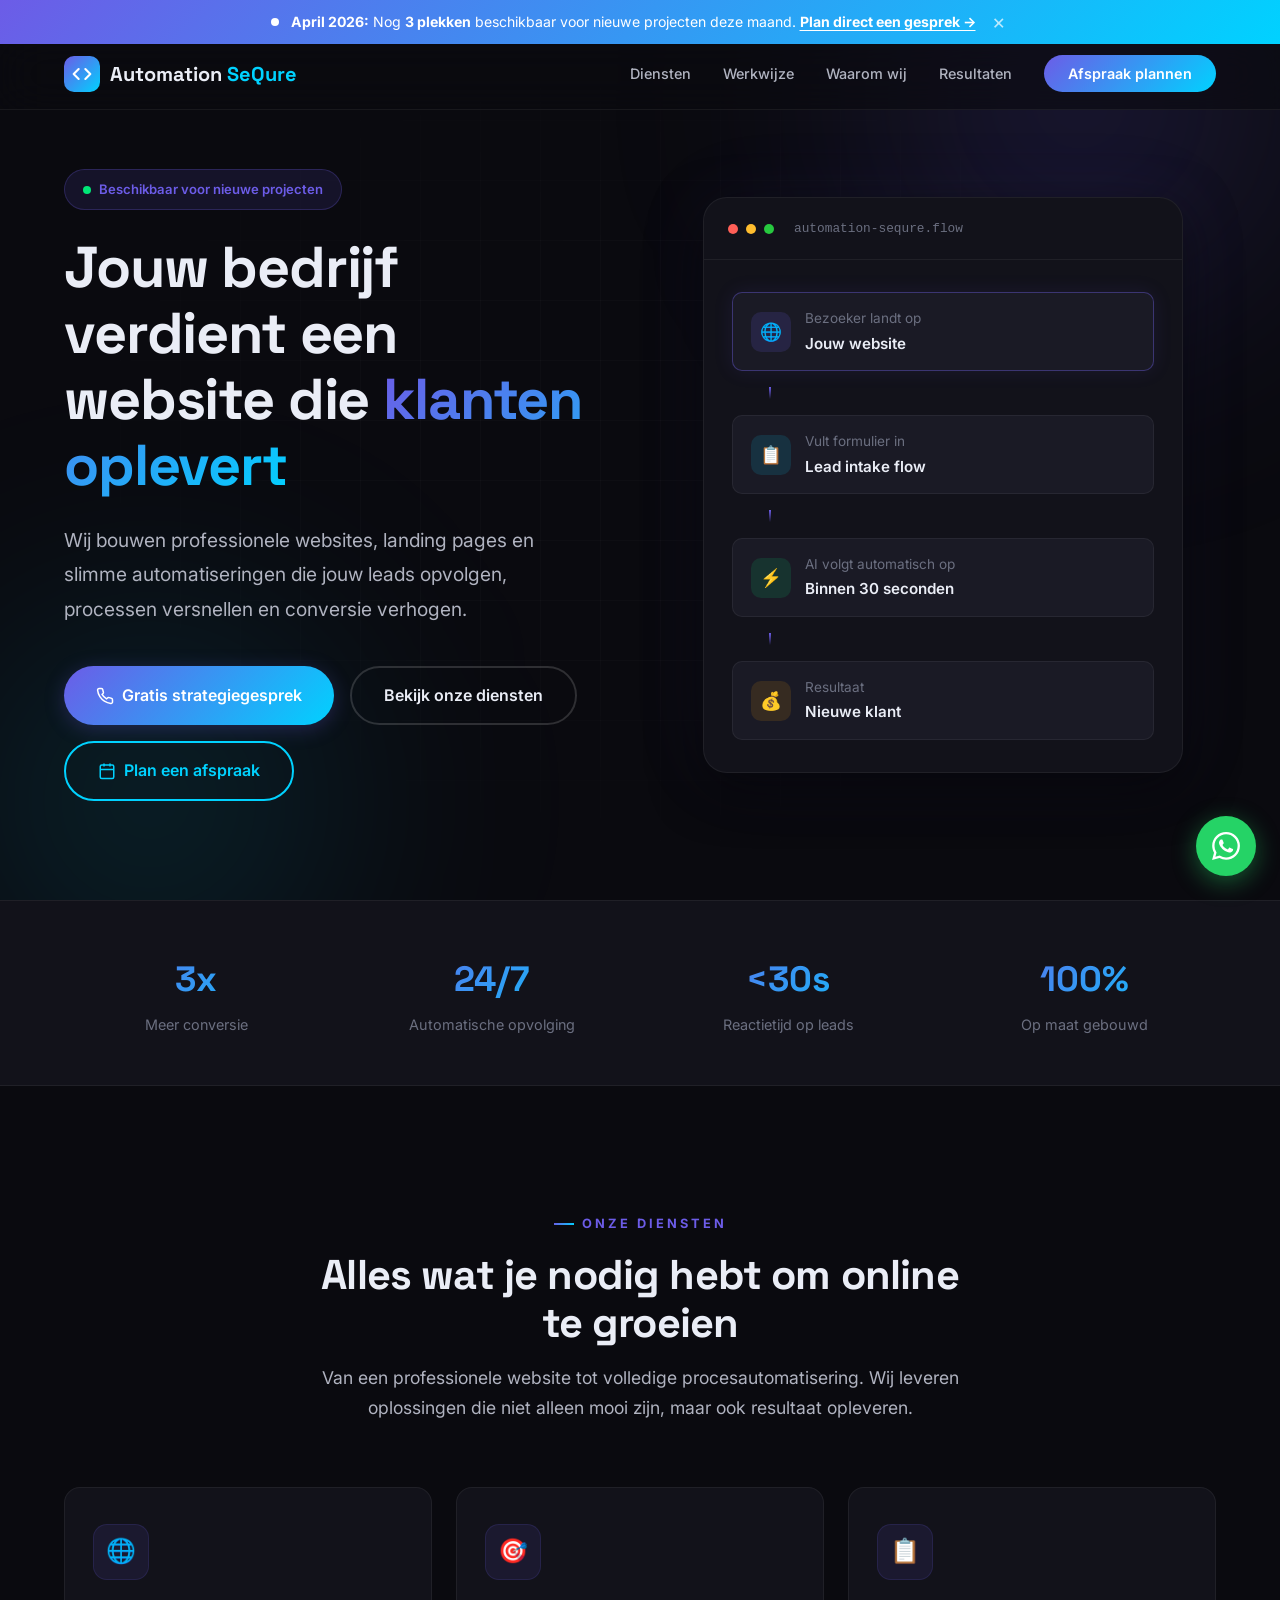
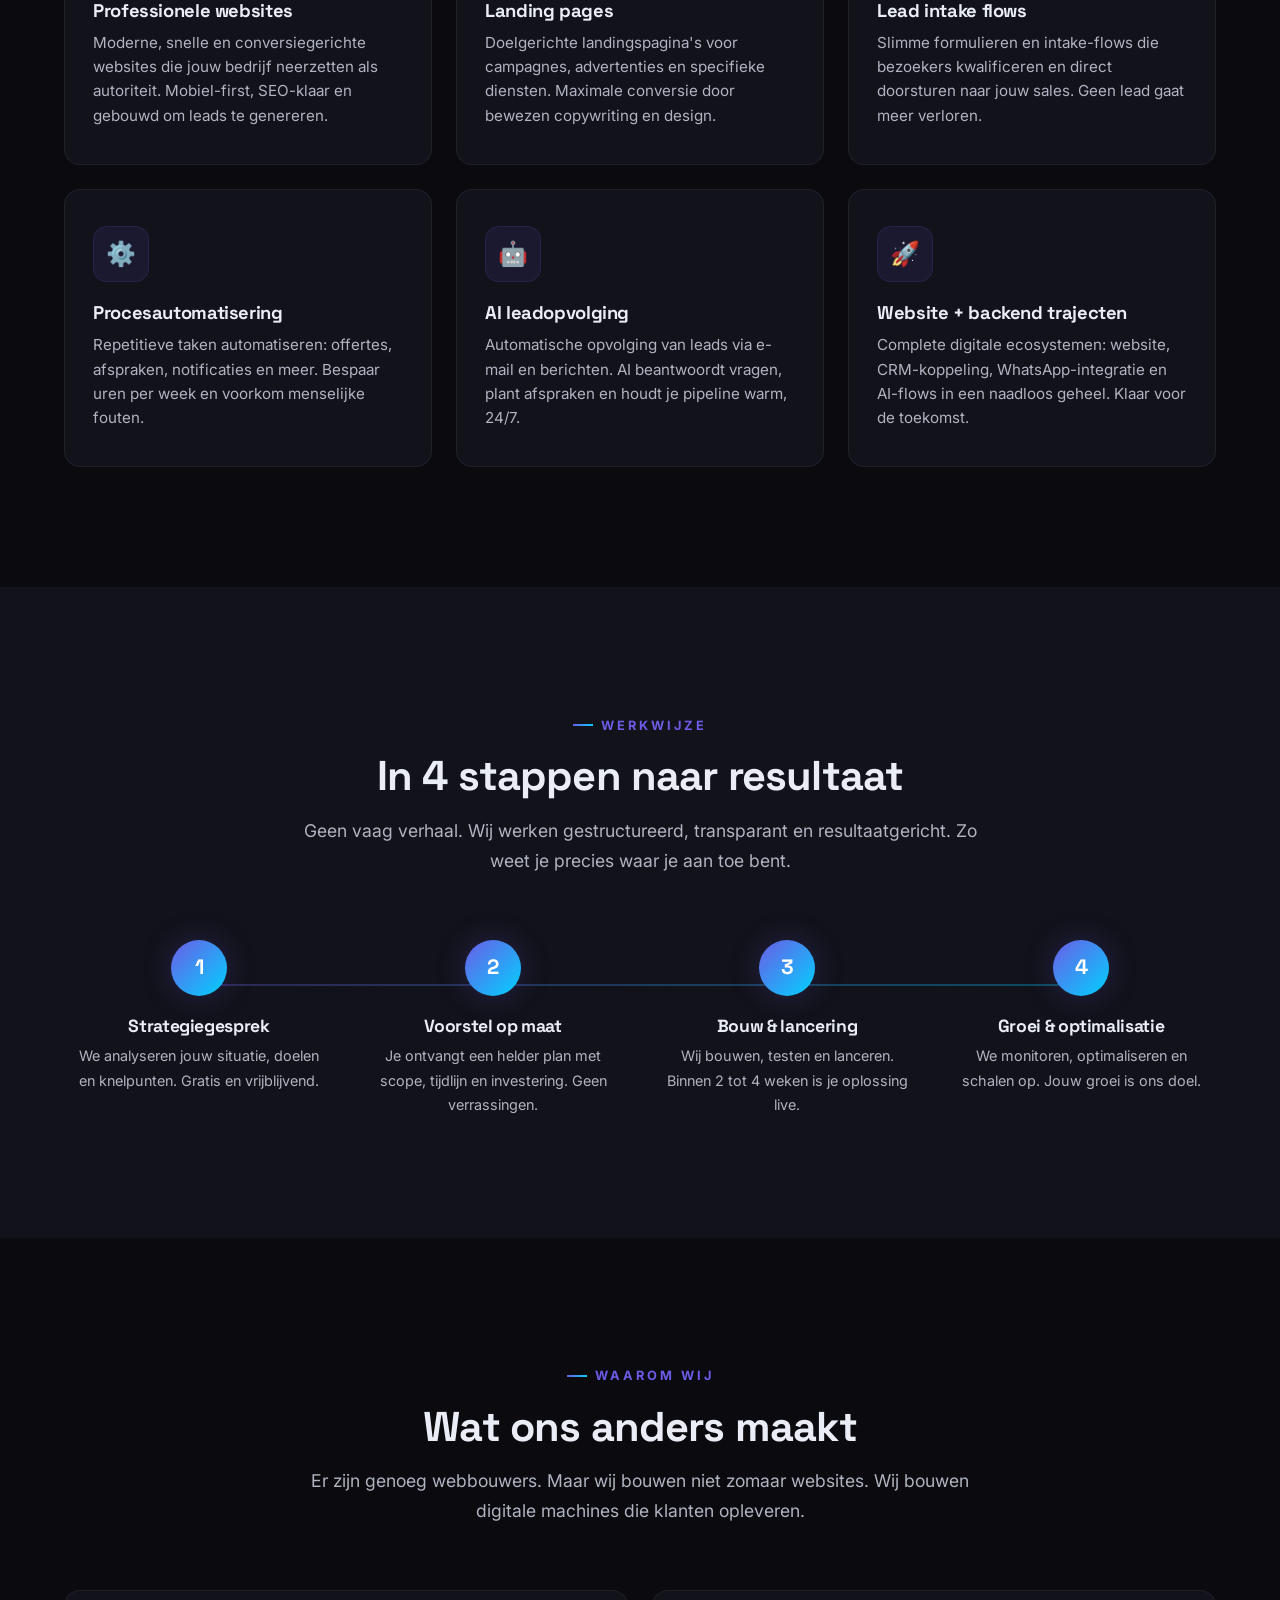
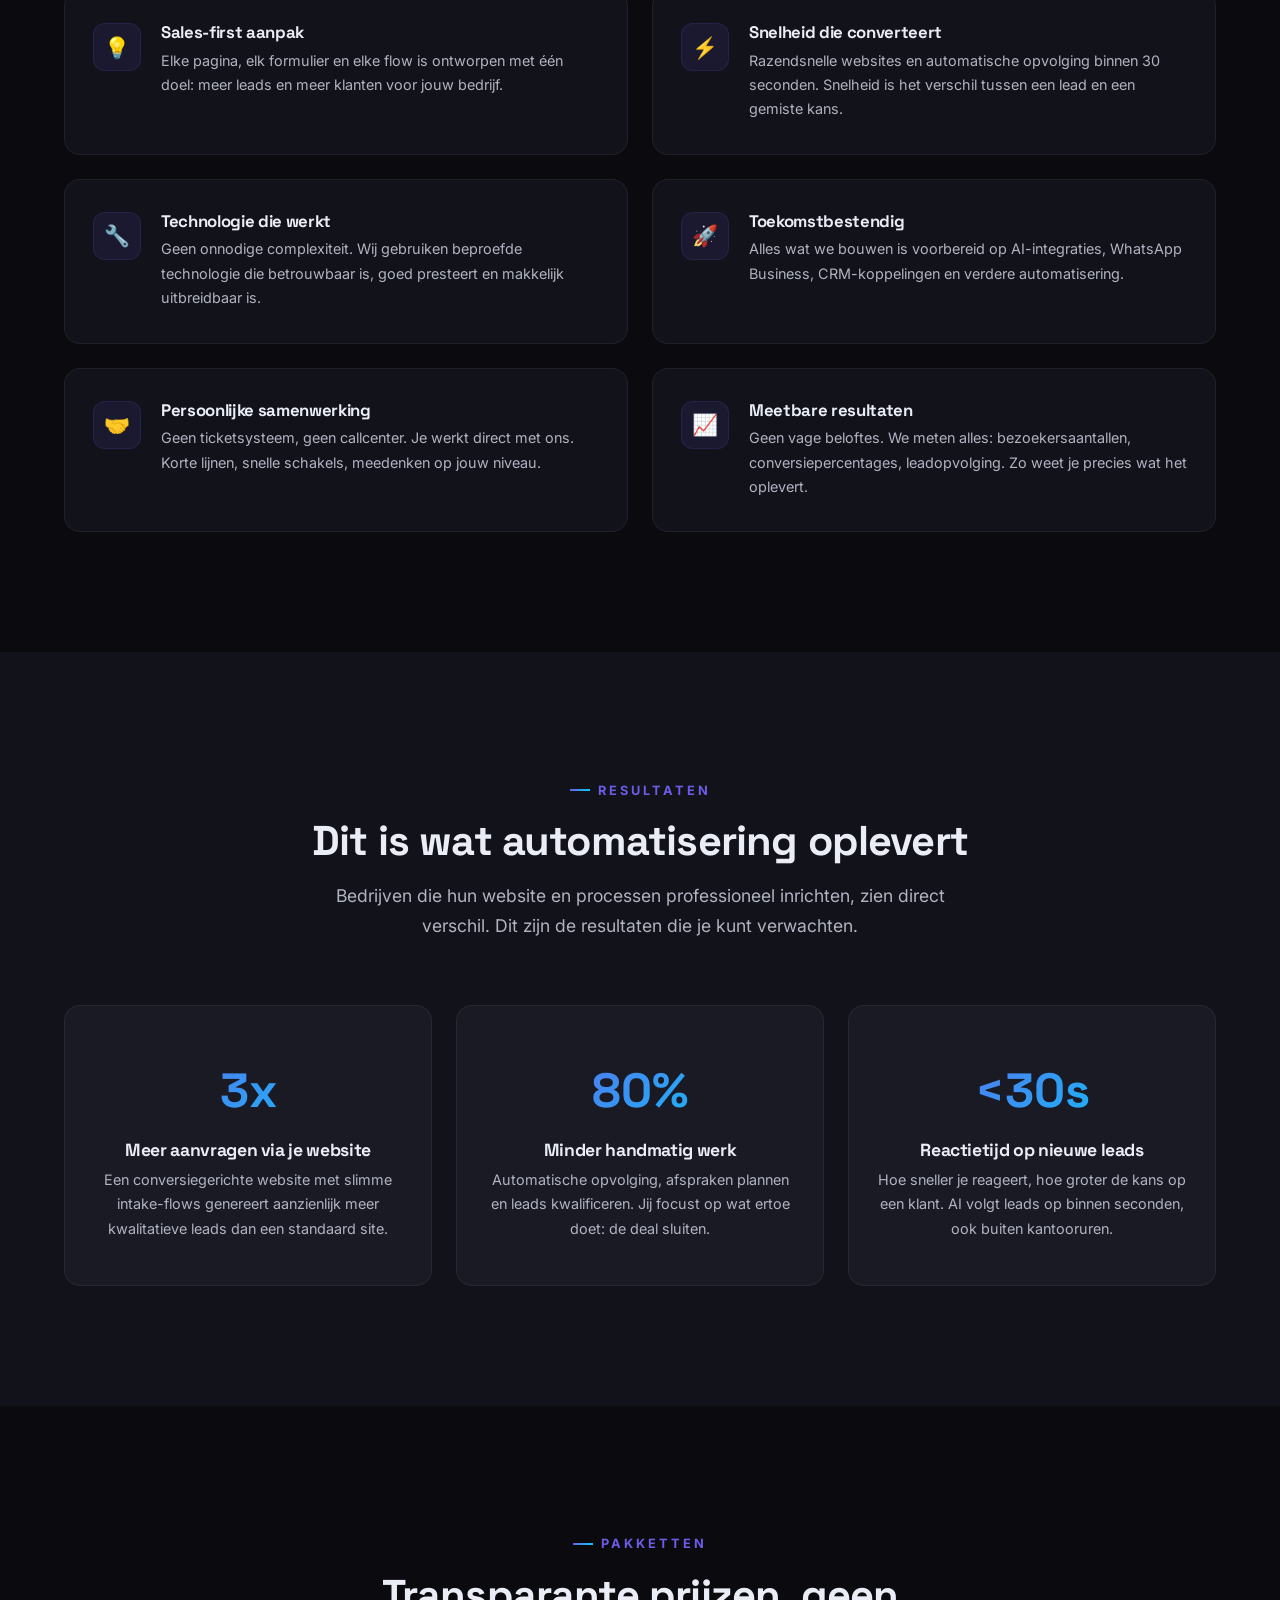
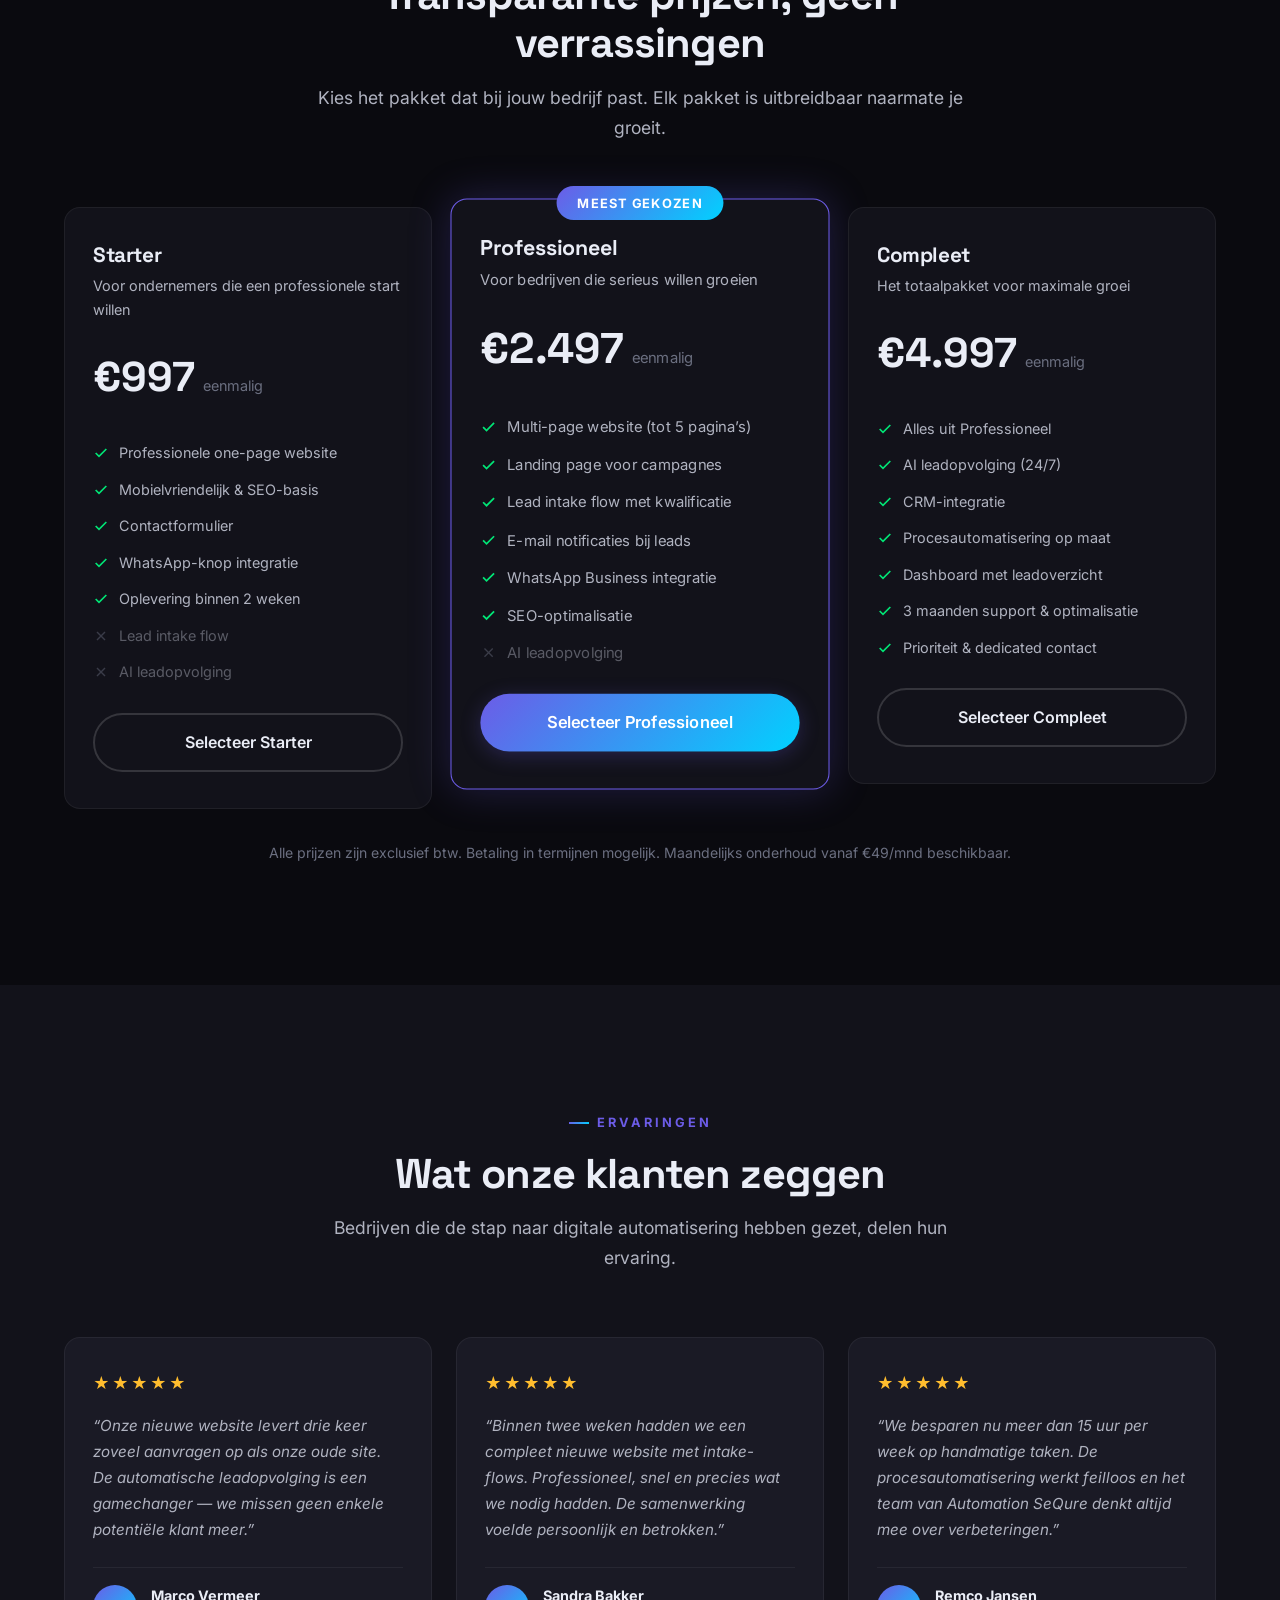
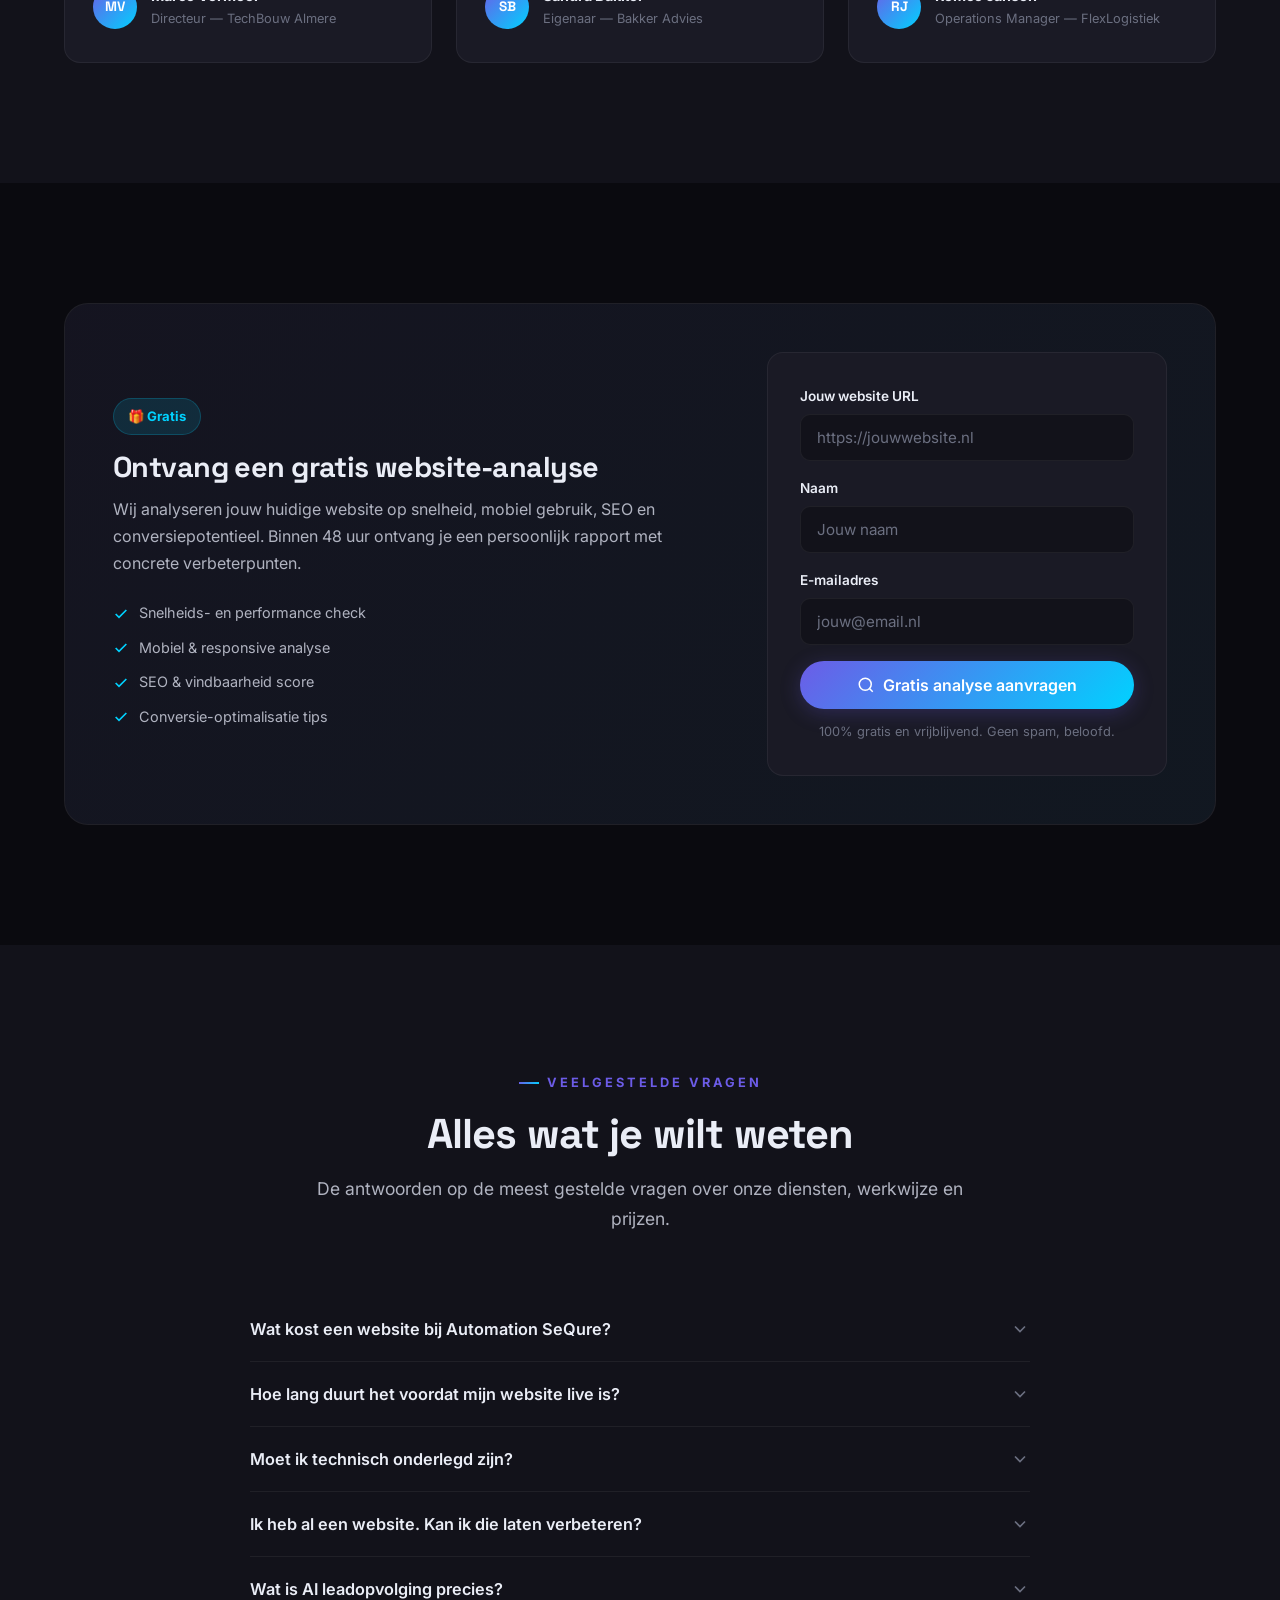
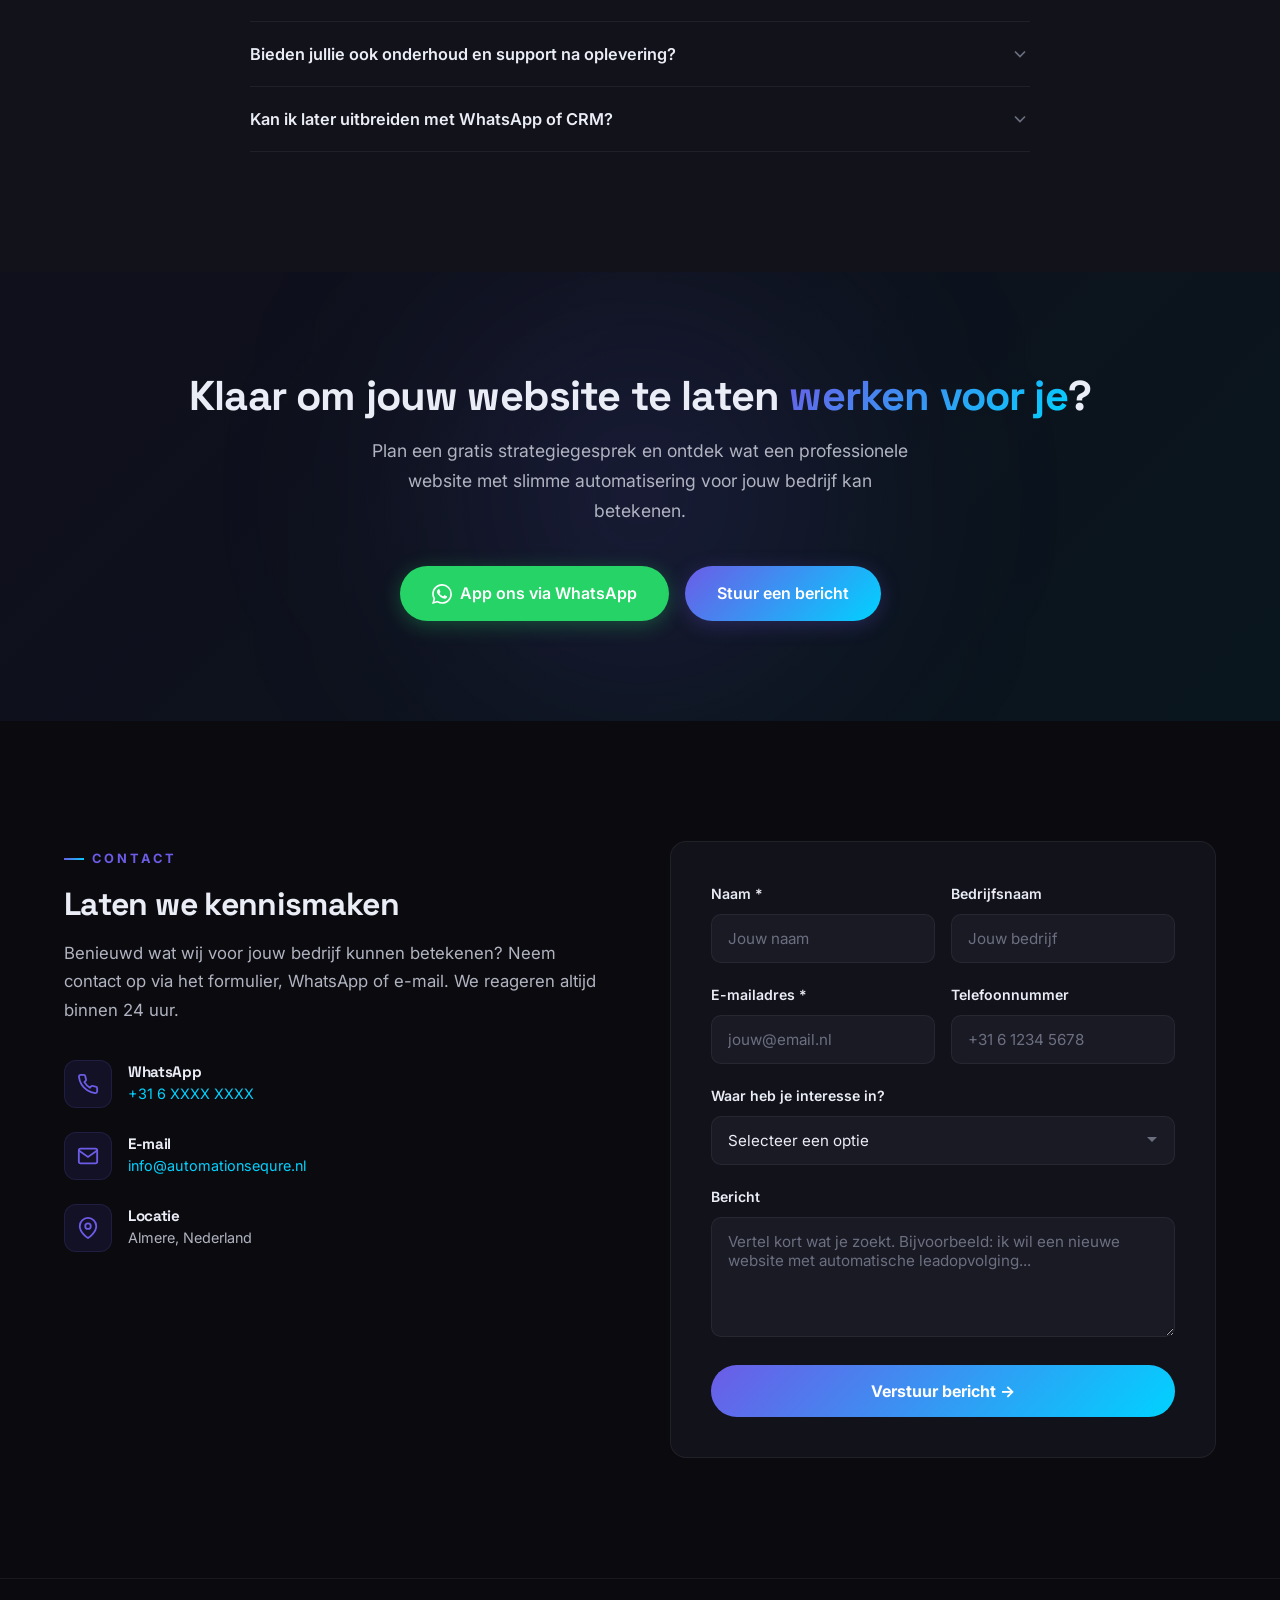
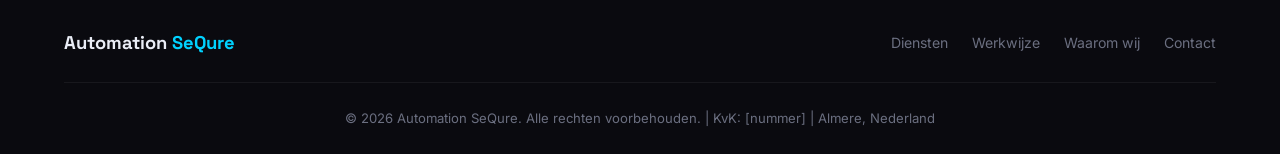
==== index.html @ 81381026 "Initial commit: Automation SeQure website" ====
<!DOCTYPE html>
<html lang="nl">
<head>
  <meta charset="UTF-8">
  <meta name="viewport" content="width=device-width, initial-scale=1.0">
  <title>Automation SeQure | Websites, Automatisering & AI voor MKB</title>
  <meta name="description" content="Automation SeQure bouwt professionele websites, landing pages en slimme automatiseringen die jouw bedrijf helpen meer leads te genereren en sneller te reageren.">
  <meta name="keywords" content="website laten maken, automatisering, AI leadopvolging, landing page, MKB, Almere, procesautomatisering">
  <meta name="author" content="Automation SeQure">
  <meta name="robots" content="index, follow">

  <!-- Open Graph -->
  <meta property="og:title" content="Automation SeQure | Websites & Automatisering voor MKB">
  <meta property="og:description" content="Professionele websites en slimme automatiseringen die jouw bedrijf laten groeien. Meer leads, snellere opvolging, hogere conversie.">
  <meta property="og:type" content="website">
  <meta property="og:url" content="https://automationsequre.nl">
  <meta property="og:locale" content="nl_NL">

  <!-- Favicon placeholder -->
  <link rel="icon" type="image/svg+xml" href="data:image/svg+xml,%3Csvg xmlns='http://www.w3.org/2000/svg' viewBox='0 0 32 32'%3E%3Crect width='32' height='32' rx='8' fill='%236C5CE7'/%3E%3Ctext x='16' y='22' text-anchor='middle' fill='white' font-size='18' font-weight='bold' font-family='sans-serif'%3EA%3C/text%3E%3C/svg%3E">

  <!-- Fonts -->
  <link rel="preconnect" href="https://fonts.googleapis.com">
  <link rel="preconnect" href="https://fonts.gstatic.com" crossorigin>
  <link href="https://fonts.googleapis.com/css2?family=Inter:wght@300;400;500;600;700;800&family=Space+Grotesk:wght@500;600;700;800&display=swap" rel="stylesheet">

  <!-- Styles -->
  <link rel="stylesheet" href="styles.css">
</head>
<body>

  <!-- ==================== URGENTIE BANNER ==================== -->
  <div class="urgency-bar" id="urgencyBar">
    <div class="container">
      <div class="urgency-inner">
        <span class="urgency-pulse"></span>
        <p><strong>April 2026:</strong> Nog <strong>3 plekken</strong> beschikbaar voor nieuwe projecten deze maand.
          <a href="afspraak.html">Plan direct een gesprek &rarr;</a>
        </p>
        <button class="urgency-close" id="urgencyClose" aria-label="Sluiten">&times;</button>
      </div>
    </div>
  </div>

  <!-- ==================== HEADER ==================== -->
  <header class="header" id="header">
    <div class="header-inner">
      <a href="#" class="logo" aria-label="Automation SeQure home">
        <div class="logo-icon">
          <svg viewBox="0 0 24 24" fill="none" stroke="white" stroke-width="2.5" stroke-linecap="round" stroke-linejoin="round">
            <polyline points="16 18 22 12 16 6"></polyline>
            <polyline points="8 6 2 12 8 18"></polyline>
          </svg>
        </div>
        <div class="logo-text">Automation <span>SeQure</span></div>
      </a>

      <nav>
        <ul class="nav-links" id="navLinks">
          <li><a href="#diensten">Diensten</a></li>
          <li><a href="#werkwijze">Werkwijze</a></li>
          <li><a href="#waarom">Waarom wij</a></li>
          <li><a href="#resultaten">Resultaten</a></li>
          <li><a href="afspraak.html" class="nav-cta">Afspraak plannen</a></li>
        </ul>
      </nav>

      <button class="hamburger" id="hamburger" aria-label="Menu openen">
        <span></span><span></span><span></span>
      </button>
    </div>
  </header>


  <!-- ==================== HERO ==================== -->
  <section class="hero" id="hero">
    <div class="hero-glow hero-glow-1"></div>
    <div class="hero-glow hero-glow-2"></div>
    <div class="hero-grid-bg"></div>

    <div class="container">
      <div class="hero-content">
        <div>
          <div class="hero-badge">
            <span class="pulse-dot"></span>
            Beschikbaar voor nieuwe projecten
          </div>
          <h1>Jouw bedrijf verdient een website die <span class="gradient-text">klanten oplevert</span></h1>
          <p class="hero-sub">Wij bouwen professionele websites, landing pages en slimme automatiseringen die jouw leads opvolgen, processen versnellen en conversie verhogen.</p>
          <div class="hero-buttons">
            <a href="#contact" class="btn btn-primary">
              <svg width="18" height="18" viewBox="0 0 24 24" fill="none" stroke="currentColor" stroke-width="2"><path d="M22 16.92v3a2 2 0 0 1-2.18 2 19.79 19.79 0 0 1-8.63-3.07 19.5 19.5 0 0 1-6-6 19.79 19.79 0 0 1-3.07-8.67A2 2 0 0 1 4.11 2h3a2 2 0 0 1 2 1.72c.127.96.361 1.903.7 2.81a2 2 0 0 1-.45 2.11L8.09 9.91a16 16 0 0 0 6 6l1.27-1.27a2 2 0 0 1 2.11-.45c.907.339 1.85.573 2.81.7A2 2 0 0 1 22 16.92z"></path></svg>
              Gratis strategiegesprek
            </a>
            <a href="#diensten" class="btn btn-outline">Bekijk onze diensten</a>
            <a href="afspraak.html" class="btn btn-outline" style="border-color:var(--accent2);color:var(--accent2);">
              <svg width="18" height="18" viewBox="0 0 24 24" fill="none" stroke="currentColor" stroke-width="2"><rect x="3" y="4" width="18" height="18" rx="2" ry="2"/><line x1="16" y1="2" x2="16" y2="6"/><line x1="8" y1="2" x2="8" y2="6"/><line x1="3" y1="10" x2="21" y2="10"/></svg>
              Plan een afspraak
            </a>
          </div>
        </div>

        <div class="hero-visual">
          <div class="hero-visual-card">
            <div class="visual-header">
              <div class="visual-dot visual-dot-r"></div>
              <div class="visual-dot visual-dot-y"></div>
              <div class="visual-dot visual-dot-g"></div>
              <span>automation-sequre.flow</span>
            </div>
            <div class="visual-body">
              <div class="visual-flow">
                <div class="flow-item active" id="flow1">
                  <div class="flow-icon" style="background:rgba(108,92,231,0.15);">&#127760;</div>
                  <div>
                    <div class="flow-label">Bezoeker landt op</div>
                    <div class="flow-value">Jouw website</div>
                  </div>
                </div>
                <div class="flow-connector"></div>
                <div class="flow-item" id="flow2">
                  <div class="flow-icon" style="background:rgba(0,210,255,0.12);">&#128203;</div>
                  <div>
                    <div class="flow-label">Vult formulier in</div>
                    <div class="flow-value">Lead intake flow</div>
                  </div>
                </div>
                <div class="flow-connector"></div>
                <div class="flow-item" id="flow3">
                  <div class="flow-icon" style="background:rgba(0,230,118,0.12);">&#9889;</div>
                  <div>
                    <div class="flow-label">AI volgt automatisch op</div>
                    <div class="flow-value">Binnen 30 seconden</div>
                  </div>
                </div>
                <div class="flow-connector"></div>
                <div class="flow-item" id="flow4">
                  <div class="flow-icon" style="background:rgba(255,165,0,0.12);">&#128176;</div>
                  <div>
                    <div class="flow-label">Resultaat</div>
                    <div class="flow-value">Nieuwe klant</div>
                  </div>
                </div>
              </div>
            </div>
          </div>
        </div>
      </div>
    </div>
  </section>


  <!-- ==================== STATS ==================== -->
  <section class="stats-bar">
    <div class="container">
      <div class="stats-grid">
        <div class="reveal">
          <div class="stat-number">3x</div>
          <div class="stat-label">Meer conversie</div>
        </div>
        <div class="reveal reveal-delay-1">
          <div class="stat-number">24/7</div>
          <div class="stat-label">Automatische opvolging</div>
        </div>
        <div class="reveal reveal-delay-2">
          <div class="stat-number">&lt;30s</div>
          <div class="stat-label">Reactietijd op leads</div>
        </div>
        <div class="reveal reveal-delay-3">
          <div class="stat-number">100%</div>
          <div class="stat-label">Op maat gebouwd</div>
        </div>
      </div>
    </div>
  </section>


  <!-- ==================== DIENSTEN ==================== -->
  <section class="section" id="diensten">
    <div class="container">
      <div class="section-header reveal">
        <div class="section-label">Onze diensten</div>
        <h2>Alles wat je nodig hebt om online te groeien</h2>
        <p>Van een professionele website tot volledige procesautomatisering. Wij leveren oplossingen die niet alleen mooi zijn, maar ook resultaat opleveren.</p>
      </div>

      <div class="services-grid">
        <div class="service-card reveal reveal-delay-1">
          <div class="service-icon">&#127760;</div>
          <h3>Professionele websites</h3>
          <p>Moderne, snelle en conversiegerichte websites die jouw bedrijf neerzetten als autoriteit. Mobiel-first, SEO-klaar en gebouwd om leads te genereren.</p>
        </div>
        <div class="service-card reveal reveal-delay-2">
          <div class="service-icon">&#127919;</div>
          <h3>Landing pages</h3>
          <p>Doelgerichte landingspagina's voor campagnes, advertenties en specifieke diensten. Maximale conversie door bewezen copywriting en design.</p>
        </div>
        <div class="service-card reveal reveal-delay-3">
          <div class="service-icon">&#128203;</div>
          <h3>Lead intake flows</h3>
          <p>Slimme formulieren en intake-flows die bezoekers kwalificeren en direct doorsturen naar jouw sales. Geen lead gaat meer verloren.</p>
        </div>
        <div class="service-card reveal reveal-delay-1">
          <div class="service-icon">&#9881;&#65039;</div>
          <h3>Procesautomatisering</h3>
          <p>Repetitieve taken automatiseren: offertes, afspraken, notificaties en meer. Bespaar uren per week en voorkom menselijke fouten.</p>
        </div>
        <div class="service-card reveal reveal-delay-2">
          <div class="service-icon">&#129302;</div>
          <h3>AI leadopvolging</h3>
          <p>Automatische opvolging van leads via e-mail en berichten. AI beantwoordt vragen, plant afspraken en houdt je pipeline warm, 24/7.</p>
        </div>
        <div class="service-card reveal reveal-delay-3">
          <div class="service-icon">&#128640;</div>
          <h3>Website + backend trajecten</h3>
          <p>Complete digitale ecosystemen: website, CRM-koppeling, WhatsApp-integratie en AI-flows in een naadloos geheel. Klaar voor de toekomst.</p>
        </div>
      </div>
    </div>
  </section>


  <!-- ==================== HOE HET WERKT ==================== -->
  <section class="section how-section" id="werkwijze">
    <div class="container">
      <div class="section-header reveal">
        <div class="section-label">Werkwijze</div>
        <h2>In 4 stappen naar resultaat</h2>
        <p>Geen vaag verhaal. Wij werken gestructureerd, transparant en resultaatgericht. Zo weet je precies waar je aan toe bent.</p>
      </div>

      <div class="steps-grid">
        <div class="step-card reveal reveal-delay-1">
          <div class="step-number">1</div>
          <h3>Strategiegesprek</h3>
          <p>We analyseren jouw situatie, doelen en knelpunten. Gratis en vrijblijvend.</p>
        </div>
        <div class="step-card reveal reveal-delay-2">
          <div class="step-number">2</div>
          <h3>Voorstel op maat</h3>
          <p>Je ontvangt een helder plan met scope, tijdlijn en investering. Geen verrassingen.</p>
        </div>
        <div class="step-card reveal reveal-delay-3">
          <div class="step-number">3</div>
          <h3>Bouw &amp; lancering</h3>
          <p>Wij bouwen, testen en lanceren. Binnen 2 tot 4 weken is je oplossing live.</p>
        </div>
        <div class="step-card reveal reveal-delay-4">
          <div class="step-number">4</div>
          <h3>Groei &amp; optimalisatie</h3>
          <p>We monitoren, optimaliseren en schalen op. Jouw groei is ons doel.</p>
        </div>
      </div>
    </div>
  </section>


  <!-- ==================== WAAROM WIJ ==================== -->
  <section class="section" id="waarom">
    <div class="container">
      <div class="section-header reveal">
        <div class="section-label">Waarom wij</div>
        <h2>Wat ons anders maakt</h2>
        <p>Er zijn genoeg webbouwers. Maar wij bouwen niet zomaar websites. Wij bouwen digitale machines die klanten opleveren.</p>
      </div>

      <div class="why-grid">
        <div class="why-card reveal reveal-delay-1">
          <div class="why-icon">&#128161;</div>
          <div>
            <h3>Sales-first aanpak</h3>
            <p>Elke pagina, elk formulier en elke flow is ontworpen met &eacute;&eacute;n doel: meer leads en meer klanten voor jouw bedrijf.</p>
          </div>
        </div>
        <div class="why-card reveal reveal-delay-2">
          <div class="why-icon">&#9889;</div>
          <div>
            <h3>Snelheid die converteert</h3>
            <p>Razendsnelle websites en automatische opvolging binnen 30 seconden. Snelheid is het verschil tussen een lead en een gemiste kans.</p>
          </div>
        </div>
        <div class="why-card reveal reveal-delay-3">
          <div class="why-icon">&#128295;</div>
          <div>
            <h3>Technologie die werkt</h3>
            <p>Geen onnodige complexiteit. Wij gebruiken beproefde technologie die betrouwbaar is, goed presteert en makkelijk uitbreidbaar is.</p>
          </div>
        </div>
        <div class="why-card reveal reveal-delay-4">
          <div class="why-icon">&#128640;</div>
          <div>
            <h3>Toekomstbestendig</h3>
            <p>Alles wat we bouwen is voorbereid op AI-integraties, WhatsApp Business, CRM-koppelingen en verdere automatisering.</p>
          </div>
        </div>
        <div class="why-card reveal reveal-delay-5">
          <div class="why-icon">&#129309;</div>
          <div>
            <h3>Persoonlijke samenwerking</h3>
            <p>Geen ticketsysteem, geen callcenter. Je werkt direct met ons. Korte lijnen, snelle schakels, meedenken op jouw niveau.</p>
          </div>
        </div>
        <div class="why-card reveal reveal-delay-6">
          <div class="why-icon">&#128200;</div>
          <div>
            <h3>Meetbare resultaten</h3>
            <p>Geen vage beloftes. We meten alles: bezoekersaantallen, conversiepercentages, leadopvolging. Zo weet je precies wat het oplevert.</p>
          </div>
        </div>
      </div>
    </div>
  </section>


  <!-- ==================== RESULTATEN ==================== -->
  <section class="section results-section" id="resultaten">
    <div class="container">
      <div class="section-header reveal">
        <div class="section-label">Resultaten</div>
        <h2>Dit is wat automatisering oplevert</h2>
        <p>Bedrijven die hun website en processen professioneel inrichten, zien direct verschil. Dit zijn de resultaten die je kunt verwachten.</p>
      </div>

      <div class="results-grid">
        <div class="result-card reveal reveal-delay-1">
          <div class="result-big">3x</div>
          <h4>Meer aanvragen via je website</h4>
          <p>Een conversiegerichte website met slimme intake-flows genereert aanzienlijk meer kwalitatieve leads dan een standaard site.</p>
        </div>
        <div class="result-card reveal reveal-delay-2">
          <div class="result-big">80%</div>
          <h4>Minder handmatig werk</h4>
          <p>Automatische opvolging, afspraken plannen en leads kwalificeren. Jij focust op wat ertoe doet: de deal sluiten.</p>
        </div>
        <div class="result-card reveal reveal-delay-3">
          <div class="result-big">&lt;30s</div>
          <h4>Reactietijd op nieuwe leads</h4>
          <p>Hoe sneller je reageert, hoe groter de kans op een klant. AI volgt leads op binnen seconden, ook buiten kantooruren.</p>
        </div>
      </div>
    </div>
  </section>


  <!-- ==================== PRIJSPAKKETTEN ==================== -->
  <section class="section" id="pakketten">
    <div class="container">
      <div class="section-header reveal">
        <div class="section-label">Pakketten</div>
        <h2>Transparante prijzen, geen verrassingen</h2>
        <p>Kies het pakket dat bij jouw bedrijf past. Elk pakket is uitbreidbaar naarmate je groeit.</p>
      </div>

      <div class="pricing-grid">
        <!-- Starter -->
        <div class="pricing-card reveal reveal-delay-1">
          <div class="pricing-header">
            <h3>Starter</h3>
            <p class="pricing-desc">Voor ondernemers die een professionele start willen</p>
          </div>
          <div class="pricing-price">
            <span class="price-amount">&euro;997</span>
            <span class="price-period">eenmalig</span>
          </div>
          <ul class="pricing-features">
            <li class="included"><svg width="16" height="16" viewBox="0 0 24 24" fill="none" stroke="#00E676" stroke-width="2.5"><polyline points="20 6 9 17 4 12"/></svg> Professionele one-page website</li>
            <li class="included"><svg width="16" height="16" viewBox="0 0 24 24" fill="none" stroke="#00E676" stroke-width="2.5"><polyline points="20 6 9 17 4 12"/></svg> Mobielvriendelijk &amp; SEO-basis</li>
            <li class="included"><svg width="16" height="16" viewBox="0 0 24 24" fill="none" stroke="#00E676" stroke-width="2.5"><polyline points="20 6 9 17 4 12"/></svg> Contactformulier</li>
            <li class="included"><svg width="16" height="16" viewBox="0 0 24 24" fill="none" stroke="#00E676" stroke-width="2.5"><polyline points="20 6 9 17 4 12"/></svg> WhatsApp-knop integratie</li>
            <li class="included"><svg width="16" height="16" viewBox="0 0 24 24" fill="none" stroke="#00E676" stroke-width="2.5"><polyline points="20 6 9 17 4 12"/></svg> Oplevering binnen 2 weken</li>
            <li class="excluded"><svg width="16" height="16" viewBox="0 0 24 24" fill="none" stroke="#6B6F80" stroke-width="2"><line x1="18" y1="6" x2="6" y2="18"/><line x1="6" y1="6" x2="18" y2="18"/></svg> Lead intake flow</li>
            <li class="excluded"><svg width="16" height="16" viewBox="0 0 24 24" fill="none" stroke="#6B6F80" stroke-width="2"><line x1="18" y1="6" x2="6" y2="18"/><line x1="6" y1="6" x2="18" y2="18"/></svg> AI leadopvolging</li>
          </ul>
          <a href="afspraak.html" class="btn btn-outline pricing-cta">Selecteer Starter</a>
        </div>

        <!-- Professioneel (Popular) -->
        <div class="pricing-card popular reveal reveal-delay-2">
          <div class="popular-badge">Meest gekozen</div>
          <div class="pricing-header">
            <h3>Professioneel</h3>
            <p class="pricing-desc">Voor bedrijven die serieus willen groeien</p>
          </div>
          <div class="pricing-price">
            <span class="price-amount">&euro;2.497</span>
            <span class="price-period">eenmalig</span>
          </div>
          <ul class="pricing-features">
            <li class="included"><svg width="16" height="16" viewBox="0 0 24 24" fill="none" stroke="#00E676" stroke-width="2.5"><polyline points="20 6 9 17 4 12"/></svg> Multi-page website (tot 5 pagina&rsquo;s)</li>
            <li class="included"><svg width="16" height="16" viewBox="0 0 24 24" fill="none" stroke="#00E676" stroke-width="2.5"><polyline points="20 6 9 17 4 12"/></svg> Landing page voor campagnes</li>
            <li class="included"><svg width="16" height="16" viewBox="0 0 24 24" fill="none" stroke="#00E676" stroke-width="2.5"><polyline points="20 6 9 17 4 12"/></svg> Lead intake flow met kwalificatie</li>
            <li class="included"><svg width="16" height="16" viewBox="0 0 24 24" fill="none" stroke="#00E676" stroke-width="2.5"><polyline points="20 6 9 17 4 12"/></svg> E-mail notificaties bij leads</li>
            <li class="included"><svg width="16" height="16" viewBox="0 0 24 24" fill="none" stroke="#00E676" stroke-width="2.5"><polyline points="20 6 9 17 4 12"/></svg> WhatsApp Business integratie</li>
            <li class="included"><svg width="16" height="16" viewBox="0 0 24 24" fill="none" stroke="#00E676" stroke-width="2.5"><polyline points="20 6 9 17 4 12"/></svg> SEO-optimalisatie</li>
            <li class="excluded"><svg width="16" height="16" viewBox="0 0 24 24" fill="none" stroke="#6B6F80" stroke-width="2"><line x1="18" y1="6" x2="6" y2="18"/><line x1="6" y1="6" x2="18" y2="18"/></svg> AI leadopvolging</li>
          </ul>
          <a href="afspraak.html" class="btn btn-primary pricing-cta">Selecteer Professioneel</a>
        </div>

        <!-- Compleet -->
        <div class="pricing-card reveal reveal-delay-3">
          <div class="pricing-header">
            <h3>Compleet</h3>
            <p class="pricing-desc">Het totaalpakket voor maximale groei</p>
          </div>
          <div class="pricing-price">
            <span class="price-amount">&euro;4.997</span>
            <span class="price-period">eenmalig</span>
          </div>
          <ul class="pricing-features">
            <li class="included"><svg width="16" height="16" viewBox="0 0 24 24" fill="none" stroke="#00E676" stroke-width="2.5"><polyline points="20 6 9 17 4 12"/></svg> Alles uit Professioneel</li>
            <li class="included"><svg width="16" height="16" viewBox="0 0 24 24" fill="none" stroke="#00E676" stroke-width="2.5"><polyline points="20 6 9 17 4 12"/></svg> AI leadopvolging (24/7)</li>
            <li class="included"><svg width="16" height="16" viewBox="0 0 24 24" fill="none" stroke="#00E676" stroke-width="2.5"><polyline points="20 6 9 17 4 12"/></svg> CRM-integratie</li>
            <li class="included"><svg width="16" height="16" viewBox="0 0 24 24" fill="none" stroke="#00E676" stroke-width="2.5"><polyline points="20 6 9 17 4 12"/></svg> Procesautomatisering op maat</li>
            <li class="included"><svg width="16" height="16" viewBox="0 0 24 24" fill="none" stroke="#00E676" stroke-width="2.5"><polyline points="20 6 9 17 4 12"/></svg> Dashboard met leadoverzicht</li>
            <li class="included"><svg width="16" height="16" viewBox="0 0 24 24" fill="none" stroke="#00E676" stroke-width="2.5"><polyline points="20 6 9 17 4 12"/></svg> 3 maanden support &amp; optimalisatie</li>
            <li class="included"><svg width="16" height="16" viewBox="0 0 24 24" fill="none" stroke="#00E676" stroke-width="2.5"><polyline points="20 6 9 17 4 12"/></svg> Prioriteit &amp; dedicated contact</li>
          </ul>
          <a href="afspraak.html" class="btn btn-outline pricing-cta">Selecteer Compleet</a>
        </div>
      </div>

      <p class="pricing-note reveal">Alle prijzen zijn exclusief btw. Betaling in termijnen mogelijk. Maandelijks onderhoud vanaf &euro;49/mnd beschikbaar.</p>
    </div>
  </section>


  <!-- ==================== TESTIMONIALS ==================== -->
  <section class="section testimonials-section" id="reviews">
    <div class="container">
      <div class="section-header reveal">
        <div class="section-label">Ervaringen</div>
        <h2>Wat onze klanten zeggen</h2>
        <p>Bedrijven die de stap naar digitale automatisering hebben gezet, delen hun ervaring.</p>
      </div>

      <div class="testimonials-grid">
        <div class="testimonial-card reveal reveal-delay-1">
          <div class="testimonial-stars">&#9733;&#9733;&#9733;&#9733;&#9733;</div>
          <p class="testimonial-text">&ldquo;Onze nieuwe website levert drie keer zoveel aanvragen op als onze oude site. De automatische leadopvolging is een gamechanger &mdash; we missen geen enkele potenti&euml;le klant meer.&rdquo;</p>
          <div class="testimonial-author">
            <div class="author-avatar">MV</div>
            <div>
              <div class="author-name">Marco Vermeer</div>
              <div class="author-role">Directeur &mdash; TechBouw Almere</div>
            </div>
          </div>
        </div>

        <div class="testimonial-card reveal reveal-delay-2">
          <div class="testimonial-stars">&#9733;&#9733;&#9733;&#9733;&#9733;</div>
          <p class="testimonial-text">&ldquo;Binnen twee weken hadden we een compleet nieuwe website met intake-flows. Professioneel, snel en precies wat we nodig hadden. De samenwerking voelde persoonlijk en betrokken.&rdquo;</p>
          <div class="testimonial-author">
            <div class="author-avatar">SB</div>
            <div>
              <div class="author-name">Sandra Bakker</div>
              <div class="author-role">Eigenaar &mdash; Bakker Advies</div>
            </div>
          </div>
        </div>

        <div class="testimonial-card reveal reveal-delay-3">
          <div class="testimonial-stars">&#9733;&#9733;&#9733;&#9733;&#9733;</div>
          <p class="testimonial-text">&ldquo;We besparen nu meer dan 15 uur per week op handmatige taken. De procesautomatisering werkt feilloos en het team van Automation SeQure denkt altijd mee over verbeteringen.&rdquo;</p>
          <div class="testimonial-author">
            <div class="author-avatar">RJ</div>
            <div>
              <div class="author-name">Remco Jansen</div>
              <div class="author-role">Operations Manager &mdash; FlexLogistiek</div>
            </div>
          </div>
        </div>
      </div>
    </div>
  </section>


  <!-- ==================== GRATIS WEBSITE SCAN ==================== -->
  <section class="section scan-section" id="websitescan">
    <div class="container">
      <div class="scan-card reveal">
        <div class="scan-content">
          <div class="scan-badge">&#127873; Gratis</div>
          <h2>Ontvang een gratis website-analyse</h2>
          <p>Wij analyseren jouw huidige website op snelheid, mobiel gebruik, SEO en conversiepotentieel. Binnen 48 uur ontvang je een persoonlijk rapport met concrete verbeterpunten.</p>
          <ul class="scan-benefits">
            <li>
              <svg width="16" height="16" viewBox="0 0 24 24" fill="none" stroke="#00D2FF" stroke-width="2.5"><polyline points="20 6 9 17 4 12"/></svg>
              Snelheids- en performance check
            </li>
            <li>
              <svg width="16" height="16" viewBox="0 0 24 24" fill="none" stroke="#00D2FF" stroke-width="2.5"><polyline points="20 6 9 17 4 12"/></svg>
              Mobiel &amp; responsive analyse
            </li>
            <li>
              <svg width="16" height="16" viewBox="0 0 24 24" fill="none" stroke="#00D2FF" stroke-width="2.5"><polyline points="20 6 9 17 4 12"/></svg>
              SEO &amp; vindbaarheid score
            </li>
            <li>
              <svg width="16" height="16" viewBox="0 0 24 24" fill="none" stroke="#00D2FF" stroke-width="2.5"><polyline points="20 6 9 17 4 12"/></svg>
              Conversie-optimalisatie tips
            </li>
          </ul>
        </div>
        <form class="scan-form" id="scanForm">
          <div class="form-group">
            <label for="scanUrl">Jouw website URL</label>
            <input type="url" id="scanUrl" name="url" placeholder="https://jouwwebsite.nl" required>
          </div>
          <div class="form-group">
            <label for="scanName">Naam</label>
            <input type="text" id="scanName" name="name" placeholder="Jouw naam" required>
          </div>
          <div class="form-group">
            <label for="scanEmail">E-mailadres</label>
            <input type="email" id="scanEmail" name="email" placeholder="jouw@email.nl" required>
          </div>
          <button type="submit" class="btn btn-primary" style="width:100%;justify-content:center;">
            <svg width="18" height="18" viewBox="0 0 24 24" fill="none" stroke="currentColor" stroke-width="2"><circle cx="11" cy="11" r="8"/><line x1="21" y1="21" x2="16.65" y2="16.65"/></svg>
            Gratis analyse aanvragen
          </button>
          <p class="scan-note">100% gratis en vrijblijvend. Geen spam, beloofd.</p>
          <p id="scanFeedback" style="text-align:center;margin-top:12px;font-size:0.9rem;color:var(--success);display:none;"></p>
        </form>
      </div>
    </div>
  </section>


  <!-- ==================== FAQ ==================== -->
  <section class="section faq-section" id="faq">
    <div class="container">
      <div class="section-header reveal">
        <div class="section-label">Veelgestelde vragen</div>
        <h2>Alles wat je wilt weten</h2>
        <p>De antwoorden op de meest gestelde vragen over onze diensten, werkwijze en prijzen.</p>
      </div>

      <div class="faq-list">
        <div class="faq-item reveal">
          <button class="faq-question" aria-expanded="false">
            <span>Wat kost een website bij Automation SeQure?</span>
            <svg class="faq-chevron" width="20" height="20" viewBox="0 0 24 24" fill="none" stroke="currentColor" stroke-width="2"><polyline points="6 9 12 15 18 9"/></svg>
          </button>
          <div class="faq-answer">
            <p>Onze websites starten vanaf &euro;997 voor een professionele one-page website. Voor een multi-page website met lead intake flows en WhatsApp-integratie zit je op &euro;2.497. Een compleet traject inclusief AI-leadopvolging en CRM-koppeling begint bij &euro;4.997. Alle prijzen zijn exclusief btw en betaling in termijnen is mogelijk.</p>
          </div>
        </div>

        <div class="faq-item reveal">
          <button class="faq-question" aria-expanded="false">
            <span>Hoe lang duurt het voordat mijn website live is?</span>
            <svg class="faq-chevron" width="20" height="20" viewBox="0 0 24 24" fill="none" stroke="currentColor" stroke-width="2"><polyline points="6 9 12 15 18 9"/></svg>
          </button>
          <div class="faq-answer">
            <p>Een Starter-website is binnen 2 weken live. Het Professioneel-pakket duurt gemiddeld 3 weken en een Compleet-traject is binnen 4 tot 6 weken operationeel. Exacte planning bespreken we altijd in het eerste gesprek.</p>
          </div>
        </div>

        <div class="faq-item reveal">
          <button class="faq-question" aria-expanded="false">
            <span>Moet ik technisch onderlegd zijn?</span>
            <svg class="faq-chevron" width="20" height="20" viewBox="0 0 24 24" fill="none" stroke="currentColor" stroke-width="2"><polyline points="6 9 12 15 18 9"/></svg>
          </button>
          <div class="faq-answer">
            <p>Absoluut niet. Wij regelen alles: van ontwerp tot hosting, van integratie tot lancering. Je hoeft alleen te vertellen wat je nodig hebt. Wij vertalen jouw wensen naar een werkende oplossing.</p>
          </div>
        </div>

        <div class="faq-item reveal">
          <button class="faq-question" aria-expanded="false">
            <span>Ik heb al een website. Kan ik die laten verbeteren?</span>
            <svg class="faq-chevron" width="20" height="20" viewBox="0 0 24 24" fill="none" stroke="currentColor" stroke-width="2"><polyline points="6 9 12 15 18 9"/></svg>
          </button>
          <div class="faq-answer">
            <p>Ja, dat kan. We analyseren je huidige website en kijken waar de grootste verbeteringen mogelijk zijn: snelheid, design, conversie of automatisering. Vraag een gratis website-scan aan en we laten je zien wat er beter kan.</p>
          </div>
        </div>

        <div class="faq-item reveal">
          <button class="faq-question" aria-expanded="false">
            <span>Wat is AI leadopvolging precies?</span>
            <svg class="faq-chevron" width="20" height="20" viewBox="0 0 24 24" fill="none" stroke="currentColor" stroke-width="2"><polyline points="6 9 12 15 18 9"/></svg>
          </button>
          <div class="faq-answer">
            <p>AI leadopvolging betekent dat zodra iemand een formulier invult op je website, er automatisch een persoonlijk bericht wordt verstuurd &mdash; via e-mail of WhatsApp. De AI beantwoordt vragen, stuurt relevante informatie en kan zelfs afspraken inplannen. Dit gebeurt 24/7, ook als jij slaapt.</p>
          </div>
        </div>

        <div class="faq-item reveal">
          <button class="faq-question" aria-expanded="false">
            <span>Bieden jullie ook onderhoud en support na oplevering?</span>
            <svg class="faq-chevron" width="20" height="20" viewBox="0 0 24 24" fill="none" stroke="currentColor" stroke-width="2"><polyline points="6 9 12 15 18 9"/></svg>
          </button>
          <div class="faq-answer">
            <p>Ja. Het Compleet-pakket bevat 3 maanden support en optimalisatie. Daarnaast bieden we maandelijkse onderhoudsplannen aan vanaf &euro;49 per maand, inclusief hosting, updates, monitoring en kleine aanpassingen.</p>
          </div>
        </div>

        <div class="faq-item reveal">
          <button class="faq-question" aria-expanded="false">
            <span>Kan ik later uitbreiden met WhatsApp of CRM?</span>
            <svg class="faq-chevron" width="20" height="20" viewBox="0 0 24 24" fill="none" stroke="currentColor" stroke-width="2"><polyline points="6 9 12 15 18 9"/></svg>
          </button>
          <div class="faq-answer">
            <p>Absoluut. Alles wat we bouwen is modulair en toekomstbestendig. Je kunt op elk moment WhatsApp Business, een CRM-systeem, AI-chatbot of extra automatiseringen laten toevoegen aan je bestaande setup.</p>
          </div>
        </div>
      </div>
    </div>
  </section>


  <!-- ==================== CTA BANNER ==================== -->
  <section class="cta-banner">
    <div class="cta-glow"></div>
    <div class="container reveal">
      <h2>Klaar om jouw website te laten <span class="gradient-text">werken voor je</span>?</h2>
      <p>Plan een gratis strategiegesprek en ontdek wat een professionele website met slimme automatisering voor jouw bedrijf kan betekenen.</p>
      <div class="cta-buttons">
        <a href="https://wa.me/31JOUNUMMER" target="_blank" rel="noopener noreferrer" class="btn btn-whatsapp">
          <svg width="20" height="20" viewBox="0 0 24 24" fill="currentColor"><path d="M17.472 14.382c-.297-.149-1.758-.867-2.03-.967-.273-.099-.471-.148-.67.15-.197.297-.767.966-.94 1.164-.173.199-.347.223-.644.075-.297-.15-1.255-.463-2.39-1.475-.883-.788-1.48-1.761-1.653-2.059-.173-.297-.018-.458.13-.606.134-.133.298-.347.446-.52.149-.174.198-.298.298-.497.099-.198.05-.371-.025-.52-.075-.149-.669-1.612-.916-2.207-.242-.579-.487-.5-.669-.51-.173-.008-.371-.01-.57-.01-.198 0-.52.074-.792.372-.272.297-1.04 1.016-1.04 2.479 0 1.462 1.065 2.875 1.213 3.074.149.198 2.096 3.2 5.077 4.487.709.306 1.262.489 1.694.625.712.227 1.36.195 1.871.118.571-.085 1.758-.719 2.006-1.413.248-.694.248-1.289.173-1.413-.074-.124-.272-.198-.57-.347m-5.421 7.403h-.004a9.87 9.87 0 01-5.031-1.378l-.361-.214-3.741.982.998-3.648-.235-.374a9.86 9.86 0 01-1.51-5.26c.001-5.45 4.436-9.884 9.888-9.884 2.64 0 5.122 1.03 6.988 2.898a9.825 9.825 0 012.893 6.994c-.003 5.45-4.437 9.884-9.885 9.884m8.413-18.297A11.815 11.815 0 0012.05 0C5.495 0 .16 5.335.157 11.892c0 2.096.547 4.142 1.588 5.945L.057 24l6.305-1.654a11.882 11.882 0 005.683 1.448h.005c6.554 0 11.89-5.335 11.893-11.893a11.821 11.821 0 00-3.48-8.413z"/></svg>
          App ons via WhatsApp
        </a>
        <a href="#contact" class="btn btn-primary">Stuur een bericht</a>
      </div>
    </div>
  </section>


  <!-- ==================== CONTACT ==================== -->
  <section class="section" id="contact">
    <div class="container">
      <div class="contact-grid">
        <div class="contact-info reveal">
          <div class="section-label">Contact</div>
          <h2>Laten we kennismaken</h2>
          <p>Benieuwd wat wij voor jouw bedrijf kunnen betekenen? Neem contact op via het formulier, WhatsApp of e-mail. We reageren altijd binnen 24 uur.</p>

          <div class="contact-detail">
            <div class="cd-icon">
              <svg width="22" height="22" viewBox="0 0 24 24" fill="none" stroke="#6C5CE7" stroke-width="2"><path d="M22 16.92v3a2 2 0 0 1-2.18 2 19.79 19.79 0 0 1-8.63-3.07 19.5 19.5 0 0 1-6-6 19.79 19.79 0 0 1-3.07-8.67A2 2 0 0 1 4.11 2h3a2 2 0 0 1 2 1.72c.127.96.361 1.903.7 2.81a2 2 0 0 1-.45 2.11L8.09 9.91a16 16 0 0 0 6 6l1.27-1.27a2 2 0 0 1 2.11-.45c.907.339 1.85.573 2.81.7A2 2 0 0 1 22 16.92z"/></svg>
            </div>
            <div>
              <h4>WhatsApp</h4>
              <p><a href="https://wa.me/31JOUNUMMER" target="_blank" rel="noopener noreferrer">+31 6 XXXX XXXX</a></p>
            </div>
          </div>

          <div class="contact-detail">
            <div class="cd-icon">
              <svg width="22" height="22" viewBox="0 0 24 24" fill="none" stroke="#6C5CE7" stroke-width="2"><path d="M4 4h16c1.1 0 2 .9 2 2v12c0 1.1-.9 2-2 2H4c-1.1 0-2-.9-2-2V6c0-1.1.9-2 2-2z"/><polyline points="22,6 12,13 2,6"/></svg>
            </div>
            <div>
              <h4>E-mail</h4>
              <p><a href="mailto:info@automationsequre.nl">info@automationsequre.nl</a></p>
            </div>
          </div>

          <div class="contact-detail">
            <div class="cd-icon">
              <svg width="22" height="22" viewBox="0 0 24 24" fill="none" stroke="#6C5CE7" stroke-width="2"><path d="M21 10c0 7-9 13-9 13s-9-6-9-13a9 9 0 0 1 18 0z"/><circle cx="12" cy="10" r="3"/></svg>
            </div>
            <div>
              <h4>Locatie</h4>
              <p>Almere, Nederland</p>
            </div>
          </div>
        </div>

        <form class="contact-form reveal reveal-delay-2" id="contactForm">
          <div class="form-row">
            <div class="form-group">
              <label for="name">Naam *</label>
              <input type="text" id="name" name="name" placeholder="Jouw naam" required>
            </div>
            <div class="form-group">
              <label for="company">Bedrijfsnaam</label>
              <input type="text" id="company" name="company" placeholder="Jouw bedrijf">
            </div>
          </div>
          <div class="form-row">
            <div class="form-group">
              <label for="email">E-mailadres *</label>
              <input type="email" id="email" name="email" placeholder="jouw@email.nl" required>
            </div>
            <div class="form-group">
              <label for="phone">Telefoonnummer</label>
              <input type="tel" id="phone" name="phone" placeholder="+31 6 1234 5678">
            </div>
          </div>
          <div class="form-group">
            <label for="service">Waar heb je interesse in?</label>
            <select id="service" name="service">
              <option value="">Selecteer een optie</option>
              <option value="website">Professionele website</option>
              <option value="landing-page">Landing page</option>
              <option value="lead-intake">Lead intake flow</option>
              <option value="automatisering">Procesautomatisering</option>
              <option value="ai-leadopvolging">AI leadopvolging</option>
              <option value="compleet-traject">Website + backend traject</option>
              <option value="anders">Iets anders / Weet ik nog niet</option>
            </select>
          </div>
          <div class="form-group">
            <label for="message">Bericht</label>
            <textarea id="message" name="message" placeholder="Vertel kort wat je zoekt. Bijvoorbeeld: ik wil een nieuwe website met automatische leadopvolging..."></textarea>
          </div>
          <button type="submit" class="form-submit">Verstuur bericht &rarr;</button>
          <p id="formFeedback" style="text-align:center;margin-top:16px;font-size:0.9rem;color:var(--success);display:none;"></p>
        </form>
      </div>
    </div>
  </section>


  <!-- ==================== FOOTER ==================== -->
  <footer class="footer">
    <div class="container">
      <div class="footer-inner">
        <div class="footer-logo">Automation <span>SeQure</span></div>
        <ul class="footer-links">
          <li><a href="#diensten">Diensten</a></li>
          <li><a href="#werkwijze">Werkwijze</a></li>
          <li><a href="#waarom">Waarom wij</a></li>
          <li><a href="#contact">Contact</a></li>
        </ul>
      </div>
      <div class="footer-bottom">
        &copy; 2026 Automation SeQure. Alle rechten voorbehouden. | KvK: [nummer] | Almere, Nederland
      </div>
    </div>
  </footer>


  <!-- ==================== WHATSAPP FLOAT ==================== -->
  <a href="https://wa.me/31JOUNUMMER" target="_blank" rel="noopener noreferrer" class="wa-float" aria-label="Chat via WhatsApp">
    <svg viewBox="0 0 24 24" fill="white"><path d="M17.472 14.382c-.297-.149-1.758-.867-2.03-.967-.273-.099-.471-.148-.67.15-.197.297-.767.966-.94 1.164-.173.199-.347.223-.644.075-.297-.15-1.255-.463-2.39-1.475-.883-.788-1.48-1.761-1.653-2.059-.173-.297-.018-.458.13-.606.134-.133.298-.347.446-.52.149-.174.198-.298.298-.497.099-.198.05-.371-.025-.52-.075-.149-.669-1.612-.916-2.207-.242-.579-.487-.5-.669-.51-.173-.008-.371-.01-.57-.01-.198 0-.52.074-.792.372-.272.297-1.04 1.016-1.04 2.479 0 1.462 1.065 2.875 1.213 3.074.149.198 2.096 3.2 5.077 4.487.709.306 1.262.489 1.694.625.712.227 1.36.195 1.871.118.571-.085 1.758-.719 2.006-1.413.248-.694.248-1.289.173-1.413-.074-.124-.272-.198-.57-.347m-5.421 7.403h-.004a9.87 9.87 0 01-5.031-1.378l-.361-.214-3.741.982.998-3.648-.235-.374a9.86 9.86 0 01-1.51-5.26c.001-5.45 4.436-9.884 9.888-9.884 2.64 0 5.122 1.03 6.988 2.898a9.825 9.825 0 012.893 6.994c-.003 5.45-4.437 9.884-9.885 9.884m8.413-18.297A11.815 11.815 0 0012.05 0C5.495 0 .16 5.335.157 11.892c0 2.096.547 4.142 1.588 5.945L.057 24l6.305-1.654a11.882 11.882 0 005.683 1.448h.005c6.554 0 11.89-5.335 11.893-11.893a11.821 11.821 0 00-3.48-8.413z"/></svg>
  </a>


  <!-- Scripts -->
  <script src="script.js"></script>
</body>
</html>
---- styles.css ----
/* ============================================================
   Automation SeQure — Premium Dark Theme
   ============================================================ */

/* --- Reset & Base --- */
*, *::before, *::after { margin: 0; padding: 0; box-sizing: border-box; }

:root {
  --bg:         #0A0A0F;
  --bg-card:    #12121A;
  --bg-elevated:#1A1A25;
  --bg-glass:   rgba(18,18,26,0.75);
  --border:     rgba(255,255,255,0.06);
  --border-hover:rgba(255,255,255,0.12);

  --white:      #FFFFFF;
  --text:       #B0B3C0;
  --text-light: #6B6F80;
  --heading:    #EAEDF6;

  --accent:     #6C5CE7;
  --accent-glow:rgba(108,92,231,0.25);
  --accent2:    #00D2FF;
  --accent2-glow:rgba(0,210,255,0.2);
  --gradient:   linear-gradient(135deg, #6C5CE7 0%, #00D2FF 100%);
  --gradient-r: linear-gradient(135deg, #00D2FF 0%, #6C5CE7 100%);
  --gradient-text: linear-gradient(135deg, #6C5CE7 0%, #00D2FF 100%);

  --success:    #00E676;
  --whatsapp:   #25D366;

  --shadow-sm:  0 2px 8px rgba(0,0,0,0.3);
  --shadow-md:  0 8px 30px rgba(0,0,0,0.4);
  --shadow-lg:  0 16px 50px rgba(0,0,0,0.5);
  --shadow-glow:0 0 40px var(--accent-glow);

  --radius:     16px;
  --radius-sm:  10px;
  --radius-xs:  6px;

  --font:       'Inter', -apple-system, BlinkMacSystemFont, 'Segoe UI', sans-serif;
  --font-heading:'Space Grotesk', var(--font);

  --max-width:  1200px;
  --header-h:   72px;
}

html { scroll-behavior: smooth; font-size: 16px; -webkit-text-size-adjust: 100%; }

body {
  font-family: var(--font);
  background: var(--bg);
  color: var(--text);
  line-height: 1.7;
  overflow-x: hidden;
  -webkit-font-smoothing: antialiased;
  -moz-osx-font-smoothing: grayscale;
}

h1,h2,h3,h4,h5,h6 {
  font-family: var(--font-heading);
  color: var(--heading);
  line-height: 1.15;
  letter-spacing: -0.02em;
}

a { color: inherit; text-decoration: none; }
img { display: block; max-width: 100%; }
button, input, textarea, select { font-family: var(--font); }

.container { max-width: var(--max-width); margin: 0 auto; padding: 0 24px; }

/* --- Gradient Text Utility --- */
.gradient-text {
  background: var(--gradient-text);
  -webkit-background-clip: text;
  -webkit-text-fill-color: transparent;
  background-clip: text;
}

/* ============================================================
   HEADER / NAV
   ============================================================ */
.header {
  position: fixed; top: 0; left: 0; right: 0; z-index: 1000;
  height: var(--header-h);
  background: rgba(10,10,15,0.6);
  backdrop-filter: blur(24px); -webkit-backdrop-filter: blur(24px);
  border-bottom: 1px solid var(--border);
  transition: background 0.3s, box-shadow 0.3s;
}
.header.scrolled {
  background: rgba(10,10,15,0.92);
  box-shadow: 0 4px 30px rgba(0,0,0,0.5);
}
.header-inner {
  display: flex; align-items: center; justify-content: space-between;
  max-width: var(--max-width); margin: 0 auto; padding: 0 24px;
  height: 100%;
}

/* Logo */
.logo { display: flex; align-items: center; gap: 10px; }
.logo-icon {
  width: 36px; height: 36px; border-radius: 10px;
  background: var(--gradient);
  display: flex; align-items: center; justify-content: center;
}
.logo-icon svg { width: 20px; height: 20px; }
.logo-text {
  font-family: var(--font-heading); font-weight: 700; font-size: 1.25rem;
  color: var(--heading);
}
.logo-text span { color: var(--accent2); }

/* Nav Links */
.nav-links { display: flex; align-items: center; gap: 32px; list-style: none; }
.nav-links a {
  font-size: 0.9rem; font-weight: 500; color: var(--text);
  transition: color 0.2s;
}
.nav-links a:hover { color: var(--white); }
.nav-cta {
  padding: 10px 24px !important; border-radius: 50px !important;
  background: var(--gradient) !important; color: var(--white) !important;
  font-weight: 600 !important; font-size: 0.9rem !important;
  transition: transform 0.2s, box-shadow 0.2s !important;
}
.nav-cta:hover { transform: translateY(-2px); box-shadow: var(--shadow-glow); }

/* Hamburger */
.hamburger {
  display: none; flex-direction: column; gap: 5px;
  cursor: pointer; background: none; border: none; padding: 4px; z-index: 1001;
}
.hamburger span {
  width: 24px; height: 2px; background: var(--heading);
  transition: all 0.3s; border-radius: 2px;
}
.hamburger.active span:nth-child(1) { transform: rotate(45deg) translateY(7px); }
.hamburger.active span:nth-child(2) { opacity: 0; }
.hamburger.active span:nth-child(3) { transform: rotate(-45deg) translateY(-7px); }

/* ============================================================
   BUTTONS
   ============================================================ */
.btn {
  display: inline-flex; align-items: center; gap: 8px;
  padding: 14px 32px; border-radius: 50px;
  font-weight: 600; font-size: 1rem;
  transition: all 0.3s; cursor: pointer; border: none;
  text-decoration: none; white-space: nowrap;
}
.btn-primary {
  background: var(--gradient); color: var(--white);
  box-shadow: 0 4px 20px var(--accent-glow);
}
.btn-primary:hover {
  transform: translateY(-2px);
  box-shadow: 0 8px 30px var(--accent-glow);
}
.btn-outline {
  background: transparent; color: var(--heading);
  border: 2px solid rgba(255,255,255,0.15);
}
.btn-outline:hover {
  border-color: var(--accent);
  color: var(--white);
  background: rgba(108,92,231,0.08);
}
.btn-whatsapp {
  background: var(--whatsapp); color: var(--white);
  box-shadow: 0 4px 20px rgba(37,211,102,0.3);
}
.btn-whatsapp:hover {
  transform: translateY(-2px);
  box-shadow: 0 8px 30px rgba(37,211,102,0.4);
}

/* ============================================================
   SECTION COMMON
   ============================================================ */
.section { padding: 120px 0; position: relative; }
.section-header { text-align: center; max-width: 680px; margin: 0 auto 64px; }
.section-label {
  display: inline-flex; align-items: center; gap: 8px;
  font-size: 0.8rem; font-weight: 700; text-transform: uppercase;
  letter-spacing: 3px; color: var(--accent); margin-bottom: 16px;
}
.section-label::before {
  content: ''; width: 20px; height: 2px; background: var(--gradient);
}
.section-header h2 { font-size: 2.6rem; margin-bottom: 16px; }
.section-header p { font-size: 1.1rem; color: var(--text); line-height: 1.7; }

/* ============================================================
   HERO
   ============================================================ */
.hero {
  min-height: 100vh; display: flex; align-items: center;
  padding: calc(var(--header-h) + 40px) 0 80px;
  position: relative; overflow: hidden;
}

/* Ambient glow effects */
.hero-glow {
  position: absolute; border-radius: 50%; filter: blur(120px);
  pointer-events: none; z-index: 0;
}
.hero-glow-1 {
  width: 600px; height: 600px; top: -200px; right: -100px;
  background: radial-gradient(circle, var(--accent-glow) 0%, transparent 70%);
}
.hero-glow-2 {
  width: 500px; height: 500px; bottom: -150px; left: -100px;
  background: radial-gradient(circle, var(--accent2-glow) 0%, transparent 70%);
}

/* Grid pattern overlay */
.hero-grid-bg {
  position: absolute; inset: 0;
  background-image:
    linear-gradient(rgba(255,255,255,0.02) 1px, transparent 1px),
    linear-gradient(90deg, rgba(255,255,255,0.02) 1px, transparent 1px);
  background-size: 60px 60px;
  mask-image: radial-gradient(ellipse at center, black 30%, transparent 70%);
  -webkit-mask-image: radial-gradient(ellipse at center, black 30%, transparent 70%);
  z-index: 0;
}

.hero .container { position: relative; z-index: 1; }
.hero-content {
  display: grid; grid-template-columns: 1fr 1fr;
  gap: 60px; align-items: center;
}
.hero-badge {
  display: inline-flex; align-items: center; gap: 8px;
  background: rgba(108,92,231,0.12); border: 1px solid rgba(108,92,231,0.25);
  padding: 8px 18px; border-radius: 50px;
  font-size: 0.82rem; font-weight: 600; color: var(--accent);
  margin-bottom: 24px;
}
.hero-badge .pulse-dot {
  width: 8px; height: 8px; border-radius: 50%;
  background: var(--success); animation: pulse 2s infinite;
}
@keyframes pulse { 0%,100% { opacity:1; transform:scale(1); } 50% { opacity:.5; transform:scale(0.8); } }

.hero h1 { font-size: 3.6rem; font-weight: 800; margin-bottom: 24px; }
.hero-sub {
  font-size: 1.2rem; color: var(--text); margin-bottom: 40px;
  max-width: 520px; line-height: 1.8;
}
.hero-buttons { display: flex; gap: 16px; flex-wrap: wrap; }

/* Hero visual — abstract tech element */
.hero-visual { position: relative; display: flex; justify-content: center; }
.hero-visual-card {
  width: 100%; max-width: 480px;
  background: var(--bg-card); border: 1px solid var(--border);
  border-radius: 24px; overflow: hidden;
  box-shadow: var(--shadow-lg), 0 0 80px rgba(108,92,231,0.08);
}
.visual-header {
  padding: 20px 24px; border-bottom: 1px solid var(--border);
  display: flex; align-items: center; gap: 8px;
}
.visual-dot { width: 10px; height: 10px; border-radius: 50%; }
.visual-dot-r { background: #FF5F57; }
.visual-dot-y { background: #FFBD2E; }
.visual-dot-g { background: #27C93F; }
.visual-header span {
  margin-left: 12px; font-size: 0.8rem; color: var(--text-light);
  font-family: 'SF Mono', 'Fira Code', monospace;
}
.visual-body { padding: 32px 28px; }
.visual-flow { display: flex; flex-direction: column; gap: 16px; }
.flow-item {
  display: flex; align-items: center; gap: 14px;
  padding: 14px 18px; border-radius: var(--radius-sm);
  background: var(--bg-elevated); border: 1px solid var(--border);
  transition: border-color 0.4s, box-shadow 0.4s;
}
.flow-item.active {
  border-color: rgba(108,92,231,0.4);
  box-shadow: 0 0 20px rgba(108,92,231,0.1);
}
.flow-icon {
  width: 40px; height: 40px; min-width: 40px; border-radius: 10px;
  display: flex; align-items: center; justify-content: center;
  font-size: 1.1rem;
}
.flow-label { font-size: 0.85rem; color: var(--text-light); }
.flow-value { font-size: 0.95rem; font-weight: 600; color: var(--heading); }
.flow-connector {
  width: 2px; height: 12px; margin-left: 37px;
  background: linear-gradient(180deg, var(--accent) 0%, transparent 100%);
}

/* ============================================================
   STATS BAR (trust indicators)
   ============================================================ */
.stats-bar {
  padding: 48px 0;
  border-top: 1px solid var(--border);
  border-bottom: 1px solid var(--border);
  background: var(--bg-card);
}
.stats-grid {
  display: grid; grid-template-columns: repeat(4, 1fr);
  gap: 32px; text-align: center;
}
.stat-number {
  font-family: var(--font-heading); font-size: 2.2rem; font-weight: 800;
  background: var(--gradient-text);
  -webkit-background-clip: text; -webkit-text-fill-color: transparent;
}
.stat-label { font-size: 0.9rem; color: var(--text-light); margin-top: 4px; }

/* ============================================================
   SERVICES
   ============================================================ */
.services-grid {
  display: grid; grid-template-columns: repeat(3, 1fr); gap: 24px;
}
.service-card {
  background: var(--bg-card); border: 1px solid var(--border);
  border-radius: var(--radius); padding: 36px 28px;
  transition: all 0.4s; position: relative; overflow: hidden;
}
.service-card::before {
  content: ''; position: absolute; inset: 0;
  background: var(--gradient); opacity: 0; transition: opacity 0.4s;
  z-index: 0;
}
.service-card:hover {
  transform: translateY(-6px); border-color: transparent;
  box-shadow: var(--shadow-lg), var(--shadow-glow);
}
.service-card:hover::before { opacity: 0.04; }
.service-card > * { position: relative; z-index: 1; }
.service-icon {
  width: 56px; height: 56px; border-radius: 14px;
  background: rgba(108,92,231,0.1); border: 1px solid rgba(108,92,231,0.15);
  display: flex; align-items: center; justify-content: center;
  font-size: 1.5rem; margin-bottom: 20px;
  transition: background 0.3s;
}
.service-card:hover .service-icon {
  background: rgba(108,92,231,0.18);
}
.service-card h3 { font-size: 1.15rem; margin-bottom: 10px; color: var(--heading); }
.service-card p { font-size: 0.95rem; color: var(--text); line-height: 1.6; }

/* ============================================================
   HOW IT WORKS
   ============================================================ */
.how-section { background: var(--bg-card); }
.steps-grid {
  display: grid; grid-template-columns: repeat(4, 1fr); gap: 24px;
  position: relative;
}
.steps-grid::before {
  content: ''; position: absolute;
  top: 44px; left: 12.5%; right: 12.5%; height: 2px;
  background: var(--gradient); opacity: 0.3;
}
.step-card { text-align: center; position: relative; z-index: 1; }
.step-number {
  width: 56px; height: 56px; border-radius: 50%;
  background: var(--gradient); color: var(--white);
  display: flex; align-items: center; justify-content: center;
  font-family: var(--font-heading); font-weight: 800; font-size: 1.3rem;
  margin: 0 auto 20px;
  box-shadow: 0 0 30px var(--accent-glow);
}
.step-card h3 { font-size: 1.1rem; margin-bottom: 8px; }
.step-card p { font-size: 0.9rem; color: var(--text); padding: 0 8px; }

/* ============================================================
   WHY US
   ============================================================ */
.why-grid {
  display: grid; grid-template-columns: 1fr 1fr; gap: 24px;
}
.why-card {
  display: flex; gap: 20px; align-items: flex-start;
  background: var(--bg-card); border: 1px solid var(--border);
  border-radius: var(--radius); padding: 32px 28px;
  transition: all 0.3s;
}
.why-card:hover {
  border-color: var(--border-hover);
  box-shadow: var(--shadow-md);
  transform: translateY(-2px);
}
.why-icon {
  width: 48px; height: 48px; min-width: 48px; border-radius: 12px;
  background: rgba(108,92,231,0.1); border: 1px solid rgba(108,92,231,0.15);
  display: flex; align-items: center; justify-content: center;
  font-size: 1.3rem;
}
.why-card h3 { font-size: 1.05rem; margin-bottom: 6px; color: var(--heading); }
.why-card p { font-size: 0.9rem; color: var(--text); }

/* ============================================================
   RESULTS / BENEFITS
   ============================================================ */
.results-section { background: var(--bg-card); }
.results-grid {
  display: grid; grid-template-columns: repeat(3, 1fr); gap: 24px;
}
.result-card {
  text-align: center; padding: 44px 28px;
  border-radius: var(--radius);
  background: var(--bg-elevated); border: 1px solid var(--border);
  transition: all 0.3s;
}
.result-card:hover {
  border-color: rgba(108,92,231,0.3);
  box-shadow: 0 0 40px rgba(108,92,231,0.08);
  transform: translateY(-4px);
}
.result-big {
  font-family: var(--font-heading); font-size: 3rem; font-weight: 800;
  background: var(--gradient-text);
  -webkit-background-clip: text; -webkit-text-fill-color: transparent;
  margin-bottom: 8px;
}
.result-card h4 { font-size: 1.1rem; margin-bottom: 8px; color: var(--heading); }
.result-card p { font-size: 0.9rem; color: var(--text); }

/* ============================================================
   CTA BANNER
   ============================================================ */
.cta-banner {
  padding: 100px 0; text-align: center;
  position: relative; overflow: hidden;
}
.cta-banner::before {
  content: ''; position: absolute; inset: 0;
  background: var(--gradient); opacity: 0.06;
}
.cta-glow {
  position: absolute; width: 500px; height: 500px;
  top: 50%; left: 50%; transform: translate(-50%, -50%);
  border-radius: 50%; filter: blur(120px);
  background: radial-gradient(circle, var(--accent-glow) 0%, transparent 70%);
  pointer-events: none;
}
.cta-banner .container { position: relative; z-index: 1; }
.cta-banner h2 { font-size: 2.6rem; margin-bottom: 16px; }
.cta-banner p {
  font-size: 1.1rem; color: var(--text); margin-bottom: 40px;
  max-width: 560px; margin-left: auto; margin-right: auto;
}
.cta-buttons { display: flex; gap: 16px; justify-content: center; flex-wrap: wrap; }

/* ============================================================
   CONTACT
   ============================================================ */
.contact-grid {
  display: grid; grid-template-columns: 1fr 1fr; gap: 60px; align-items: start;
}
.contact-info h2 { font-size: 2rem; margin-bottom: 16px; }
.contact-info > p { color: var(--text); margin-bottom: 36px; font-size: 1.05rem; }
.contact-detail {
  display: flex; gap: 16px; align-items: center; margin-bottom: 24px;
}
.cd-icon {
  width: 48px; height: 48px; min-width: 48px; border-radius: 12px;
  display: flex; align-items: center; justify-content: center;
  font-size: 1.2rem;
  background: rgba(108,92,231,0.1); border: 1px solid rgba(108,92,231,0.15);
}
.contact-detail h4 { font-size: 0.95rem; color: var(--heading); margin-bottom: 2px; }
.contact-detail p { font-size: 0.9rem; color: var(--text); }
.contact-detail a { color: var(--accent2); transition: color 0.2s; }
.contact-detail a:hover { color: var(--white); }

/* Form */
.contact-form {
  background: var(--bg-card); border: 1px solid var(--border);
  border-radius: var(--radius); padding: 40px;
}
.form-group { margin-bottom: 20px; }
.form-group label {
  display: block; font-weight: 600; font-size: 0.88rem;
  color: var(--heading); margin-bottom: 8px;
}
.form-group input,
.form-group textarea,
.form-group select {
  width: 100%; padding: 14px 16px;
  background: var(--bg-elevated); color: var(--heading);
  border: 1px solid var(--border); border-radius: var(--radius-sm);
  font-size: 0.95rem; transition: border-color 0.2s, box-shadow 0.2s;
}
.form-group input::placeholder,
.form-group textarea::placeholder { color: var(--text-light); }
.form-group input:focus,
.form-group textarea:focus,
.form-group select:focus {
  outline: none; border-color: var(--accent);
  box-shadow: 0 0 0 3px var(--accent-glow);
}
.form-group textarea { min-height: 120px; resize: vertical; }
.form-group select { cursor: pointer; appearance: none;
  background-image: url("data:image/svg+xml,%3Csvg xmlns='http://www.w3.org/2000/svg' width='12' height='12' viewBox='0 0 12 12'%3E%3Cpath fill='%236B6F80' d='M6 8L1 3h10z'/%3E%3C/svg%3E");
  background-repeat: no-repeat; background-position: right 16px center;
}
.form-group select option { background: var(--bg-card); color: var(--heading); }
.form-row { display: grid; grid-template-columns: 1fr 1fr; gap: 16px; }
.form-submit {
  width: 100%; padding: 16px; border: none; border-radius: 50px;
  background: var(--gradient); color: var(--white);
  font-size: 1rem; font-weight: 700; cursor: pointer;
  transition: all 0.3s;
}
.form-submit:hover {
  transform: translateY(-2px);
  box-shadow: 0 8px 30px var(--accent-glow);
}

/* ============================================================
   FOOTER
   ============================================================ */
.footer {
  padding: 48px 0 24px;
  border-top: 1px solid var(--border);
  background: var(--bg);
}
.footer-inner {
  display: flex; justify-content: space-between; align-items: center;
  flex-wrap: wrap; gap: 16px;
}
.footer-logo {
  font-family: var(--font-heading); font-weight: 700; font-size: 1.15rem;
  color: var(--heading);
}
.footer-logo span { color: var(--accent2); }
.footer-links { display: flex; gap: 24px; list-style: none; }
.footer-links a { font-size: 0.88rem; color: var(--text-light); transition: color 0.2s; }
.footer-links a:hover { color: var(--white); }
.footer-bottom {
  text-align: center; padding-top: 24px; margin-top: 24px;
  border-top: 1px solid var(--border);
  font-size: 0.82rem; color: var(--text-light);
}

/* ============================================================
   WHATSAPP FLOAT
   ============================================================ */
.wa-float {
  position: fixed; bottom: 24px; right: 24px; z-index: 999;
  width: 60px; height: 60px; border-radius: 50%;
  background: var(--whatsapp); color: var(--white);
  display: flex; align-items: center; justify-content: center;
  box-shadow: 0 6px 24px rgba(37,211,102,0.4);
  transition: all 0.3s;
}
.wa-float:hover { transform: scale(1.1); box-shadow: 0 8px 32px rgba(37,211,102,0.5); }
.wa-float svg { width: 28px; height: 28px; }

/* ============================================================
   SCROLL ANIMATIONS
   ============================================================ */
.reveal {
  opacity: 0; transform: translateY(28px);
  transition: opacity 0.7s ease, transform 0.7s ease;
}
.reveal.visible { opacity: 1; transform: translateY(0); }
.reveal-delay-1 { transition-delay: 0.1s; }
.reveal-delay-2 { transition-delay: 0.2s; }
.reveal-delay-3 { transition-delay: 0.3s; }
.reveal-delay-4 { transition-delay: 0.35s; }
.reveal-delay-5 { transition-delay: 0.4s; }
.reveal-delay-6 { transition-delay: 0.45s; }

/* ============================================================
   RESPONSIVE
   ============================================================ */
@media (max-width: 1024px) {
  .hero h1 { font-size: 2.8rem; }
  .services-grid { grid-template-columns: repeat(2, 1fr); }
  .steps-grid { grid-template-columns: repeat(2, 1fr); gap: 40px; }
  .steps-grid::before { display: none; }
  .results-grid { grid-template-columns: repeat(3, 1fr); }
}

@media (max-width: 768px) {
  .section { padding: 80px 0; }
  .section-header h2 { font-size: 2rem; }
  .section-header { margin-bottom: 48px; }

  /* Nav mobile */
  .nav-links {
    display: none; flex-direction: column; gap: 0;
    position: fixed; top: 0; left: 0; right: 0; bottom: 0;
    background: rgba(10,10,15,0.97);
    backdrop-filter: blur(20px); -webkit-backdrop-filter: blur(20px);
    padding: 100px 32px 32px;
    z-index: 999;
  }
  .nav-links.active { display: flex; }
  .nav-links li { border-bottom: 1px solid var(--border); }
  .nav-links a { display: block; padding: 18px 0; font-size: 1.15rem; color: var(--heading) !important; }
  .nav-cta {
    margin-top: 20px !important; text-align: center !important;
    display: block !important; border-bottom: none !important;
  }
  .hamburger { display: flex; }

  /* Hero mobile */
  .hero { min-height: auto; padding: calc(var(--header-h) + 40px) 0 60px; }
  .hero-content { grid-template-columns: 1fr; text-align: center; gap: 48px; }
  .hero h1 { font-size: 2.2rem; }
  .hero-sub { margin: 0 auto 36px; font-size: 1.05rem; }
  .hero-buttons { justify-content: center; }
  .hero-visual { order: -1; }

  /* Grids mobile */
  .stats-grid { grid-template-columns: repeat(2, 1fr); }
  .services-grid { grid-template-columns: 1fr; }
  .steps-grid { grid-template-columns: 1fr 1fr; }
  .why-grid { grid-template-columns: 1fr; }
  .results-grid { grid-template-columns: 1fr; }
  .contact-grid { grid-template-columns: 1fr; }
  .form-row { grid-template-columns: 1fr; }

  .cta-banner h2 { font-size: 2rem; }
  .pricing-grid { grid-template-columns: 1fr; }
  .testimonials-grid { grid-template-columns: 1fr; }
  .scan-card { grid-template-columns: 1fr; }
}

@media (max-width: 480px) {
  .hero h1 { font-size: 1.85rem; }
  .hero-buttons { flex-direction: column; align-items: center; }
  .stats-grid { grid-template-columns: 1fr 1fr; gap: 20px; }
  .steps-grid { grid-template-columns: 1fr; }
  .stat-number { font-size: 1.8rem; }
  .section-header h2 { font-size: 1.7rem; }
  .contact-form { padding: 28px 20px; }
  .scan-form { padding: 28px 20px; }
}

/* ============================================================
   URGENCY BANNER
   ============================================================ */
.urgency-bar {
  position: fixed; top: 0; left: 0; right: 0; z-index: 1100;
  background: var(--gradient); padding: 10px 0;
}
.urgency-inner {
  display: flex; align-items: center; justify-content: center; gap: 12px;
}
.urgency-pulse {
  width: 8px; height: 8px; min-width: 8px; border-radius: 50%;
  background: var(--white); animation: pulse 2s infinite;
}
.urgency-bar p {
  font-size: 0.88rem; color: var(--white); text-align: center; margin: 0;
}
.urgency-bar a {
  color: var(--white); text-decoration: underline; font-weight: 700;
  text-underline-offset: 3px;
}
.urgency-bar a:hover { text-decoration-thickness: 2px; }
.urgency-close {
  background: none; border: none; color: rgba(255,255,255,0.7);
  font-size: 1.3rem; cursor: pointer; padding: 0 4px;
  transition: color 0.2s; line-height: 1;
}
.urgency-close:hover { color: var(--white); }

/* Push header & hero down when banner is visible */
body.has-urgency .header { top: 38px; }
body.has-urgency .hero { padding-top: calc(var(--header-h) + 78px); }

/* ============================================================
   PRICING
   ============================================================ */
.pricing-grid {
  display: grid; grid-template-columns: repeat(3, 1fr);
  gap: 24px; align-items: start;
}
.pricing-card {
  background: var(--bg-card); border: 1px solid var(--border);
  border-radius: var(--radius); padding: 36px 28px;
  display: flex; flex-direction: column;
  transition: all 0.3s; position: relative;
}
.pricing-card:hover {
  transform: translateY(-4px); box-shadow: var(--shadow-lg);
}
.pricing-card.popular {
  border-color: var(--accent);
  box-shadow: 0 0 40px var(--accent-glow);
  transform: scale(1.03);
}
.pricing-card.popular:hover { transform: scale(1.03) translateY(-4px); }
.popular-badge {
  position: absolute; top: -13px; left: 50%; transform: translateX(-50%);
  background: var(--gradient); color: var(--white);
  padding: 6px 20px; border-radius: 50px;
  font-size: 0.78rem; font-weight: 700; text-transform: uppercase;
  letter-spacing: 1px; white-space: nowrap;
}
.pricing-header { margin-bottom: 20px; }
.pricing-header h3 { font-size: 1.3rem; margin-bottom: 6px; }
.pricing-desc { font-size: 0.9rem; color: var(--text); }
.pricing-price { margin-bottom: 28px; }
.price-amount {
  font-family: var(--font-heading); font-size: 2.6rem; font-weight: 800;
  color: var(--heading);
}
.price-period { font-size: 0.9rem; color: var(--text-light); margin-left: 4px; }
.pricing-features {
  list-style: none; flex: 1; margin-bottom: 28px;
  display: flex; flex-direction: column; gap: 12px;
}
.pricing-features li {
  display: flex; align-items: center; gap: 10px;
  font-size: 0.9rem; color: var(--text);
}
.pricing-features li svg { min-width: 16px; }
.pricing-features li.excluded { opacity: 0.45; }
.pricing-cta { width: 100%; justify-content: center; text-align: center; }
.pricing-note {
  text-align: center; font-size: 0.88rem; color: var(--text-light);
  margin-top: 32px;
}

/* ============================================================
   TESTIMONIALS
   ============================================================ */
.testimonials-section { background: var(--bg-card); }
.testimonials-grid {
  display: grid; grid-template-columns: repeat(3, 1fr); gap: 24px;
}
.testimonial-card {
  background: var(--bg-elevated); border: 1px solid var(--border);
  border-radius: var(--radius); padding: 32px 28px;
  display: flex; flex-direction: column;
  transition: all 0.3s;
}
.testimonial-card:hover {
  border-color: var(--border-hover);
  box-shadow: var(--shadow-md);
  transform: translateY(-2px);
}
.testimonial-stars {
  font-size: 1rem; color: #FFBD2E; letter-spacing: 2px;
  margin-bottom: 16px;
}
.testimonial-text {
  font-size: 0.95rem; color: var(--text); line-height: 1.7;
  flex: 1; margin-bottom: 24px; font-style: italic;
}
.testimonial-author {
  display: flex; align-items: center; gap: 14px;
  padding-top: 16px; border-top: 1px solid var(--border);
}
.author-avatar {
  width: 44px; height: 44px; min-width: 44px; border-radius: 50%;
  background: var(--gradient); color: var(--white);
  display: flex; align-items: center; justify-content: center;
  font-weight: 700; font-size: 0.85rem;
  font-family: var(--font-heading);
}
.author-name { font-size: 0.9rem; font-weight: 700; color: var(--heading); }
.author-role { font-size: 0.8rem; color: var(--text-light); }

/* ============================================================
   WEBSITE SCAN
   ============================================================ */
.scan-card {
  display: grid; grid-template-columns: 1fr 400px;
  gap: 48px; align-items: center;
  background: var(--bg-card); border: 1px solid var(--border);
  border-radius: 24px; padding: 48px;
  position: relative; overflow: hidden;
}
.scan-card::before {
  content: ''; position: absolute; inset: 0;
  background: var(--gradient); opacity: 0.03;
}
.scan-content { position: relative; z-index: 1; }
.scan-badge {
  display: inline-block; background: rgba(0,210,255,0.12);
  border: 1px solid rgba(0,210,255,0.2);
  color: var(--accent2); font-size: 0.82rem; font-weight: 700;
  padding: 6px 14px; border-radius: 50px; margin-bottom: 16px;
}
.scan-content h2 { font-size: 1.8rem; margin-bottom: 12px; }
.scan-content > p { font-size: 1rem; color: var(--text); margin-bottom: 24px; line-height: 1.7; }
.scan-benefits {
  list-style: none; display: flex; flex-direction: column; gap: 10px;
}
.scan-benefits li {
  display: flex; align-items: center; gap: 10px;
  font-size: 0.9rem; color: var(--text);
}
.scan-form {
  position: relative; z-index: 1;
  background: var(--bg-elevated); border: 1px solid var(--border);
  border-radius: var(--radius); padding: 32px;
}
.scan-form .form-group { margin-bottom: 16px; }
.scan-form .form-group label {
  display: block; font-weight: 600; font-size: 0.85rem;
  color: var(--heading); margin-bottom: 6px;
}
.scan-form .form-group input {
  width: 100%; padding: 13px 16px;
  background: var(--bg-card); color: var(--heading);
  border: 1px solid var(--border); border-radius: var(--radius-sm);
  font-size: 0.95rem; transition: border-color 0.2s, box-shadow 0.2s;
}
.scan-form .form-group input::placeholder { color: var(--text-light); }
.scan-form .form-group input:focus {
  outline: none; border-color: var(--accent);
  box-shadow: 0 0 0 3px var(--accent-glow);
}
.scan-note {
  text-align: center; font-size: 0.8rem; color: var(--text-light);
  margin-top: 12px;
}

/* ============================================================
   FAQ
   ============================================================ */
.faq-section { background: var(--bg-card); }
.faq-list { max-width: 780px; margin: 0 auto; }
.faq-item {
  border-bottom: 1px solid var(--border);
}
.faq-question {
  width: 100%; display: flex; align-items: center;
  justify-content: space-between; gap: 16px;
  padding: 22px 0; background: none; border: none;
  font-family: var(--font); font-size: 1.02rem; font-weight: 600;
  color: var(--heading); cursor: pointer; text-align: left;
  transition: color 0.2s;
}
.faq-question:hover { color: var(--accent); }
.faq-chevron {
  min-width: 20px; transition: transform 0.3s;
  color: var(--text-light);
}
.faq-item.open .faq-chevron { transform: rotate(180deg); color: var(--accent); }
.faq-answer {
  max-height: 0; overflow: hidden;
  transition: max-height 0.4s ease, padding 0.3s ease;
}
.faq-item.open .faq-answer { max-height: 300px; padding-bottom: 22px; }
.faq-answer p {
  font-size: 0.95rem; color: var(--text); line-height: 1.7;
}
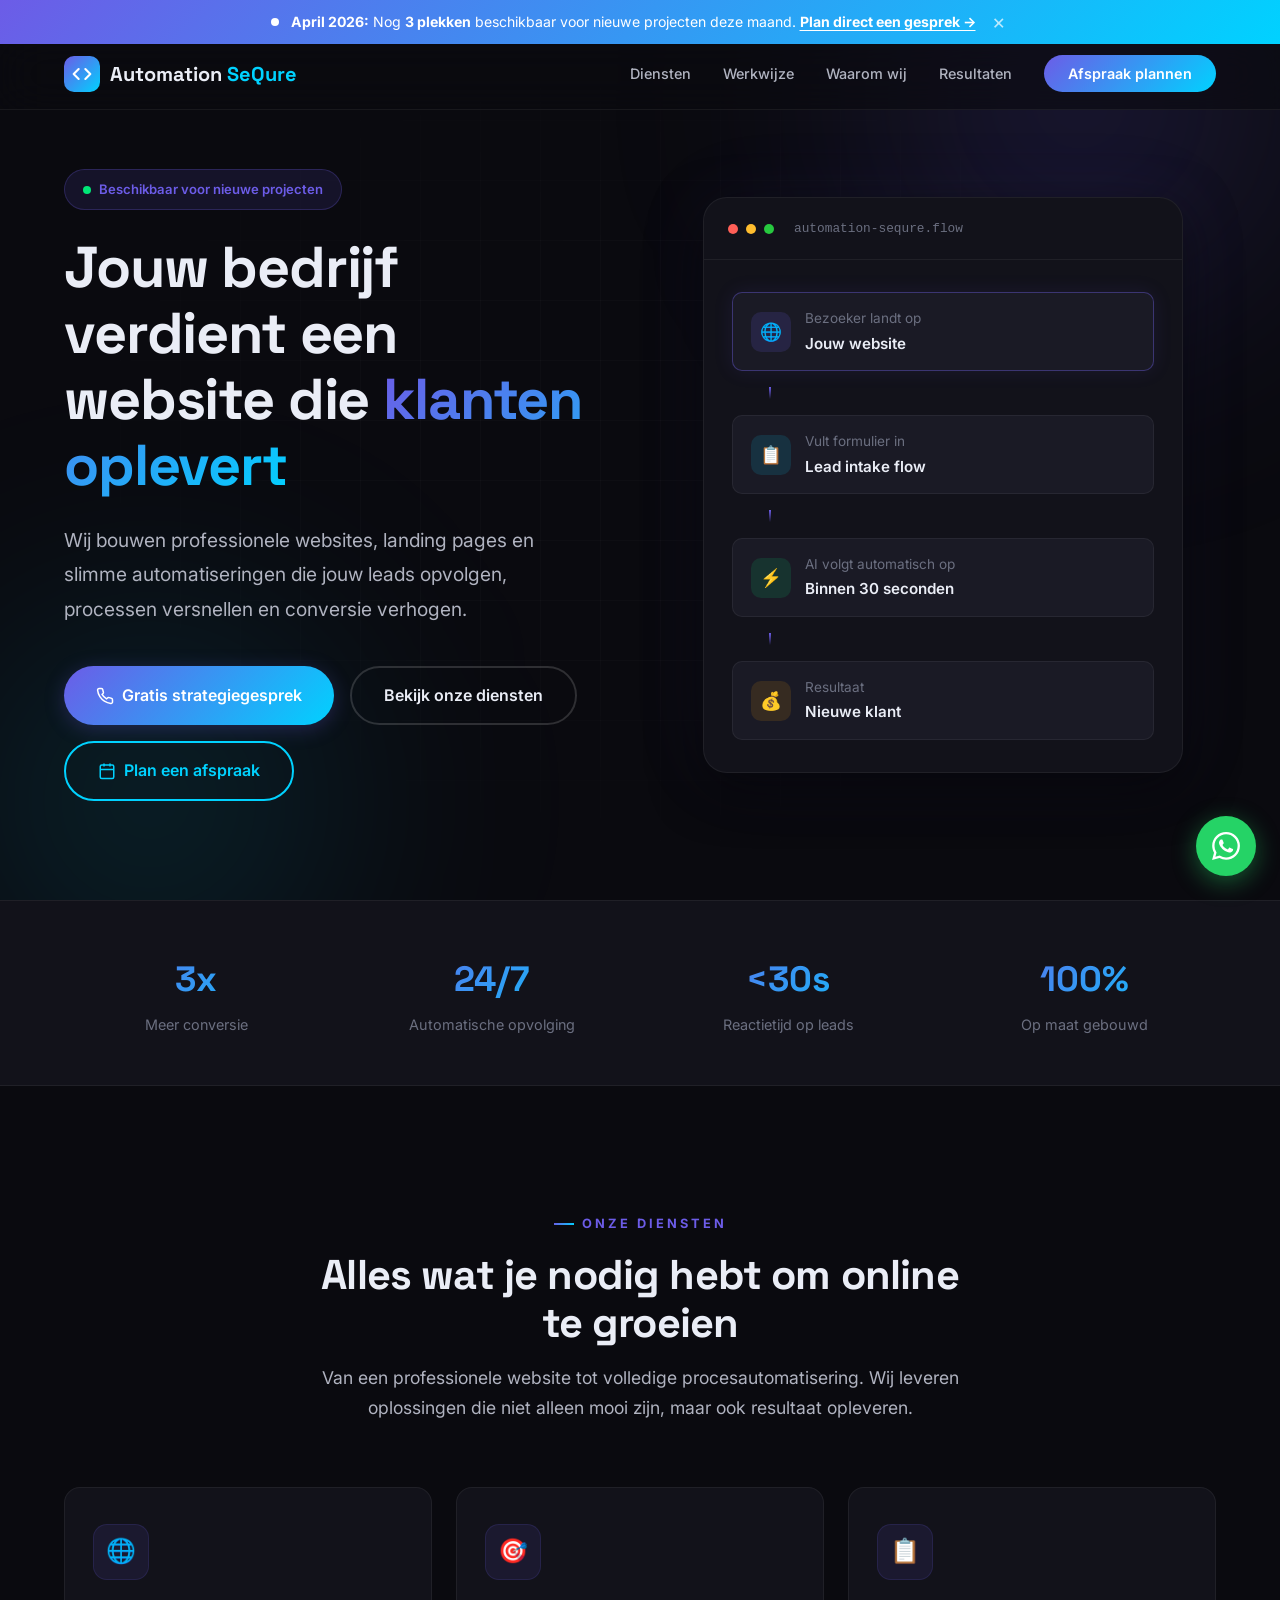
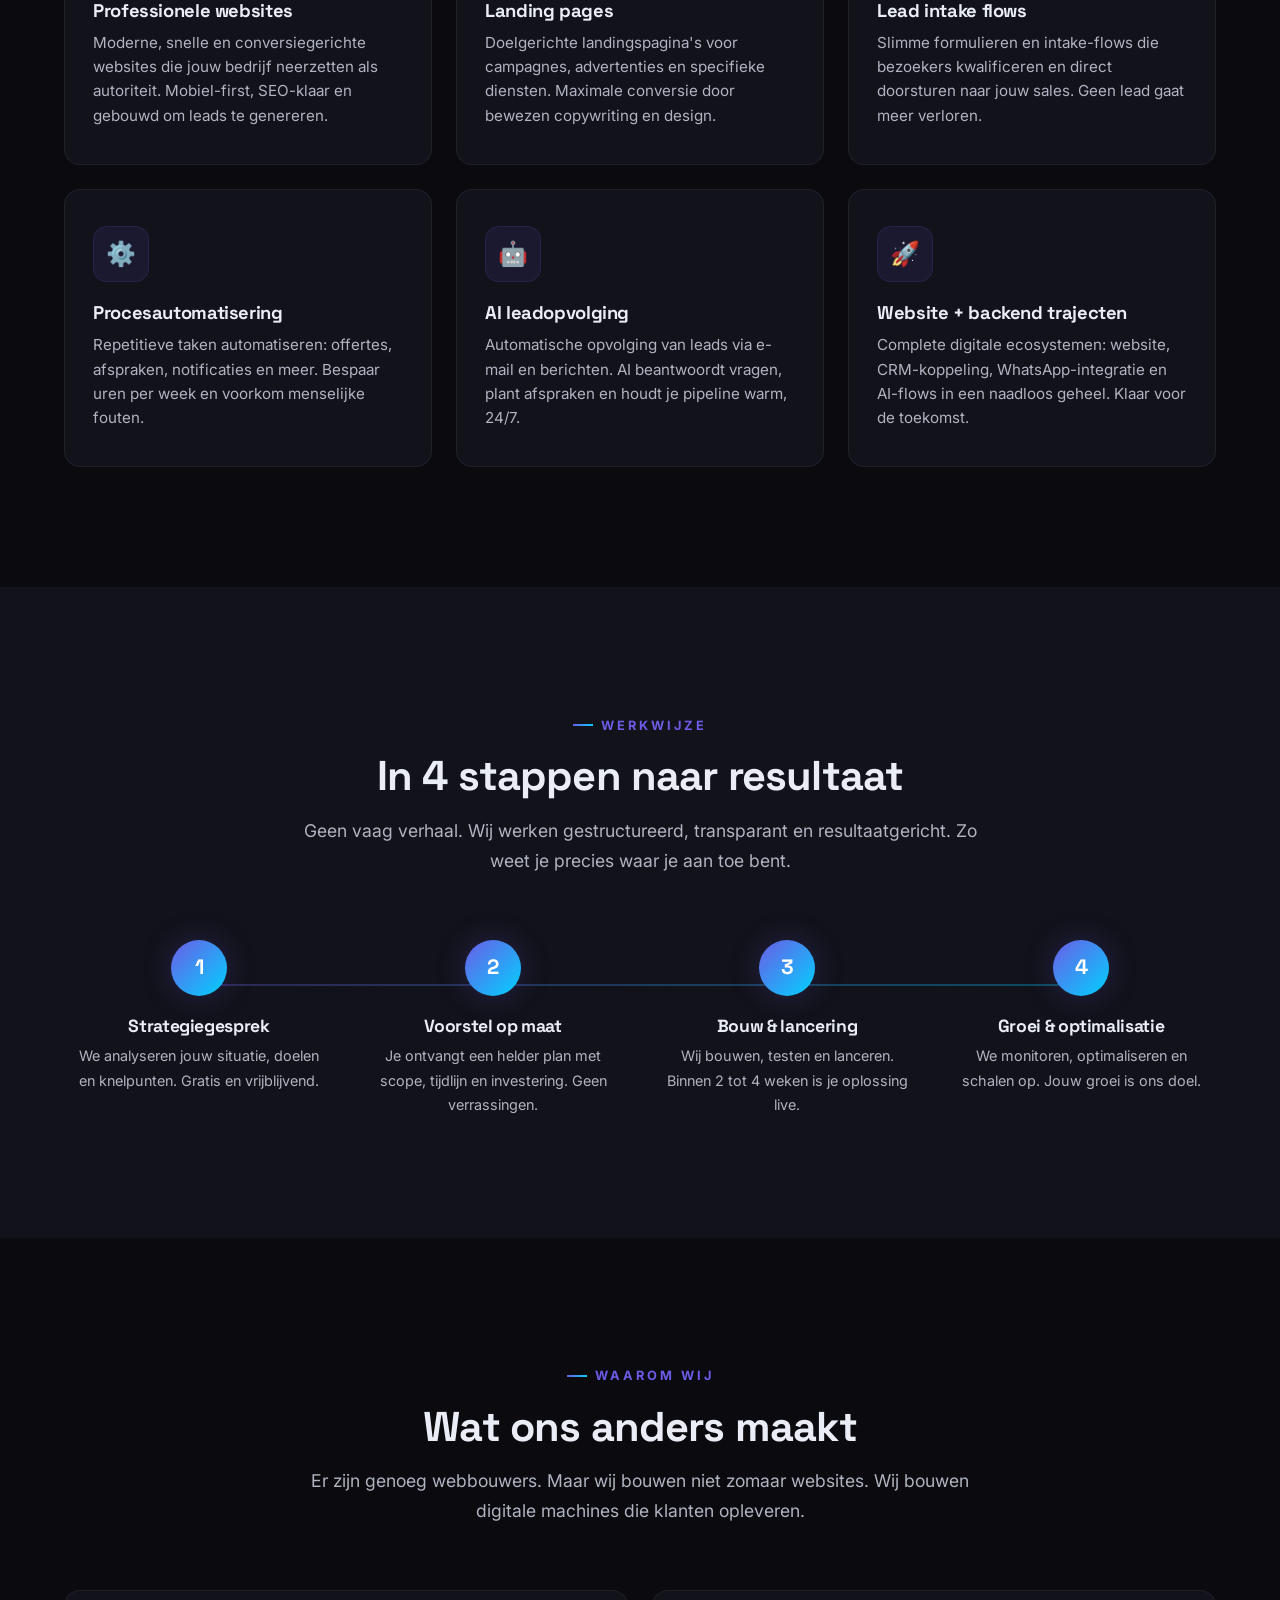
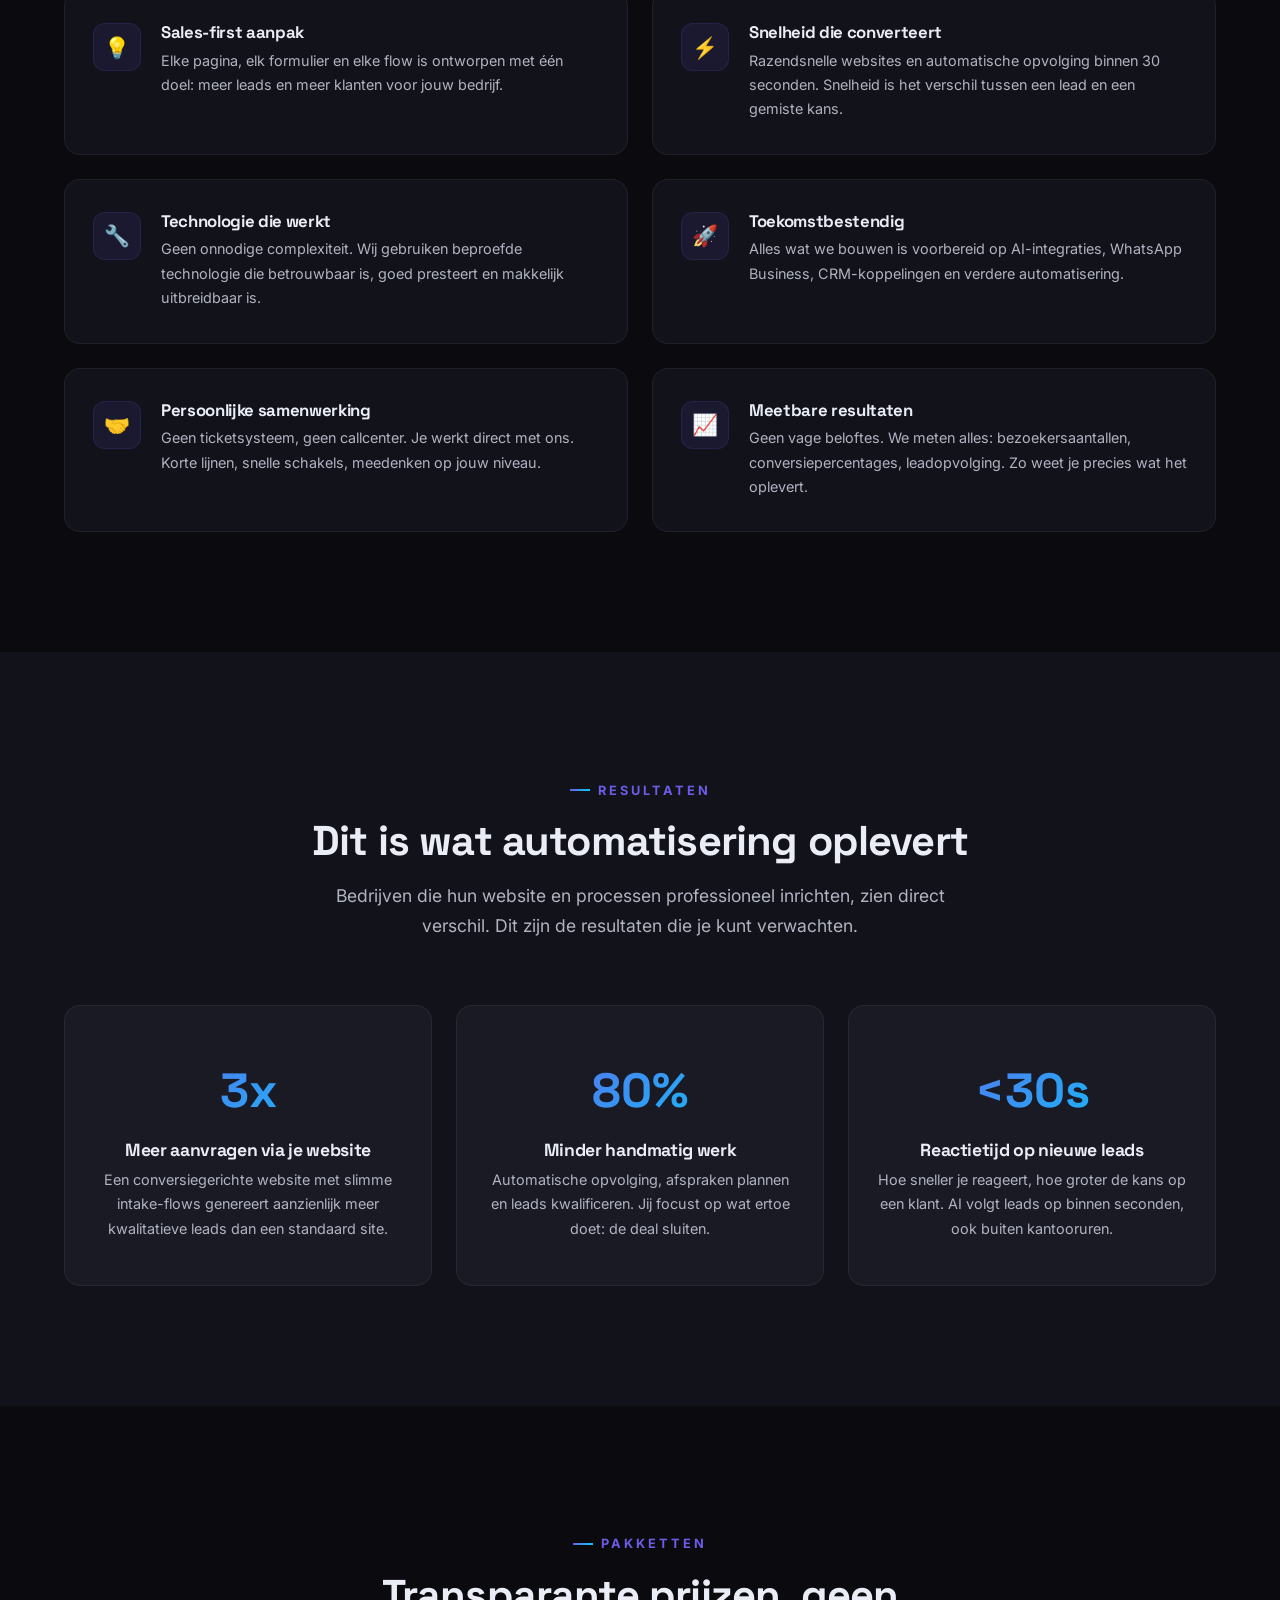
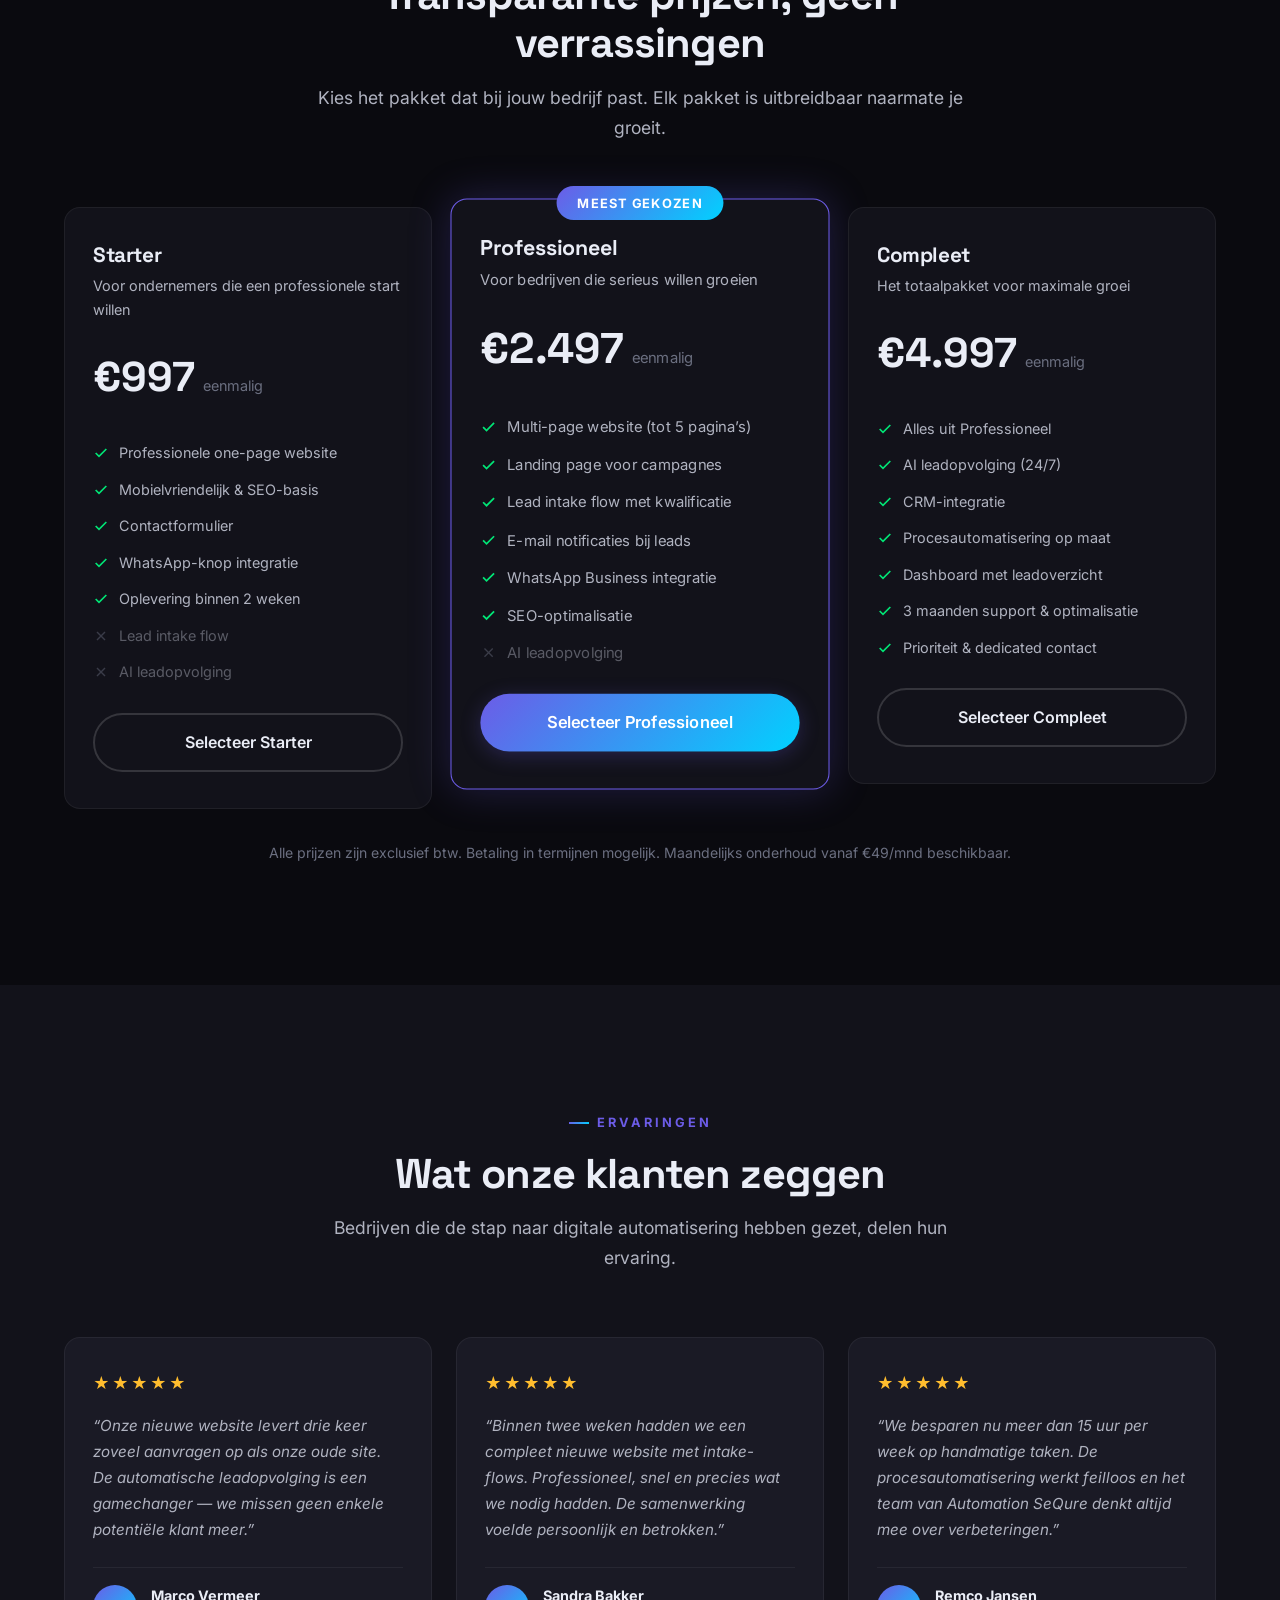
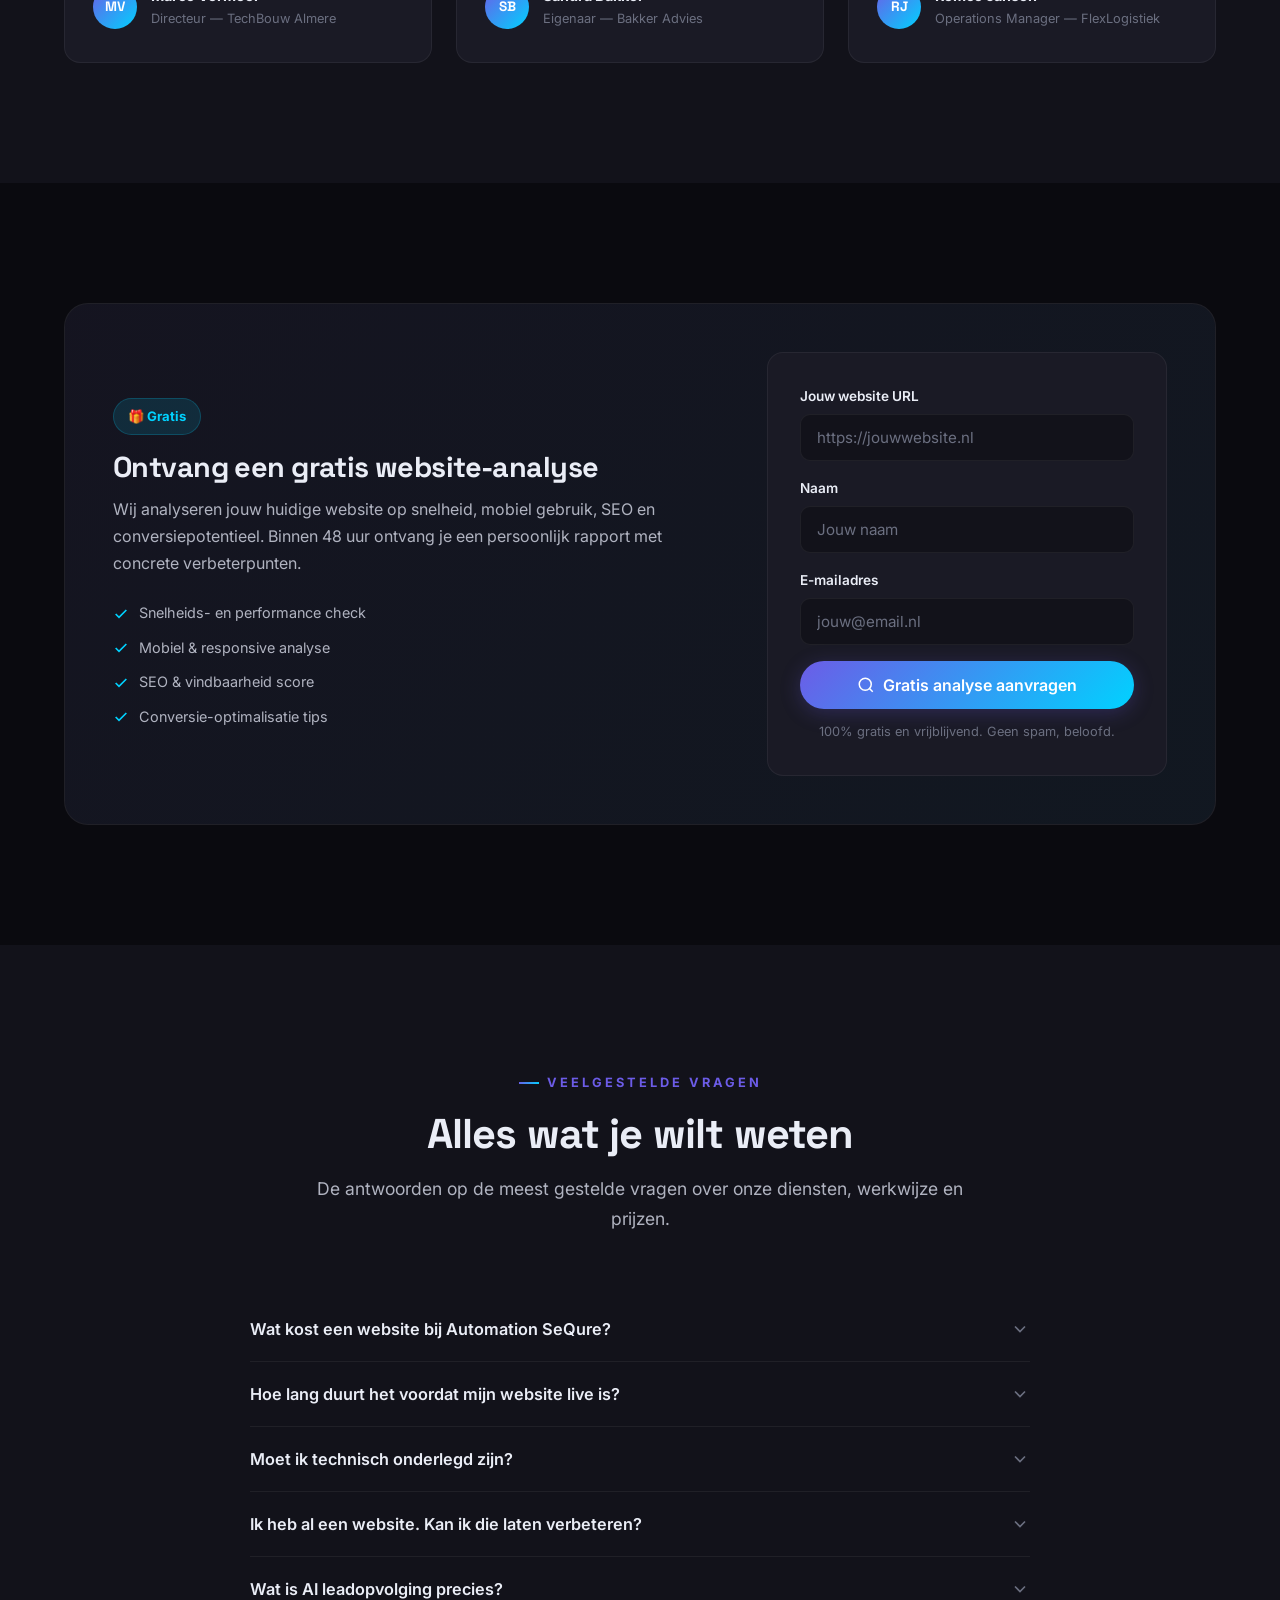
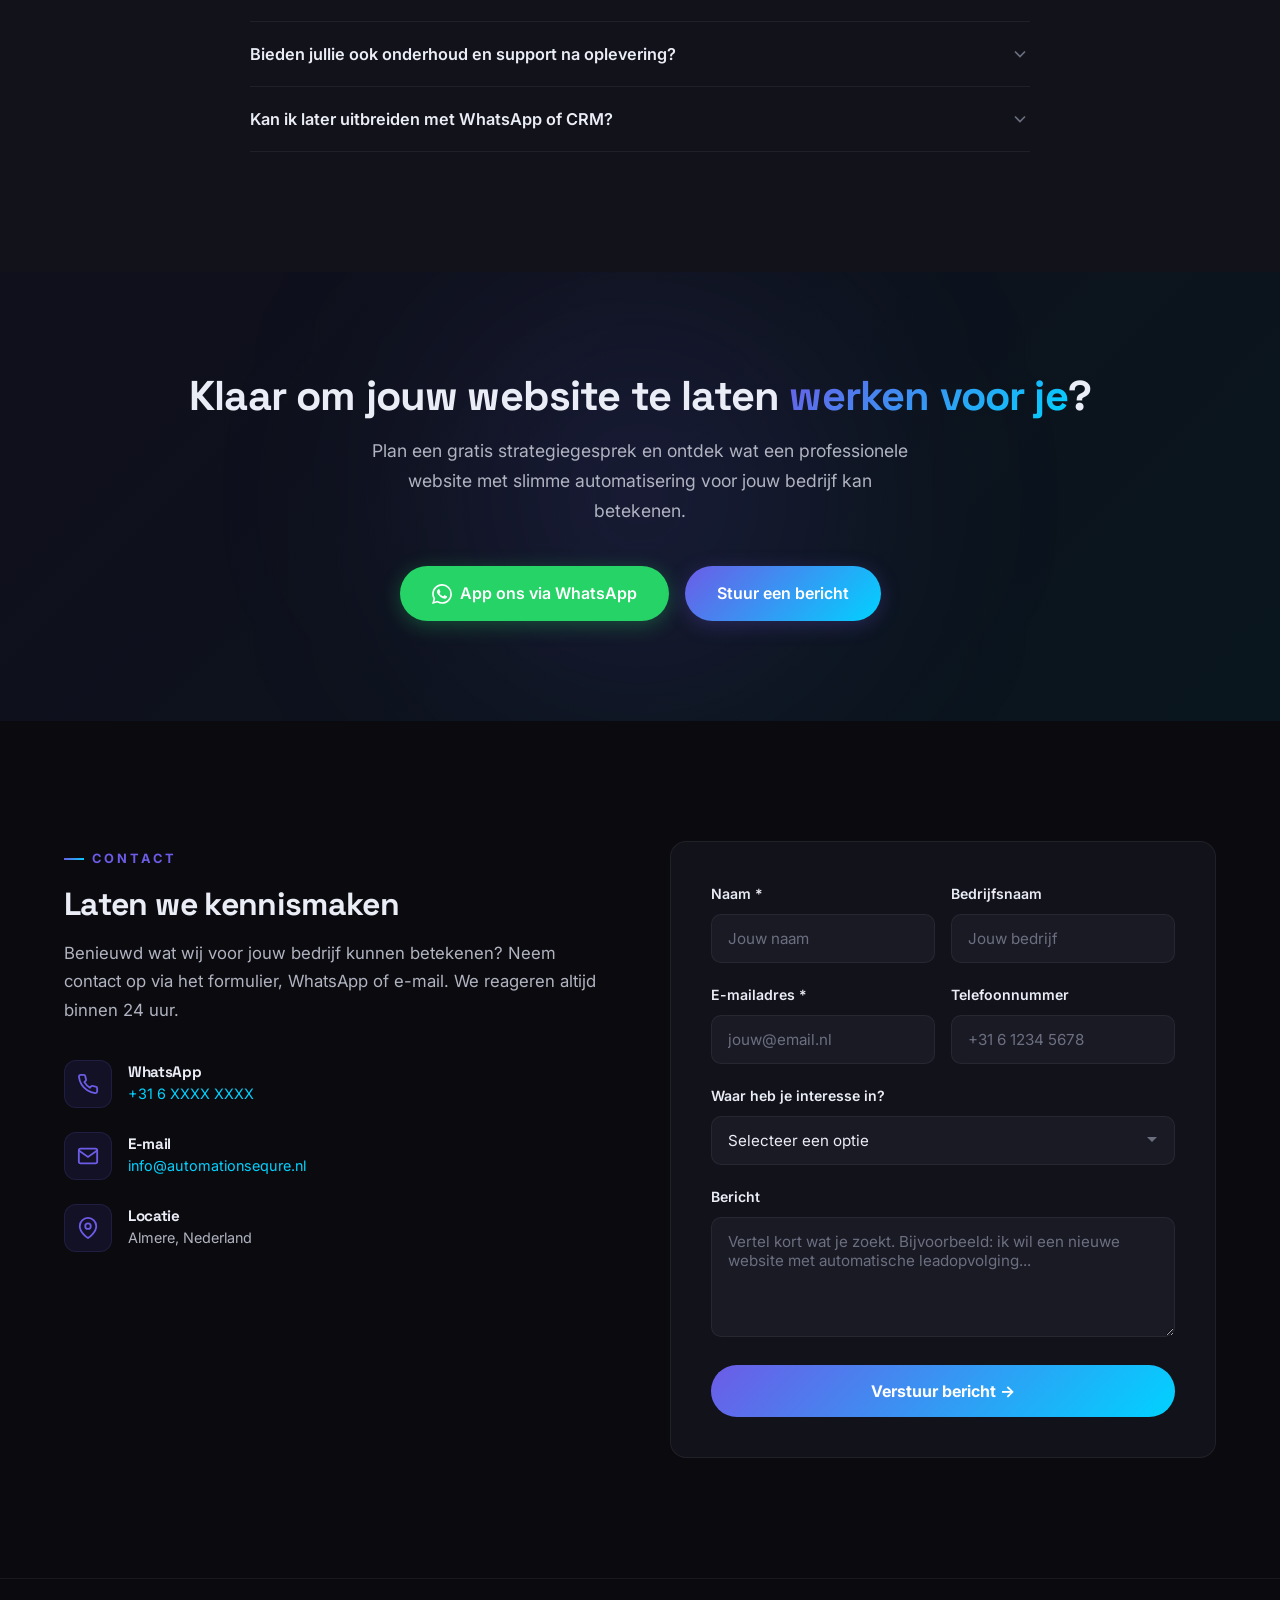
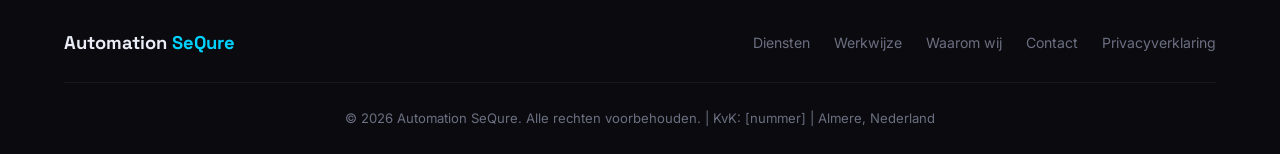
==== commit 57d3e742: "AVG-compliance, privacyverklaring, responsive fixes" ====
--- a/index.html
+++ b/index.html
@@ -724,6 +724,7 @@
           <li><a href="#werkwijze">Werkwijze</a></li>
           <li><a href="#waarom">Waarom wij</a></li>
           <li><a href="#contact">Contact</a></li>
+          <li><a href="privacy.html">Privacyverklaring</a></li>
         </ul>
       </div>
       <div class="footer-bottom">
--- a/styles.css
+++ b/styles.css
@@ -45,7 +45,11 @@
   --header-h:   72px;
 }
 
-html { scroll-behavior: smooth; font-size: 16px; -webkit-text-size-adjust: 100%; }
+html {
+  scroll-behavior: smooth; font-size: 16px;
+  -webkit-text-size-adjust: 100%;
+  overflow-x: hidden;
+}
 
 body {
   font-family: var(--font);
@@ -53,6 +57,8 @@
   color: var(--text);
   line-height: 1.7;
   overflow-x: hidden;
+  width: 100%;
+  max-width: 100vw;
   -webkit-font-smoothing: antialiased;
   -moz-osx-font-smoothing: grayscale;
 }
@@ -66,9 +72,10 @@
 
 a { color: inherit; text-decoration: none; }
 img { display: block; max-width: 100%; }
+* { word-break: break-word; overflow-wrap: break-word; }
 button, input, textarea, select { font-family: var(--font); }
 
-.container { max-width: var(--max-width); margin: 0 auto; padding: 0 24px; }
+.container { max-width: var(--max-width); margin: 0 auto; padding: 0 24px; width: 100%; box-sizing: border-box; }
 
 /* --- Gradient Text Utility --- */
 .gradient-text {
@@ -180,7 +187,7 @@
 /* ============================================================
    SECTION COMMON
    ============================================================ */
-.section { padding: 120px 0; position: relative; }
+.section { padding: 120px 0; position: relative; overflow: hidden; }
 .section-header { text-align: center; max-width: 680px; margin: 0 auto 64px; }
 .section-label {
   display: inline-flex; align-items: center; gap: 8px;
@@ -636,13 +643,23 @@
 
 @media (max-width: 480px) {
   .hero h1 { font-size: 1.85rem; }
-  .hero-buttons { flex-direction: column; align-items: center; }
+  .hero-buttons { flex-direction: column; align-items: center; width: 100%; }
+  .hero-buttons .btn { width: 100%; text-align: center; justify-content: center; }
   .stats-grid { grid-template-columns: 1fr 1fr; gap: 20px; }
   .steps-grid { grid-template-columns: 1fr; }
   .stat-number { font-size: 1.8rem; }
   .section-header h2 { font-size: 1.7rem; }
   .contact-form { padding: 28px 20px; }
   .scan-form { padding: 28px 20px; }
+  .urgency-inner { gap: 8px; padding: 0 12px; }
+  .urgency-bar p { font-size: 0.78rem; }
+  .cta-banner h2 { font-size: 1.6rem; }
+  .cta-buttons { flex-direction: column; align-items: center; width: 100%; padding: 0 16px; }
+  .cta-buttons .btn { width: 100%; text-align: center; justify-content: center; }
+  .pricing-card { padding: 28px 20px; }
+  .price-amount { font-size: 2.2rem; }
+  .footer-inner { flex-direction: column; gap: 20px; text-align: center; }
+  .footer-links { flex-wrap: wrap; justify-content: center; }
 }
 
 /* ============================================================
@@ -776,7 +793,7 @@
    WEBSITE SCAN
    ============================================================ */
 .scan-card {
-  display: grid; grid-template-columns: 1fr 400px;
+  display: grid; grid-template-columns: 1fr minmax(0, 400px);
   gap: 48px; align-items: center;
   background: var(--bg-card); border: 1px solid var(--border);
   border-radius: 24px; padding: 48px;
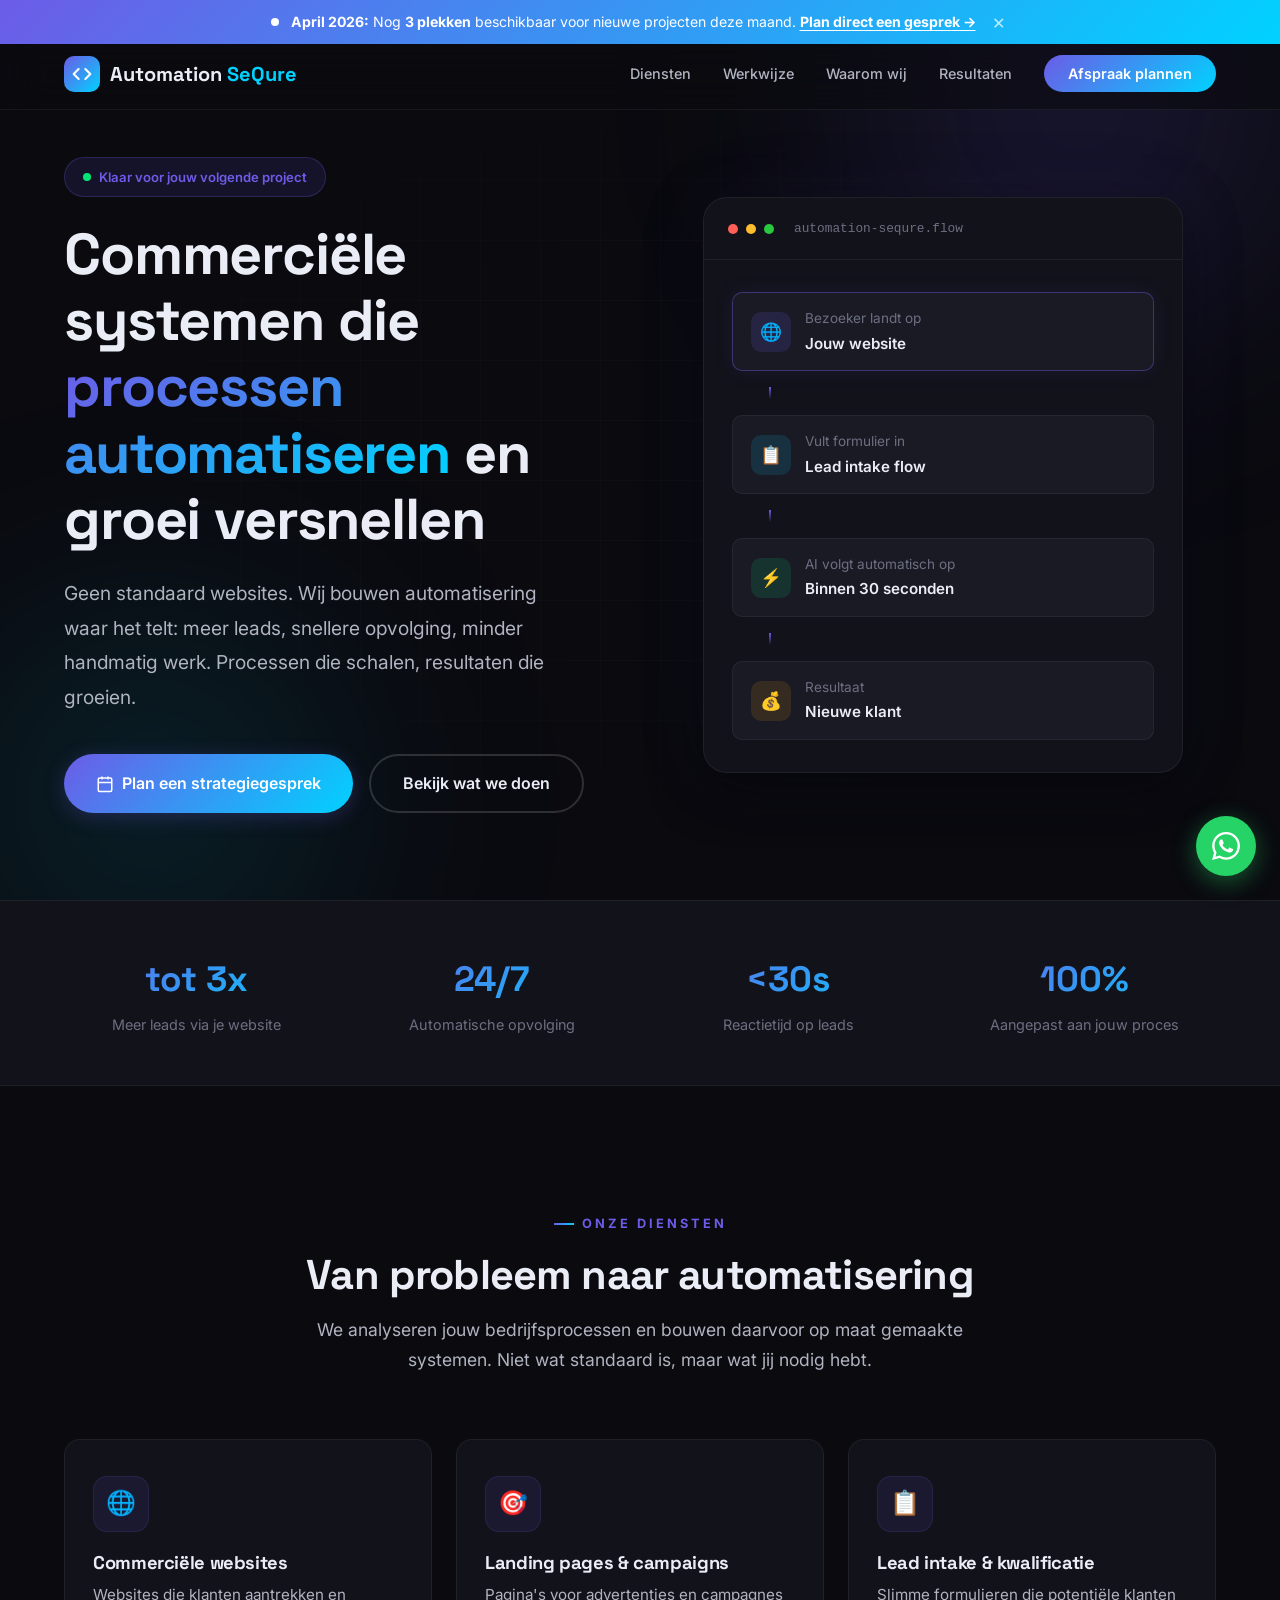
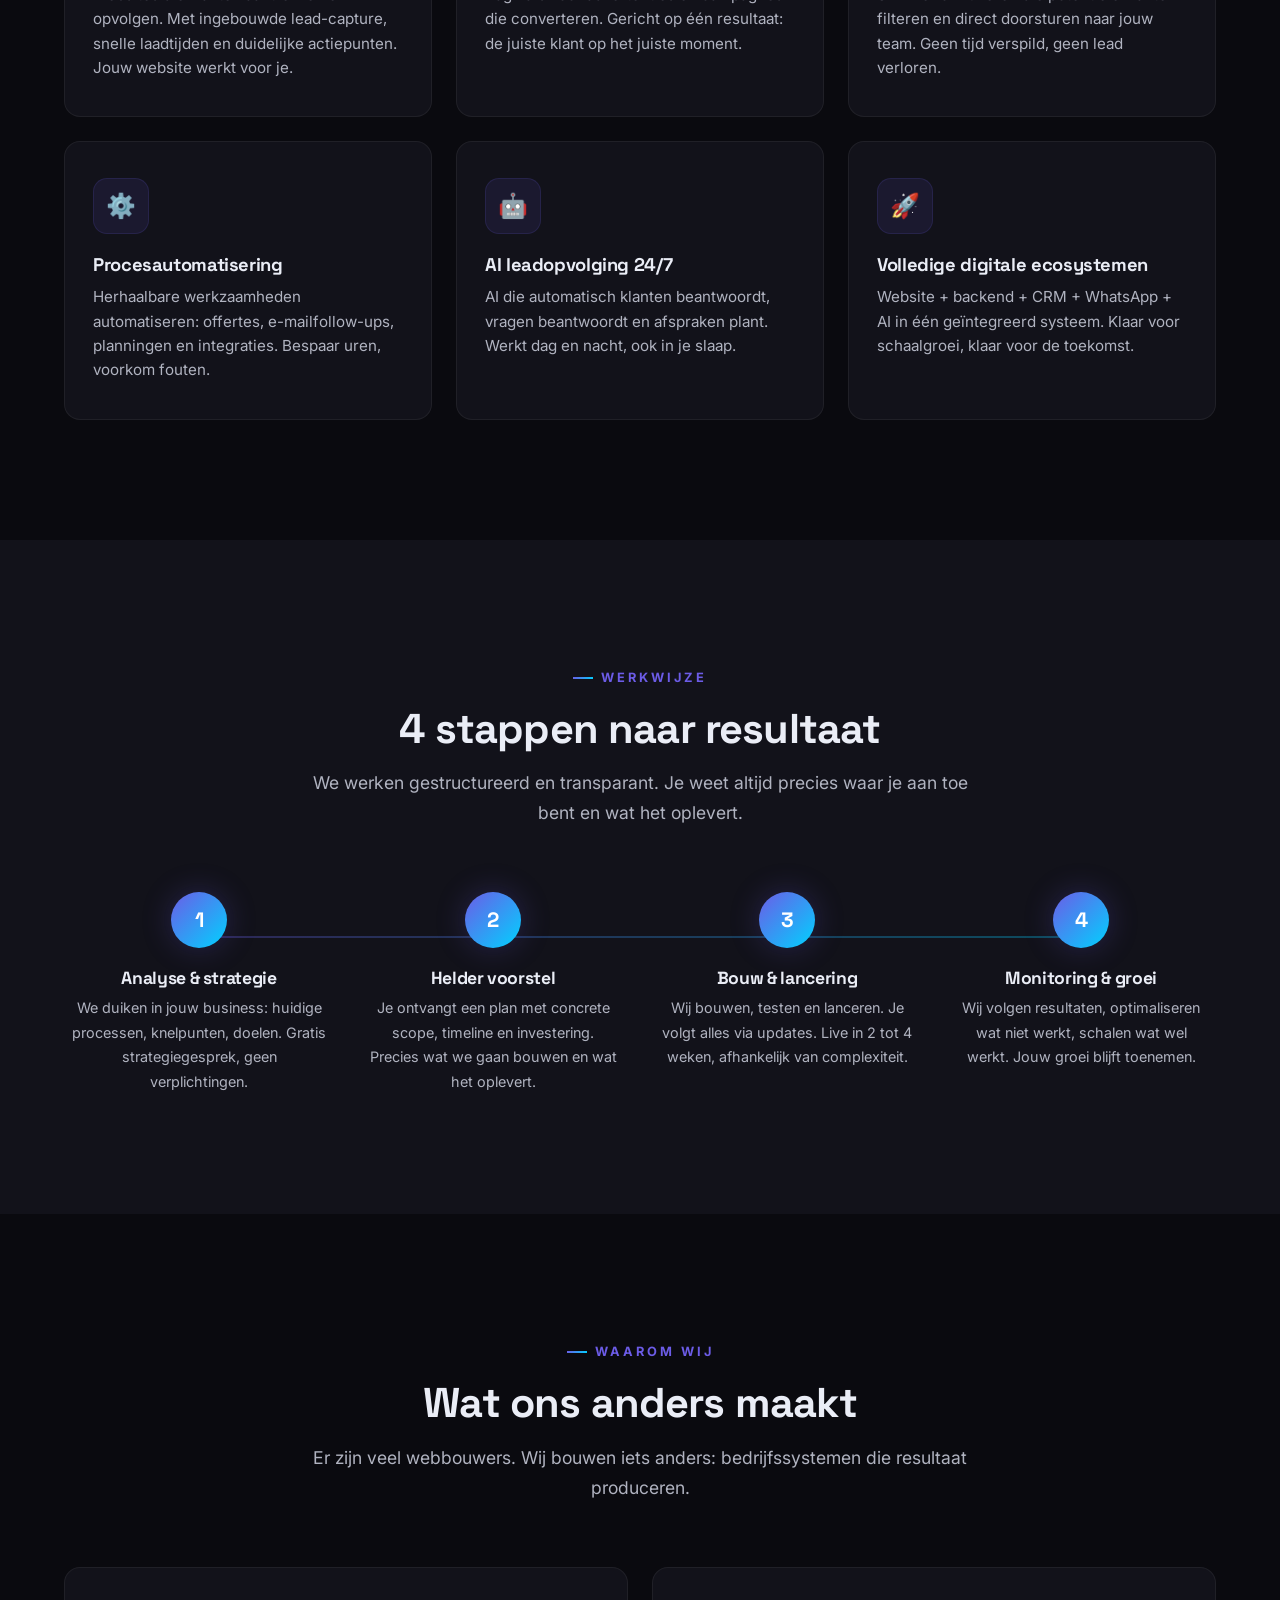
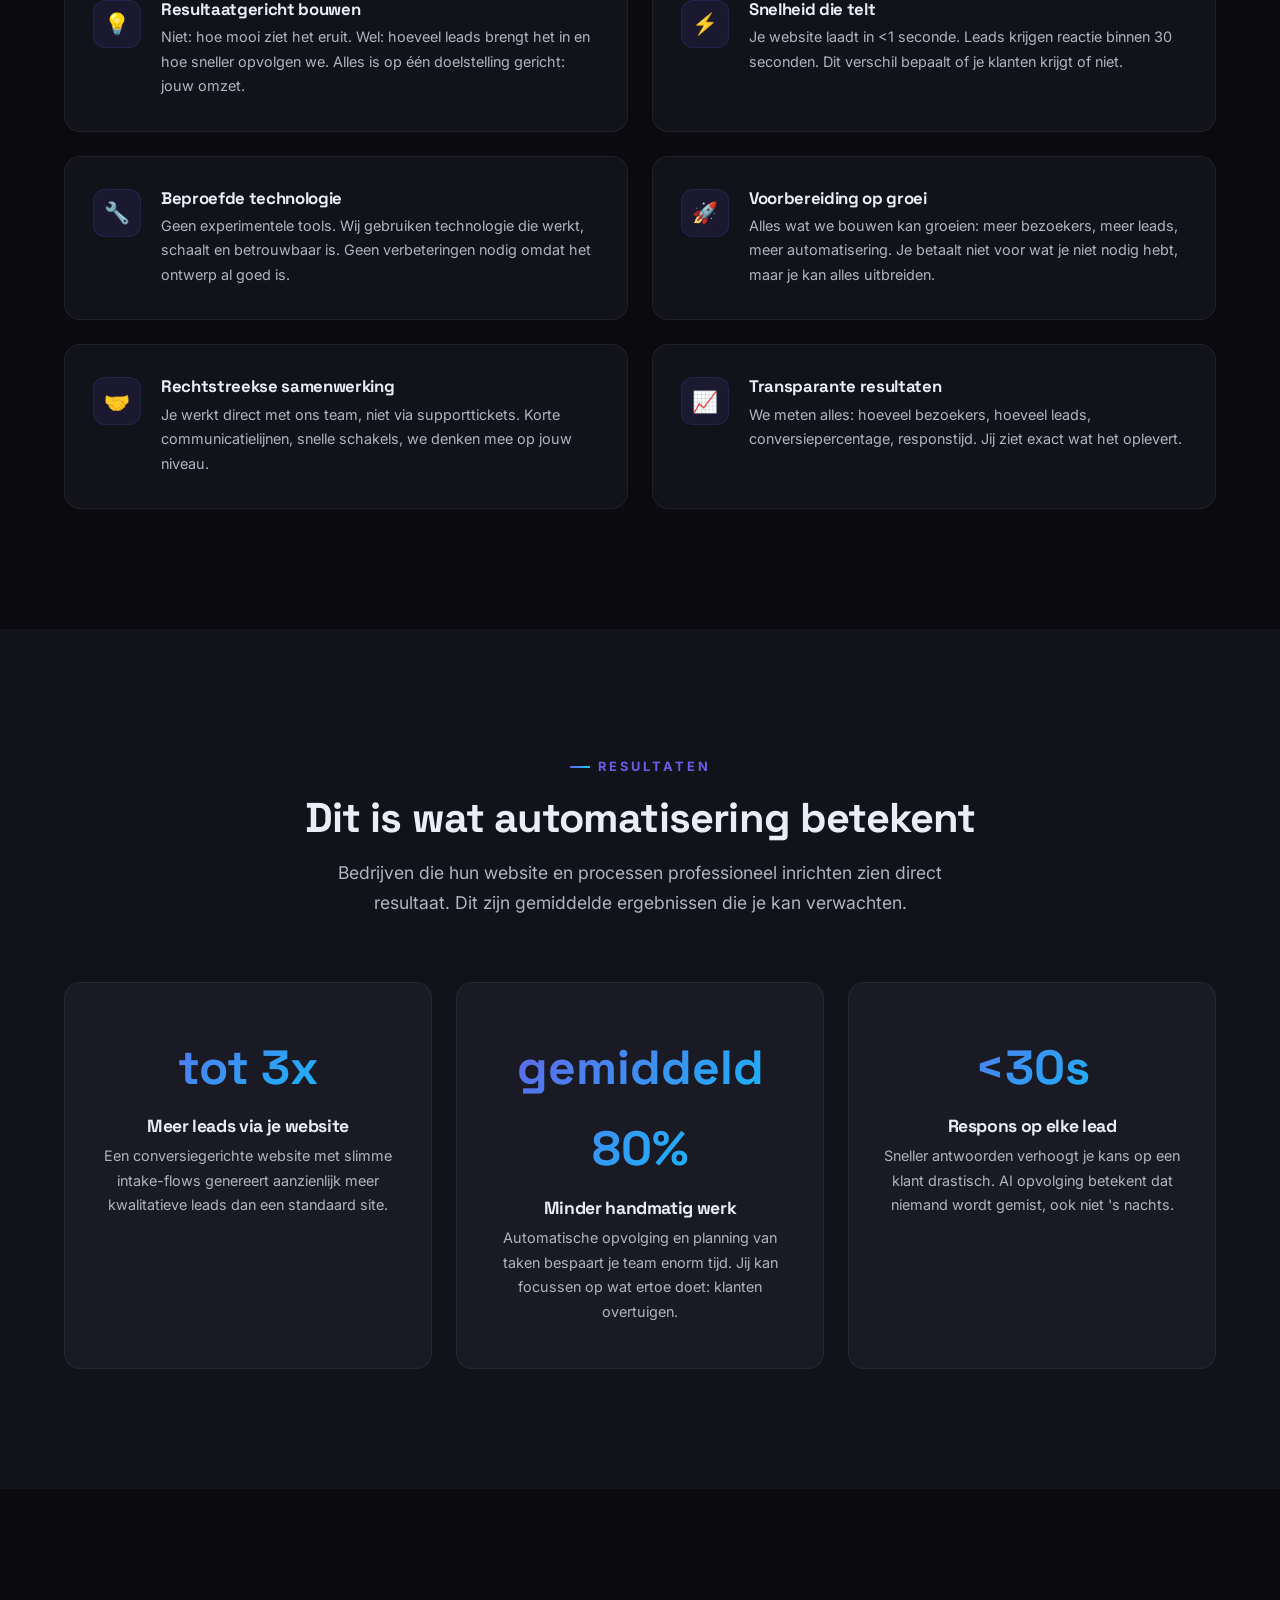
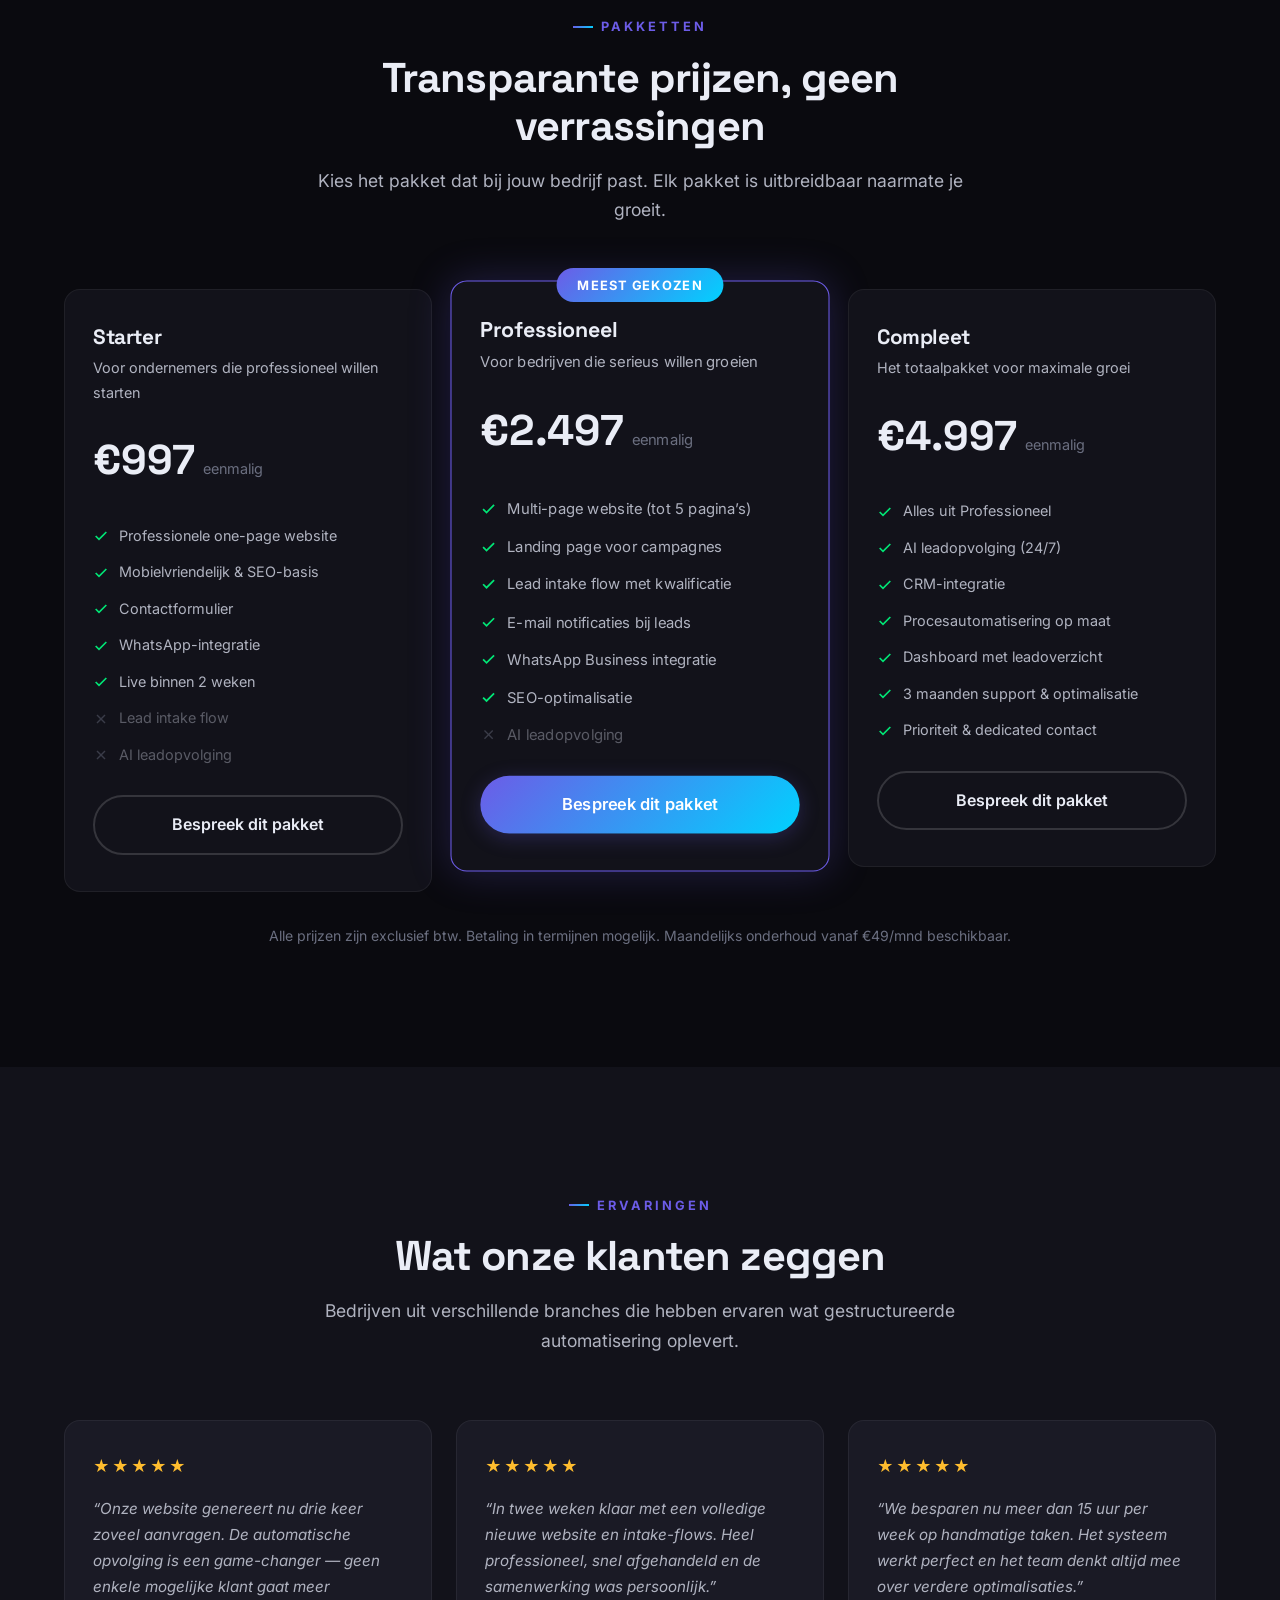
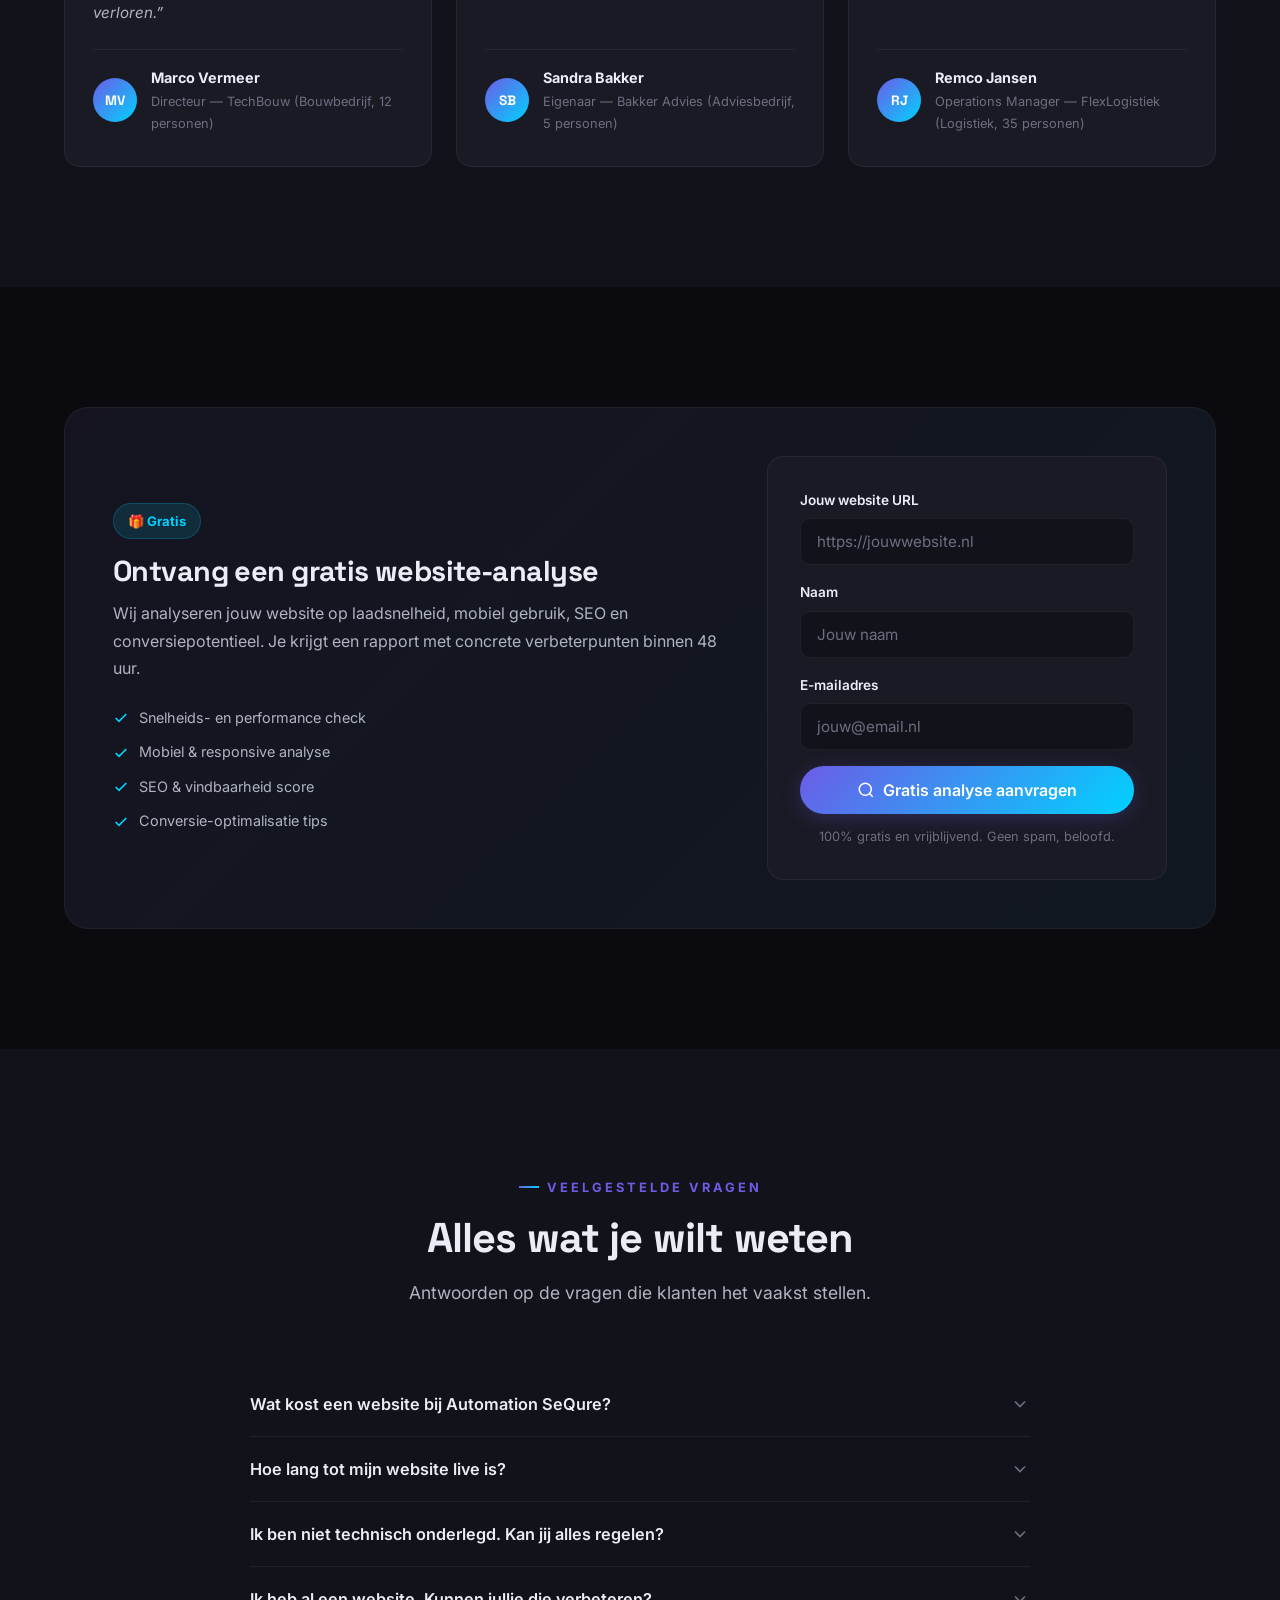
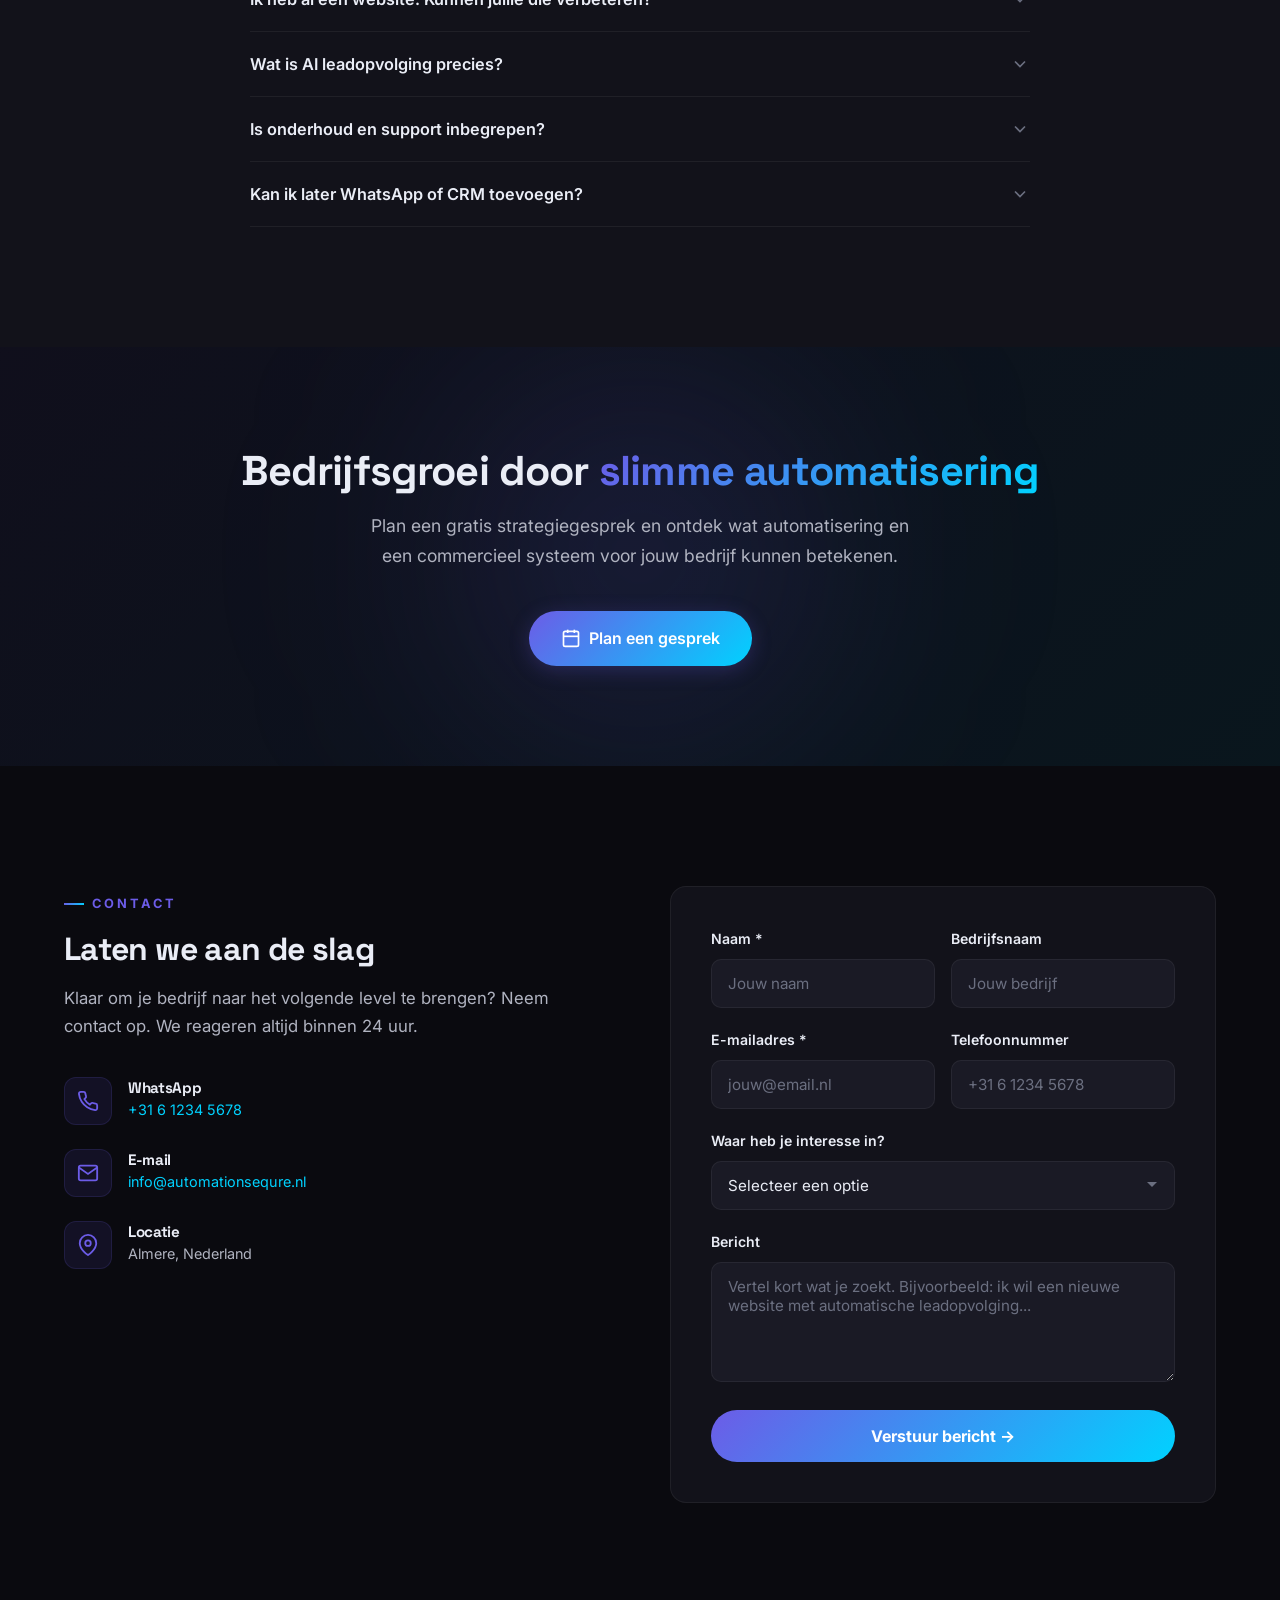
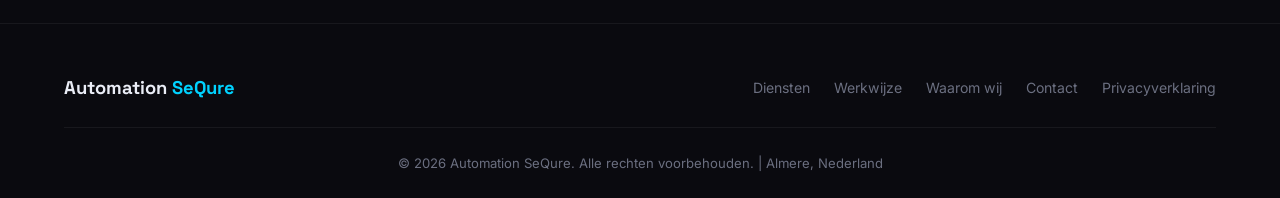
==== commit 828da914: "Complete website overhaul: positionering, copy, responsive" ====
--- a/index.html
+++ b/index.html
@@ -4,14 +4,14 @@
   <meta charset="UTF-8">
   <meta name="viewport" content="width=device-width, initial-scale=1.0">
   <title>Automation SeQure | Websites, Automatisering & AI voor MKB</title>
-  <meta name="description" content="Automation SeQure bouwt professionele websites, landing pages en slimme automatiseringen die jouw bedrijf helpen meer leads te genereren en sneller te reageren.">
-  <meta name="keywords" content="website laten maken, automatisering, AI leadopvolging, landing page, MKB, Almere, procesautomatisering">
+  <meta name="description" content="Automation SeQure bouwt commerciële systemen die processen automatiseren en bedrijfsgroei versnellen. Professionele websites met slimme automatiseringen voor meer leads en sneller resultaat.">
+  <meta name="keywords" content="automatisering bedrijfsprocessen, commerciële websites, AI leadopvolging, procesautomatisering MKB, Almere, digitale transformatie">
   <meta name="author" content="Automation SeQure">
   <meta name="robots" content="index, follow">
 
   <!-- Open Graph -->
-  <meta property="og:title" content="Automation SeQure | Websites & Automatisering voor MKB">
-  <meta property="og:description" content="Professionele websites en slimme automatiseringen die jouw bedrijf laten groeien. Meer leads, snellere opvolging, hogere conversie.">
+  <meta property="og:title" content="Automation SeQure | Commerciële Systemen & Automatisering">
+  <meta property="og:description" content="Wij bouwen commerciële systemen die processen automatiseren en bedrijfsgroei versnellen. Meer leads, sneller resultaat, minder handwerk.">
   <meta property="og:type" content="website">
   <meta property="og:url" content="https://automationsequre.nl">
   <meta property="og:locale" content="nl_NL">
@@ -83,20 +83,16 @@
         <div>
           <div class="hero-badge">
             <span class="pulse-dot"></span>
-            Beschikbaar voor nieuwe projecten
-          </div>
-          <h1>Jouw bedrijf verdient een website die <span class="gradient-text">klanten oplevert</span></h1>
-          <p class="hero-sub">Wij bouwen professionele websites, landing pages en slimme automatiseringen die jouw leads opvolgen, processen versnellen en conversie verhogen.</p>
+            Klaar voor jouw volgende project
+          </div>
+          <h1>Commerciële systemen die <span class="gradient-text">processen automatiseren</span> en groei versnellen</h1>
+          <p class="hero-sub">Geen standaard websites. Wij bouwen automatisering waar het telt: meer leads, snellere opvolging, minder handmatig werk. Processen die schalen, resultaten die groeien.</p>
           <div class="hero-buttons">
-            <a href="#contact" class="btn btn-primary">
-              <svg width="18" height="18" viewBox="0 0 24 24" fill="none" stroke="currentColor" stroke-width="2"><path d="M22 16.92v3a2 2 0 0 1-2.18 2 19.79 19.79 0 0 1-8.63-3.07 19.5 19.5 0 0 1-6-6 19.79 19.79 0 0 1-3.07-8.67A2 2 0 0 1 4.11 2h3a2 2 0 0 1 2 1.72c.127.96.361 1.903.7 2.81a2 2 0 0 1-.45 2.11L8.09 9.91a16 16 0 0 0 6 6l1.27-1.27a2 2 0 0 1 2.11-.45c.907.339 1.85.573 2.81.7A2 2 0 0 1 22 16.92z"></path></svg>
-              Gratis strategiegesprek
+            <a href="afspraak.html" class="btn btn-primary">
+              <svg width="18" height="18" viewBox="0 0 24 24" fill="none" stroke="currentColor" stroke-width="2"><rect x="3" y="4" width="18" height="18" rx="2" ry="2"/><line x1="16" y1="2" x2="16" y2="6"/><line x1="8" y1="2" x2="8" y2="6"/><line x1="3" y1="10" x2="21" y2="10"/></svg>
+              Plan een strategiegesprek
             </a>
-            <a href="#diensten" class="btn btn-outline">Bekijk onze diensten</a>
-            <a href="afspraak.html" class="btn btn-outline" style="border-color:var(--accent2);color:var(--accent2);">
-              <svg width="18" height="18" viewBox="0 0 24 24" fill="none" stroke="currentColor" stroke-width="2"><rect x="3" y="4" width="18" height="18" rx="2" ry="2"/><line x1="16" y1="2" x2="16" y2="6"/><line x1="8" y1="2" x2="8" y2="6"/><line x1="3" y1="10" x2="21" y2="10"/></svg>
-              Plan een afspraak
-            </a>
+            <a href="#diensten" class="btn btn-outline">Bekijk wat we doen</a>
           </div>
         </div>
 
@@ -155,8 +151,8 @@
     <div class="container">
       <div class="stats-grid">
         <div class="reveal">
-          <div class="stat-number">3x</div>
-          <div class="stat-label">Meer conversie</div>
+          <div class="stat-number">tot 3x</div>
+          <div class="stat-label">Meer leads via je website</div>
         </div>
         <div class="reveal reveal-delay-1">
           <div class="stat-number">24/7</div>
@@ -168,7 +164,7 @@
         </div>
         <div class="reveal reveal-delay-3">
           <div class="stat-number">100%</div>
-          <div class="stat-label">Op maat gebouwd</div>
+          <div class="stat-label">Aangepast aan jouw proces</div>
         </div>
       </div>
     </div>
@@ -180,40 +176,40 @@
     <div class="container">
       <div class="section-header reveal">
         <div class="section-label">Onze diensten</div>
-        <h2>Alles wat je nodig hebt om online te groeien</h2>
-        <p>Van een professionele website tot volledige procesautomatisering. Wij leveren oplossingen die niet alleen mooi zijn, maar ook resultaat opleveren.</p>
+        <h2>Van probleem naar automatisering</h2>
+        <p>We analyseren jouw bedrijfsprocessen en bouwen daarvoor op maat gemaakte systemen. Niet wat standaard is, maar wat jij nodig hebt.</p>
       </div>
 
       <div class="services-grid">
         <div class="service-card reveal reveal-delay-1">
           <div class="service-icon">&#127760;</div>
-          <h3>Professionele websites</h3>
-          <p>Moderne, snelle en conversiegerichte websites die jouw bedrijf neerzetten als autoriteit. Mobiel-first, SEO-klaar en gebouwd om leads te genereren.</p>
+          <h3>Commerciële websites</h3>
+          <p>Websites die klanten aantrekken en opvolgen. Met ingebouwde lead-capture, snelle laadtijden en duidelijke actiepunten. Jouw website werkt voor je.</p>
         </div>
         <div class="service-card reveal reveal-delay-2">
           <div class="service-icon">&#127919;</div>
-          <h3>Landing pages</h3>
-          <p>Doelgerichte landingspagina's voor campagnes, advertenties en specifieke diensten. Maximale conversie door bewezen copywriting en design.</p>
+          <h3>Landing pages & campaigns</h3>
+          <p>Pagina's voor advertenties en campagnes die converteren. Gericht op één resultaat: de juiste klant op het juiste moment.</p>
         </div>
         <div class="service-card reveal reveal-delay-3">
           <div class="service-icon">&#128203;</div>
-          <h3>Lead intake flows</h3>
-          <p>Slimme formulieren en intake-flows die bezoekers kwalificeren en direct doorsturen naar jouw sales. Geen lead gaat meer verloren.</p>
+          <h3>Lead intake & kwalificatie</h3>
+          <p>Slimme formulieren die potentiële klanten filteren en direct doorsturen naar jouw team. Geen tijd verspild, geen lead verloren.</p>
         </div>
         <div class="service-card reveal reveal-delay-1">
           <div class="service-icon">&#9881;&#65039;</div>
           <h3>Procesautomatisering</h3>
-          <p>Repetitieve taken automatiseren: offertes, afspraken, notificaties en meer. Bespaar uren per week en voorkom menselijke fouten.</p>
+          <p>Herhaalbare werkzaamheden automatiseren: offertes, e-mailfollow-ups, planningen en integraties. Bespaar uren, voorkom fouten.</p>
         </div>
         <div class="service-card reveal reveal-delay-2">
           <div class="service-icon">&#129302;</div>
-          <h3>AI leadopvolging</h3>
-          <p>Automatische opvolging van leads via e-mail en berichten. AI beantwoordt vragen, plant afspraken en houdt je pipeline warm, 24/7.</p>
+          <h3>AI leadopvolging 24/7</h3>
+          <p>AI die automatisch klanten beantwoordt, vragen beantwoordt en afspraken plant. Werkt dag en nacht, ook in je slaap.</p>
         </div>
         <div class="service-card reveal reveal-delay-3">
           <div class="service-icon">&#128640;</div>
-          <h3>Website + backend trajecten</h3>
-          <p>Complete digitale ecosystemen: website, CRM-koppeling, WhatsApp-integratie en AI-flows in een naadloos geheel. Klaar voor de toekomst.</p>
+          <h3>Volledige digitale ecosystemen</h3>
+          <p>Website + backend + CRM + WhatsApp + AI in één geïntegreerd systeem. Klaar voor schaalgroei, klaar voor de toekomst.</p>
         </div>
       </div>
     </div>
@@ -225,30 +221,30 @@
     <div class="container">
       <div class="section-header reveal">
         <div class="section-label">Werkwijze</div>
-        <h2>In 4 stappen naar resultaat</h2>
-        <p>Geen vaag verhaal. Wij werken gestructureerd, transparant en resultaatgericht. Zo weet je precies waar je aan toe bent.</p>
+        <h2>4 stappen naar resultaat</h2>
+        <p>We werken gestructureerd en transparant. Je weet altijd precies waar je aan toe bent en wat het oplevert.</p>
       </div>
 
       <div class="steps-grid">
         <div class="step-card reveal reveal-delay-1">
           <div class="step-number">1</div>
-          <h3>Strategiegesprek</h3>
-          <p>We analyseren jouw situatie, doelen en knelpunten. Gratis en vrijblijvend.</p>
+          <h3>Analyse & strategie</h3>
+          <p>We duiken in jouw business: huidige processen, knelpunten, doelen. Gratis strategiegesprek, geen verplichtingen.</p>
         </div>
         <div class="step-card reveal reveal-delay-2">
           <div class="step-number">2</div>
-          <h3>Voorstel op maat</h3>
-          <p>Je ontvangt een helder plan met scope, tijdlijn en investering. Geen verrassingen.</p>
+          <h3>Helder voorstel</h3>
+          <p>Je ontvangt een plan met concrete scope, timeline en investering. Precies wat we gaan bouwen en wat het oplevert.</p>
         </div>
         <div class="step-card reveal reveal-delay-3">
           <div class="step-number">3</div>
           <h3>Bouw &amp; lancering</h3>
-          <p>Wij bouwen, testen en lanceren. Binnen 2 tot 4 weken is je oplossing live.</p>
+          <p>Wij bouwen, testen en lanceren. Je volgt alles via updates. Live in 2 tot 4 weken, afhankelijk van complexiteit.</p>
         </div>
         <div class="step-card reveal reveal-delay-4">
           <div class="step-number">4</div>
-          <h3>Groei &amp; optimalisatie</h3>
-          <p>We monitoren, optimaliseren en schalen op. Jouw groei is ons doel.</p>
+          <h3>Monitoring & groei</h3>
+          <p>Wij volgen resultaten, optimaliseren wat niet werkt, schalen wat wel werkt. Jouw groei blijft toenemen.</p>
         </div>
       </div>
     </div>
@@ -261,50 +257,50 @@
       <div class="section-header reveal">
         <div class="section-label">Waarom wij</div>
         <h2>Wat ons anders maakt</h2>
-        <p>Er zijn genoeg webbouwers. Maar wij bouwen niet zomaar websites. Wij bouwen digitale machines die klanten opleveren.</p>
+        <p>Er zijn veel webbouwers. Wij bouwen iets anders: bedrijfssystemen die resultaat produceren.</p>
       </div>
 
       <div class="why-grid">
         <div class="why-card reveal reveal-delay-1">
           <div class="why-icon">&#128161;</div>
           <div>
-            <h3>Sales-first aanpak</h3>
-            <p>Elke pagina, elk formulier en elke flow is ontworpen met &eacute;&eacute;n doel: meer leads en meer klanten voor jouw bedrijf.</p>
+            <h3>Resultaatgericht bouwen</h3>
+            <p>Niet: hoe mooi ziet het eruit. Wel: hoeveel leads brengt het in en hoe sneller opvolgen we. Alles is op één doelstelling gericht: jouw omzet.</p>
           </div>
         </div>
         <div class="why-card reveal reveal-delay-2">
           <div class="why-icon">&#9889;</div>
           <div>
-            <h3>Snelheid die converteert</h3>
-            <p>Razendsnelle websites en automatische opvolging binnen 30 seconden. Snelheid is het verschil tussen een lead en een gemiste kans.</p>
+            <h3>Snelheid die telt</h3>
+            <p>Je website laadt in &lt;1 seconde. Leads krijgen reactie binnen 30 seconden. Dit verschil bepaalt of je klanten krijgt of niet.</p>
           </div>
         </div>
         <div class="why-card reveal reveal-delay-3">
           <div class="why-icon">&#128295;</div>
           <div>
-            <h3>Technologie die werkt</h3>
-            <p>Geen onnodige complexiteit. Wij gebruiken beproefde technologie die betrouwbaar is, goed presteert en makkelijk uitbreidbaar is.</p>
+            <h3>Beproefde technologie</h3>
+            <p>Geen experimentele tools. Wij gebruiken technologie die werkt, schaalt en betrouwbaar is. Geen verbeteringen nodig omdat het ontwerp al goed is.</p>
           </div>
         </div>
         <div class="why-card reveal reveal-delay-4">
           <div class="why-icon">&#128640;</div>
           <div>
-            <h3>Toekomstbestendig</h3>
-            <p>Alles wat we bouwen is voorbereid op AI-integraties, WhatsApp Business, CRM-koppelingen en verdere automatisering.</p>
+            <h3>Voorbereiding op groei</h3>
+            <p>Alles wat we bouwen kan groeien: meer bezoekers, meer leads, meer automatisering. Je betaalt niet voor wat je niet nodig hebt, maar je kan alles uitbreiden.</p>
           </div>
         </div>
         <div class="why-card reveal reveal-delay-5">
           <div class="why-icon">&#129309;</div>
           <div>
-            <h3>Persoonlijke samenwerking</h3>
-            <p>Geen ticketsysteem, geen callcenter. Je werkt direct met ons. Korte lijnen, snelle schakels, meedenken op jouw niveau.</p>
+            <h3>Rechtstreekse samenwerking</h3>
+            <p>Je werkt direct met ons team, niet via supporttickets. Korte communicatielijnen, snelle schakels, we denken mee op jouw niveau.</p>
           </div>
         </div>
         <div class="why-card reveal reveal-delay-6">
           <div class="why-icon">&#128200;</div>
           <div>
-            <h3>Meetbare resultaten</h3>
-            <p>Geen vage beloftes. We meten alles: bezoekersaantallen, conversiepercentages, leadopvolging. Zo weet je precies wat het oplevert.</p>
+            <h3>Transparante resultaten</h3>
+            <p>We meten alles: hoeveel bezoekers, hoeveel leads, conversiepercentage, responstijd. Jij ziet exact wat het oplevert.</p>
           </div>
         </div>
       </div>
@@ -317,25 +313,25 @@
     <div class="container">
       <div class="section-header reveal">
         <div class="section-label">Resultaten</div>
-        <h2>Dit is wat automatisering oplevert</h2>
-        <p>Bedrijven die hun website en processen professioneel inrichten, zien direct verschil. Dit zijn de resultaten die je kunt verwachten.</p>
+        <h2>Dit is wat automatisering betekent</h2>
+        <p>Bedrijven die hun website en processen professioneel inrichten zien direct resultaat. Dit zijn gemiddelde ergebnissen die je kan verwachten.</p>
       </div>
 
       <div class="results-grid">
         <div class="result-card reveal reveal-delay-1">
-          <div class="result-big">3x</div>
-          <h4>Meer aanvragen via je website</h4>
+          <div class="result-big">tot 3x</div>
+          <h4>Meer leads via je website</h4>
           <p>Een conversiegerichte website met slimme intake-flows genereert aanzienlijk meer kwalitatieve leads dan een standaard site.</p>
         </div>
         <div class="result-card reveal reveal-delay-2">
-          <div class="result-big">80%</div>
+          <div class="result-big">gemiddeld 80%</div>
           <h4>Minder handmatig werk</h4>
-          <p>Automatische opvolging, afspraken plannen en leads kwalificeren. Jij focust op wat ertoe doet: de deal sluiten.</p>
+          <p>Automatische opvolging en planning van taken bespaart je team enorm tijd. Jij kan focussen op wat ertoe doet: klanten overtuigen.</p>
         </div>
         <div class="result-card reveal reveal-delay-3">
           <div class="result-big">&lt;30s</div>
-          <h4>Reactietijd op nieuwe leads</h4>
-          <p>Hoe sneller je reageert, hoe groter de kans op een klant. AI volgt leads op binnen seconden, ook buiten kantooruren.</p>
+          <h4>Respons op elke lead</h4>
+          <p>Sneller antwoorden verhoogt je kans op een klant drastisch. AI opvolging betekent dat niemand wordt gemist, ook niet 's nachts.</p>
         </div>
       </div>
     </div>
@@ -356,7 +352,7 @@
         <div class="pricing-card reveal reveal-delay-1">
           <div class="pricing-header">
             <h3>Starter</h3>
-            <p class="pricing-desc">Voor ondernemers die een professionele start willen</p>
+            <p class="pricing-desc">Voor ondernemers die professioneel willen starten</p>
           </div>
           <div class="pricing-price">
             <span class="price-amount">&euro;997</span>
@@ -366,12 +362,12 @@
             <li class="included"><svg width="16" height="16" viewBox="0 0 24 24" fill="none" stroke="#00E676" stroke-width="2.5"><polyline points="20 6 9 17 4 12"/></svg> Professionele one-page website</li>
             <li class="included"><svg width="16" height="16" viewBox="0 0 24 24" fill="none" stroke="#00E676" stroke-width="2.5"><polyline points="20 6 9 17 4 12"/></svg> Mobielvriendelijk &amp; SEO-basis</li>
             <li class="included"><svg width="16" height="16" viewBox="0 0 24 24" fill="none" stroke="#00E676" stroke-width="2.5"><polyline points="20 6 9 17 4 12"/></svg> Contactformulier</li>
-            <li class="included"><svg width="16" height="16" viewBox="0 0 24 24" fill="none" stroke="#00E676" stroke-width="2.5"><polyline points="20 6 9 17 4 12"/></svg> WhatsApp-knop integratie</li>
-            <li class="included"><svg width="16" height="16" viewBox="0 0 24 24" fill="none" stroke="#00E676" stroke-width="2.5"><polyline points="20 6 9 17 4 12"/></svg> Oplevering binnen 2 weken</li>
+            <li class="included"><svg width="16" height="16" viewBox="0 0 24 24" fill="none" stroke="#00E676" stroke-width="2.5"><polyline points="20 6 9 17 4 12"/></svg> WhatsApp-integratie</li>
+            <li class="included"><svg width="16" height="16" viewBox="0 0 24 24" fill="none" stroke="#00E676" stroke-width="2.5"><polyline points="20 6 9 17 4 12"/></svg> Live binnen 2 weken</li>
             <li class="excluded"><svg width="16" height="16" viewBox="0 0 24 24" fill="none" stroke="#6B6F80" stroke-width="2"><line x1="18" y1="6" x2="6" y2="18"/><line x1="6" y1="6" x2="18" y2="18"/></svg> Lead intake flow</li>
             <li class="excluded"><svg width="16" height="16" viewBox="0 0 24 24" fill="none" stroke="#6B6F80" stroke-width="2"><line x1="18" y1="6" x2="6" y2="18"/><line x1="6" y1="6" x2="18" y2="18"/></svg> AI leadopvolging</li>
           </ul>
-          <a href="afspraak.html" class="btn btn-outline pricing-cta">Selecteer Starter</a>
+          <a href="afspraak.html" class="btn btn-outline pricing-cta">Bespreek dit pakket</a>
         </div>
 
         <!-- Professioneel (Popular) -->
@@ -394,7 +390,7 @@
             <li class="included"><svg width="16" height="16" viewBox="0 0 24 24" fill="none" stroke="#00E676" stroke-width="2.5"><polyline points="20 6 9 17 4 12"/></svg> SEO-optimalisatie</li>
             <li class="excluded"><svg width="16" height="16" viewBox="0 0 24 24" fill="none" stroke="#6B6F80" stroke-width="2"><line x1="18" y1="6" x2="6" y2="18"/><line x1="6" y1="6" x2="18" y2="18"/></svg> AI leadopvolging</li>
           </ul>
-          <a href="afspraak.html" class="btn btn-primary pricing-cta">Selecteer Professioneel</a>
+          <a href="afspraak.html" class="btn btn-primary pricing-cta">Bespreek dit pakket</a>
         </div>
 
         <!-- Compleet -->
@@ -416,7 +412,7 @@
             <li class="included"><svg width="16" height="16" viewBox="0 0 24 24" fill="none" stroke="#00E676" stroke-width="2.5"><polyline points="20 6 9 17 4 12"/></svg> 3 maanden support &amp; optimalisatie</li>
             <li class="included"><svg width="16" height="16" viewBox="0 0 24 24" fill="none" stroke="#00E676" stroke-width="2.5"><polyline points="20 6 9 17 4 12"/></svg> Prioriteit &amp; dedicated contact</li>
           </ul>
-          <a href="afspraak.html" class="btn btn-outline pricing-cta">Selecteer Compleet</a>
+          <a href="afspraak.html" class="btn btn-outline pricing-cta">Bespreek dit pakket</a>
         </div>
       </div>
 
@@ -431,42 +427,42 @@
       <div class="section-header reveal">
         <div class="section-label">Ervaringen</div>
         <h2>Wat onze klanten zeggen</h2>
-        <p>Bedrijven die de stap naar digitale automatisering hebben gezet, delen hun ervaring.</p>
+        <p>Bedrijven uit verschillende branches die hebben ervaren wat gestructureerde automatisering oplevert.</p>
       </div>
 
       <div class="testimonials-grid">
         <div class="testimonial-card reveal reveal-delay-1">
           <div class="testimonial-stars">&#9733;&#9733;&#9733;&#9733;&#9733;</div>
-          <p class="testimonial-text">&ldquo;Onze nieuwe website levert drie keer zoveel aanvragen op als onze oude site. De automatische leadopvolging is een gamechanger &mdash; we missen geen enkele potenti&euml;le klant meer.&rdquo;</p>
+          <p class="testimonial-text">&ldquo;Onze website genereert nu drie keer zoveel aanvragen. De automatische opvolging is een game-changer &mdash; geen enkele mogelijke klant gaat meer verloren.&rdquo;</p>
           <div class="testimonial-author">
             <div class="author-avatar">MV</div>
             <div>
               <div class="author-name">Marco Vermeer</div>
-              <div class="author-role">Directeur &mdash; TechBouw Almere</div>
+              <div class="author-role">Directeur &mdash; TechBouw (Bouwbedrijf, 12 personen)</div>
             </div>
           </div>
         </div>
 
         <div class="testimonial-card reveal reveal-delay-2">
           <div class="testimonial-stars">&#9733;&#9733;&#9733;&#9733;&#9733;</div>
-          <p class="testimonial-text">&ldquo;Binnen twee weken hadden we een compleet nieuwe website met intake-flows. Professioneel, snel en precies wat we nodig hadden. De samenwerking voelde persoonlijk en betrokken.&rdquo;</p>
+          <p class="testimonial-text">&ldquo;In twee weken klaar met een volledige nieuwe website en intake-flows. Heel professioneel, snel afgehandeld en de samenwerking was persoonlijk.&rdquo;</p>
           <div class="testimonial-author">
             <div class="author-avatar">SB</div>
             <div>
               <div class="author-name">Sandra Bakker</div>
-              <div class="author-role">Eigenaar &mdash; Bakker Advies</div>
+              <div class="author-role">Eigenaar &mdash; Bakker Advies (Adviesbedrijf, 5 personen)</div>
             </div>
           </div>
         </div>
 
         <div class="testimonial-card reveal reveal-delay-3">
           <div class="testimonial-stars">&#9733;&#9733;&#9733;&#9733;&#9733;</div>
-          <p class="testimonial-text">&ldquo;We besparen nu meer dan 15 uur per week op handmatige taken. De procesautomatisering werkt feilloos en het team van Automation SeQure denkt altijd mee over verbeteringen.&rdquo;</p>
+          <p class="testimonial-text">&ldquo;We besparen nu meer dan 15 uur per week op handmatige taken. Het systeem werkt perfect en het team denkt altijd mee over verdere optimalisaties.&rdquo;</p>
           <div class="testimonial-author">
             <div class="author-avatar">RJ</div>
             <div>
               <div class="author-name">Remco Jansen</div>
-              <div class="author-role">Operations Manager &mdash; FlexLogistiek</div>
+              <div class="author-role">Operations Manager &mdash; FlexLogistiek (Logistiek, 35 personen)</div>
             </div>
           </div>
         </div>
@@ -482,7 +478,7 @@
         <div class="scan-content">
           <div class="scan-badge">&#127873; Gratis</div>
           <h2>Ontvang een gratis website-analyse</h2>
-          <p>Wij analyseren jouw huidige website op snelheid, mobiel gebruik, SEO en conversiepotentieel. Binnen 48 uur ontvang je een persoonlijk rapport met concrete verbeterpunten.</p>
+          <p>Wij analyseren jouw website op laadsnelheid, mobiel gebruik, SEO en conversiepotentieel. Je krijgt een rapport met concrete verbeterpunten binnen 48 uur.</p>
           <ul class="scan-benefits">
             <li>
               <svg width="16" height="16" viewBox="0 0 24 24" fill="none" stroke="#00D2FF" stroke-width="2.5"><polyline points="20 6 9 17 4 12"/></svg>
@@ -533,7 +529,7 @@
       <div class="section-header reveal">
         <div class="section-label">Veelgestelde vragen</div>
         <h2>Alles wat je wilt weten</h2>
-        <p>De antwoorden op de meest gestelde vragen over onze diensten, werkwijze en prijzen.</p>
+        <p>Antwoorden op de vragen die klanten het vaakst stellen.</p>
       </div>
 
       <div class="faq-list">
@@ -543,37 +539,37 @@
             <svg class="faq-chevron" width="20" height="20" viewBox="0 0 24 24" fill="none" stroke="currentColor" stroke-width="2"><polyline points="6 9 12 15 18 9"/></svg>
           </button>
           <div class="faq-answer">
-            <p>Onze websites starten vanaf &euro;997 voor een professionele one-page website. Voor een multi-page website met lead intake flows en WhatsApp-integratie zit je op &euro;2.497. Een compleet traject inclusief AI-leadopvolging en CRM-koppeling begint bij &euro;4.997. Alle prijzen zijn exclusief btw en betaling in termijnen is mogelijk.</p>
+            <p>Websites starten bij &euro;997 voor een professionele one-pager. Een multi-page website met lead intake en WhatsApp-integratie is &euro;2.497. Een compleet traject met AI-opvolging en CRM-koppeling begint bij &euro;4.997. Alle prijzen excl. btw, betaling in termijnen is mogelijk.</p>
           </div>
         </div>
 
         <div class="faq-item reveal">
           <button class="faq-question" aria-expanded="false">
-            <span>Hoe lang duurt het voordat mijn website live is?</span>
+            <span>Hoe lang tot mijn website live is?</span>
             <svg class="faq-chevron" width="20" height="20" viewBox="0 0 24 24" fill="none" stroke="currentColor" stroke-width="2"><polyline points="6 9 12 15 18 9"/></svg>
           </button>
           <div class="faq-answer">
-            <p>Een Starter-website is binnen 2 weken live. Het Professioneel-pakket duurt gemiddeld 3 weken en een Compleet-traject is binnen 4 tot 6 weken operationeel. Exacte planning bespreken we altijd in het eerste gesprek.</p>
+            <p>Starter-websites: 2 weken. Professioneel-pakket: 3 weken. Compleet-trajecten: 4-6 weken. De exacte timing bespreken we in het eerste gesprek.</p>
           </div>
         </div>
 
         <div class="faq-item reveal">
           <button class="faq-question" aria-expanded="false">
-            <span>Moet ik technisch onderlegd zijn?</span>
+            <span>Ik ben niet technisch onderlegd. Kan jij alles regelen?</span>
             <svg class="faq-chevron" width="20" height="20" viewBox="0 0 24 24" fill="none" stroke="currentColor" stroke-width="2"><polyline points="6 9 12 15 18 9"/></svg>
           </button>
           <div class="faq-answer">
-            <p>Absoluut niet. Wij regelen alles: van ontwerp tot hosting, van integratie tot lancering. Je hoeft alleen te vertellen wat je nodig hebt. Wij vertalen jouw wensen naar een werkende oplossing.</p>
+            <p>Ja, helemaal. Wij regelen alles: ontwerp, hosting, integraties, lancering. Jij hoeft alleen maar te zeggen wat je nodig hebt. Wij zetten het om in een werkend systeem.</p>
           </div>
         </div>
 
         <div class="faq-item reveal">
           <button class="faq-question" aria-expanded="false">
-            <span>Ik heb al een website. Kan ik die laten verbeteren?</span>
+            <span>Ik heb al een website. Kunnen jullie die verbeteren?</span>
             <svg class="faq-chevron" width="20" height="20" viewBox="0 0 24 24" fill="none" stroke="currentColor" stroke-width="2"><polyline points="6 9 12 15 18 9"/></svg>
           </button>
           <div class="faq-answer">
-            <p>Ja, dat kan. We analyseren je huidige website en kijken waar de grootste verbeteringen mogelijk zijn: snelheid, design, conversie of automatisering. Vraag een gratis website-scan aan en we laten je zien wat er beter kan.</p>
+            <p>Ja. We analyseren je huidige site en bepalen wat het meest impact heeft: snelheid, design, conversie of automatisering. Vraag een gratis website-scan aan.</p>
           </div>
         </div>
 
@@ -583,27 +579,27 @@
             <svg class="faq-chevron" width="20" height="20" viewBox="0 0 24 24" fill="none" stroke="currentColor" stroke-width="2"><polyline points="6 9 12 15 18 9"/></svg>
           </button>
           <div class="faq-answer">
-            <p>AI leadopvolging betekent dat zodra iemand een formulier invult op je website, er automatisch een persoonlijk bericht wordt verstuurd &mdash; via e-mail of WhatsApp. De AI beantwoordt vragen, stuurt relevante informatie en kan zelfs afspraken inplannen. Dit gebeurt 24/7, ook als jij slaapt.</p>
+            <p>Zodra iemand een formulier invult, stuurt de AI automatisch een persoonlijk bericht via e-mail of WhatsApp. De AI beantwoordt vragen, stuurt informatie en plant afspraken in. Dit gebeurt 24/7.</p>
           </div>
         </div>
 
         <div class="faq-item reveal">
           <button class="faq-question" aria-expanded="false">
-            <span>Bieden jullie ook onderhoud en support na oplevering?</span>
+            <span>Is onderhoud en support inbegrepen?</span>
             <svg class="faq-chevron" width="20" height="20" viewBox="0 0 24 24" fill="none" stroke="currentColor" stroke-width="2"><polyline points="6 9 12 15 18 9"/></svg>
           </button>
           <div class="faq-answer">
-            <p>Ja. Het Compleet-pakket bevat 3 maanden support en optimalisatie. Daarnaast bieden we maandelijkse onderhoudsplannen aan vanaf &euro;49 per maand, inclusief hosting, updates, monitoring en kleine aanpassingen.</p>
+            <p>Het Compleet-pakket bevat 3 maanden support. Daarna bieden we onderhoudsplannen aan vanaf &euro;49/mnd (hosting, updates, monitoring, kleine aanpassingen).</p>
           </div>
         </div>
 
         <div class="faq-item reveal">
           <button class="faq-question" aria-expanded="false">
-            <span>Kan ik later uitbreiden met WhatsApp of CRM?</span>
+            <span>Kan ik later WhatsApp of CRM toevoegen?</span>
             <svg class="faq-chevron" width="20" height="20" viewBox="0 0 24 24" fill="none" stroke="currentColor" stroke-width="2"><polyline points="6 9 12 15 18 9"/></svg>
           </button>
           <div class="faq-answer">
-            <p>Absoluut. Alles wat we bouwen is modulair en toekomstbestendig. Je kunt op elk moment WhatsApp Business, een CRM-systeem, AI-chatbot of extra automatiseringen laten toevoegen aan je bestaande setup.</p>
+            <p>Absoluut. Alles is modulair en toekomstbestendig. Je kan op elk moment WhatsApp Business, CRM, AI-chatbot of extra automatiseringen toevoegen.</p>
           </div>
         </div>
       </div>
@@ -615,14 +611,13 @@
   <section class="cta-banner">
     <div class="cta-glow"></div>
     <div class="container reveal">
-      <h2>Klaar om jouw website te laten <span class="gradient-text">werken voor je</span>?</h2>
-      <p>Plan een gratis strategiegesprek en ontdek wat een professionele website met slimme automatisering voor jouw bedrijf kan betekenen.</p>
+      <h2>Bedrijfsgroei door <span class="gradient-text">slimme automatisering</span></h2>
+      <p>Plan een gratis strategiegesprek en ontdek wat automatisering en een commercieel systeem voor jouw bedrijf kunnen betekenen.</p>
       <div class="cta-buttons">
-        <a href="https://wa.me/31JOUNUMMER" target="_blank" rel="noopener noreferrer" class="btn btn-whatsapp">
-          <svg width="20" height="20" viewBox="0 0 24 24" fill="currentColor"><path d="M17.472 14.382c-.297-.149-1.758-.867-2.03-.967-.273-.099-.471-.148-.67.15-.197.297-.767.966-.94 1.164-.173.199-.347.223-.644.075-.297-.15-1.255-.463-2.39-1.475-.883-.788-1.48-1.761-1.653-2.059-.173-.297-.018-.458.13-.606.134-.133.298-.347.446-.52.149-.174.198-.298.298-.497.099-.198.05-.371-.025-.52-.075-.149-.669-1.612-.916-2.207-.242-.579-.487-.5-.669-.51-.173-.008-.371-.01-.57-.01-.198 0-.52.074-.792.372-.272.297-1.04 1.016-1.04 2.479 0 1.462 1.065 2.875 1.213 3.074.149.198 2.096 3.2 5.077 4.487.709.306 1.262.489 1.694.625.712.227 1.36.195 1.871.118.571-.085 1.758-.719 2.006-1.413.248-.694.248-1.289.173-1.413-.074-.124-.272-.198-.57-.347m-5.421 7.403h-.004a9.87 9.87 0 01-5.031-1.378l-.361-.214-3.741.982.998-3.648-.235-.374a9.86 9.86 0 01-1.51-5.26c.001-5.45 4.436-9.884 9.888-9.884 2.64 0 5.122 1.03 6.988 2.898a9.825 9.825 0 012.893 6.994c-.003 5.45-4.437 9.884-9.885 9.884m8.413-18.297A11.815 11.815 0 0012.05 0C5.495 0 .16 5.335.157 11.892c0 2.096.547 4.142 1.588 5.945L.057 24l6.305-1.654a11.882 11.882 0 005.683 1.448h.005c6.554 0 11.89-5.335 11.893-11.893a11.821 11.821 0 00-3.48-8.413z"/></svg>
-          App ons via WhatsApp
+        <a href="afspraak.html" class="btn btn-primary">
+          <svg width="20" height="20" viewBox="0 0 24 24" fill="none" stroke="currentColor" stroke-width="2"><rect x="3" y="4" width="18" height="18" rx="2" ry="2"/><line x1="16" y1="2" x2="16" y2="6"/><line x1="8" y1="2" x2="8" y2="6"/><line x1="3" y1="10" x2="21" y2="10"/></svg>
+          Plan een gesprek
         </a>
-        <a href="#contact" class="btn btn-primary">Stuur een bericht</a>
       </div>
     </div>
   </section>
@@ -634,8 +629,8 @@
       <div class="contact-grid">
         <div class="contact-info reveal">
           <div class="section-label">Contact</div>
-          <h2>Laten we kennismaken</h2>
-          <p>Benieuwd wat wij voor jouw bedrijf kunnen betekenen? Neem contact op via het formulier, WhatsApp of e-mail. We reageren altijd binnen 24 uur.</p>
+          <h2>Laten we aan de slag</h2>
+          <p>Klaar om je bedrijf naar het volgende level te brengen? Neem contact op. We reageren altijd binnen 24 uur.</p>
 
           <div class="contact-detail">
             <div class="cd-icon">
@@ -643,7 +638,7 @@
             </div>
             <div>
               <h4>WhatsApp</h4>
-              <p><a href="https://wa.me/31JOUNUMMER" target="_blank" rel="noopener noreferrer">+31 6 XXXX XXXX</a></p>
+              <p><a href="https://wa.me/31612345678" target="_blank" rel="noopener noreferrer">+31 6 1234 5678</a></p>
             </div>
           </div>
 
@@ -728,14 +723,14 @@
         </ul>
       </div>
       <div class="footer-bottom">
-        &copy; 2026 Automation SeQure. Alle rechten voorbehouden. | KvK: [nummer] | Almere, Nederland
+        &copy; 2026 Automation SeQure. Alle rechten voorbehouden. | Almere, Nederland
       </div>
     </div>
   </footer>
 
 
   <!-- ==================== WHATSAPP FLOAT ==================== -->
-  <a href="https://wa.me/31JOUNUMMER" target="_blank" rel="noopener noreferrer" class="wa-float" aria-label="Chat via WhatsApp">
+  <a href="https://wa.me/31612345678" target="_blank" rel="noopener noreferrer" class="wa-float" aria-label="Chat via WhatsApp">
     <svg viewBox="0 0 24 24" fill="white"><path d="M17.472 14.382c-.297-.149-1.758-.867-2.03-.967-.273-.099-.471-.148-.67.15-.197.297-.767.966-.94 1.164-.173.199-.347.223-.644.075-.297-.15-1.255-.463-2.39-1.475-.883-.788-1.48-1.761-1.653-2.059-.173-.297-.018-.458.13-.606.134-.133.298-.347.446-.52.149-.174.198-.298.298-.497.099-.198.05-.371-.025-.52-.075-.149-.669-1.612-.916-2.207-.242-.579-.487-.5-.669-.51-.173-.008-.371-.01-.57-.01-.198 0-.52.074-.792.372-.272.297-1.04 1.016-1.04 2.479 0 1.462 1.065 2.875 1.213 3.074.149.198 2.096 3.2 5.077 4.487.709.306 1.262.489 1.694.625.712.227 1.36.195 1.871.118.571-.085 1.758-.719 2.006-1.413.248-.694.248-1.289.173-1.413-.074-.124-.272-.198-.57-.347m-5.421 7.403h-.004a9.87 9.87 0 01-5.031-1.378l-.361-.214-3.741.982.998-3.648-.235-.374a9.86 9.86 0 01-1.51-5.26c.001-5.45 4.436-9.884 9.888-9.884 2.64 0 5.122 1.03 6.988 2.898a9.825 9.825 0 012.893 6.994c-.003 5.45-4.437 9.884-9.885 9.884m8.413-18.297A11.815 11.815 0 0012.05 0C5.495 0 .16 5.335.157 11.892c0 2.096.547 4.142 1.588 5.945L.057 24l6.305-1.654a11.882 11.882 0 005.683 1.448h.005c6.554 0 11.89-5.335 11.893-11.893a11.821 11.821 0 00-3.48-8.413z"/></svg>
   </a>
 
--- a/styles.css
+++ b/styles.css
@@ -72,7 +72,6 @@
 
 a { color: inherit; text-decoration: none; }
 img { display: block; max-width: 100%; }
-* { word-break: break-word; overflow-wrap: break-word; }
 button, input, textarea, select { font-family: var(--font); }
 
 .container { max-width: var(--max-width); margin: 0 auto; padding: 0 24px; width: 100%; box-sizing: border-box; }
@@ -187,7 +186,7 @@
 /* ============================================================
    SECTION COMMON
    ============================================================ */
-.section { padding: 120px 0; position: relative; overflow: hidden; }
+.section { padding: 120px 0; position: relative; }
 .section-header { text-align: center; max-width: 680px; margin: 0 auto 64px; }
 .section-label {
   display: inline-flex; align-items: center; gap: 8px;
@@ -587,12 +586,234 @@
 /* ============================================================
    RESPONSIVE
    ============================================================ */
+/* (Responsive media queries moved to end of file) */
+
+/* ============================================================
+   URGENCY BANNER
+   ============================================================ */
+.urgency-bar {
+  position: fixed; top: 0; left: 0; right: 0; z-index: 1100;
+  background: var(--gradient); padding: 10px 0;
+}
+.urgency-inner {
+  display: flex; align-items: center; justify-content: center; gap: 12px;
+}
+.urgency-pulse {
+  width: 8px; height: 8px; min-width: 8px; border-radius: 50%;
+  background: var(--white); animation: pulse 2s infinite;
+}
+.urgency-bar p {
+  font-size: 0.88rem; color: var(--white); text-align: center; margin: 0;
+}
+.urgency-bar a {
+  color: var(--white); text-decoration: underline; font-weight: 700;
+  text-underline-offset: 3px;
+}
+.urgency-bar a:hover { text-decoration-thickness: 2px; }
+.urgency-close {
+  background: none; border: none; color: rgba(255,255,255,0.7);
+  font-size: 1.3rem; cursor: pointer; padding: 0 4px;
+  transition: color 0.2s; line-height: 1;
+}
+.urgency-close:hover { color: var(--white); }
+
+/* Push header & hero down when banner is visible */
+body.has-urgency .header { top: 38px; }
+body.has-urgency .hero { padding-top: calc(var(--header-h) + 78px); }
+
+/* ============================================================
+   PRICING
+   ============================================================ */
+.pricing-grid {
+  display: grid; grid-template-columns: repeat(3, 1fr);
+  gap: 24px; align-items: start;
+}
+.pricing-card {
+  background: var(--bg-card); border: 1px solid var(--border);
+  border-radius: var(--radius); padding: 36px 28px;
+  display: flex; flex-direction: column;
+  transition: all 0.3s; position: relative;
+}
+.pricing-card:hover {
+  transform: translateY(-4px); box-shadow: var(--shadow-lg);
+}
+.pricing-card.popular {
+  border-color: var(--accent);
+  box-shadow: 0 0 40px var(--accent-glow);
+  transform: scale(1.03);
+}
+.pricing-card.popular:hover { transform: scale(1.03) translateY(-4px); }
+.popular-badge {
+  position: absolute; top: -13px; left: 50%; transform: translateX(-50%);
+  background: var(--gradient); color: var(--white);
+  padding: 6px 20px; border-radius: 50px;
+  font-size: 0.78rem; font-weight: 700; text-transform: uppercase;
+  letter-spacing: 1px; white-space: nowrap;
+}
+.pricing-header { margin-bottom: 20px; }
+.pricing-header h3 { font-size: 1.3rem; margin-bottom: 6px; }
+.pricing-desc { font-size: 0.9rem; color: var(--text); }
+.pricing-price { margin-bottom: 28px; }
+.price-amount {
+  font-family: var(--font-heading); font-size: 2.6rem; font-weight: 800;
+  color: var(--heading);
+}
+.price-period { font-size: 0.9rem; color: var(--text-light); margin-left: 4px; }
+.pricing-features {
+  list-style: none; flex: 1; margin-bottom: 28px;
+  display: flex; flex-direction: column; gap: 12px;
+}
+.pricing-features li {
+  display: flex; align-items: center; gap: 10px;
+  font-size: 0.9rem; color: var(--text);
+}
+.pricing-features li svg { min-width: 16px; }
+.pricing-features li.excluded { opacity: 0.45; }
+.pricing-cta { width: 100%; justify-content: center; text-align: center; }
+.pricing-note {
+  text-align: center; font-size: 0.88rem; color: var(--text-light);
+  margin-top: 32px;
+}
+
+/* ============================================================
+   TESTIMONIALS
+   ============================================================ */
+.testimonials-section { background: var(--bg-card); }
+.testimonials-grid {
+  display: grid; grid-template-columns: repeat(3, 1fr); gap: 24px;
+}
+.testimonial-card {
+  background: var(--bg-elevated); border: 1px solid var(--border);
+  border-radius: var(--radius); padding: 32px 28px;
+  display: flex; flex-direction: column;
+  transition: all 0.3s;
+}
+.testimonial-card:hover {
+  border-color: var(--border-hover);
+  box-shadow: var(--shadow-md);
+  transform: translateY(-2px);
+}
+.testimonial-stars {
+  font-size: 1rem; color: #FFBD2E; letter-spacing: 2px;
+  margin-bottom: 16px;
+}
+.testimonial-text {
+  font-size: 0.95rem; color: var(--text); line-height: 1.7;
+  flex: 1; margin-bottom: 24px; font-style: italic;
+}
+.testimonial-author {
+  display: flex; align-items: center; gap: 14px;
+  padding-top: 16px; border-top: 1px solid var(--border);
+}
+.author-avatar {
+  width: 44px; height: 44px; min-width: 44px; border-radius: 50%;
+  background: var(--gradient); color: var(--white);
+  display: flex; align-items: center; justify-content: center;
+  font-weight: 700; font-size: 0.85rem;
+  font-family: var(--font-heading);
+}
+.author-name { font-size: 0.9rem; font-weight: 700; color: var(--heading); }
+.author-role { font-size: 0.8rem; color: var(--text-light); }
+
+/* ============================================================
+   WEBSITE SCAN
+   ============================================================ */
+.scan-card {
+  display: grid; grid-template-columns: 1fr minmax(0, 400px);
+  gap: 48px; align-items: center;
+  background: var(--bg-card); border: 1px solid var(--border);
+  border-radius: 24px; padding: 48px;
+  position: relative; overflow: hidden;
+}
+.scan-card::before {
+  content: ''; position: absolute; inset: 0;
+  background: var(--gradient); opacity: 0.03;
+}
+.scan-content { position: relative; z-index: 1; }
+.scan-badge {
+  display: inline-block; background: rgba(0,210,255,0.12);
+  border: 1px solid rgba(0,210,255,0.2);
+  color: var(--accent2); font-size: 0.82rem; font-weight: 700;
+  padding: 6px 14px; border-radius: 50px; margin-bottom: 16px;
+}
+.scan-content h2 { font-size: 1.8rem; margin-bottom: 12px; }
+.scan-content > p { font-size: 1rem; color: var(--text); margin-bottom: 24px; line-height: 1.7; }
+.scan-benefits {
+  list-style: none; display: flex; flex-direction: column; gap: 10px;
+}
+.scan-benefits li {
+  display: flex; align-items: center; gap: 10px;
+  font-size: 0.9rem; color: var(--text);
+}
+.scan-form {
+  position: relative; z-index: 1;
+  background: var(--bg-elevated); border: 1px solid var(--border);
+  border-radius: var(--radius); padding: 32px;
+}
+.scan-form .form-group { margin-bottom: 16px; }
+.scan-form .form-group label {
+  display: block; font-weight: 600; font-size: 0.85rem;
+  color: var(--heading); margin-bottom: 6px;
+}
+.scan-form .form-group input {
+  width: 100%; padding: 13px 16px;
+  background: var(--bg-card); color: var(--heading);
+  border: 1px solid var(--border); border-radius: var(--radius-sm);
+  font-size: 0.95rem; transition: border-color 0.2s, box-shadow 0.2s;
+}
+.scan-form .form-group input::placeholder { color: var(--text-light); }
+.scan-form .form-group input:focus {
+  outline: none; border-color: var(--accent);
+  box-shadow: 0 0 0 3px var(--accent-glow);
+}
+.scan-note {
+  text-align: center; font-size: 0.8rem; color: var(--text-light);
+  margin-top: 12px;
+}
+
+/* ============================================================
+   FAQ
+   ============================================================ */
+.faq-section { background: var(--bg-card); }
+.faq-list { max-width: 780px; margin: 0 auto; }
+.faq-item {
+  border-bottom: 1px solid var(--border);
+}
+.faq-question {
+  width: 100%; display: flex; align-items: center;
+  justify-content: space-between; gap: 16px;
+  padding: 22px 0; background: none; border: none;
+  font-family: var(--font); font-size: 1.02rem; font-weight: 600;
+  color: var(--heading); cursor: pointer; text-align: left;
+  transition: color 0.2s;
+}
+.faq-question:hover { color: var(--accent); }
+.faq-chevron {
+  min-width: 20px; transition: transform 0.3s;
+  color: var(--text-light);
+}
+.faq-item.open .faq-chevron { transform: rotate(180deg); color: var(--accent); }
+.faq-answer {
+  max-height: 0; overflow: hidden;
+  transition: max-height 0.4s ease, padding 0.3s ease;
+}
+.faq-item.open .faq-answer { max-height: 300px; padding-bottom: 22px; }
+.faq-answer p {
+  font-size: 0.95rem; color: var(--text); line-height: 1.7;
+}
+
+/* ============================================================
+   RESPONSIVE — MUST BE AT END OF FILE
+   (Placed after all component styles so overrides work correctly)
+   ============================================================ */
 @media (max-width: 1024px) {
   .hero h1 { font-size: 2.8rem; }
   .services-grid { grid-template-columns: repeat(2, 1fr); }
   .steps-grid { grid-template-columns: repeat(2, 1fr); gap: 40px; }
   .steps-grid::before { display: none; }
   .results-grid { grid-template-columns: repeat(3, 1fr); }
+  .testimonials-grid { grid-template-columns: repeat(2, 1fr); }
+  .scan-card { grid-template-columns: 1fr; gap: 32px; }
 }
 
 @media (max-width: 768px) {
@@ -618,6 +839,12 @@
   }
   .hamburger { display: flex; }
 
+  /* Urgency bar mobile */
+  body.has-urgency .header { top: 0; }
+  body.has-urgency .hero { padding-top: calc(var(--header-h) + 40px); }
+  .urgency-bar { position: relative; z-index: 1100; }
+  .urgency-bar p { font-size: 0.82rem; line-height: 1.4; }
+
   /* Hero mobile */
   .hero { min-height: auto; padding: calc(var(--header-h) + 40px) 0 60px; }
   .hero-content { grid-template-columns: 1fr; text-align: center; gap: 48px; }
@@ -626,7 +853,7 @@
   .hero-buttons { justify-content: center; }
   .hero-visual { order: -1; }
 
-  /* Grids mobile */
+  /* Grids mobile — ALL grids to single column */
   .stats-grid { grid-template-columns: repeat(2, 1fr); }
   .services-grid { grid-template-columns: 1fr; }
   .steps-grid { grid-template-columns: 1fr 1fr; }
@@ -636,242 +863,65 @@
   .form-row { grid-template-columns: 1fr; }
 
   .cta-banner h2 { font-size: 2rem; }
+
+  /* Critical: force single column for sections added after initial responsive block */
   .pricing-grid { grid-template-columns: 1fr; }
-  .testimonials-grid { grid-template-columns: 1fr; }
-  .scan-card { grid-template-columns: 1fr; }
+  .testimonials-grid { grid-template-columns: 1fr; gap: 20px; }
+  .scan-card { grid-template-columns: 1fr; gap: 24px; padding: 32px 24px; }
+  .scan-card h2 { font-size: 1.6rem; }
 }
 
 @media (max-width: 480px) {
   .hero h1 { font-size: 1.85rem; }
   .hero-buttons { flex-direction: column; align-items: center; width: 100%; }
-  .hero-buttons .btn { width: 100%; text-align: center; justify-content: center; }
-  .stats-grid { grid-template-columns: 1fr 1fr; gap: 20px; }
+  .hero-buttons .btn { width: 100%; text-align: center; justify-content: center; white-space: normal; }
+  .btn { white-space: normal; }
+  .stats-grid { grid-template-columns: 1fr 1fr; gap: 16px; }
+  .stat-number { font-size: 1.8rem; }
+  .stat-label { font-size: 0.82rem; }
   .steps-grid { grid-template-columns: 1fr; }
-  .stat-number { font-size: 1.8rem; }
+  .section { padding: 64px 0; }
   .section-header h2 { font-size: 1.7rem; }
+  .section-header { margin-bottom: 36px; }
+  .container { padding: 0 16px; }
+  .service-card { padding: 28px 20px; }
+  .why-card { padding: 24px 20px; gap: 16px; }
+  .result-card { padding: 32px 20px; }
+  .result-big { font-size: 2.6rem; }
   .contact-form { padding: 28px 20px; }
   .scan-form { padding: 28px 20px; }
+  .scan-card { padding: 24px 20px; }
+  .scan-card h2 { font-size: 1.4rem; }
   .urgency-inner { gap: 8px; padding: 0 12px; }
   .urgency-bar p { font-size: 0.78rem; }
+  .cta-banner { padding: 64px 0; }
   .cta-banner h2 { font-size: 1.6rem; }
+  .cta-banner p { font-size: 0.95rem; }
   .cta-buttons { flex-direction: column; align-items: center; width: 100%; padding: 0 16px; }
-  .cta-buttons .btn { width: 100%; text-align: center; justify-content: center; }
+  .cta-buttons .btn { width: 100%; text-align: center; justify-content: center; white-space: normal; }
+  .pricing-grid { gap: 20px; }
   .pricing-card { padding: 28px 20px; }
+  .pricing-card.popular { transform: none; }
+  .pricing-card.popular:hover { transform: translateY(-4px); }
   .price-amount { font-size: 2.2rem; }
+  .popular-badge { font-size: 0.72rem; padding: 5px 16px; }
+  .testimonials-grid { grid-template-columns: 1fr; }
+  .testimonial-card { padding: 24px 20px; }
+  .faq-question { font-size: 0.95rem; padding: 18px 0; }
   .footer-inner { flex-direction: column; gap: 20px; text-align: center; }
-  .footer-links { flex-wrap: wrap; justify-content: center; }
-}
-
-/* ============================================================
-   URGENCY BANNER
-   ============================================================ */
-.urgency-bar {
-  position: fixed; top: 0; left: 0; right: 0; z-index: 1100;
-  background: var(--gradient); padding: 10px 0;
-}
-.urgency-inner {
-  display: flex; align-items: center; justify-content: center; gap: 12px;
-}
-.urgency-pulse {
-  width: 8px; height: 8px; min-width: 8px; border-radius: 50%;
-  background: var(--white); animation: pulse 2s infinite;
-}
-.urgency-bar p {
-  font-size: 0.88rem; color: var(--white); text-align: center; margin: 0;
-}
-.urgency-bar a {
-  color: var(--white); text-decoration: underline; font-weight: 700;
-  text-underline-offset: 3px;
-}
-.urgency-bar a:hover { text-decoration-thickness: 2px; }
-.urgency-close {
-  background: none; border: none; color: rgba(255,255,255,0.7);
-  font-size: 1.3rem; cursor: pointer; padding: 0 4px;
-  transition: color 0.2s; line-height: 1;
-}
-.urgency-close:hover { color: var(--white); }
-
-/* Push header & hero down when banner is visible */
-body.has-urgency .header { top: 38px; }
-body.has-urgency .hero { padding-top: calc(var(--header-h) + 78px); }
-
-/* ============================================================
-   PRICING
-   ============================================================ */
-.pricing-grid {
-  display: grid; grid-template-columns: repeat(3, 1fr);
-  gap: 24px; align-items: start;
-}
-.pricing-card {
-  background: var(--bg-card); border: 1px solid var(--border);
-  border-radius: var(--radius); padding: 36px 28px;
-  display: flex; flex-direction: column;
-  transition: all 0.3s; position: relative;
-}
-.pricing-card:hover {
-  transform: translateY(-4px); box-shadow: var(--shadow-lg);
-}
-.pricing-card.popular {
-  border-color: var(--accent);
-  box-shadow: 0 0 40px var(--accent-glow);
-  transform: scale(1.03);
-}
-.pricing-card.popular:hover { transform: scale(1.03) translateY(-4px); }
-.popular-badge {
-  position: absolute; top: -13px; left: 50%; transform: translateX(-50%);
-  background: var(--gradient); color: var(--white);
-  padding: 6px 20px; border-radius: 50px;
-  font-size: 0.78rem; font-weight: 700; text-transform: uppercase;
-  letter-spacing: 1px; white-space: nowrap;
-}
-.pricing-header { margin-bottom: 20px; }
-.pricing-header h3 { font-size: 1.3rem; margin-bottom: 6px; }
-.pricing-desc { font-size: 0.9rem; color: var(--text); }
-.pricing-price { margin-bottom: 28px; }
-.price-amount {
-  font-family: var(--font-heading); font-size: 2.6rem; font-weight: 800;
-  color: var(--heading);
-}
-.price-period { font-size: 0.9rem; color: var(--text-light); margin-left: 4px; }
-.pricing-features {
-  list-style: none; flex: 1; margin-bottom: 28px;
-  display: flex; flex-direction: column; gap: 12px;
-}
-.pricing-features li {
-  display: flex; align-items: center; gap: 10px;
-  font-size: 0.9rem; color: var(--text);
-}
-.pricing-features li svg { min-width: 16px; }
-.pricing-features li.excluded { opacity: 0.45; }
-.pricing-cta { width: 100%; justify-content: center; text-align: center; }
-.pricing-note {
-  text-align: center; font-size: 0.88rem; color: var(--text-light);
-  margin-top: 32px;
-}
-
-/* ============================================================
-   TESTIMONIALS
-   ============================================================ */
-.testimonials-section { background: var(--bg-card); }
-.testimonials-grid {
-  display: grid; grid-template-columns: repeat(3, 1fr); gap: 24px;
-}
-.testimonial-card {
-  background: var(--bg-elevated); border: 1px solid var(--border);
-  border-radius: var(--radius); padding: 32px 28px;
-  display: flex; flex-direction: column;
-  transition: all 0.3s;
-}
-.testimonial-card:hover {
-  border-color: var(--border-hover);
-  box-shadow: var(--shadow-md);
-  transform: translateY(-2px);
-}
-.testimonial-stars {
-  font-size: 1rem; color: #FFBD2E; letter-spacing: 2px;
-  margin-bottom: 16px;
-}
-.testimonial-text {
-  font-size: 0.95rem; color: var(--text); line-height: 1.7;
-  flex: 1; margin-bottom: 24px; font-style: italic;
-}
-.testimonial-author {
-  display: flex; align-items: center; gap: 14px;
-  padding-top: 16px; border-top: 1px solid var(--border);
-}
-.author-avatar {
-  width: 44px; height: 44px; min-width: 44px; border-radius: 50%;
-  background: var(--gradient); color: var(--white);
-  display: flex; align-items: center; justify-content: center;
-  font-weight: 700; font-size: 0.85rem;
-  font-family: var(--font-heading);
-}
-.author-name { font-size: 0.9rem; font-weight: 700; color: var(--heading); }
-.author-role { font-size: 0.8rem; color: var(--text-light); }
-
-/* ============================================================
-   WEBSITE SCAN
-   ============================================================ */
-.scan-card {
-  display: grid; grid-template-columns: 1fr minmax(0, 400px);
-  gap: 48px; align-items: center;
-  background: var(--bg-card); border: 1px solid var(--border);
-  border-radius: 24px; padding: 48px;
-  position: relative; overflow: hidden;
-}
-.scan-card::before {
-  content: ''; position: absolute; inset: 0;
-  background: var(--gradient); opacity: 0.03;
-}
-.scan-content { position: relative; z-index: 1; }
-.scan-badge {
-  display: inline-block; background: rgba(0,210,255,0.12);
-  border: 1px solid rgba(0,210,255,0.2);
-  color: var(--accent2); font-size: 0.82rem; font-weight: 700;
-  padding: 6px 14px; border-radius: 50px; margin-bottom: 16px;
-}
-.scan-content h2 { font-size: 1.8rem; margin-bottom: 12px; }
-.scan-content > p { font-size: 1rem; color: var(--text); margin-bottom: 24px; line-height: 1.7; }
-.scan-benefits {
-  list-style: none; display: flex; flex-direction: column; gap: 10px;
-}
-.scan-benefits li {
-  display: flex; align-items: center; gap: 10px;
-  font-size: 0.9rem; color: var(--text);
-}
-.scan-form {
-  position: relative; z-index: 1;
-  background: var(--bg-elevated); border: 1px solid var(--border);
-  border-radius: var(--radius); padding: 32px;
-}
-.scan-form .form-group { margin-bottom: 16px; }
-.scan-form .form-group label {
-  display: block; font-weight: 600; font-size: 0.85rem;
-  color: var(--heading); margin-bottom: 6px;
-}
-.scan-form .form-group input {
-  width: 100%; padding: 13px 16px;
-  background: var(--bg-card); color: var(--heading);
-  border: 1px solid var(--border); border-radius: var(--radius-sm);
-  font-size: 0.95rem; transition: border-color 0.2s, box-shadow 0.2s;
-}
-.scan-form .form-group input::placeholder { color: var(--text-light); }
-.scan-form .form-group input:focus {
-  outline: none; border-color: var(--accent);
-  box-shadow: 0 0 0 3px var(--accent-glow);
-}
-.scan-note {
-  text-align: center; font-size: 0.8rem; color: var(--text-light);
-  margin-top: 12px;
-}
-
-/* ============================================================
-   FAQ
-   ============================================================ */
-.faq-section { background: var(--bg-card); }
-.faq-list { max-width: 780px; margin: 0 auto; }
-.faq-item {
-  border-bottom: 1px solid var(--border);
-}
-.faq-question {
-  width: 100%; display: flex; align-items: center;
-  justify-content: space-between; gap: 16px;
-  padding: 22px 0; background: none; border: none;
-  font-family: var(--font); font-size: 1.02rem; font-weight: 600;
-  color: var(--heading); cursor: pointer; text-align: left;
-  transition: color 0.2s;
-}
-.faq-question:hover { color: var(--accent); }
-.faq-chevron {
-  min-width: 20px; transition: transform 0.3s;
-  color: var(--text-light);
-}
-.faq-item.open .faq-chevron { transform: rotate(180deg); color: var(--accent); }
-.faq-answer {
-  max-height: 0; overflow: hidden;
-  transition: max-height 0.4s ease, padding 0.3s ease;
-}
-.faq-item.open .faq-answer { max-height: 300px; padding-bottom: 22px; }
-.faq-answer p {
-  font-size: 0.95rem; color: var(--text); line-height: 1.7;
-}
+  .footer-links { flex-wrap: wrap; justify-content: center; gap: 16px; }
+  .wa-float { width: 52px; height: 52px; bottom: 16px; right: 16px; }
+  .wa-float svg { width: 24px; height: 24px; }
+}
+
+@media (max-width: 360px) {
+  .hero h1 { font-size: 1.6rem; }
+  .hero-sub { font-size: 0.95rem; }
+  .section-header h2 { font-size: 1.5rem; }
+  .stat-number { font-size: 1.5rem; }
+  .stats-grid { gap: 12px; }
+  .pricing-header h3 { font-size: 1.15rem; }
+  .price-amount { font-size: 1.9rem; }
+  .cta-banner h2 { font-size: 1.4rem; }
+  .contact-info h2 { font-size: 1.5rem; }
+}
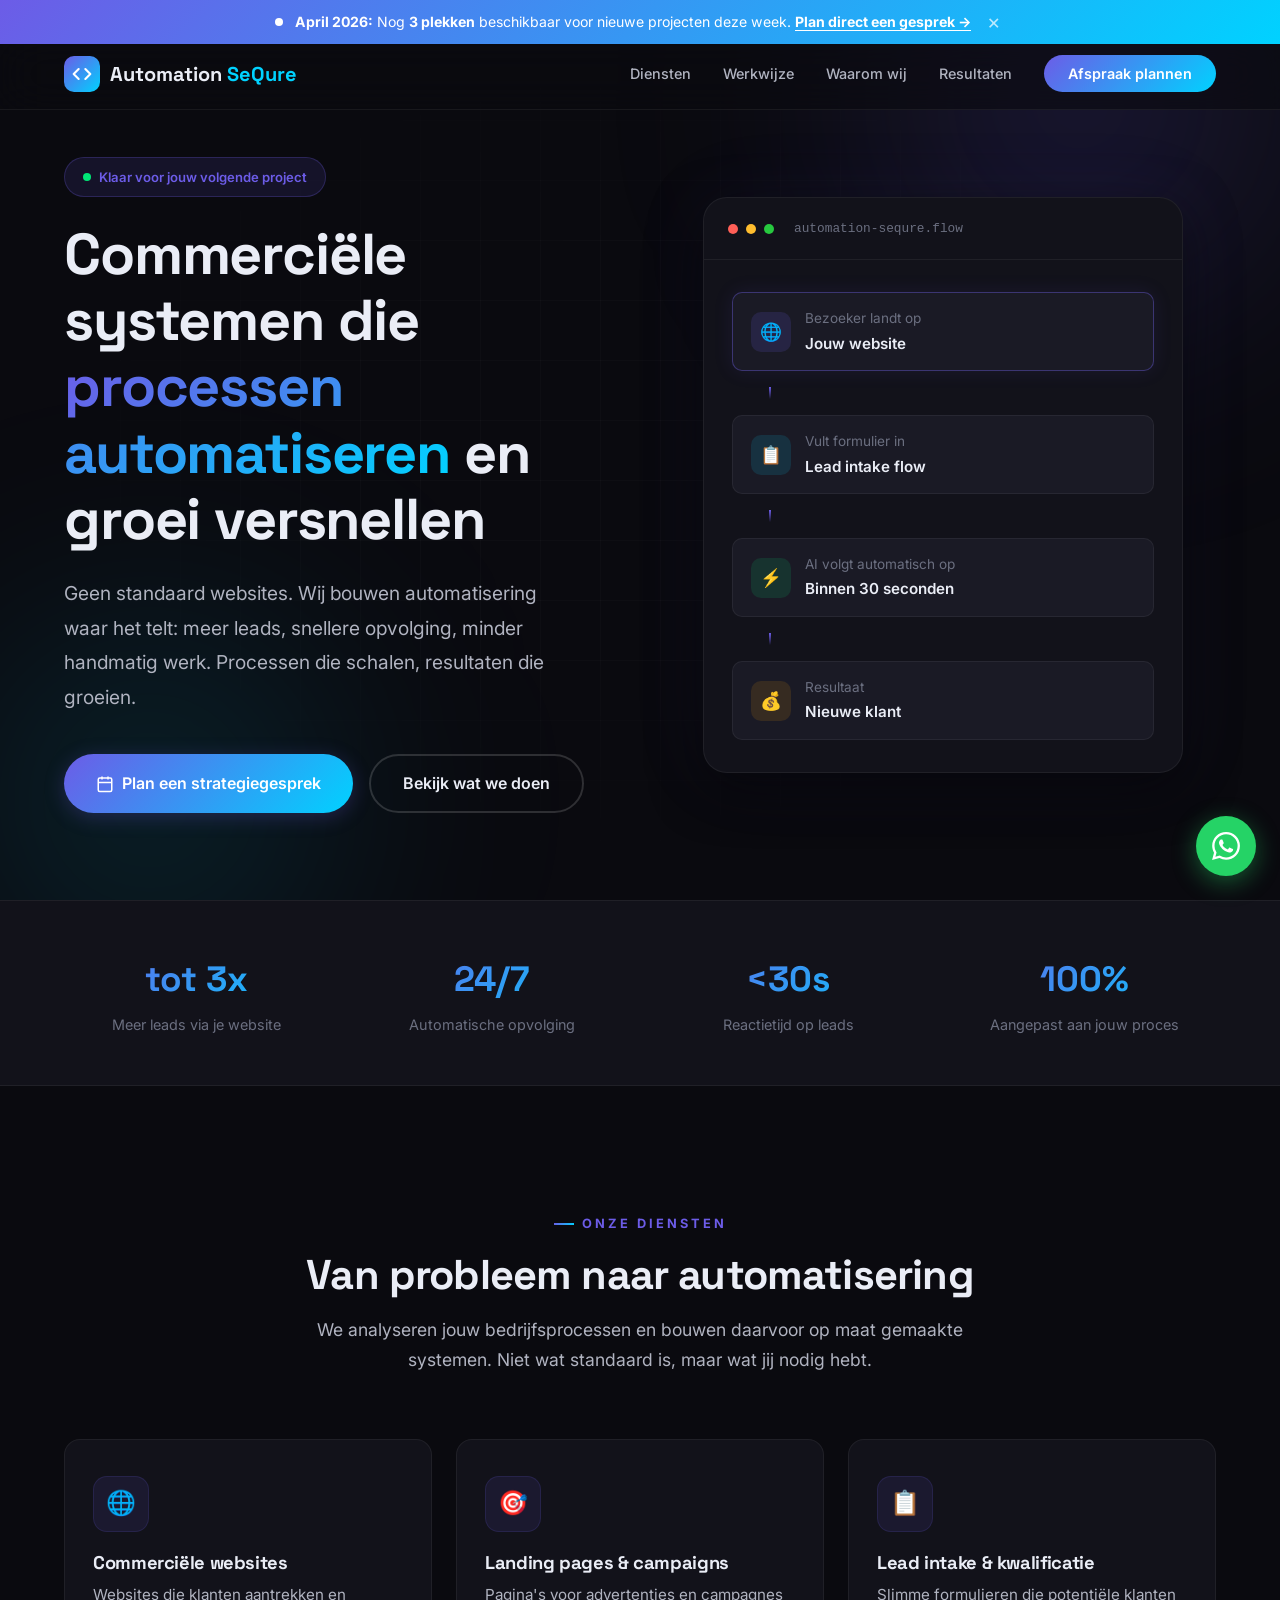
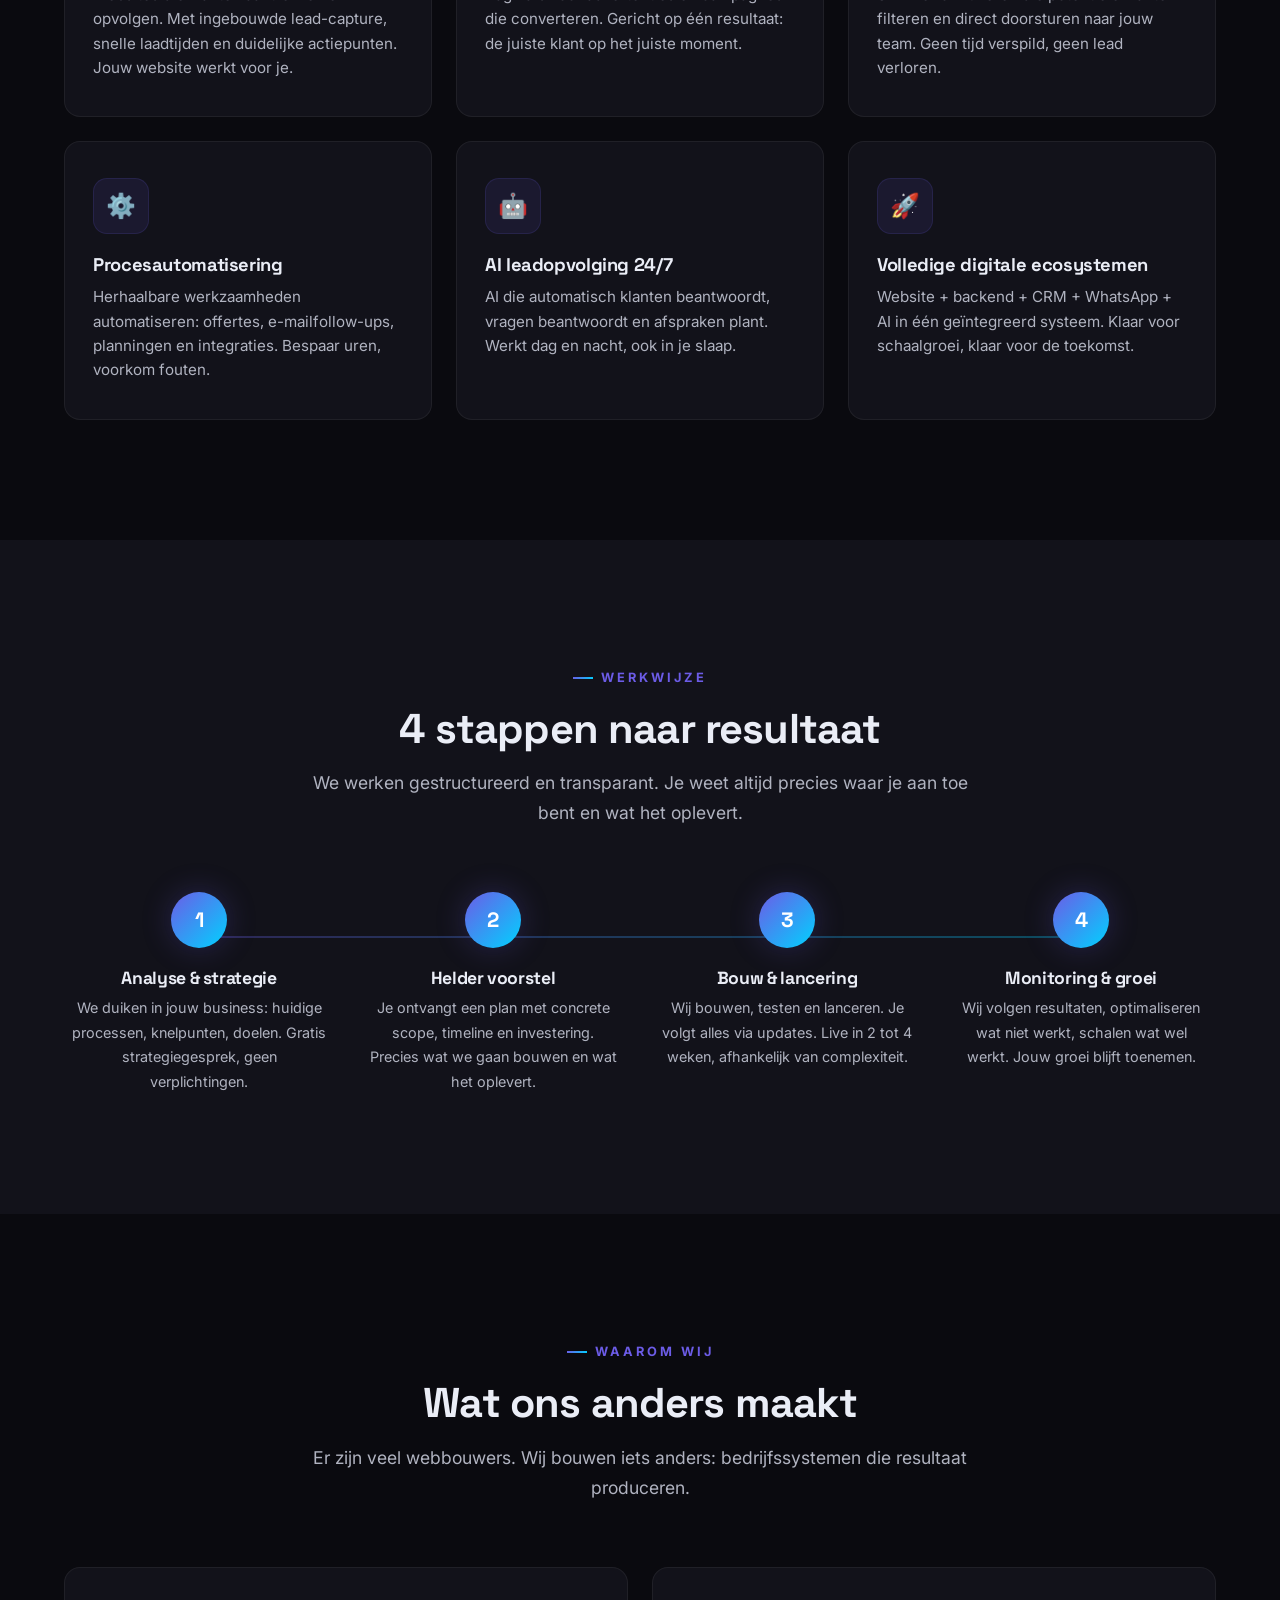
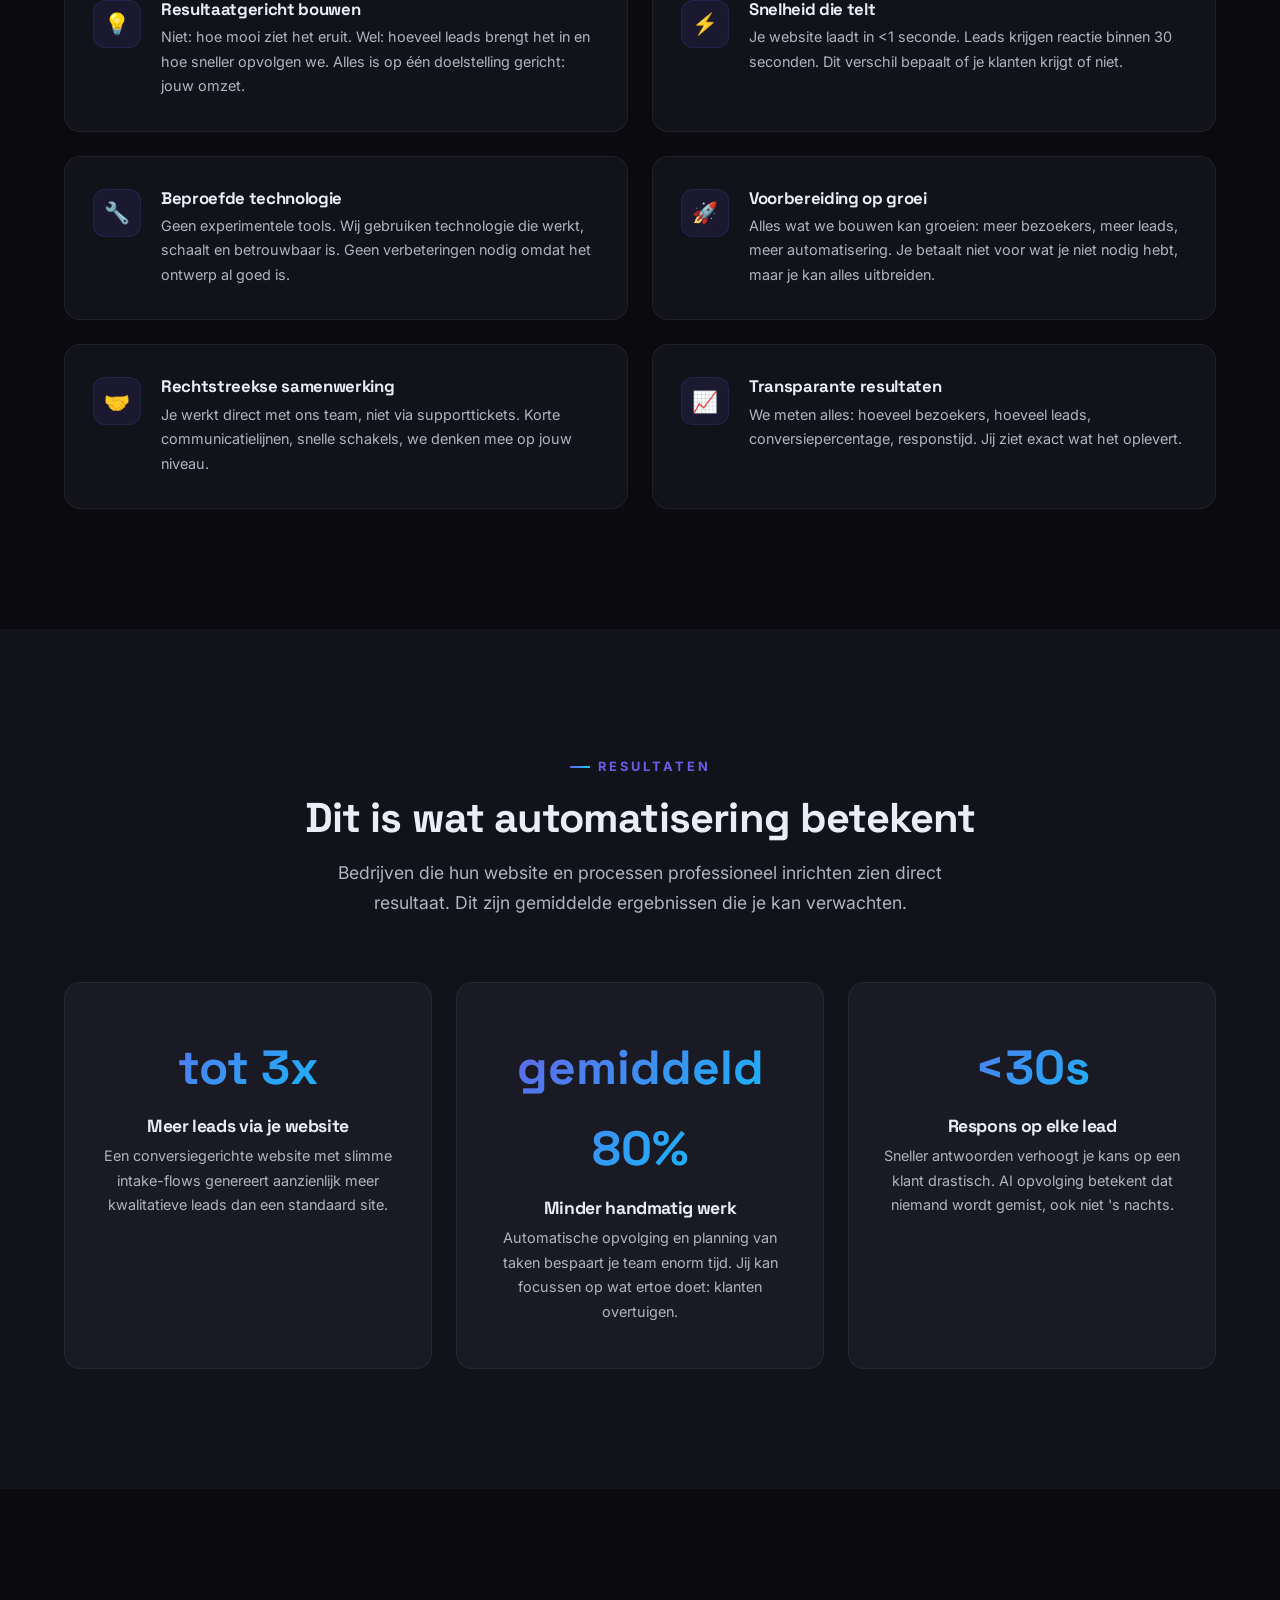
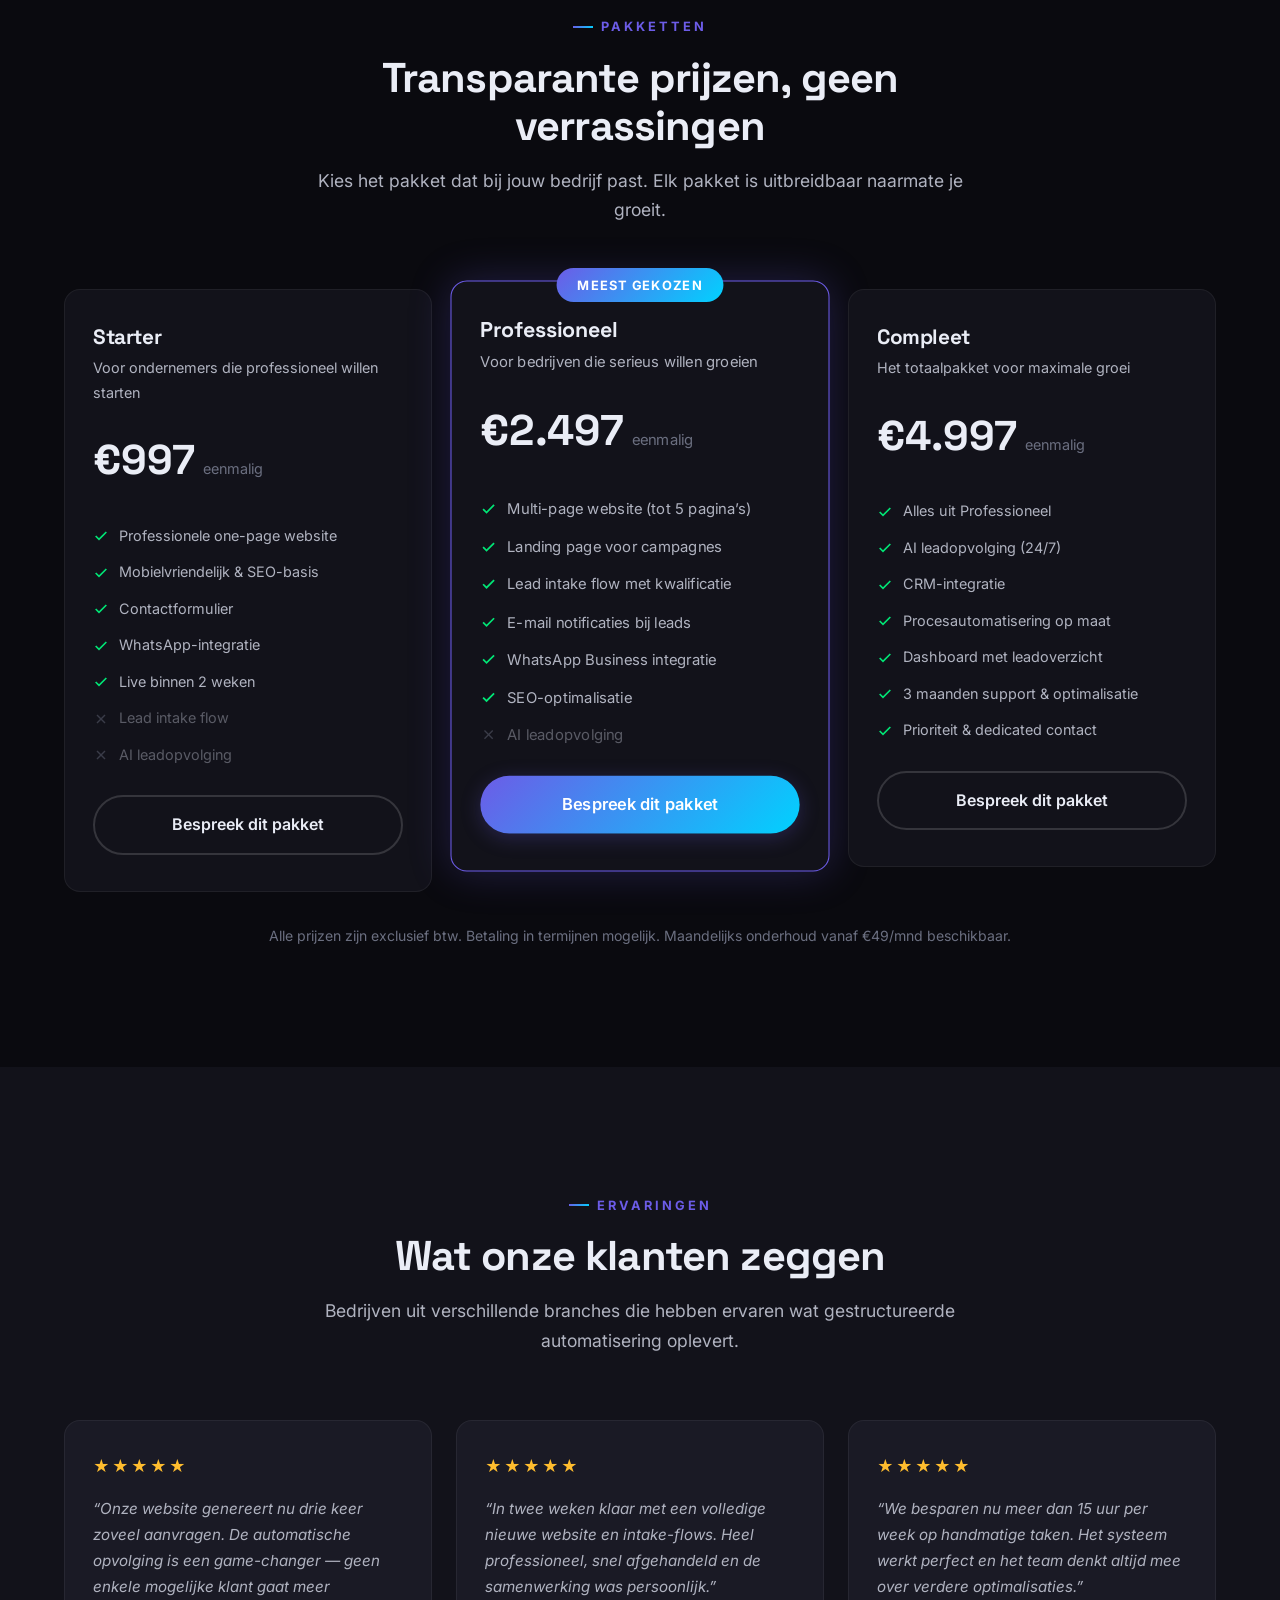
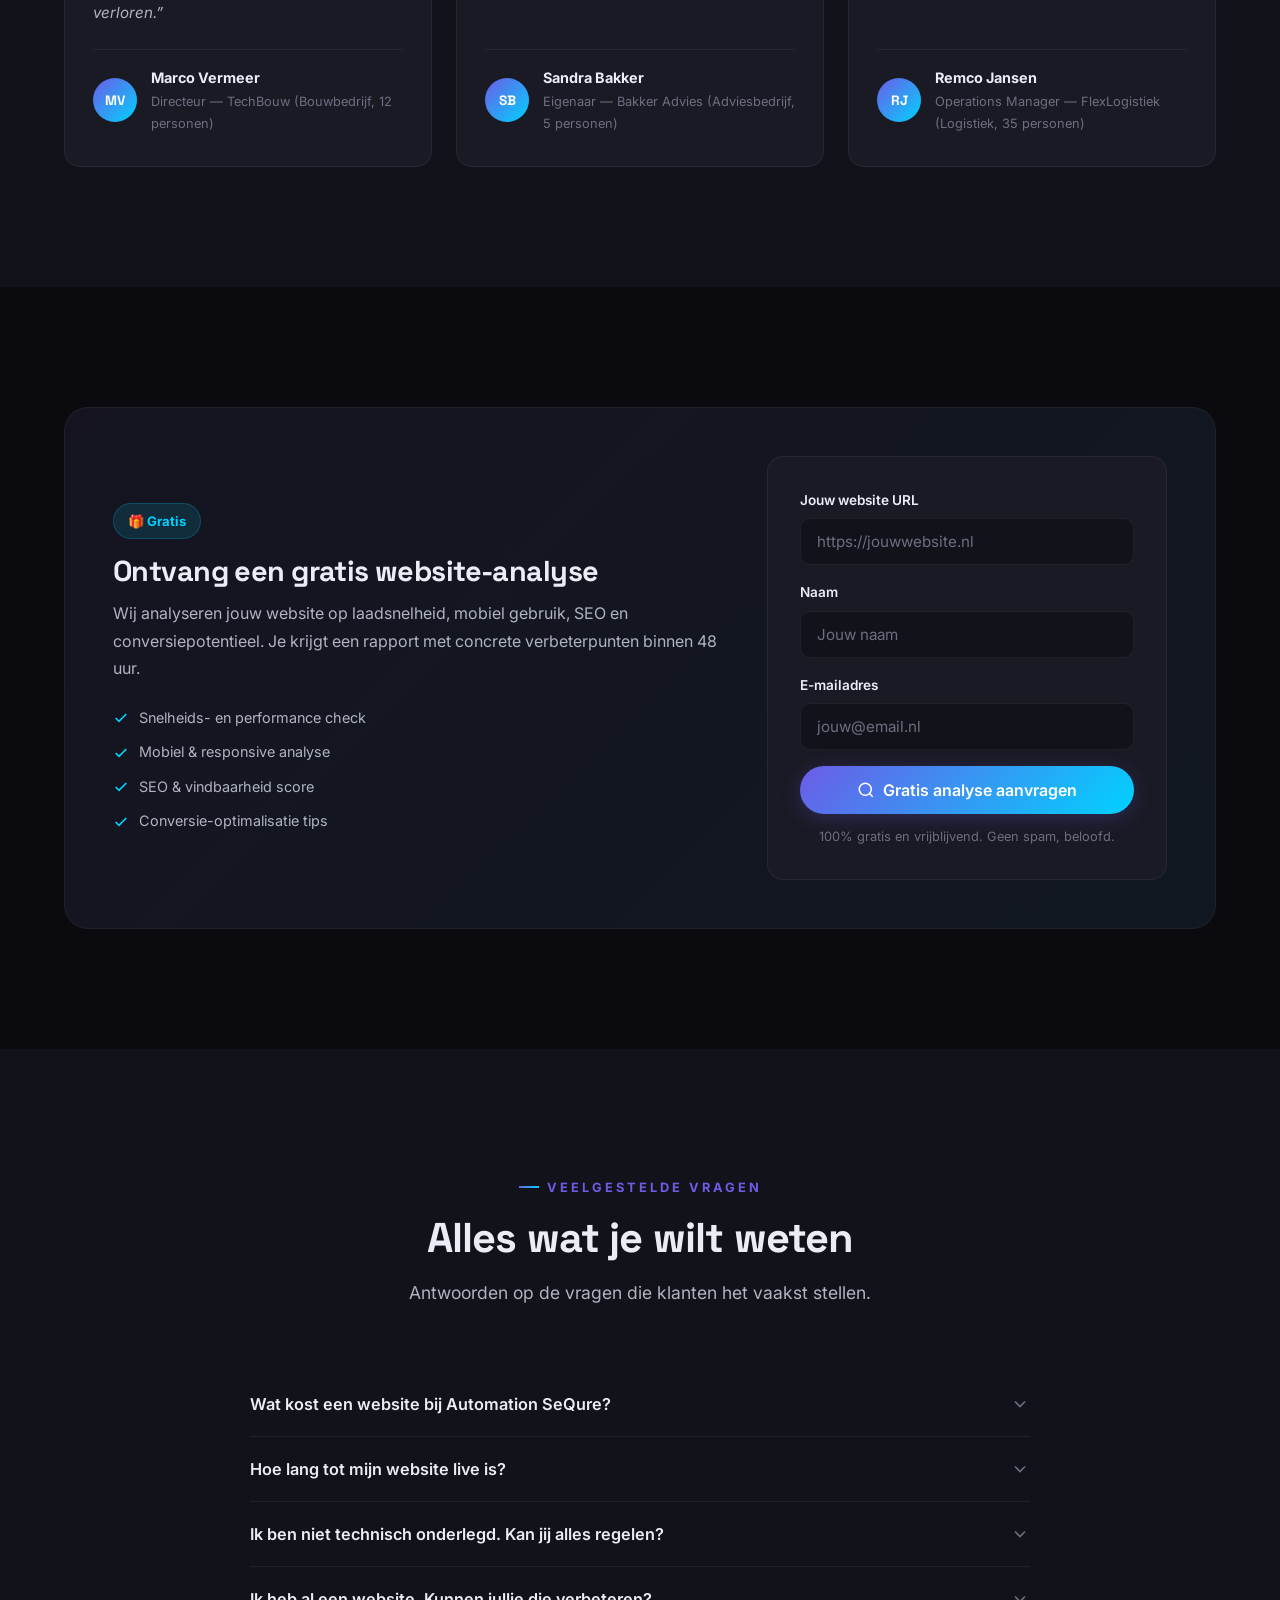
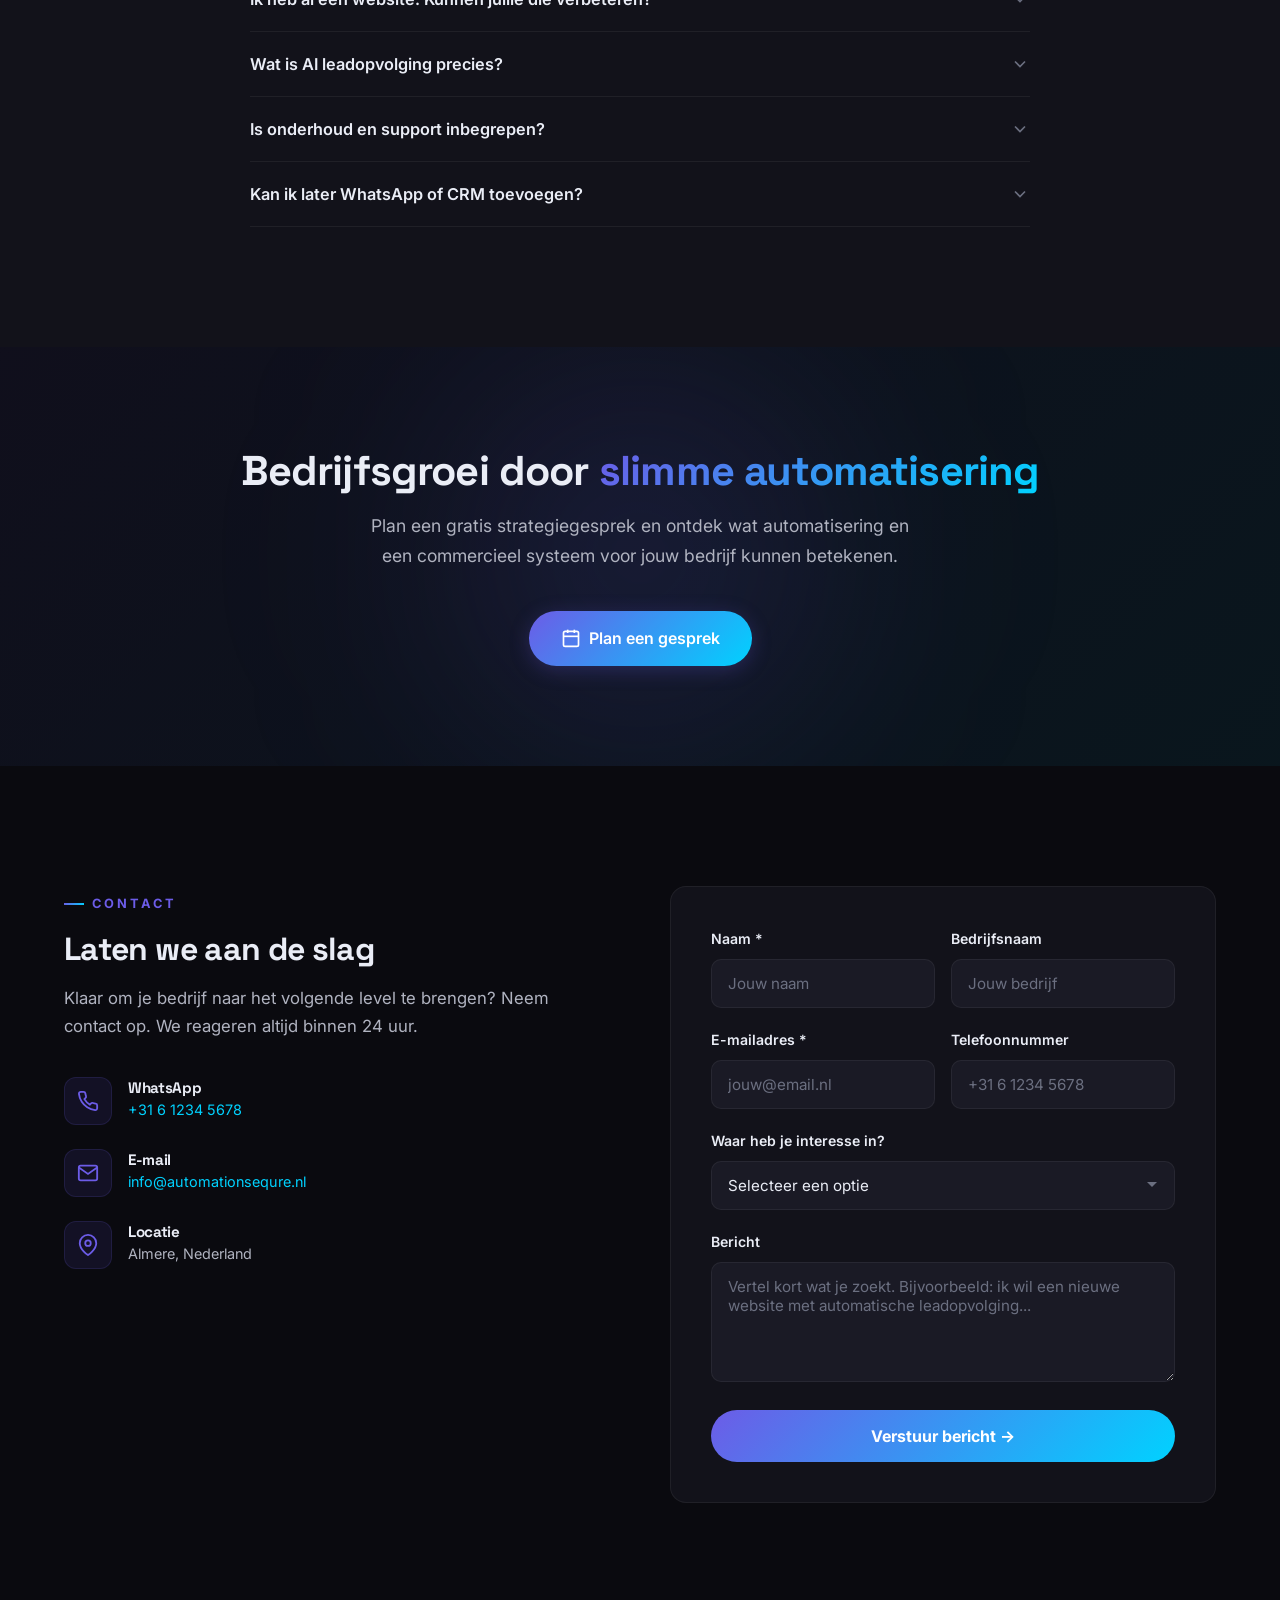
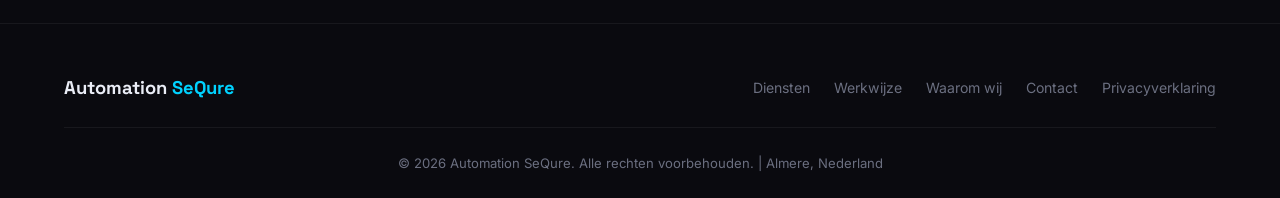
==== commit 348ea4ba: "Pakketkeuze, service-dropdown en dynamische urgentiebanner - Pakketkeuze via URL-parameter doorgeven" ====
--- a/index.html
+++ b/index.html
@@ -34,7 +34,7 @@
     <div class="container">
       <div class="urgency-inner">
         <span class="urgency-pulse"></span>
-        <p><strong>April 2026:</strong> Nog <strong>3 plekken</strong> beschikbaar voor nieuwe projecten deze maand.
+        <p><strong id="urgencyMonth">April 2026:</strong> Nog <strong id="urgencySlots">3 plekken</strong> beschikbaar voor nieuwe projecten deze week.
           <a href="afspraak.html">Plan direct een gesprek &rarr;</a>
         </p>
         <button class="urgency-close" id="urgencyClose" aria-label="Sluiten">&times;</button>
@@ -367,7 +367,7 @@
             <li class="excluded"><svg width="16" height="16" viewBox="0 0 24 24" fill="none" stroke="#6B6F80" stroke-width="2"><line x1="18" y1="6" x2="6" y2="18"/><line x1="6" y1="6" x2="18" y2="18"/></svg> Lead intake flow</li>
             <li class="excluded"><svg width="16" height="16" viewBox="0 0 24 24" fill="none" stroke="#6B6F80" stroke-width="2"><line x1="18" y1="6" x2="6" y2="18"/><line x1="6" y1="6" x2="18" y2="18"/></svg> AI leadopvolging</li>
           </ul>
-          <a href="afspraak.html" class="btn btn-outline pricing-cta">Bespreek dit pakket</a>
+          <a href="afspraak.html?pakket=starter" class="btn btn-outline pricing-cta">Bespreek dit pakket</a>
         </div>
 
         <!-- Professioneel (Popular) -->
@@ -390,7 +390,7 @@
             <li class="included"><svg width="16" height="16" viewBox="0 0 24 24" fill="none" stroke="#00E676" stroke-width="2.5"><polyline points="20 6 9 17 4 12"/></svg> SEO-optimalisatie</li>
             <li class="excluded"><svg width="16" height="16" viewBox="0 0 24 24" fill="none" stroke="#6B6F80" stroke-width="2"><line x1="18" y1="6" x2="6" y2="18"/><line x1="6" y1="6" x2="18" y2="18"/></svg> AI leadopvolging</li>
           </ul>
-          <a href="afspraak.html" class="btn btn-primary pricing-cta">Bespreek dit pakket</a>
+          <a href="afspraak.html?pakket=professioneel" class="btn btn-primary pricing-cta">Bespreek dit pakket</a>
         </div>
 
         <!-- Compleet -->
@@ -412,7 +412,7 @@
             <li class="included"><svg width="16" height="16" viewBox="0 0 24 24" fill="none" stroke="#00E676" stroke-width="2.5"><polyline points="20 6 9 17 4 12"/></svg> 3 maanden support &amp; optimalisatie</li>
             <li class="included"><svg width="16" height="16" viewBox="0 0 24 24" fill="none" stroke="#00E676" stroke-width="2.5"><polyline points="20 6 9 17 4 12"/></svg> Prioriteit &amp; dedicated contact</li>
           </ul>
-          <a href="afspraak.html" class="btn btn-outline pricing-cta">Bespreek dit pakket</a>
+          <a href="afspraak.html?pakket=compleet" class="btn btn-outline pricing-cta">Bespreek dit pakket</a>
         </div>
       </div>
 
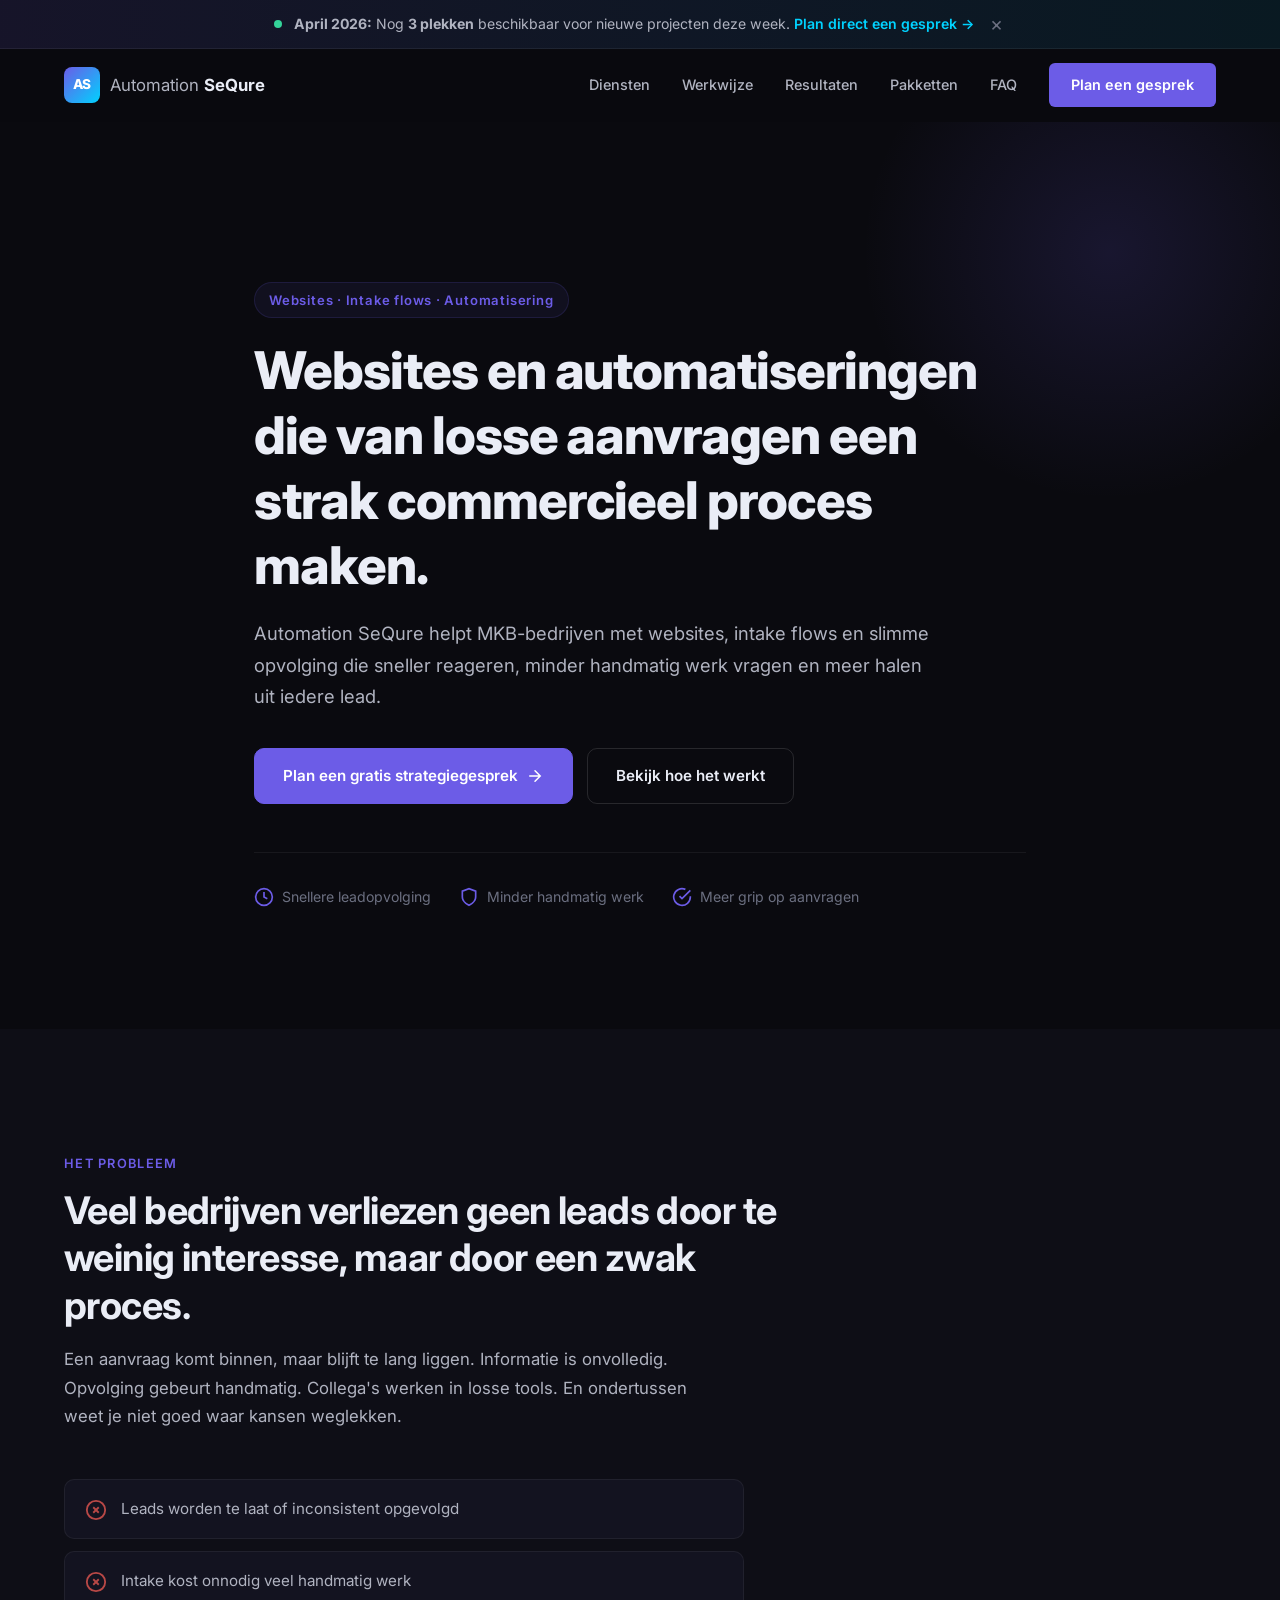
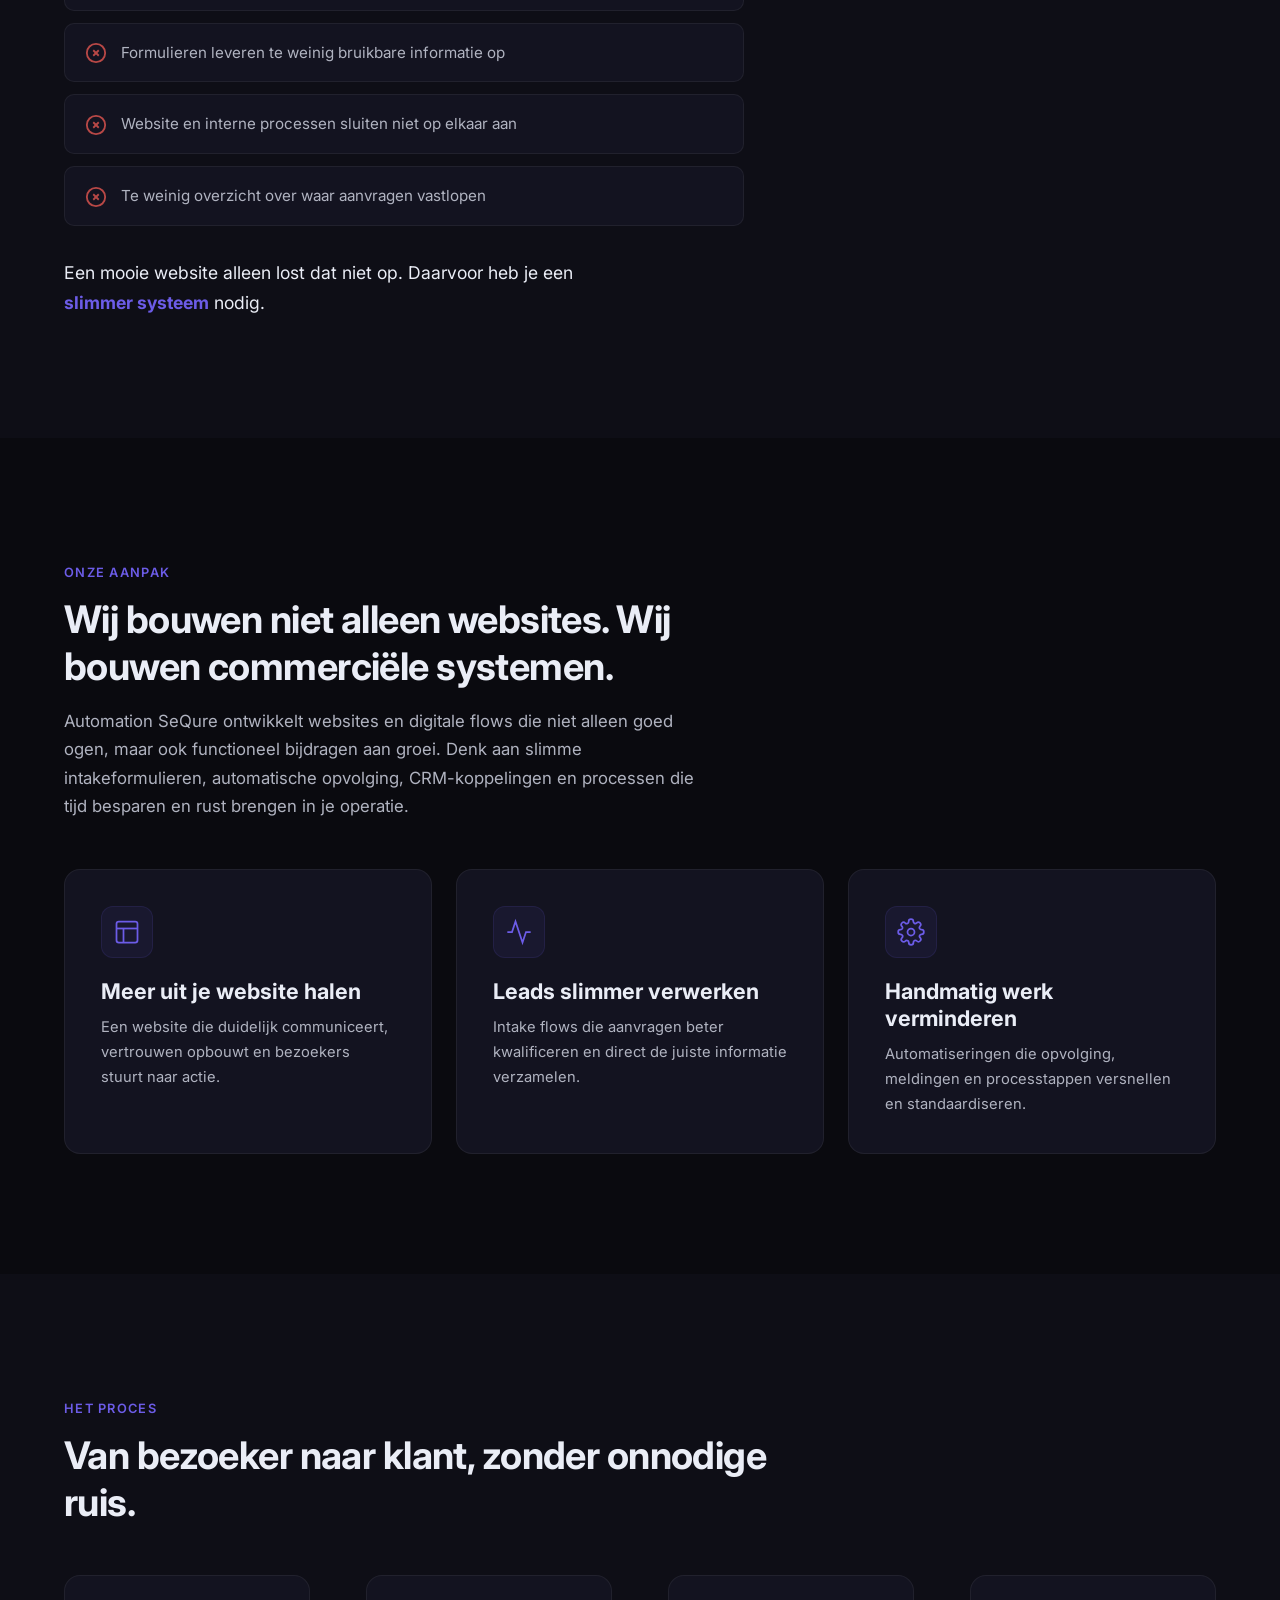
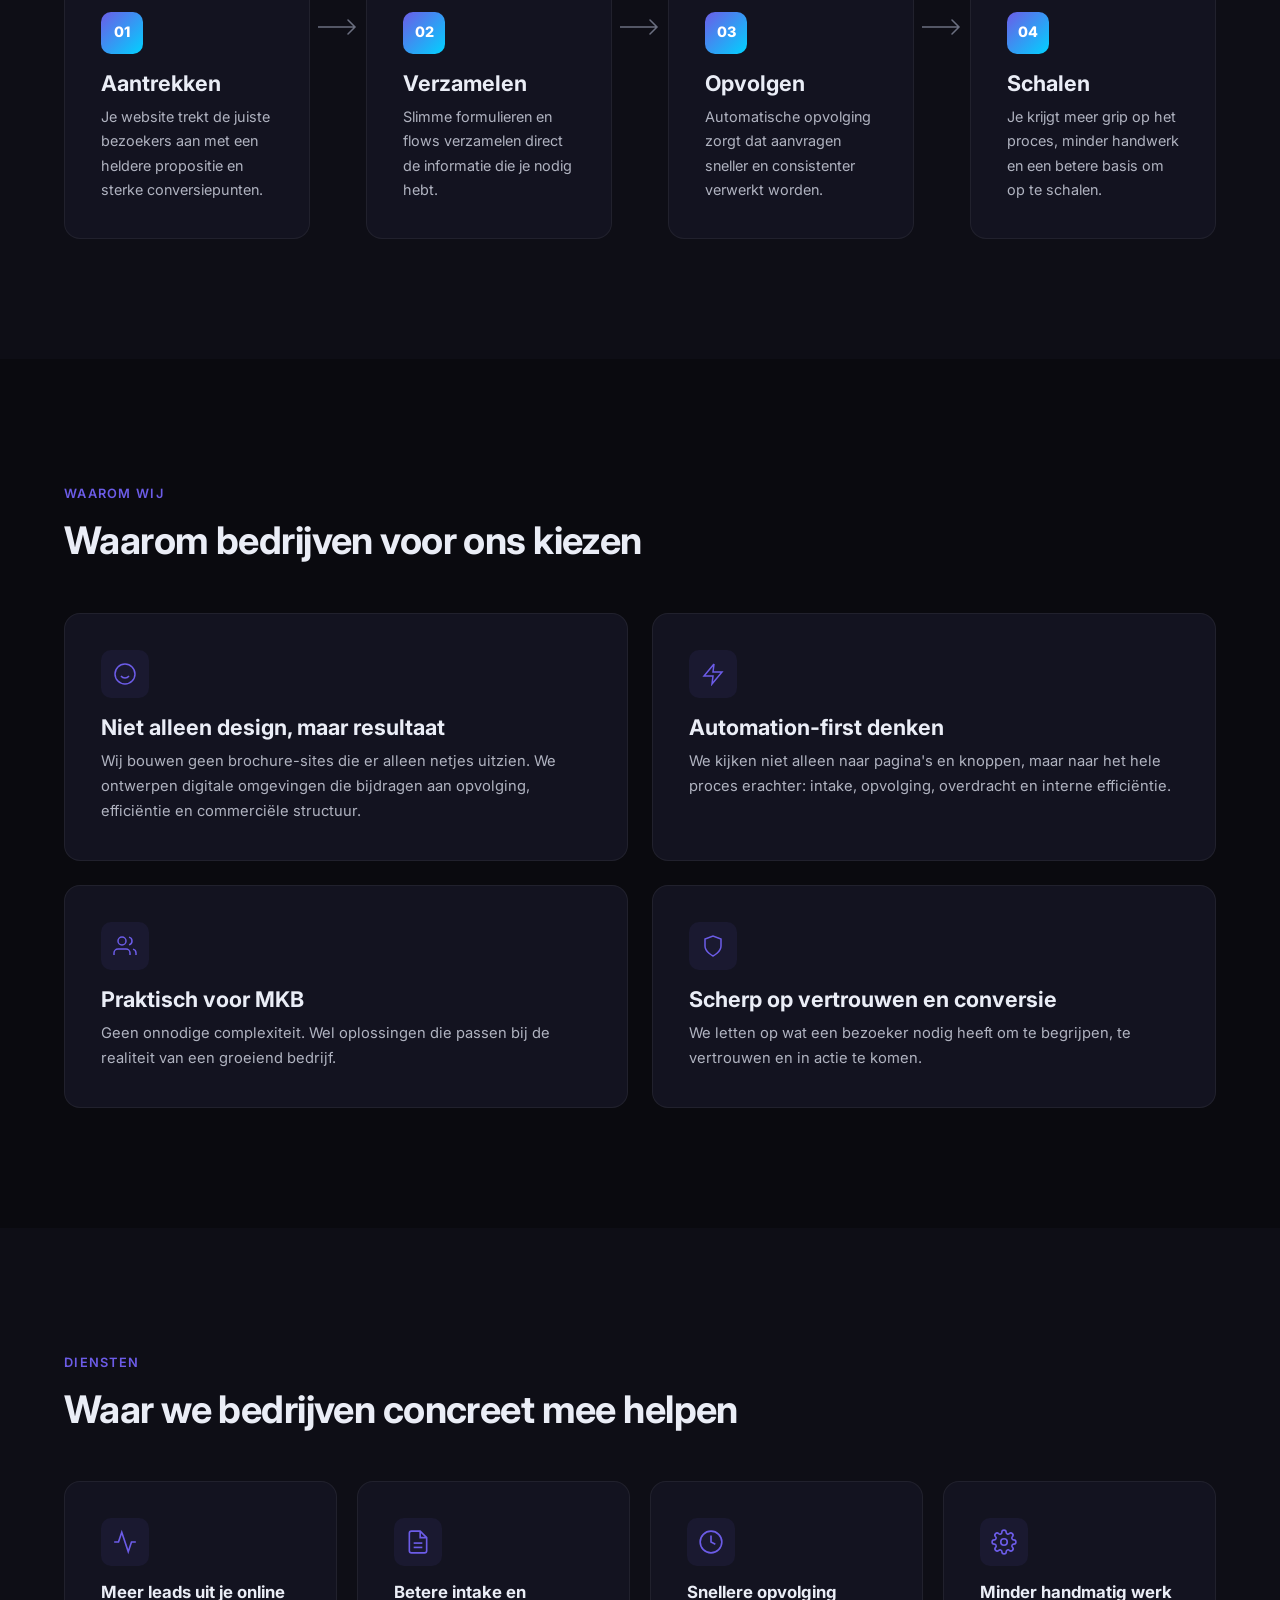
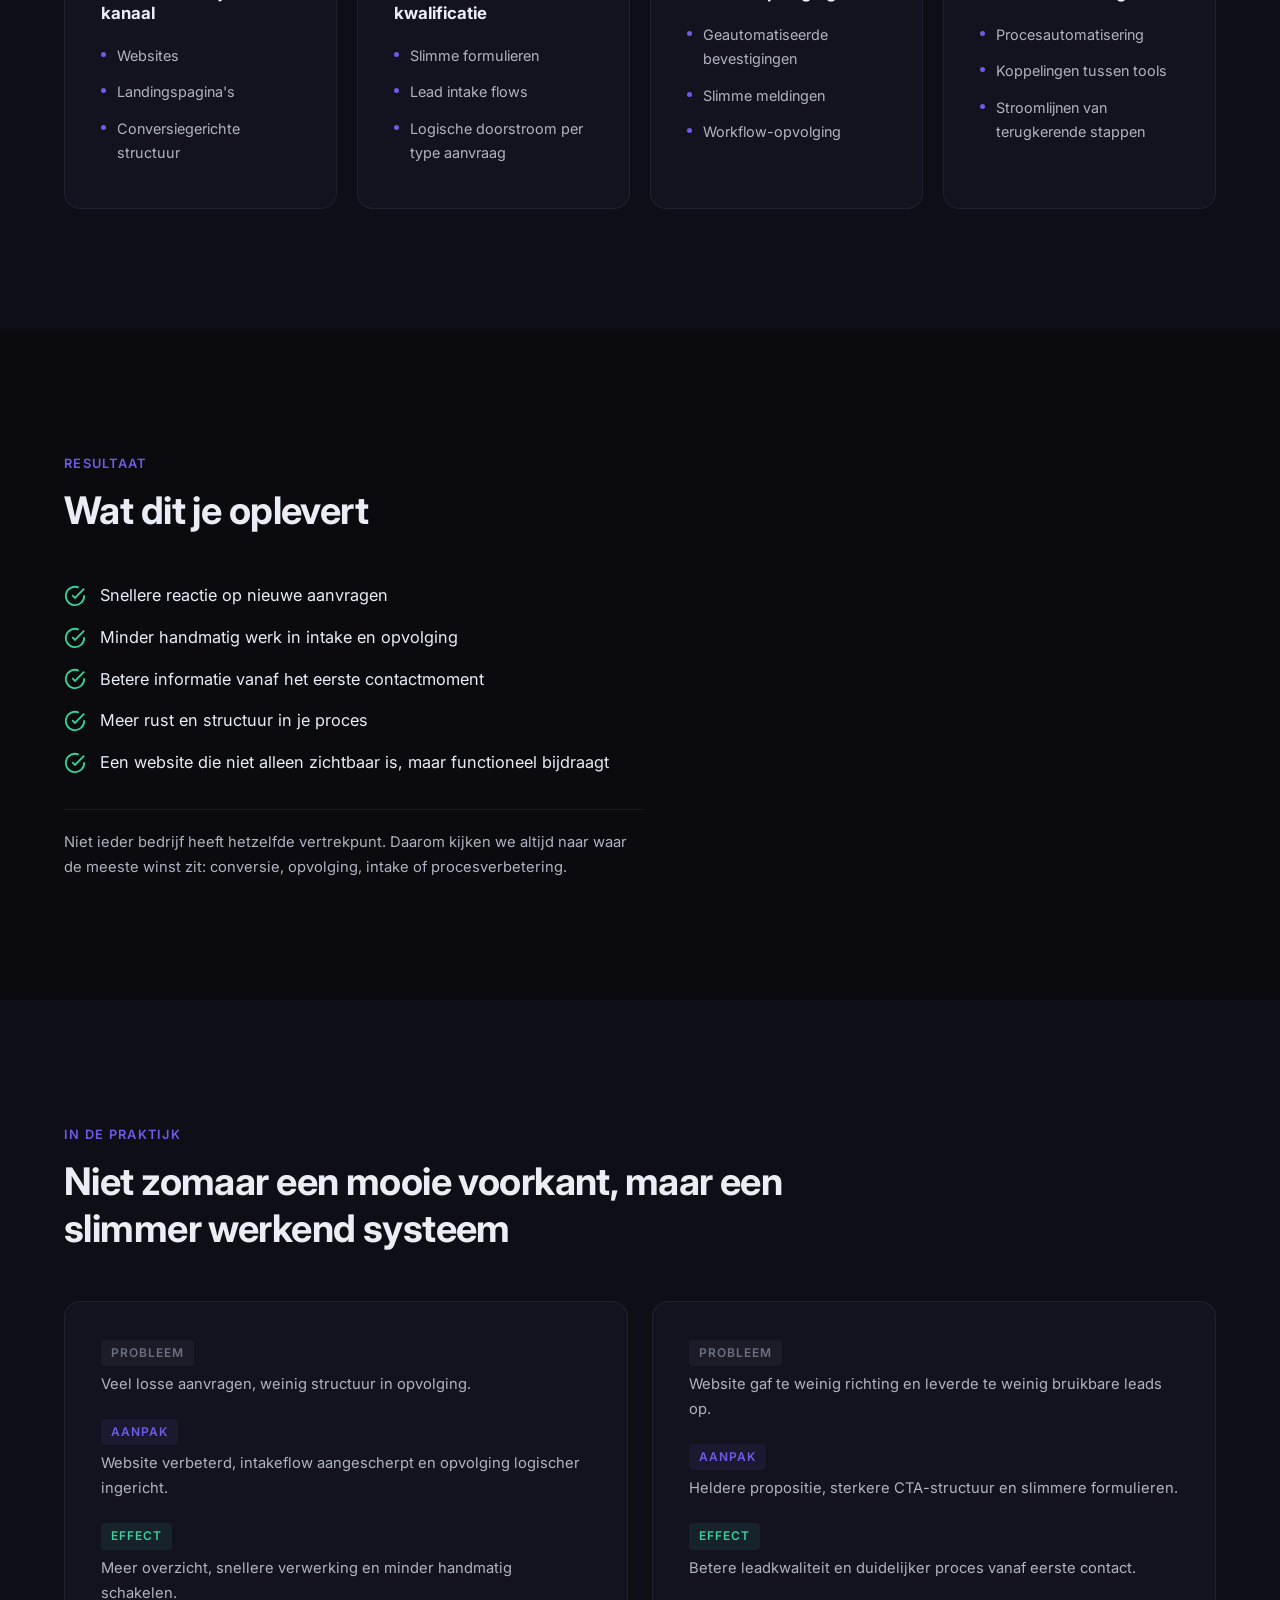
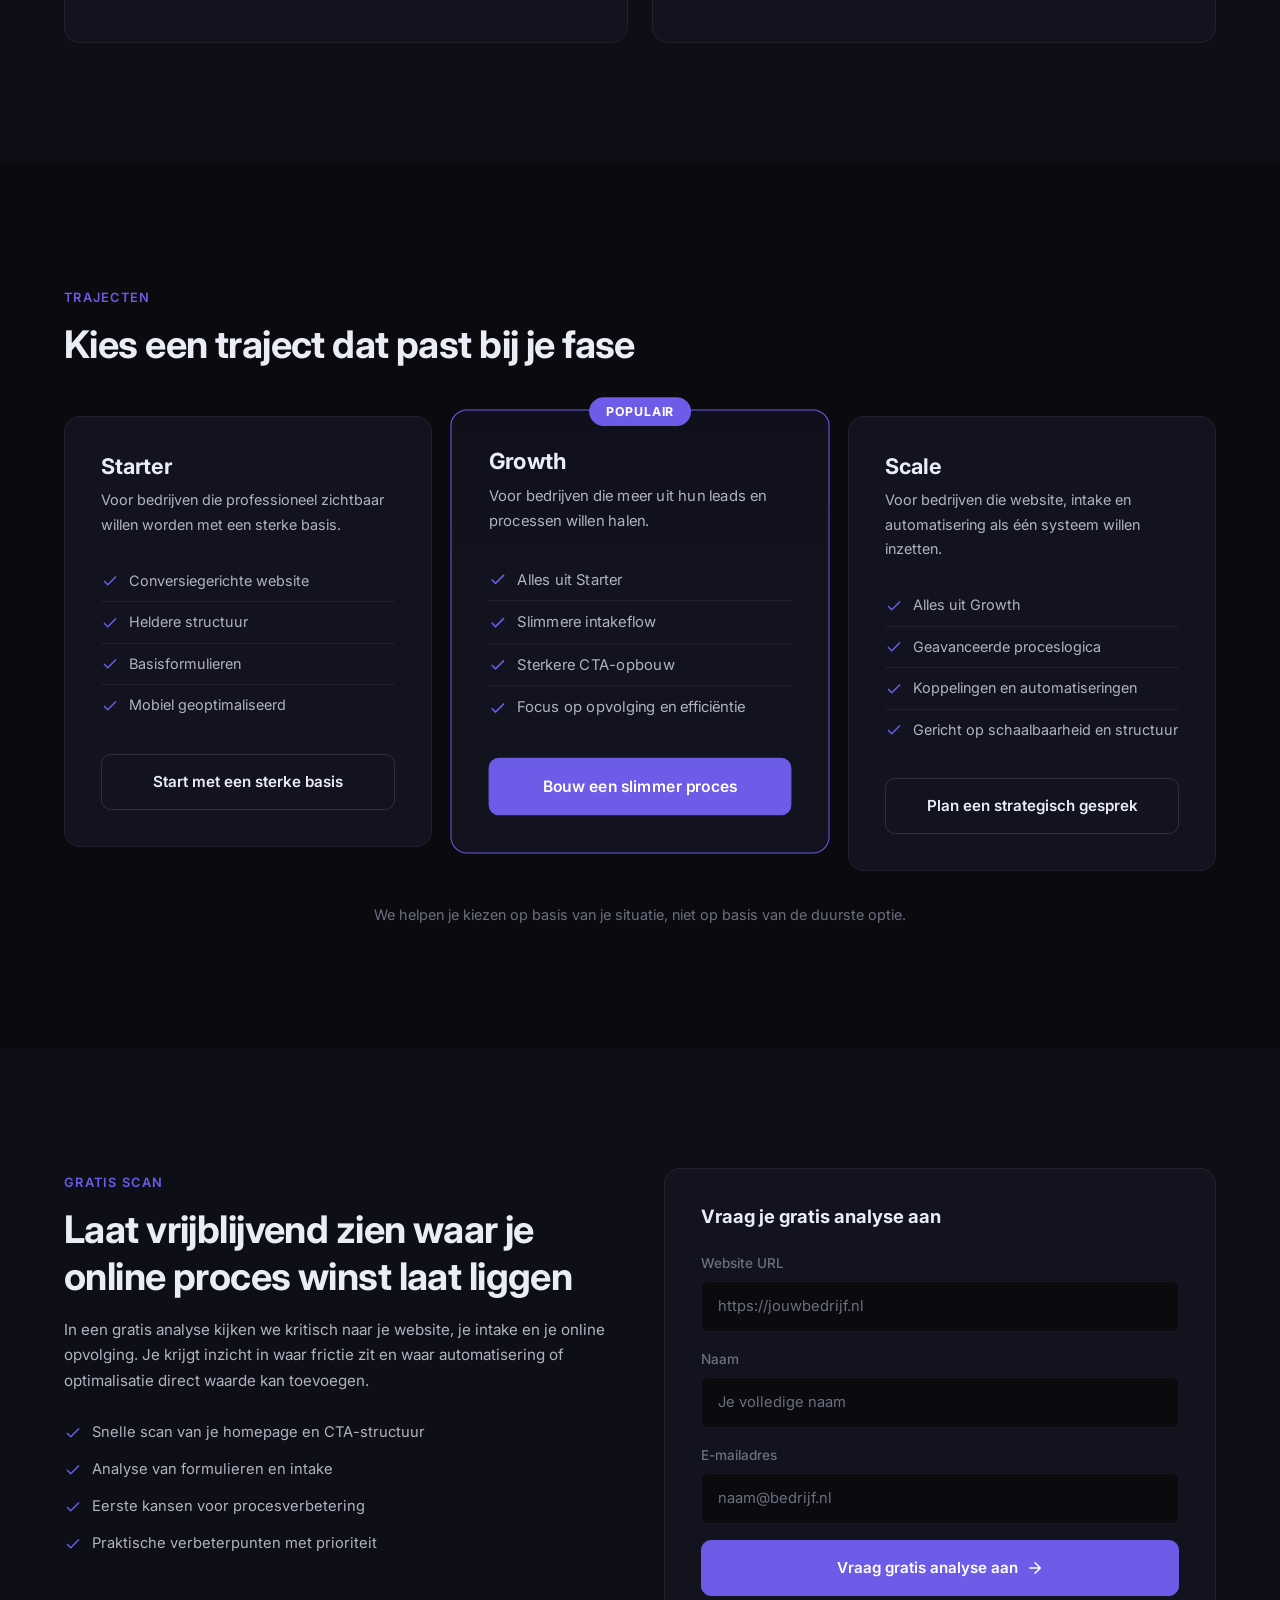
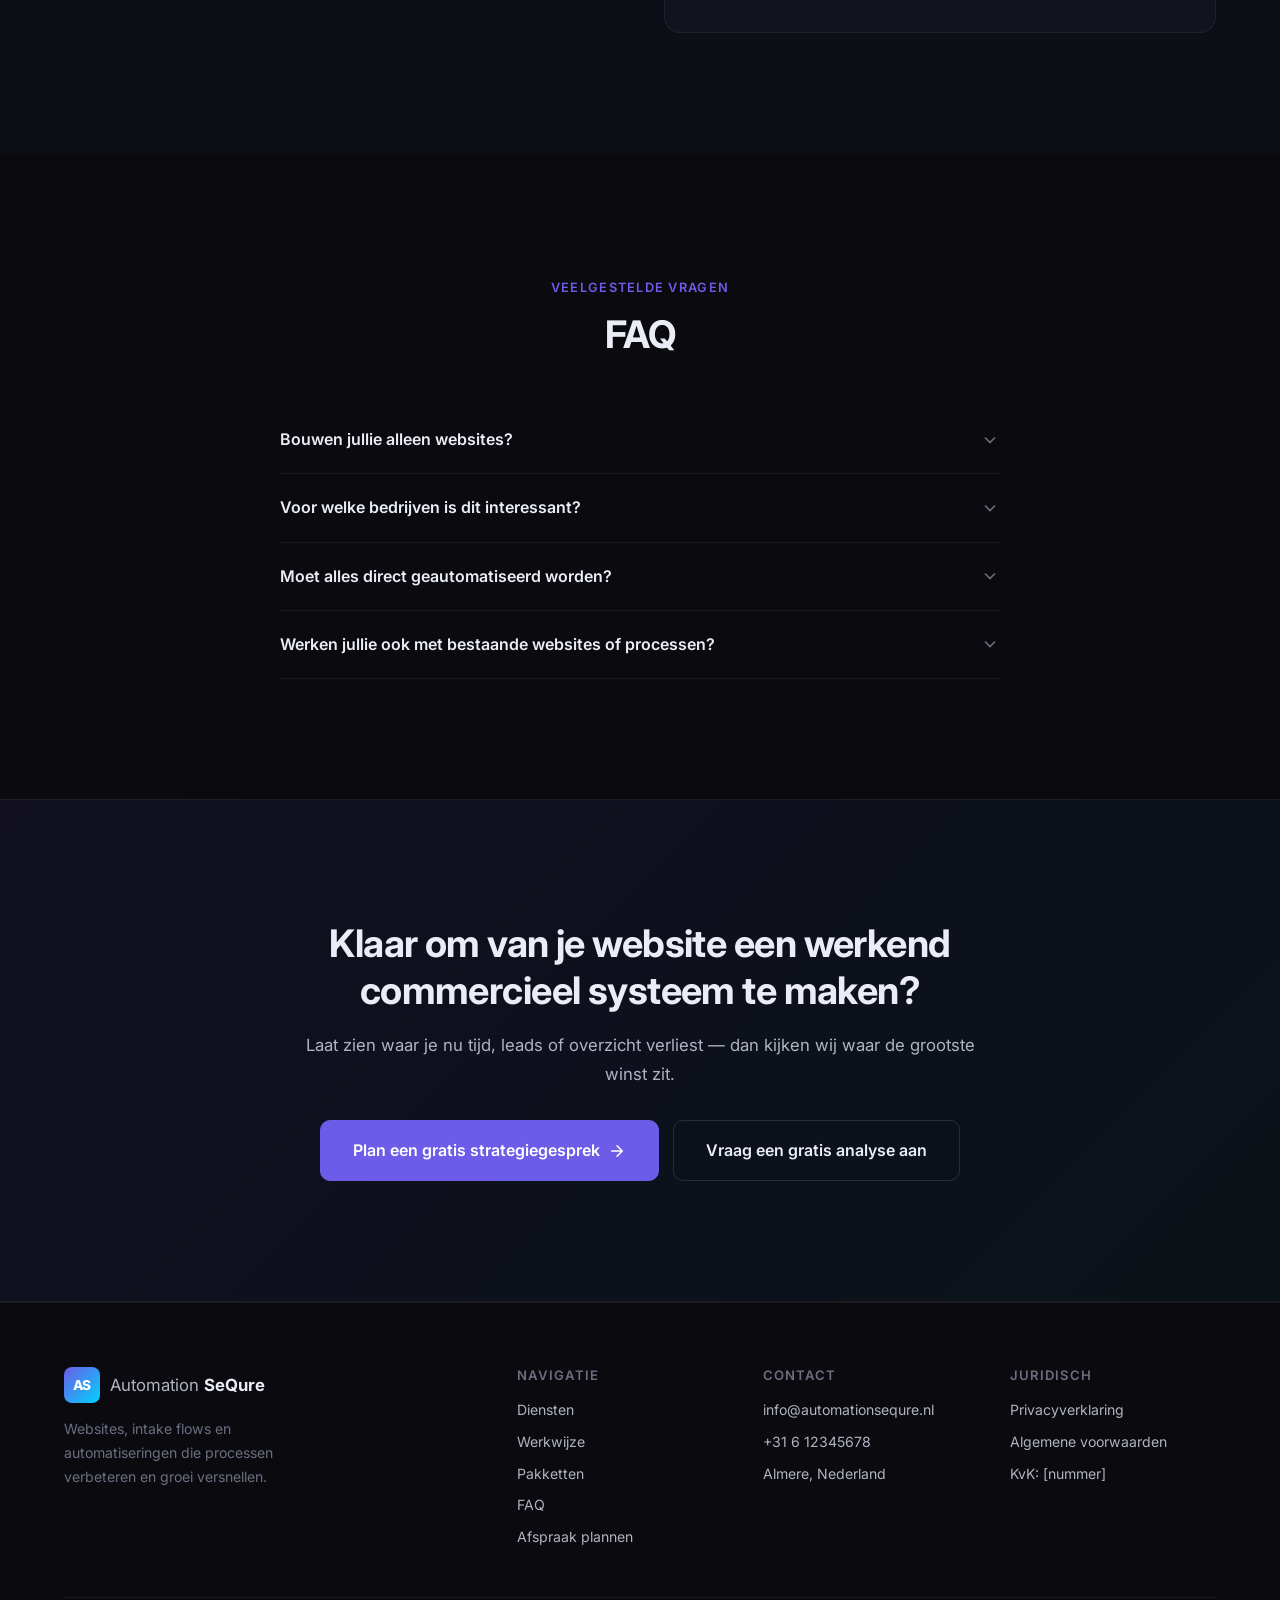
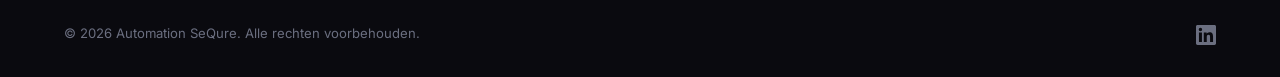
==== commit 4d4ae1bb: "Complete homepage rebuild: premium B2B design, CRO-optimized - 13-sectie homepage met volledige Nede" ====
--- a/index.html
+++ b/index.html
@@ -3,28 +3,11 @@
 <head>
   <meta charset="UTF-8">
   <meta name="viewport" content="width=device-width, initial-scale=1.0">
-  <title>Automation SeQure | Websites, Automatisering & AI voor MKB</title>
-  <meta name="description" content="Automation SeQure bouwt commerciële systemen die processen automatiseren en bedrijfsgroei versnellen. Professionele websites met slimme automatiseringen voor meer leads en sneller resultaat.">
-  <meta name="keywords" content="automatisering bedrijfsprocessen, commerciële websites, AI leadopvolging, procesautomatisering MKB, Almere, digitale transformatie">
-  <meta name="author" content="Automation SeQure">
-  <meta name="robots" content="index, follow">
-
-  <!-- Open Graph -->
-  <meta property="og:title" content="Automation SeQure | Commerciële Systemen & Automatisering">
-  <meta property="og:description" content="Wij bouwen commerciële systemen die processen automatiseren en bedrijfsgroei versnellen. Meer leads, sneller resultaat, minder handwerk.">
-  <meta property="og:type" content="website">
-  <meta property="og:url" content="https://automationsequre.nl">
-  <meta property="og:locale" content="nl_NL">
-
-  <!-- Favicon placeholder -->
-  <link rel="icon" type="image/svg+xml" href="data:image/svg+xml,%3Csvg xmlns='http://www.w3.org/2000/svg' viewBox='0 0 32 32'%3E%3Crect width='32' height='32' rx='8' fill='%236C5CE7'/%3E%3Ctext x='16' y='22' text-anchor='middle' fill='white' font-size='18' font-weight='bold' font-family='sans-serif'%3EA%3C/text%3E%3C/svg%3E">
-
-  <!-- Fonts -->
+  <title>Automation SeQure — Websites &amp; automatiseringen die processen verbeteren</title>
+  <meta name="description" content="Automation SeQure helpt MKB-bedrijven met websites, intake flows en slimme opvolging die sneller reageren, minder handmatig werk vragen en meer halen uit iedere lead.">
   <link rel="preconnect" href="https://fonts.googleapis.com">
   <link rel="preconnect" href="https://fonts.gstatic.com" crossorigin>
-  <link href="https://fonts.googleapis.com/css2?family=Inter:wght@300;400;500;600;700;800&family=Space+Grotesk:wght@500;600;700;800&display=swap" rel="stylesheet">
-
-  <!-- Styles -->
+  <link href="https://fonts.googleapis.com/css2?family=Inter:wght@400;500;600;700;800&display=swap" rel="stylesheet">
   <link rel="stylesheet" href="styles.css">
 </head>
 <body>
@@ -44,698 +27,602 @@
 
   <!-- ==================== HEADER ==================== -->
   <header class="header" id="header">
-    <div class="header-inner">
-      <a href="#" class="logo" aria-label="Automation SeQure home">
-        <div class="logo-icon">
-          <svg viewBox="0 0 24 24" fill="none" stroke="white" stroke-width="2.5" stroke-linecap="round" stroke-linejoin="round">
-            <polyline points="16 18 22 12 16 6"></polyline>
-            <polyline points="8 6 2 12 8 18"></polyline>
-          </svg>
-        </div>
-        <div class="logo-text">Automation <span>SeQure</span></div>
+    <div class="container header-inner">
+      <a href="/" class="logo" aria-label="Automation SeQure homepage">
+        <span class="logo-icon">AS</span>
+        <span class="logo-text">Automation <strong>SeQure</strong></span>
       </a>
-
-      <nav>
-        <ul class="nav-links" id="navLinks">
-          <li><a href="#diensten">Diensten</a></li>
-          <li><a href="#werkwijze">Werkwijze</a></li>
-          <li><a href="#waarom">Waarom wij</a></li>
-          <li><a href="#resultaten">Resultaten</a></li>
-          <li><a href="afspraak.html" class="nav-cta">Afspraak plannen</a></li>
-        </ul>
+      <nav class="nav-links" id="navLinks" aria-label="Hoofdnavigatie">
+        <a href="#diensten">Diensten</a>
+        <a href="#werkwijze">Werkwijze</a>
+        <a href="#resultaten">Resultaten</a>
+        <a href="#pakketten">Pakketten</a>
+        <a href="#faq">FAQ</a>
+        <a href="afspraak.html" class="nav-cta">Plan een gesprek</a>
       </nav>
-
-      <button class="hamburger" id="hamburger" aria-label="Menu openen">
+      <button class="hamburger" id="hamburger" aria-label="Menu openen" aria-expanded="false">
         <span></span><span></span><span></span>
       </button>
     </div>
   </header>
 
-
   <!-- ==================== HERO ==================== -->
   <section class="hero" id="hero">
-    <div class="hero-glow hero-glow-1"></div>
-    <div class="hero-glow hero-glow-2"></div>
-    <div class="hero-grid-bg"></div>
-
-    <div class="container">
-      <div class="hero-content">
-        <div>
-          <div class="hero-badge">
-            <span class="pulse-dot"></span>
-            Klaar voor jouw volgende project
-          </div>
-          <h1>Commerciële systemen die <span class="gradient-text">processen automatiseren</span> en groei versnellen</h1>
-          <p class="hero-sub">Geen standaard websites. Wij bouwen automatisering waar het telt: meer leads, snellere opvolging, minder handmatig werk. Processen die schalen, resultaten die groeien.</p>
-          <div class="hero-buttons">
-            <a href="afspraak.html" class="btn btn-primary">
-              <svg width="18" height="18" viewBox="0 0 24 24" fill="none" stroke="currentColor" stroke-width="2"><rect x="3" y="4" width="18" height="18" rx="2" ry="2"/><line x1="16" y1="2" x2="16" y2="6"/><line x1="8" y1="2" x2="8" y2="6"/><line x1="3" y1="10" x2="21" y2="10"/></svg>
-              Plan een strategiegesprek
-            </a>
-            <a href="#diensten" class="btn btn-outline">Bekijk wat we doen</a>
-          </div>
-        </div>
-
-        <div class="hero-visual">
-          <div class="hero-visual-card">
-            <div class="visual-header">
-              <div class="visual-dot visual-dot-r"></div>
-              <div class="visual-dot visual-dot-y"></div>
-              <div class="visual-dot visual-dot-g"></div>
-              <span>automation-sequre.flow</span>
-            </div>
-            <div class="visual-body">
-              <div class="visual-flow">
-                <div class="flow-item active" id="flow1">
-                  <div class="flow-icon" style="background:rgba(108,92,231,0.15);">&#127760;</div>
-                  <div>
-                    <div class="flow-label">Bezoeker landt op</div>
-                    <div class="flow-value">Jouw website</div>
-                  </div>
-                </div>
-                <div class="flow-connector"></div>
-                <div class="flow-item" id="flow2">
-                  <div class="flow-icon" style="background:rgba(0,210,255,0.12);">&#128203;</div>
-                  <div>
-                    <div class="flow-label">Vult formulier in</div>
-                    <div class="flow-value">Lead intake flow</div>
-                  </div>
-                </div>
-                <div class="flow-connector"></div>
-                <div class="flow-item" id="flow3">
-                  <div class="flow-icon" style="background:rgba(0,230,118,0.12);">&#9889;</div>
-                  <div>
-                    <div class="flow-label">AI volgt automatisch op</div>
-                    <div class="flow-value">Binnen 30 seconden</div>
-                  </div>
-                </div>
-                <div class="flow-connector"></div>
-                <div class="flow-item" id="flow4">
-                  <div class="flow-icon" style="background:rgba(255,165,0,0.12);">&#128176;</div>
-                  <div>
-                    <div class="flow-label">Resultaat</div>
-                    <div class="flow-value">Nieuwe klant</div>
-                  </div>
-                </div>
-              </div>
-            </div>
-          </div>
-        </div>
-      </div>
-    </div>
-  </section>
-
-
-  <!-- ==================== STATS ==================== -->
-  <section class="stats-bar">
-    <div class="container">
-      <div class="stats-grid">
-        <div class="reveal">
-          <div class="stat-number">tot 3x</div>
-          <div class="stat-label">Meer leads via je website</div>
-        </div>
-        <div class="reveal reveal-delay-1">
-          <div class="stat-number">24/7</div>
-          <div class="stat-label">Automatische opvolging</div>
-        </div>
-        <div class="reveal reveal-delay-2">
-          <div class="stat-number">&lt;30s</div>
-          <div class="stat-label">Reactietijd op leads</div>
-        </div>
-        <div class="reveal reveal-delay-3">
-          <div class="stat-number">100%</div>
-          <div class="stat-label">Aangepast aan jouw proces</div>
-        </div>
-      </div>
-    </div>
-  </section>
-
+    <div class="hero-glow"></div>
+    <div class="container hero-content">
+      <span class="hero-label">Websites &middot; Intake flows &middot; Automatisering</span>
+      <h1 class="hero-headline">Websites en automatiseringen die van losse aanvragen een strak commercieel proces maken.</h1>
+      <p class="hero-sub">Automation SeQure helpt MKB-bedrijven met websites, intake flows en slimme opvolging die sneller reageren, minder handmatig werk vragen en meer halen uit iedere lead.</p>
+      <div class="hero-buttons">
+        <a href="afspraak.html" class="btn btn-primary">Plan een gratis strategiegesprek
+          <svg width="18" height="18" viewBox="0 0 24 24" fill="none" stroke="currentColor" stroke-width="2" stroke-linecap="round"><path d="M5 12h14M12 5l7 7-7 7"/></svg>
+        </a>
+        <a href="#werkwijze" class="btn btn-outline">Bekijk hoe het werkt</a>
+      </div>
+      <div class="trust-bar">
+        <div class="trust-item">
+          <svg width="20" height="20" viewBox="0 0 24 24" fill="none" stroke="currentColor" stroke-width="2"><circle cx="12" cy="12" r="10"/><polyline points="12 6 12 12 16 14"/></svg>
+          <span>Snellere leadopvolging</span>
+        </div>
+        <div class="trust-item">
+          <svg width="20" height="20" viewBox="0 0 24 24" fill="none" stroke="currentColor" stroke-width="2"><path d="M12 22s8-4 8-10V5l-8-3-8 3v7c0 6 8 10 8 10z"/></svg>
+          <span>Minder handmatig werk</span>
+        </div>
+        <div class="trust-item">
+          <svg width="20" height="20" viewBox="0 0 24 24" fill="none" stroke="currentColor" stroke-width="2"><path d="M22 11.08V12a10 10 0 1 1-5.93-9.14"/><polyline points="22 4 12 14.01 9 11.01"/></svg>
+          <span>Meer grip op aanvragen</span>
+        </div>
+      </div>
+    </div>
+  </section>
+
+  <!-- ==================== PROBLEEMHERKENNING ==================== -->
+  <section class="probleem" id="probleem">
+    <div class="container">
+      <div class="section-header reveal">
+        <span class="section-label">Het probleem</span>
+        <h2 class="section-title">Veel bedrijven verliezen geen leads door te weinig interesse, maar door een zwak proces.</h2>
+        <p class="section-intro">Een aanvraag komt binnen, maar blijft te lang liggen. Informatie is onvolledig. Opvolging gebeurt handmatig. Collega's werken in losse tools. En ondertussen weet je niet goed waar kansen weglekken.</p>
+      </div>
+      <div class="pain-list reveal">
+        <div class="pain-item">
+          <div class="pain-icon">
+            <svg width="22" height="22" viewBox="0 0 24 24" fill="none" stroke="currentColor" stroke-width="2"><circle cx="12" cy="12" r="10"/><line x1="15" y1="9" x2="9" y2="15"/><line x1="9" y1="9" x2="15" y2="15"/></svg>
+          </div>
+          <span>Leads worden te laat of inconsistent opgevolgd</span>
+        </div>
+        <div class="pain-item">
+          <div class="pain-icon">
+            <svg width="22" height="22" viewBox="0 0 24 24" fill="none" stroke="currentColor" stroke-width="2"><circle cx="12" cy="12" r="10"/><line x1="15" y1="9" x2="9" y2="15"/><line x1="9" y1="9" x2="15" y2="15"/></svg>
+          </div>
+          <span>Intake kost onnodig veel handmatig werk</span>
+        </div>
+        <div class="pain-item">
+          <div class="pain-icon">
+            <svg width="22" height="22" viewBox="0 0 24 24" fill="none" stroke="currentColor" stroke-width="2"><circle cx="12" cy="12" r="10"/><line x1="15" y1="9" x2="9" y2="15"/><line x1="9" y1="9" x2="15" y2="15"/></svg>
+          </div>
+          <span>Formulieren leveren te weinig bruikbare informatie op</span>
+        </div>
+        <div class="pain-item">
+          <div class="pain-icon">
+            <svg width="22" height="22" viewBox="0 0 24 24" fill="none" stroke="currentColor" stroke-width="2"><circle cx="12" cy="12" r="10"/><line x1="15" y1="9" x2="9" y2="15"/><line x1="9" y1="9" x2="15" y2="15"/></svg>
+          </div>
+          <span>Website en interne processen sluiten niet op elkaar aan</span>
+        </div>
+        <div class="pain-item">
+          <div class="pain-icon">
+            <svg width="22" height="22" viewBox="0 0 24 24" fill="none" stroke="currentColor" stroke-width="2"><circle cx="12" cy="12" r="10"/><line x1="15" y1="9" x2="9" y2="15"/><line x1="9" y1="9" x2="15" y2="15"/></svg>
+          </div>
+          <span>Te weinig overzicht over waar aanvragen vastlopen</span>
+        </div>
+      </div>
+      <p class="probleem-closing reveal">Een mooie website alleen lost dat niet op. Daarvoor heb je een <strong>slimmer systeem</strong> nodig.</p>
+    </div>
+  </section>
+
+  <!-- ==================== OPLOSSING ==================== -->
+  <section class="oplossing" id="oplossing">
+    <div class="container">
+      <div class="section-header reveal">
+        <span class="section-label">Onze aanpak</span>
+        <h2 class="section-title">Wij bouwen niet alleen websites. Wij bouwen commerciële systemen.</h2>
+        <p class="section-intro">Automation SeQure ontwikkelt websites en digitale flows die niet alleen goed ogen, maar ook functioneel bijdragen aan groei. Denk aan slimme intakeformulieren, automatische opvolging, CRM-koppelingen en processen die tijd besparen en rust brengen in je operatie.</p>
+      </div>
+      <div class="solution-grid reveal">
+        <div class="solution-card">
+          <div class="solution-icon">
+            <svg width="28" height="28" viewBox="0 0 24 24" fill="none" stroke="currentColor" stroke-width="1.5"><rect x="3" y="3" width="18" height="18" rx="2"/><line x1="3" y1="9" x2="21" y2="9"/><line x1="9" y1="21" x2="9" y2="9"/></svg>
+          </div>
+          <h3>Meer uit je website halen</h3>
+          <p>Een website die duidelijk communiceert, vertrouwen opbouwt en bezoekers stuurt naar actie.</p>
+        </div>
+        <div class="solution-card">
+          <div class="solution-icon">
+            <svg width="28" height="28" viewBox="0 0 24 24" fill="none" stroke="currentColor" stroke-width="1.5"><path d="M22 12h-4l-3 9L9 3l-3 9H2"/></svg>
+          </div>
+          <h3>Leads slimmer verwerken</h3>
+          <p>Intake flows die aanvragen beter kwalificeren en direct de juiste informatie verzamelen.</p>
+        </div>
+        <div class="solution-card">
+          <div class="solution-icon">
+            <svg width="28" height="28" viewBox="0 0 24 24" fill="none" stroke="currentColor" stroke-width="1.5"><circle cx="12" cy="12" r="3"/><path d="M19.4 15a1.65 1.65 0 0 0 .33 1.82l.06.06a2 2 0 0 1-2.83 2.83l-.06-.06a1.65 1.65 0 0 0-1.82-.33 1.65 1.65 0 0 0-1 1.51V21a2 2 0 0 1-4 0v-.09A1.65 1.65 0 0 0 9 19.4a1.65 1.65 0 0 0-1.82.33l-.06.06a2 2 0 0 1-2.83-2.83l.06-.06A1.65 1.65 0 0 0 4.68 15a1.65 1.65 0 0 0-1.51-1H3a2 2 0 0 1 0-4h.09A1.65 1.65 0 0 0 4.6 9a1.65 1.65 0 0 0-.33-1.82l-.06-.06a2 2 0 0 1 2.83-2.83l.06.06A1.65 1.65 0 0 0 9 4.68a1.65 1.65 0 0 0 1-1.51V3a2 2 0 0 1 4 0v.09a1.65 1.65 0 0 0 1 1.51 1.65 1.65 0 0 0 1.82-.33l.06-.06a2 2 0 0 1 2.83 2.83l-.06.06A1.65 1.65 0 0 0 19.4 9a1.65 1.65 0 0 0 1.51 1H21a2 2 0 0 1 0 4h-.09a1.65 1.65 0 0 0-1.51 1z"/></svg>
+          </div>
+          <h3>Handmatig werk verminderen</h3>
+          <p>Automatiseringen die opvolging, meldingen en processtappen versnellen en standaardiseren.</p>
+        </div>
+      </div>
+    </div>
+  </section>
+
+  <!-- ==================== HOE HET WERKT ==================== -->
+  <section class="werkwijze" id="werkwijze">
+    <div class="container">
+      <div class="section-header reveal">
+        <span class="section-label">Het proces</span>
+        <h2 class="section-title">Van bezoeker naar klant, zonder onnodige ruis.</h2>
+      </div>
+      <div class="steps-grid reveal">
+        <div class="step-card">
+          <span class="step-number">01</span>
+          <h3>Aantrekken</h3>
+          <p>Je website trekt de juiste bezoekers aan met een heldere propositie en sterke conversiepunten.</p>
+        </div>
+        <div class="step-connector" aria-hidden="true">
+          <svg width="40" height="24" viewBox="0 0 40 24" fill="none"><path d="M0 12h36M30 5l7 7-7 7" stroke="currentColor" stroke-width="1.5" stroke-linecap="round"/></svg>
+        </div>
+        <div class="step-card">
+          <span class="step-number">02</span>
+          <h3>Verzamelen</h3>
+          <p>Slimme formulieren en flows verzamelen direct de informatie die je nodig hebt.</p>
+        </div>
+        <div class="step-connector" aria-hidden="true">
+          <svg width="40" height="24" viewBox="0 0 40 24" fill="none"><path d="M0 12h36M30 5l7 7-7 7" stroke="currentColor" stroke-width="1.5" stroke-linecap="round"/></svg>
+        </div>
+        <div class="step-card">
+          <span class="step-number">03</span>
+          <h3>Opvolgen</h3>
+          <p>Automatische opvolging zorgt dat aanvragen sneller en consistenter verwerkt worden.</p>
+        </div>
+        <div class="step-connector" aria-hidden="true">
+          <svg width="40" height="24" viewBox="0 0 40 24" fill="none"><path d="M0 12h36M30 5l7 7-7 7" stroke="currentColor" stroke-width="1.5" stroke-linecap="round"/></svg>
+        </div>
+        <div class="step-card">
+          <span class="step-number">04</span>
+          <h3>Schalen</h3>
+          <p>Je krijgt meer grip op het proces, minder handwerk en een betere basis om op te schalen.</p>
+        </div>
+      </div>
+    </div>
+  </section>
+
+  <!-- ==================== WAAROM WIJ ==================== -->
+  <section class="waarom-wij" id="waarom">
+    <div class="container">
+      <div class="section-header reveal">
+        <span class="section-label">Waarom wij</span>
+        <h2 class="section-title">Waarom bedrijven voor ons kiezen</h2>
+      </div>
+      <div class="reasons-grid reveal">
+        <div class="reason-card">
+          <div class="reason-icon">
+            <svg width="24" height="24" viewBox="0 0 24 24" fill="none" stroke="currentColor" stroke-width="1.5"><circle cx="12" cy="12" r="10"/><path d="M8 14s1.5 2 4 2 4-2 4-2"/><line x1="9" y1="9" x2="9.01" y2="9"/><line x1="15" y1="9" x2="15.01" y2="9"/></svg>
+          </div>
+          <h3>Niet alleen design, maar resultaat</h3>
+          <p>Wij bouwen geen brochure-sites die er alleen netjes uitzien. We ontwerpen digitale omgevingen die bijdragen aan opvolging, efficiëntie en commerciële structuur.</p>
+        </div>
+        <div class="reason-card">
+          <div class="reason-icon">
+            <svg width="24" height="24" viewBox="0 0 24 24" fill="none" stroke="currentColor" stroke-width="1.5"><polyline points="13 2 3 14 12 14 11 22 21 10 12 10 13 2"/></svg>
+          </div>
+          <h3>Automation-first denken</h3>
+          <p>We kijken niet alleen naar pagina's en knoppen, maar naar het hele proces erachter: intake, opvolging, overdracht en interne efficiëntie.</p>
+        </div>
+        <div class="reason-card">
+          <div class="reason-icon">
+            <svg width="24" height="24" viewBox="0 0 24 24" fill="none" stroke="currentColor" stroke-width="1.5"><path d="M17 21v-2a4 4 0 0 0-4-4H5a4 4 0 0 0-4 4v2"/><circle cx="9" cy="7" r="4"/><path d="M23 21v-2a4 4 0 0 0-3-3.87"/><path d="M16 3.13a4 4 0 0 1 0 7.75"/></svg>
+          </div>
+          <h3>Praktisch voor MKB</h3>
+          <p>Geen onnodige complexiteit. Wel oplossingen die passen bij de realiteit van een groeiend bedrijf.</p>
+        </div>
+        <div class="reason-card">
+          <div class="reason-icon">
+            <svg width="24" height="24" viewBox="0 0 24 24" fill="none" stroke="currentColor" stroke-width="1.5"><path d="M12 22s8-4 8-10V5l-8-3-8 3v7c0 6 8 10 8 10z"/></svg>
+          </div>
+          <h3>Scherp op vertrouwen en conversie</h3>
+          <p>We letten op wat een bezoeker nodig heeft om te begrijpen, te vertrouwen en in actie te komen.</p>
+        </div>
+      </div>
+    </div>
+  </section>
 
   <!-- ==================== DIENSTEN ==================== -->
-  <section class="section" id="diensten">
-    <div class="container">
-      <div class="section-header reveal">
-        <div class="section-label">Onze diensten</div>
-        <h2>Van probleem naar automatisering</h2>
-        <p>We analyseren jouw bedrijfsprocessen en bouwen daarvoor op maat gemaakte systemen. Niet wat standaard is, maar wat jij nodig hebt.</p>
-      </div>
-
-      <div class="services-grid">
-        <div class="service-card reveal reveal-delay-1">
-          <div class="service-icon">&#127760;</div>
-          <h3>Commerciële websites</h3>
-          <p>Websites die klanten aantrekken en opvolgen. Met ingebouwde lead-capture, snelle laadtijden en duidelijke actiepunten. Jouw website werkt voor je.</p>
-        </div>
-        <div class="service-card reveal reveal-delay-2">
-          <div class="service-icon">&#127919;</div>
-          <h3>Landing pages & campaigns</h3>
-          <p>Pagina's voor advertenties en campagnes die converteren. Gericht op één resultaat: de juiste klant op het juiste moment.</p>
-        </div>
-        <div class="service-card reveal reveal-delay-3">
-          <div class="service-icon">&#128203;</div>
-          <h3>Lead intake & kwalificatie</h3>
-          <p>Slimme formulieren die potentiële klanten filteren en direct doorsturen naar jouw team. Geen tijd verspild, geen lead verloren.</p>
-        </div>
-        <div class="service-card reveal reveal-delay-1">
-          <div class="service-icon">&#9881;&#65039;</div>
-          <h3>Procesautomatisering</h3>
-          <p>Herhaalbare werkzaamheden automatiseren: offertes, e-mailfollow-ups, planningen en integraties. Bespaar uren, voorkom fouten.</p>
-        </div>
-        <div class="service-card reveal reveal-delay-2">
-          <div class="service-icon">&#129302;</div>
-          <h3>AI leadopvolging 24/7</h3>
-          <p>AI die automatisch klanten beantwoordt, vragen beantwoordt en afspraken plant. Werkt dag en nacht, ook in je slaap.</p>
-        </div>
-        <div class="service-card reveal reveal-delay-3">
-          <div class="service-icon">&#128640;</div>
-          <h3>Volledige digitale ecosystemen</h3>
-          <p>Website + backend + CRM + WhatsApp + AI in één geïntegreerd systeem. Klaar voor schaalgroei, klaar voor de toekomst.</p>
-        </div>
-      </div>
-    </div>
-  </section>
-
-
-  <!-- ==================== HOE HET WERKT ==================== -->
-  <section class="section how-section" id="werkwijze">
-    <div class="container">
-      <div class="section-header reveal">
-        <div class="section-label">Werkwijze</div>
-        <h2>4 stappen naar resultaat</h2>
-        <p>We werken gestructureerd en transparant. Je weet altijd precies waar je aan toe bent en wat het oplevert.</p>
-      </div>
-
-      <div class="steps-grid">
-        <div class="step-card reveal reveal-delay-1">
-          <div class="step-number">1</div>
-          <h3>Analyse & strategie</h3>
-          <p>We duiken in jouw business: huidige processen, knelpunten, doelen. Gratis strategiegesprek, geen verplichtingen.</p>
-        </div>
-        <div class="step-card reveal reveal-delay-2">
-          <div class="step-number">2</div>
-          <h3>Helder voorstel</h3>
-          <p>Je ontvangt een plan met concrete scope, timeline en investering. Precies wat we gaan bouwen en wat het oplevert.</p>
-        </div>
-        <div class="step-card reveal reveal-delay-3">
-          <div class="step-number">3</div>
-          <h3>Bouw &amp; lancering</h3>
-          <p>Wij bouwen, testen en lanceren. Je volgt alles via updates. Live in 2 tot 4 weken, afhankelijk van complexiteit.</p>
-        </div>
-        <div class="step-card reveal reveal-delay-4">
-          <div class="step-number">4</div>
-          <h3>Monitoring & groei</h3>
-          <p>Wij volgen resultaten, optimaliseren wat niet werkt, schalen wat wel werkt. Jouw groei blijft toenemen.</p>
-        </div>
-      </div>
-    </div>
-  </section>
-
-
-  <!-- ==================== WAAROM WIJ ==================== -->
-  <section class="section" id="waarom">
-    <div class="container">
-      <div class="section-header reveal">
-        <div class="section-label">Waarom wij</div>
-        <h2>Wat ons anders maakt</h2>
-        <p>Er zijn veel webbouwers. Wij bouwen iets anders: bedrijfssystemen die resultaat produceren.</p>
-      </div>
-
-      <div class="why-grid">
-        <div class="why-card reveal reveal-delay-1">
-          <div class="why-icon">&#128161;</div>
-          <div>
-            <h3>Resultaatgericht bouwen</h3>
-            <p>Niet: hoe mooi ziet het eruit. Wel: hoeveel leads brengt het in en hoe sneller opvolgen we. Alles is op één doelstelling gericht: jouw omzet.</p>
-          </div>
-        </div>
-        <div class="why-card reveal reveal-delay-2">
-          <div class="why-icon">&#9889;</div>
-          <div>
-            <h3>Snelheid die telt</h3>
-            <p>Je website laadt in &lt;1 seconde. Leads krijgen reactie binnen 30 seconden. Dit verschil bepaalt of je klanten krijgt of niet.</p>
-          </div>
-        </div>
-        <div class="why-card reveal reveal-delay-3">
-          <div class="why-icon">&#128295;</div>
-          <div>
-            <h3>Beproefde technologie</h3>
-            <p>Geen experimentele tools. Wij gebruiken technologie die werkt, schaalt en betrouwbaar is. Geen verbeteringen nodig omdat het ontwerp al goed is.</p>
-          </div>
-        </div>
-        <div class="why-card reveal reveal-delay-4">
-          <div class="why-icon">&#128640;</div>
-          <div>
-            <h3>Voorbereiding op groei</h3>
-            <p>Alles wat we bouwen kan groeien: meer bezoekers, meer leads, meer automatisering. Je betaalt niet voor wat je niet nodig hebt, maar je kan alles uitbreiden.</p>
-          </div>
-        </div>
-        <div class="why-card reveal reveal-delay-5">
-          <div class="why-icon">&#129309;</div>
-          <div>
-            <h3>Rechtstreekse samenwerking</h3>
-            <p>Je werkt direct met ons team, niet via supporttickets. Korte communicatielijnen, snelle schakels, we denken mee op jouw niveau.</p>
-          </div>
-        </div>
-        <div class="why-card reveal reveal-delay-6">
-          <div class="why-icon">&#128200;</div>
-          <div>
-            <h3>Transparante resultaten</h3>
-            <p>We meten alles: hoeveel bezoekers, hoeveel leads, conversiepercentage, responstijd. Jij ziet exact wat het oplevert.</p>
-          </div>
-        </div>
-      </div>
-    </div>
-  </section>
-
+  <section class="diensten" id="diensten">
+    <div class="container">
+      <div class="section-header reveal">
+        <span class="section-label">Diensten</span>
+        <h2 class="section-title">Waar we bedrijven concreet mee helpen</h2>
+      </div>
+      <div class="services-grid reveal">
+        <div class="service-card">
+          <div class="service-icon">
+            <svg width="26" height="26" viewBox="0 0 24 24" fill="none" stroke="currentColor" stroke-width="1.5"><polyline points="22 12 18 12 15 21 9 3 6 12 2 12"/></svg>
+          </div>
+          <h3>Meer leads uit je online kanaal</h3>
+          <ul class="service-items">
+            <li>Websites</li>
+            <li>Landingspagina's</li>
+            <li>Conversiegerichte structuur</li>
+          </ul>
+        </div>
+        <div class="service-card">
+          <div class="service-icon">
+            <svg width="26" height="26" viewBox="0 0 24 24" fill="none" stroke="currentColor" stroke-width="1.5"><path d="M14 2H6a2 2 0 0 0-2 2v16a2 2 0 0 0 2 2h12a2 2 0 0 0 2-2V8z"/><polyline points="14 2 14 8 20 8"/><line x1="16" y1="13" x2="8" y2="13"/><line x1="16" y1="17" x2="8" y2="17"/></svg>
+          </div>
+          <h3>Betere intake en kwalificatie</h3>
+          <ul class="service-items">
+            <li>Slimme formulieren</li>
+            <li>Lead intake flows</li>
+            <li>Logische doorstroom per type aanvraag</li>
+          </ul>
+        </div>
+        <div class="service-card">
+          <div class="service-icon">
+            <svg width="26" height="26" viewBox="0 0 24 24" fill="none" stroke="currentColor" stroke-width="1.5"><circle cx="12" cy="12" r="10"/><polyline points="12 6 12 12 16 14"/></svg>
+          </div>
+          <h3>Snellere opvolging</h3>
+          <ul class="service-items">
+            <li>Geautomatiseerde bevestigingen</li>
+            <li>Slimme meldingen</li>
+            <li>Workflow-opvolging</li>
+          </ul>
+        </div>
+        <div class="service-card">
+          <div class="service-icon">
+            <svg width="26" height="26" viewBox="0 0 24 24" fill="none" stroke="currentColor" stroke-width="1.5"><circle cx="12" cy="12" r="3"/><path d="M19.4 15a1.65 1.65 0 0 0 .33 1.82l.06.06a2 2 0 0 1-2.83 2.83l-.06-.06a1.65 1.65 0 0 0-1.82-.33 1.65 1.65 0 0 0-1 1.51V21a2 2 0 0 1-4 0v-.09A1.65 1.65 0 0 0 9 19.4a1.65 1.65 0 0 0-1.82.33l-.06.06a2 2 0 0 1-2.83-2.83l.06-.06A1.65 1.65 0 0 0 4.68 15a1.65 1.65 0 0 0-1.51-1H3a2 2 0 0 1 0-4h.09A1.65 1.65 0 0 0 4.6 9a1.65 1.65 0 0 0-.33-1.82l-.06-.06a2 2 0 0 1 2.83-2.83l.06.06A1.65 1.65 0 0 0 9 4.68a1.65 1.65 0 0 0 1-1.51V3a2 2 0 0 1 4 0v.09a1.65 1.65 0 0 0 1 1.51 1.65 1.65 0 0 0 1.82-.33l.06-.06a2 2 0 0 1 2.83 2.83l-.06.06A1.65 1.65 0 0 0 19.4 9a1.65 1.65 0 0 0 1.51 1H21a2 2 0 0 1 0 4h-.09a1.65 1.65 0 0 0-1.51 1z"/></svg>
+          </div>
+          <h3>Minder handmatig werk</h3>
+          <ul class="service-items">
+            <li>Procesautomatisering</li>
+            <li>Koppelingen tussen tools</li>
+            <li>Stroomlijnen van terugkerende stappen</li>
+          </ul>
+        </div>
+      </div>
+    </div>
+  </section>
 
   <!-- ==================== RESULTATEN ==================== -->
-  <section class="section results-section" id="resultaten">
-    <div class="container">
-      <div class="section-header reveal">
-        <div class="section-label">Resultaten</div>
-        <h2>Dit is wat automatisering betekent</h2>
-        <p>Bedrijven die hun website en processen professioneel inrichten zien direct resultaat. Dit zijn gemiddelde ergebnissen die je kan verwachten.</p>
-      </div>
-
-      <div class="results-grid">
-        <div class="result-card reveal reveal-delay-1">
-          <div class="result-big">tot 3x</div>
-          <h4>Meer leads via je website</h4>
-          <p>Een conversiegerichte website met slimme intake-flows genereert aanzienlijk meer kwalitatieve leads dan een standaard site.</p>
-        </div>
-        <div class="result-card reveal reveal-delay-2">
-          <div class="result-big">gemiddeld 80%</div>
-          <h4>Minder handmatig werk</h4>
-          <p>Automatische opvolging en planning van taken bespaart je team enorm tijd. Jij kan focussen op wat ertoe doet: klanten overtuigen.</p>
-        </div>
-        <div class="result-card reveal reveal-delay-3">
-          <div class="result-big">&lt;30s</div>
-          <h4>Respons op elke lead</h4>
-          <p>Sneller antwoorden verhoogt je kans op een klant drastisch. AI opvolging betekent dat niemand wordt gemist, ook niet 's nachts.</p>
-        </div>
-      </div>
-    </div>
-  </section>
-
-
-  <!-- ==================== PRIJSPAKKETTEN ==================== -->
-  <section class="section" id="pakketten">
-    <div class="container">
-      <div class="section-header reveal">
-        <div class="section-label">Pakketten</div>
-        <h2>Transparante prijzen, geen verrassingen</h2>
-        <p>Kies het pakket dat bij jouw bedrijf past. Elk pakket is uitbreidbaar naarmate je groeit.</p>
-      </div>
-
-      <div class="pricing-grid">
+  <section class="resultaten" id="resultaten">
+    <div class="container">
+      <div class="section-header reveal">
+        <span class="section-label">Resultaat</span>
+        <h2 class="section-title">Wat dit je oplevert</h2>
+      </div>
+      <div class="results-list reveal">
+        <div class="result-item">
+          <svg width="22" height="22" viewBox="0 0 24 24" fill="none" stroke="currentColor" stroke-width="2"><path d="M22 11.08V12a10 10 0 1 1-5.93-9.14"/><polyline points="22 4 12 14.01 9 11.01"/></svg>
+          <span>Snellere reactie op nieuwe aanvragen</span>
+        </div>
+        <div class="result-item">
+          <svg width="22" height="22" viewBox="0 0 24 24" fill="none" stroke="currentColor" stroke-width="2"><path d="M22 11.08V12a10 10 0 1 1-5.93-9.14"/><polyline points="22 4 12 14.01 9 11.01"/></svg>
+          <span>Minder handmatig werk in intake en opvolging</span>
+        </div>
+        <div class="result-item">
+          <svg width="22" height="22" viewBox="0 0 24 24" fill="none" stroke="currentColor" stroke-width="2"><path d="M22 11.08V12a10 10 0 1 1-5.93-9.14"/><polyline points="22 4 12 14.01 9 11.01"/></svg>
+          <span>Betere informatie vanaf het eerste contactmoment</span>
+        </div>
+        <div class="result-item">
+          <svg width="22" height="22" viewBox="0 0 24 24" fill="none" stroke="currentColor" stroke-width="2"><path d="M22 11.08V12a10 10 0 1 1-5.93-9.14"/><polyline points="22 4 12 14.01 9 11.01"/></svg>
+          <span>Meer rust en structuur in je proces</span>
+        </div>
+        <div class="result-item">
+          <svg width="22" height="22" viewBox="0 0 24 24" fill="none" stroke="currentColor" stroke-width="2"><path d="M22 11.08V12a10 10 0 1 1-5.93-9.14"/><polyline points="22 4 12 14.01 9 11.01"/></svg>
+          <span>Een website die niet alleen zichtbaar is, maar functioneel bijdraagt</span>
+        </div>
+      </div>
+      <p class="results-note reveal">Niet ieder bedrijf heeft hetzelfde vertrekpunt. Daarom kijken we altijd naar waar de meeste winst zit: conversie, opvolging, intake of procesverbetering.</p>
+    </div>
+  </section>
+
+  <!-- ==================== CASES ==================== -->
+  <section class="cases" id="cases">
+    <div class="container">
+      <div class="section-header reveal">
+        <span class="section-label">In de praktijk</span>
+        <h2 class="section-title">Niet zomaar een mooie voorkant, maar een slimmer werkend systeem</h2>
+      </div>
+      <div class="cases-grid reveal">
+        <div class="case-card">
+          <div class="case-phase">
+            <span class="case-label">Probleem</span>
+            <p>Veel losse aanvragen, weinig structuur in opvolging.</p>
+          </div>
+          <div class="case-phase">
+            <span class="case-label case-label--accent">Aanpak</span>
+            <p>Website verbeterd, intakeflow aangescherpt en opvolging logischer ingericht.</p>
+          </div>
+          <div class="case-phase">
+            <span class="case-label case-label--success">Effect</span>
+            <p>Meer overzicht, snellere verwerking en minder handmatig schakelen.</p>
+          </div>
+        </div>
+        <div class="case-card">
+          <div class="case-phase">
+            <span class="case-label">Probleem</span>
+            <p>Website gaf te weinig richting en leverde te weinig bruikbare leads op.</p>
+          </div>
+          <div class="case-phase">
+            <span class="case-label case-label--accent">Aanpak</span>
+            <p>Heldere propositie, sterkere CTA-structuur en slimmere formulieren.</p>
+          </div>
+          <div class="case-phase">
+            <span class="case-label case-label--success">Effect</span>
+            <p>Betere leadkwaliteit en duidelijker proces vanaf eerste contact.</p>
+          </div>
+        </div>
+      </div>
+    </div>
+  </section>
+
+  <!-- ==================== PAKKETTEN ==================== -->
+  <section class="pakketten" id="pakketten">
+    <div class="container">
+      <div class="section-header reveal">
+        <span class="section-label">Trajecten</span>
+        <h2 class="section-title">Kies een traject dat past bij je fase</h2>
+      </div>
+      <div class="pricing-grid reveal">
+
         <!-- Starter -->
-        <div class="pricing-card reveal reveal-delay-1">
+        <div class="pricing-card">
           <div class="pricing-header">
             <h3>Starter</h3>
-            <p class="pricing-desc">Voor ondernemers die professioneel willen starten</p>
-          </div>
-          <div class="pricing-price">
-            <span class="price-amount">&euro;997</span>
-            <span class="price-period">eenmalig</span>
+            <p class="pricing-desc">Voor bedrijven die professioneel zichtbaar willen worden met een sterke basis.</p>
           </div>
           <ul class="pricing-features">
-            <li class="included"><svg width="16" height="16" viewBox="0 0 24 24" fill="none" stroke="#00E676" stroke-width="2.5"><polyline points="20 6 9 17 4 12"/></svg> Professionele one-page website</li>
-            <li class="included"><svg width="16" height="16" viewBox="0 0 24 24" fill="none" stroke="#00E676" stroke-width="2.5"><polyline points="20 6 9 17 4 12"/></svg> Mobielvriendelijk &amp; SEO-basis</li>
-            <li class="included"><svg width="16" height="16" viewBox="0 0 24 24" fill="none" stroke="#00E676" stroke-width="2.5"><polyline points="20 6 9 17 4 12"/></svg> Contactformulier</li>
-            <li class="included"><svg width="16" height="16" viewBox="0 0 24 24" fill="none" stroke="#00E676" stroke-width="2.5"><polyline points="20 6 9 17 4 12"/></svg> WhatsApp-integratie</li>
-            <li class="included"><svg width="16" height="16" viewBox="0 0 24 24" fill="none" stroke="#00E676" stroke-width="2.5"><polyline points="20 6 9 17 4 12"/></svg> Live binnen 2 weken</li>
-            <li class="excluded"><svg width="16" height="16" viewBox="0 0 24 24" fill="none" stroke="#6B6F80" stroke-width="2"><line x1="18" y1="6" x2="6" y2="18"/><line x1="6" y1="6" x2="18" y2="18"/></svg> Lead intake flow</li>
-            <li class="excluded"><svg width="16" height="16" viewBox="0 0 24 24" fill="none" stroke="#6B6F80" stroke-width="2"><line x1="18" y1="6" x2="6" y2="18"/><line x1="6" y1="6" x2="18" y2="18"/></svg> AI leadopvolging</li>
-          </ul>
-          <a href="afspraak.html?pakket=starter" class="btn btn-outline pricing-cta">Bespreek dit pakket</a>
-        </div>
-
-        <!-- Professioneel (Popular) -->
-        <div class="pricing-card popular reveal reveal-delay-2">
-          <div class="popular-badge">Meest gekozen</div>
+            <li>
+              <svg width="18" height="18" viewBox="0 0 24 24" fill="none" stroke="currentColor" stroke-width="2"><polyline points="20 6 9 17 4 12"/></svg>
+              Conversiegerichte website
+            </li>
+            <li>
+              <svg width="18" height="18" viewBox="0 0 24 24" fill="none" stroke="currentColor" stroke-width="2"><polyline points="20 6 9 17 4 12"/></svg>
+              Heldere structuur
+            </li>
+            <li>
+              <svg width="18" height="18" viewBox="0 0 24 24" fill="none" stroke="currentColor" stroke-width="2"><polyline points="20 6 9 17 4 12"/></svg>
+              Basisformulieren
+            </li>
+            <li>
+              <svg width="18" height="18" viewBox="0 0 24 24" fill="none" stroke="currentColor" stroke-width="2"><polyline points="20 6 9 17 4 12"/></svg>
+              Mobiel geoptimaliseerd
+            </li>
+          </ul>
+          <a href="afspraak.html?pakket=starter" class="btn btn-outline pricing-cta">Start met een sterke basis</a>
+        </div>
+
+        <!-- Growth (popular) -->
+        <div class="pricing-card pricing-card--popular">
+          <span class="popular-badge">Populair</span>
           <div class="pricing-header">
-            <h3>Professioneel</h3>
-            <p class="pricing-desc">Voor bedrijven die serieus willen groeien</p>
-          </div>
-          <div class="pricing-price">
-            <span class="price-amount">&euro;2.497</span>
-            <span class="price-period">eenmalig</span>
+            <h3>Growth</h3>
+            <p class="pricing-desc">Voor bedrijven die meer uit hun leads en processen willen halen.</p>
           </div>
           <ul class="pricing-features">
-            <li class="included"><svg width="16" height="16" viewBox="0 0 24 24" fill="none" stroke="#00E676" stroke-width="2.5"><polyline points="20 6 9 17 4 12"/></svg> Multi-page website (tot 5 pagina&rsquo;s)</li>
-            <li class="included"><svg width="16" height="16" viewBox="0 0 24 24" fill="none" stroke="#00E676" stroke-width="2.5"><polyline points="20 6 9 17 4 12"/></svg> Landing page voor campagnes</li>
-            <li class="included"><svg width="16" height="16" viewBox="0 0 24 24" fill="none" stroke="#00E676" stroke-width="2.5"><polyline points="20 6 9 17 4 12"/></svg> Lead intake flow met kwalificatie</li>
-            <li class="included"><svg width="16" height="16" viewBox="0 0 24 24" fill="none" stroke="#00E676" stroke-width="2.5"><polyline points="20 6 9 17 4 12"/></svg> E-mail notificaties bij leads</li>
-            <li class="included"><svg width="16" height="16" viewBox="0 0 24 24" fill="none" stroke="#00E676" stroke-width="2.5"><polyline points="20 6 9 17 4 12"/></svg> WhatsApp Business integratie</li>
-            <li class="included"><svg width="16" height="16" viewBox="0 0 24 24" fill="none" stroke="#00E676" stroke-width="2.5"><polyline points="20 6 9 17 4 12"/></svg> SEO-optimalisatie</li>
-            <li class="excluded"><svg width="16" height="16" viewBox="0 0 24 24" fill="none" stroke="#6B6F80" stroke-width="2"><line x1="18" y1="6" x2="6" y2="18"/><line x1="6" y1="6" x2="18" y2="18"/></svg> AI leadopvolging</li>
-          </ul>
-          <a href="afspraak.html?pakket=professioneel" class="btn btn-primary pricing-cta">Bespreek dit pakket</a>
-        </div>
-
-        <!-- Compleet -->
-        <div class="pricing-card reveal reveal-delay-3">
+            <li>
+              <svg width="18" height="18" viewBox="0 0 24 24" fill="none" stroke="currentColor" stroke-width="2"><polyline points="20 6 9 17 4 12"/></svg>
+              Alles uit Starter
+            </li>
+            <li>
+              <svg width="18" height="18" viewBox="0 0 24 24" fill="none" stroke="currentColor" stroke-width="2"><polyline points="20 6 9 17 4 12"/></svg>
+              Slimmere intakeflow
+            </li>
+            <li>
+              <svg width="18" height="18" viewBox="0 0 24 24" fill="none" stroke="currentColor" stroke-width="2"><polyline points="20 6 9 17 4 12"/></svg>
+              Sterkere CTA-opbouw
+            </li>
+            <li>
+              <svg width="18" height="18" viewBox="0 0 24 24" fill="none" stroke="currentColor" stroke-width="2"><polyline points="20 6 9 17 4 12"/></svg>
+              Focus op opvolging en efficiëntie
+            </li>
+          </ul>
+          <a href="afspraak.html?pakket=growth" class="btn btn-primary pricing-cta">Bouw een slimmer proces</a>
+        </div>
+
+        <!-- Scale -->
+        <div class="pricing-card">
           <div class="pricing-header">
-            <h3>Compleet</h3>
-            <p class="pricing-desc">Het totaalpakket voor maximale groei</p>
-          </div>
-          <div class="pricing-price">
-            <span class="price-amount">&euro;4.997</span>
-            <span class="price-period">eenmalig</span>
+            <h3>Scale</h3>
+            <p class="pricing-desc">Voor bedrijven die website, intake en automatisering als één systeem willen inzetten.</p>
           </div>
           <ul class="pricing-features">
-            <li class="included"><svg width="16" height="16" viewBox="0 0 24 24" fill="none" stroke="#00E676" stroke-width="2.5"><polyline points="20 6 9 17 4 12"/></svg> Alles uit Professioneel</li>
-            <li class="included"><svg width="16" height="16" viewBox="0 0 24 24" fill="none" stroke="#00E676" stroke-width="2.5"><polyline points="20 6 9 17 4 12"/></svg> AI leadopvolging (24/7)</li>
-            <li class="included"><svg width="16" height="16" viewBox="0 0 24 24" fill="none" stroke="#00E676" stroke-width="2.5"><polyline points="20 6 9 17 4 12"/></svg> CRM-integratie</li>
-            <li class="included"><svg width="16" height="16" viewBox="0 0 24 24" fill="none" stroke="#00E676" stroke-width="2.5"><polyline points="20 6 9 17 4 12"/></svg> Procesautomatisering op maat</li>
-            <li class="included"><svg width="16" height="16" viewBox="0 0 24 24" fill="none" stroke="#00E676" stroke-width="2.5"><polyline points="20 6 9 17 4 12"/></svg> Dashboard met leadoverzicht</li>
-            <li class="included"><svg width="16" height="16" viewBox="0 0 24 24" fill="none" stroke="#00E676" stroke-width="2.5"><polyline points="20 6 9 17 4 12"/></svg> 3 maanden support &amp; optimalisatie</li>
-            <li class="included"><svg width="16" height="16" viewBox="0 0 24 24" fill="none" stroke="#00E676" stroke-width="2.5"><polyline points="20 6 9 17 4 12"/></svg> Prioriteit &amp; dedicated contact</li>
-          </ul>
-          <a href="afspraak.html?pakket=compleet" class="btn btn-outline pricing-cta">Bespreek dit pakket</a>
-        </div>
-      </div>
-
-      <p class="pricing-note reveal">Alle prijzen zijn exclusief btw. Betaling in termijnen mogelijk. Maandelijks onderhoud vanaf &euro;49/mnd beschikbaar.</p>
-    </div>
-  </section>
-
-
-  <!-- ==================== TESTIMONIALS ==================== -->
-  <section class="section testimonials-section" id="reviews">
-    <div class="container">
-      <div class="section-header reveal">
-        <div class="section-label">Ervaringen</div>
-        <h2>Wat onze klanten zeggen</h2>
-        <p>Bedrijven uit verschillende branches die hebben ervaren wat gestructureerde automatisering oplevert.</p>
-      </div>
-
-      <div class="testimonials-grid">
-        <div class="testimonial-card reveal reveal-delay-1">
-          <div class="testimonial-stars">&#9733;&#9733;&#9733;&#9733;&#9733;</div>
-          <p class="testimonial-text">&ldquo;Onze website genereert nu drie keer zoveel aanvragen. De automatische opvolging is een game-changer &mdash; geen enkele mogelijke klant gaat meer verloren.&rdquo;</p>
-          <div class="testimonial-author">
-            <div class="author-avatar">MV</div>
-            <div>
-              <div class="author-name">Marco Vermeer</div>
-              <div class="author-role">Directeur &mdash; TechBouw (Bouwbedrijf, 12 personen)</div>
-            </div>
-          </div>
-        </div>
-
-        <div class="testimonial-card reveal reveal-delay-2">
-          <div class="testimonial-stars">&#9733;&#9733;&#9733;&#9733;&#9733;</div>
-          <p class="testimonial-text">&ldquo;In twee weken klaar met een volledige nieuwe website en intake-flows. Heel professioneel, snel afgehandeld en de samenwerking was persoonlijk.&rdquo;</p>
-          <div class="testimonial-author">
-            <div class="author-avatar">SB</div>
-            <div>
-              <div class="author-name">Sandra Bakker</div>
-              <div class="author-role">Eigenaar &mdash; Bakker Advies (Adviesbedrijf, 5 personen)</div>
-            </div>
-          </div>
-        </div>
-
-        <div class="testimonial-card reveal reveal-delay-3">
-          <div class="testimonial-stars">&#9733;&#9733;&#9733;&#9733;&#9733;</div>
-          <p class="testimonial-text">&ldquo;We besparen nu meer dan 15 uur per week op handmatige taken. Het systeem werkt perfect en het team denkt altijd mee over verdere optimalisaties.&rdquo;</p>
-          <div class="testimonial-author">
-            <div class="author-avatar">RJ</div>
-            <div>
-              <div class="author-name">Remco Jansen</div>
-              <div class="author-role">Operations Manager &mdash; FlexLogistiek (Logistiek, 35 personen)</div>
-            </div>
-          </div>
-        </div>
-      </div>
-    </div>
-  </section>
-
-
-  <!-- ==================== GRATIS WEBSITE SCAN ==================== -->
-  <section class="section scan-section" id="websitescan">
-    <div class="container">
-      <div class="scan-card reveal">
-        <div class="scan-content">
-          <div class="scan-badge">&#127873; Gratis</div>
-          <h2>Ontvang een gratis website-analyse</h2>
-          <p>Wij analyseren jouw website op laadsnelheid, mobiel gebruik, SEO en conversiepotentieel. Je krijgt een rapport met concrete verbeterpunten binnen 48 uur.</p>
-          <ul class="scan-benefits">
-            <li>
-              <svg width="16" height="16" viewBox="0 0 24 24" fill="none" stroke="#00D2FF" stroke-width="2.5"><polyline points="20 6 9 17 4 12"/></svg>
-              Snelheids- en performance check
-            </li>
-            <li>
-              <svg width="16" height="16" viewBox="0 0 24 24" fill="none" stroke="#00D2FF" stroke-width="2.5"><polyline points="20 6 9 17 4 12"/></svg>
-              Mobiel &amp; responsive analyse
-            </li>
-            <li>
-              <svg width="16" height="16" viewBox="0 0 24 24" fill="none" stroke="#00D2FF" stroke-width="2.5"><polyline points="20 6 9 17 4 12"/></svg>
-              SEO &amp; vindbaarheid score
-            </li>
-            <li>
-              <svg width="16" height="16" viewBox="0 0 24 24" fill="none" stroke="#00D2FF" stroke-width="2.5"><polyline points="20 6 9 17 4 12"/></svg>
-              Conversie-optimalisatie tips
-            </li>
-          </ul>
-        </div>
-        <form class="scan-form" id="scanForm">
+            <li>
+              <svg width="18" height="18" viewBox="0 0 24 24" fill="none" stroke="currentColor" stroke-width="2"><polyline points="20 6 9 17 4 12"/></svg>
+              Alles uit Growth
+            </li>
+            <li>
+              <svg width="18" height="18" viewBox="0 0 24 24" fill="none" stroke="currentColor" stroke-width="2"><polyline points="20 6 9 17 4 12"/></svg>
+              Geavanceerde proceslogica
+            </li>
+            <li>
+              <svg width="18" height="18" viewBox="0 0 24 24" fill="none" stroke="currentColor" stroke-width="2"><polyline points="20 6 9 17 4 12"/></svg>
+              Koppelingen en automatiseringen
+            </li>
+            <li>
+              <svg width="18" height="18" viewBox="0 0 24 24" fill="none" stroke="currentColor" stroke-width="2"><polyline points="20 6 9 17 4 12"/></svg>
+              Gericht op schaalbaarheid en structuur
+            </li>
+          </ul>
+          <a href="afspraak.html?pakket=scale" class="btn btn-outline pricing-cta">Plan een strategisch gesprek</a>
+        </div>
+
+      </div>
+      <p class="pricing-note reveal">We helpen je kiezen op basis van je situatie, niet op basis van de duurste optie.</p>
+    </div>
+  </section>
+
+  <!-- ==================== GRATIS ANALYSE ==================== -->
+  <section class="analyse" id="analyse">
+    <div class="container">
+      <div class="analyse-wrapper reveal">
+        <div class="analyse-content">
+          <span class="section-label">Gratis scan</span>
+          <h2 class="section-title">Laat vrijblijvend zien waar je online proces winst laat liggen</h2>
+          <p>In een gratis analyse kijken we kritisch naar je website, je intake en je online opvolging. Je krijgt inzicht in waar frictie zit en waar automatisering of optimalisatie direct waarde kan toevoegen.</p>
+          <ul class="analyse-list">
+            <li>
+              <svg width="18" height="18" viewBox="0 0 24 24" fill="none" stroke="currentColor" stroke-width="2"><polyline points="20 6 9 17 4 12"/></svg>
+              Snelle scan van je homepage en CTA-structuur
+            </li>
+            <li>
+              <svg width="18" height="18" viewBox="0 0 24 24" fill="none" stroke="currentColor" stroke-width="2"><polyline points="20 6 9 17 4 12"/></svg>
+              Analyse van formulieren en intake
+            </li>
+            <li>
+              <svg width="18" height="18" viewBox="0 0 24 24" fill="none" stroke="currentColor" stroke-width="2"><polyline points="20 6 9 17 4 12"/></svg>
+              Eerste kansen voor procesverbetering
+            </li>
+            <li>
+              <svg width="18" height="18" viewBox="0 0 24 24" fill="none" stroke="currentColor" stroke-width="2"><polyline points="20 6 9 17 4 12"/></svg>
+              Praktische verbeterpunten met prioriteit
+            </li>
+          </ul>
+        </div>
+        <form class="analyse-form" id="scanForm" novalidate>
+          <h3>Vraag je gratis analyse aan</h3>
           <div class="form-group">
-            <label for="scanUrl">Jouw website URL</label>
-            <input type="url" id="scanUrl" name="url" placeholder="https://jouwwebsite.nl" required>
+            <label for="scanUrl">Website URL</label>
+            <input type="url" id="scanUrl" name="url" placeholder="https://jouwbedrijf.nl" required>
           </div>
           <div class="form-group">
             <label for="scanName">Naam</label>
-            <input type="text" id="scanName" name="name" placeholder="Jouw naam" required>
+            <input type="text" id="scanName" name="name" placeholder="Je volledige naam" required>
           </div>
           <div class="form-group">
             <label for="scanEmail">E-mailadres</label>
-            <input type="email" id="scanEmail" name="email" placeholder="jouw@email.nl" required>
-          </div>
-          <button type="submit" class="btn btn-primary" style="width:100%;justify-content:center;">
-            <svg width="18" height="18" viewBox="0 0 24 24" fill="none" stroke="currentColor" stroke-width="2"><circle cx="11" cy="11" r="8"/><line x1="21" y1="21" x2="16.65" y2="16.65"/></svg>
-            Gratis analyse aanvragen
+            <input type="email" id="scanEmail" name="email" placeholder="naam@bedrijf.nl" required>
+          </div>
+          <button type="submit" class="btn btn-primary btn-full">Vraag gratis analyse aan
+            <svg width="18" height="18" viewBox="0 0 24 24" fill="none" stroke="currentColor" stroke-width="2" stroke-linecap="round"><path d="M5 12h14M12 5l7 7-7 7"/></svg>
           </button>
-          <p class="scan-note">100% gratis en vrijblijvend. Geen spam, beloofd.</p>
-          <p id="scanFeedback" style="text-align:center;margin-top:12px;font-size:0.9rem;color:var(--success);display:none;"></p>
+          <div class="form-feedback" id="scanFeedback" style="display:none;"></div>
         </form>
       </div>
     </div>
   </section>
 
-
   <!-- ==================== FAQ ==================== -->
-  <section class="section faq-section" id="faq">
-    <div class="container">
-      <div class="section-header reveal">
-        <div class="section-label">Veelgestelde vragen</div>
-        <h2>Alles wat je wilt weten</h2>
-        <p>Antwoorden op de vragen die klanten het vaakst stellen.</p>
-      </div>
-
-      <div class="faq-list">
-        <div class="faq-item reveal">
+  <section class="faq-section" id="faq">
+    <div class="container">
+      <div class="section-header reveal">
+        <span class="section-label">Veelgestelde vragen</span>
+        <h2 class="section-title">FAQ</h2>
+      </div>
+      <div class="faq-list reveal">
+        <div class="faq-item">
           <button class="faq-question" aria-expanded="false">
-            <span>Wat kost een website bij Automation SeQure?</span>
+            <span>Bouwen jullie alleen websites?</span>
             <svg class="faq-chevron" width="20" height="20" viewBox="0 0 24 24" fill="none" stroke="currentColor" stroke-width="2"><polyline points="6 9 12 15 18 9"/></svg>
           </button>
-          <div class="faq-answer">
-            <p>Websites starten bij &euro;997 voor een professionele one-pager. Een multi-page website met lead intake en WhatsApp-integratie is &euro;2.497. Een compleet traject met AI-opvolging en CRM-koppeling begint bij &euro;4.997. Alle prijzen excl. btw, betaling in termijnen is mogelijk.</p>
-          </div>
-        </div>
-
-        <div class="faq-item reveal">
+          <div class="faq-answer" role="region">
+            <p>Nee. We bouwen websites, maar kijken ook nadrukkelijk naar intake, opvolging en procesverbetering. Juist die combinatie maakt het verschil.</p>
+          </div>
+        </div>
+        <div class="faq-item">
           <button class="faq-question" aria-expanded="false">
-            <span>Hoe lang tot mijn website live is?</span>
+            <span>Voor welke bedrijven is dit interessant?</span>
             <svg class="faq-chevron" width="20" height="20" viewBox="0 0 24 24" fill="none" stroke="currentColor" stroke-width="2"><polyline points="6 9 12 15 18 9"/></svg>
           </button>
-          <div class="faq-answer">
-            <p>Starter-websites: 2 weken. Professioneel-pakket: 3 weken. Compleet-trajecten: 4-6 weken. De exacte timing bespreken we in het eerste gesprek.</p>
-          </div>
-        </div>
-
-        <div class="faq-item reveal">
+          <div class="faq-answer" role="region">
+            <p>Voor MKB-bedrijven die professioneler willen overkomen, sneller willen opvolgen en minder afhankelijk willen zijn van handmatig werk.</p>
+          </div>
+        </div>
+        <div class="faq-item">
           <button class="faq-question" aria-expanded="false">
-            <span>Ik ben niet technisch onderlegd. Kan jij alles regelen?</span>
+            <span>Moet alles direct geautomatiseerd worden?</span>
             <svg class="faq-chevron" width="20" height="20" viewBox="0 0 24 24" fill="none" stroke="currentColor" stroke-width="2"><polyline points="6 9 12 15 18 9"/></svg>
           </button>
-          <div class="faq-answer">
-            <p>Ja, helemaal. Wij regelen alles: ontwerp, hosting, integraties, lancering. Jij hoeft alleen maar te zeggen wat je nodig hebt. Wij zetten het om in een werkend systeem.</p>
-          </div>
-        </div>
-
-        <div class="faq-item reveal">
+          <div class="faq-answer" role="region">
+            <p>Nee. Vaak beginnen we met de grootste winstpunten. Van daaruit kun je stap voor stap verder optimaliseren.</p>
+          </div>
+        </div>
+        <div class="faq-item">
           <button class="faq-question" aria-expanded="false">
-            <span>Ik heb al een website. Kunnen jullie die verbeteren?</span>
+            <span>Werken jullie ook met bestaande websites of processen?</span>
             <svg class="faq-chevron" width="20" height="20" viewBox="0 0 24 24" fill="none" stroke="currentColor" stroke-width="2"><polyline points="6 9 12 15 18 9"/></svg>
           </button>
-          <div class="faq-answer">
-            <p>Ja. We analyseren je huidige site en bepalen wat het meest impact heeft: snelheid, design, conversie of automatisering. Vraag een gratis website-scan aan.</p>
-          </div>
-        </div>
-
-        <div class="faq-item reveal">
-          <button class="faq-question" aria-expanded="false">
-            <span>Wat is AI leadopvolging precies?</span>
-            <svg class="faq-chevron" width="20" height="20" viewBox="0 0 24 24" fill="none" stroke="currentColor" stroke-width="2"><polyline points="6 9 12 15 18 9"/></svg>
-          </button>
-          <div class="faq-answer">
-            <p>Zodra iemand een formulier invult, stuurt de AI automatisch een persoonlijk bericht via e-mail of WhatsApp. De AI beantwoordt vragen, stuurt informatie en plant afspraken in. Dit gebeurt 24/7.</p>
-          </div>
-        </div>
-
-        <div class="faq-item reveal">
-          <button class="faq-question" aria-expanded="false">
-            <span>Is onderhoud en support inbegrepen?</span>
-            <svg class="faq-chevron" width="20" height="20" viewBox="0 0 24 24" fill="none" stroke="currentColor" stroke-width="2"><polyline points="6 9 12 15 18 9"/></svg>
-          </button>
-          <div class="faq-answer">
-            <p>Het Compleet-pakket bevat 3 maanden support. Daarna bieden we onderhoudsplannen aan vanaf &euro;49/mnd (hosting, updates, monitoring, kleine aanpassingen).</p>
-          </div>
-        </div>
-
-        <div class="faq-item reveal">
-          <button class="faq-question" aria-expanded="false">
-            <span>Kan ik later WhatsApp of CRM toevoegen?</span>
-            <svg class="faq-chevron" width="20" height="20" viewBox="0 0 24 24" fill="none" stroke="currentColor" stroke-width="2"><polyline points="6 9 12 15 18 9"/></svg>
-          </button>
-          <div class="faq-answer">
-            <p>Absoluut. Alles is modulair en toekomstbestendig. Je kan op elk moment WhatsApp Business, CRM, AI-chatbot of extra automatiseringen toevoegen.</p>
-          </div>
-        </div>
-      </div>
-    </div>
-  </section>
-
-
-  <!-- ==================== CTA BANNER ==================== -->
-  <section class="cta-banner">
-    <div class="cta-glow"></div>
-    <div class="container reveal">
-      <h2>Bedrijfsgroei door <span class="gradient-text">slimme automatisering</span></h2>
-      <p>Plan een gratis strategiegesprek en ontdek wat automatisering en een commercieel systeem voor jouw bedrijf kunnen betekenen.</p>
-      <div class="cta-buttons">
-        <a href="afspraak.html" class="btn btn-primary">
-          <svg width="20" height="20" viewBox="0 0 24 24" fill="none" stroke="currentColor" stroke-width="2"><rect x="3" y="4" width="18" height="18" rx="2" ry="2"/><line x1="16" y1="2" x2="16" y2="6"/><line x1="8" y1="2" x2="8" y2="6"/><line x1="3" y1="10" x2="21" y2="10"/></svg>
-          Plan een gesprek
-        </a>
-      </div>
-    </div>
-  </section>
-
-
-  <!-- ==================== CONTACT ==================== -->
-  <section class="section" id="contact">
-    <div class="container">
-      <div class="contact-grid">
-        <div class="contact-info reveal">
-          <div class="section-label">Contact</div>
-          <h2>Laten we aan de slag</h2>
-          <p>Klaar om je bedrijf naar het volgende level te brengen? Neem contact op. We reageren altijd binnen 24 uur.</p>
-
-          <div class="contact-detail">
-            <div class="cd-icon">
-              <svg width="22" height="22" viewBox="0 0 24 24" fill="none" stroke="#6C5CE7" stroke-width="2"><path d="M22 16.92v3a2 2 0 0 1-2.18 2 19.79 19.79 0 0 1-8.63-3.07 19.5 19.5 0 0 1-6-6 19.79 19.79 0 0 1-3.07-8.67A2 2 0 0 1 4.11 2h3a2 2 0 0 1 2 1.72c.127.96.361 1.903.7 2.81a2 2 0 0 1-.45 2.11L8.09 9.91a16 16 0 0 0 6 6l1.27-1.27a2 2 0 0 1 2.11-.45c.907.339 1.85.573 2.81.7A2 2 0 0 1 22 16.92z"/></svg>
-            </div>
-            <div>
-              <h4>WhatsApp</h4>
-              <p><a href="https://wa.me/31612345678" target="_blank" rel="noopener noreferrer">+31 6 1234 5678</a></p>
-            </div>
-          </div>
-
-          <div class="contact-detail">
-            <div class="cd-icon">
-              <svg width="22" height="22" viewBox="0 0 24 24" fill="none" stroke="#6C5CE7" stroke-width="2"><path d="M4 4h16c1.1 0 2 .9 2 2v12c0 1.1-.9 2-2 2H4c-1.1 0-2-.9-2-2V6c0-1.1.9-2 2-2z"/><polyline points="22,6 12,13 2,6"/></svg>
-            </div>
-            <div>
-              <h4>E-mail</h4>
-              <p><a href="mailto:info@automationsequre.nl">info@automationsequre.nl</a></p>
-            </div>
-          </div>
-
-          <div class="contact-detail">
-            <div class="cd-icon">
-              <svg width="22" height="22" viewBox="0 0 24 24" fill="none" stroke="#6C5CE7" stroke-width="2"><path d="M21 10c0 7-9 13-9 13s-9-6-9-13a9 9 0 0 1 18 0z"/><circle cx="12" cy="10" r="3"/></svg>
-            </div>
-            <div>
-              <h4>Locatie</h4>
-              <p>Almere, Nederland</p>
-            </div>
-          </div>
-        </div>
-
-        <form class="contact-form reveal reveal-delay-2" id="contactForm">
-          <div class="form-row">
-            <div class="form-group">
-              <label for="name">Naam *</label>
-              <input type="text" id="name" name="name" placeholder="Jouw naam" required>
-            </div>
-            <div class="form-group">
-              <label for="company">Bedrijfsnaam</label>
-              <input type="text" id="company" name="company" placeholder="Jouw bedrijf">
-            </div>
-          </div>
-          <div class="form-row">
-            <div class="form-group">
-              <label for="email">E-mailadres *</label>
-              <input type="email" id="email" name="email" placeholder="jouw@email.nl" required>
-            </div>
-            <div class="form-group">
-              <label for="phone">Telefoonnummer</label>
-              <input type="tel" id="phone" name="phone" placeholder="+31 6 1234 5678">
-            </div>
-          </div>
-          <div class="form-group">
-            <label for="service">Waar heb je interesse in?</label>
-            <select id="service" name="service">
-              <option value="">Selecteer een optie</option>
-              <option value="website">Professionele website</option>
-              <option value="landing-page">Landing page</option>
-              <option value="lead-intake">Lead intake flow</option>
-              <option value="automatisering">Procesautomatisering</option>
-              <option value="ai-leadopvolging">AI leadopvolging</option>
-              <option value="compleet-traject">Website + backend traject</option>
-              <option value="anders">Iets anders / Weet ik nog niet</option>
-            </select>
-          </div>
-          <div class="form-group">
-            <label for="message">Bericht</label>
-            <textarea id="message" name="message" placeholder="Vertel kort wat je zoekt. Bijvoorbeeld: ik wil een nieuwe website met automatische leadopvolging..."></textarea>
-          </div>
-          <button type="submit" class="form-submit">Verstuur bericht &rarr;</button>
-          <p id="formFeedback" style="text-align:center;margin-top:16px;font-size:0.9rem;color:var(--success);display:none;"></p>
-        </form>
-      </div>
-    </div>
-  </section>
-
+          <div class="faq-answer" role="region">
+            <p>Ja. We kunnen zowel vernieuwen als verbeteren wat er al staat, zolang het technisch en strategisch zinvol is.</p>
+          </div>
+        </div>
+      </div>
+    </div>
+  </section>
+
+  <!-- ==================== SLOT CTA ==================== -->
+  <section class="slot-cta" id="contact">
+    <div class="container">
+      <div class="slot-cta-content reveal">
+        <h2>Klaar om van je website een werkend commercieel systeem te maken?</h2>
+        <p>Laat zien waar je nu tijd, leads of overzicht verliest — dan kijken wij waar de grootste winst zit.</p>
+        <div class="slot-cta-buttons">
+          <a href="afspraak.html" class="btn btn-primary btn-lg">Plan een gratis strategiegesprek
+            <svg width="18" height="18" viewBox="0 0 24 24" fill="none" stroke="currentColor" stroke-width="2" stroke-linecap="round"><path d="M5 12h14M12 5l7 7-7 7"/></svg>
+          </a>
+          <a href="#analyse" class="btn btn-outline btn-lg">Vraag een gratis analyse aan</a>
+        </div>
+      </div>
+    </div>
+  </section>
 
   <!-- ==================== FOOTER ==================== -->
   <footer class="footer">
     <div class="container">
-      <div class="footer-inner">
-        <div class="footer-logo">Automation <span>SeQure</span></div>
-        <ul class="footer-links">
-          <li><a href="#diensten">Diensten</a></li>
-          <li><a href="#werkwijze">Werkwijze</a></li>
-          <li><a href="#waarom">Waarom wij</a></li>
-          <li><a href="#contact">Contact</a></li>
-          <li><a href="privacy.html">Privacyverklaring</a></li>
-        </ul>
+      <div class="footer-grid">
+        <div class="footer-col footer-brand">
+          <a href="/" class="logo" aria-label="Automation SeQure homepage">
+            <span class="logo-icon">AS</span>
+            <span class="logo-text">Automation <strong>SeQure</strong></span>
+          </a>
+          <p>Websites, intake flows en automatiseringen die processen verbeteren en groei versnellen.</p>
+        </div>
+        <div class="footer-col">
+          <h4>Navigatie</h4>
+          <ul class="footer-links">
+            <li><a href="#diensten">Diensten</a></li>
+            <li><a href="#werkwijze">Werkwijze</a></li>
+            <li><a href="#pakketten">Pakketten</a></li>
+            <li><a href="#faq">FAQ</a></li>
+            <li><a href="afspraak.html">Afspraak plannen</a></li>
+          </ul>
+        </div>
+        <div class="footer-col">
+          <h4>Contact</h4>
+          <ul class="footer-links">
+            <li><a href="mailto:info@automationsequre.nl">info@automationsequre.nl</a></li>
+            <li><a href="tel:+31612345678">+31 6 12345678</a></li>
+            <li>Almere, Nederland</li>
+          </ul>
+        </div>
+        <div class="footer-col">
+          <h4>Juridisch</h4>
+          <ul class="footer-links">
+            <li><a href="privacy.html">Privacyverklaring</a></li>
+            <li><a href="#">Algemene voorwaarden</a></li>
+            <li>KvK: [nummer]</li>
+          </ul>
+        </div>
       </div>
       <div class="footer-bottom">
-        &copy; 2026 Automation SeQure. Alle rechten voorbehouden. | Almere, Nederland
+        <p>&copy; 2026 Automation SeQure. Alle rechten voorbehouden.</p>
+        <div class="footer-social">
+          <a href="#" aria-label="LinkedIn" target="_blank" rel="noopener">
+            <svg width="20" height="20" viewBox="0 0 24 24" fill="currentColor"><path d="M20.447 20.452h-3.554v-5.569c0-1.328-.027-3.037-1.852-3.037-1.853 0-2.136 1.445-2.136 2.939v5.667H9.351V9h3.414v1.561h.046c.477-.9 1.637-1.85 3.37-1.85 3.601 0 4.267 2.37 4.267 5.455v6.286zM5.337 7.433a2.062 2.062 0 0 1-2.063-2.065 2.064 2.064 0 1 1 2.063 2.065zm1.782 13.019H3.555V9h3.564v11.452zM22.225 0H1.771C.792 0 0 .774 0 1.729v20.542C0 23.227.792 24 1.771 24h20.451C23.2 24 24 23.227 24 22.271V1.729C24 .774 23.2 0 22.222 0h.003z"/></svg>
+          </a>
+        </div>
       </div>
     </div>
   </footer>
 
-
-  <!-- ==================== WHATSAPP FLOAT ==================== -->
-  <a href="https://wa.me/31612345678" target="_blank" rel="noopener noreferrer" class="wa-float" aria-label="Chat via WhatsApp">
-    <svg viewBox="0 0 24 24" fill="white"><path d="M17.472 14.382c-.297-.149-1.758-.867-2.03-.967-.273-.099-.471-.148-.67.15-.197.297-.767.966-.94 1.164-.173.199-.347.223-.644.075-.297-.15-1.255-.463-2.39-1.475-.883-.788-1.48-1.761-1.653-2.059-.173-.297-.018-.458.13-.606.134-.133.298-.347.446-.52.149-.174.198-.298.298-.497.099-.198.05-.371-.025-.52-.075-.149-.669-1.612-.916-2.207-.242-.579-.487-.5-.669-.51-.173-.008-.371-.01-.57-.01-.198 0-.52.074-.792.372-.272.297-1.04 1.016-1.04 2.479 0 1.462 1.065 2.875 1.213 3.074.149.198 2.096 3.2 5.077 4.487.709.306 1.262.489 1.694.625.712.227 1.36.195 1.871.118.571-.085 1.758-.719 2.006-1.413.248-.694.248-1.289.173-1.413-.074-.124-.272-.198-.57-.347m-5.421 7.403h-.004a9.87 9.87 0 01-5.031-1.378l-.361-.214-3.741.982.998-3.648-.235-.374a9.86 9.86 0 01-1.51-5.26c.001-5.45 4.436-9.884 9.888-9.884 2.64 0 5.122 1.03 6.988 2.898a9.825 9.825 0 012.893 6.994c-.003 5.45-4.437 9.884-9.885 9.884m8.413-18.297A11.815 11.815 0 0012.05 0C5.495 0 .16 5.335.157 11.892c0 2.096.547 4.142 1.588 5.945L.057 24l6.305-1.654a11.882 11.882 0 005.683 1.448h.005c6.554 0 11.89-5.335 11.893-11.893a11.821 11.821 0 00-3.48-8.413z"/></svg>
-  </a>
-
-
-  <!-- Scripts -->
   <script src="script.js"></script>
 </body>
 </html>
--- a/styles.css
+++ b/styles.css
@@ -1,927 +1,1112 @@
 /* ============================================================
-   Automation SeQure — Premium Dark Theme
+   Automation SeQure — Design System & Styles
+   Premium B2B dark theme · Conversion-focused · Mobile-first
    ============================================================ */
 
-/* --- Reset & Base --- */
-*, *::before, *::after { margin: 0; padding: 0; box-sizing: border-box; }
-
+/* -----------------------------------------------------------
+   1. CUSTOM PROPERTIES
+   ----------------------------------------------------------- */
 :root {
-  --bg:         #0A0A0F;
-  --bg-card:    #12121A;
-  --bg-elevated:#1A1A25;
-  --bg-glass:   rgba(18,18,26,0.75);
-  --border:     rgba(255,255,255,0.06);
-  --border-hover:rgba(255,255,255,0.12);
-
-  --white:      #FFFFFF;
-  --text:       #B0B3C0;
-  --text-light: #6B6F80;
-  --heading:    #EAEDF6;
-
-  --accent:     #6C5CE7;
-  --accent-glow:rgba(108,92,231,0.25);
-  --accent2:    #00D2FF;
-  --accent2-glow:rgba(0,210,255,0.2);
-  --gradient:   linear-gradient(135deg, #6C5CE7 0%, #00D2FF 100%);
-  --gradient-r: linear-gradient(135deg, #00D2FF 0%, #6C5CE7 100%);
-  --gradient-text: linear-gradient(135deg, #6C5CE7 0%, #00D2FF 100%);
-
-  --success:    #00E676;
-  --whatsapp:   #25D366;
-
-  --shadow-sm:  0 2px 8px rgba(0,0,0,0.3);
-  --shadow-md:  0 8px 30px rgba(0,0,0,0.4);
-  --shadow-lg:  0 16px 50px rgba(0,0,0,0.5);
-  --shadow-glow:0 0 40px var(--accent-glow);
-
-  --radius:     16px;
-  --radius-sm:  10px;
-  --radius-xs:  6px;
-
-  --font:       'Inter', -apple-system, BlinkMacSystemFont, 'Segoe UI', sans-serif;
-  --font-heading:'Space Grotesk', var(--font);
-
-  --max-width:  1200px;
-  --header-h:   72px;
-}
+  /* Colors */
+  --bg:              #0A0A0F;
+  --bg-alt:          #0E0E16;
+  --surface:         #131320;
+  --surface-elevated:#1A1A2A;
+  --accent:          #6C5CE7;
+  --accent-hover:    #7D6FF0;
+  --accent-glow:     rgba(108, 92, 231, 0.15);
+  --accent2:         #00D2FF;
+  --accent2-glow:    rgba(0, 210, 255, 0.10);
+  --heading:         #EAEDF6;
+  --text:            #B0B3C0;
+  --text-light:      #6B6F80;
+  --border:          rgba(255, 255, 255, 0.06);
+  --border-hover:    rgba(255, 255, 255, 0.12);
+  --success:         #34D399;
+  --warning:         #FFB74D;
+  --error:           #FF5F57;
+
+  /* Typography */
+  --font: 'Inter', -apple-system, BlinkMacSystemFont, 'Segoe UI', sans-serif;
+  --h1:   clamp(2rem, 4.5vw, 3.25rem);
+  --h2:   clamp(1.6rem, 3.2vw, 2.375rem);
+  --h3:   clamp(1.15rem, 1.8vw, 1.35rem);
+  --body: 1rem;
+  --small:0.875rem;
+  --leading:       1.7;
+  --leading-tight: 1.25;
+
+  /* Spacing */
+  --section-y:     clamp(72px, 10vw, 120px);
+  --container-x:   clamp(20px, 4vw, 24px);
+  --container-max:  1200px;
+  --gap:           24px;
+  --card-pad:      clamp(24px, 3vw, 36px);
+
+  /* Borders */
+  --radius:    16px;
+  --radius-sm: 10px;
+  --radius-xs: 6px;
+
+  /* Transitions */
+  --ease:      0.3s cubic-bezier(0.4, 0, 0.2, 1);
+  --ease-fast: 0.15s ease;
+}
+
+/* -----------------------------------------------------------
+   2. RESET & BASE
+   ----------------------------------------------------------- */
+*, *::before, *::after { box-sizing: border-box; margin: 0; padding: 0; }
 
 html {
-  scroll-behavior: smooth; font-size: 16px;
+  scroll-behavior: smooth;
+  overflow-x: hidden;
   -webkit-text-size-adjust: 100%;
-  overflow-x: hidden;
 }
 
 body {
   font-family: var(--font);
+  font-size: var(--body);
+  line-height: var(--leading);
+  color: var(--text);
   background: var(--bg);
-  color: var(--text);
-  line-height: 1.7;
-  overflow-x: hidden;
-  width: 100%;
-  max-width: 100vw;
   -webkit-font-smoothing: antialiased;
   -moz-osx-font-smoothing: grayscale;
-}
-
-h1,h2,h3,h4,h5,h6 {
-  font-family: var(--font-heading);
+  max-width: 100vw;
+  overflow-x: hidden;
+}
+
+img { display: block; max-width: 100%; }
+svg { display: inline-block; vertical-align: middle; flex-shrink: 0; }
+a { color: inherit; text-decoration: none; }
+ul, ol { list-style: none; }
+button { cursor: pointer; border: none; background: none; font: inherit; color: inherit; }
+input, select, textarea { font: inherit; color: inherit; }
+
+/* -----------------------------------------------------------
+   3. LAYOUT
+   ----------------------------------------------------------- */
+.container {
+  width: 100%;
+  max-width: var(--container-max);
+  margin: 0 auto;
+  padding: 0 var(--container-x);
+}
+
+section {
+  padding: var(--section-y) 0;
+}
+
+/* -----------------------------------------------------------
+   4. TYPOGRAPHY
+   ----------------------------------------------------------- */
+h1, h2, h3, h4 {
   color: var(--heading);
-  line-height: 1.15;
-  letter-spacing: -0.02em;
-}
-
-a { color: inherit; text-decoration: none; }
-img { display: block; max-width: 100%; }
-button, input, textarea, select { font-family: var(--font); }
-
-.container { max-width: var(--max-width); margin: 0 auto; padding: 0 24px; width: 100%; box-sizing: border-box; }
-
-/* --- Gradient Text Utility --- */
-.gradient-text {
-  background: var(--gradient-text);
-  -webkit-background-clip: text;
-  -webkit-text-fill-color: transparent;
-  background-clip: text;
-}
-
-/* ============================================================
-   HEADER / NAV
-   ============================================================ */
-.header {
-  position: fixed; top: 0; left: 0; right: 0; z-index: 1000;
-  height: var(--header-h);
-  background: rgba(10,10,15,0.6);
-  backdrop-filter: blur(24px); -webkit-backdrop-filter: blur(24px);
-  border-bottom: 1px solid var(--border);
-  transition: background 0.3s, box-shadow 0.3s;
-}
-.header.scrolled {
-  background: rgba(10,10,15,0.92);
-  box-shadow: 0 4px 30px rgba(0,0,0,0.5);
-}
-.header-inner {
-  display: flex; align-items: center; justify-content: space-between;
-  max-width: var(--max-width); margin: 0 auto; padding: 0 24px;
-  height: 100%;
-}
-
-/* Logo */
-.logo { display: flex; align-items: center; gap: 10px; }
-.logo-icon {
-  width: 36px; height: 36px; border-radius: 10px;
-  background: var(--gradient);
-  display: flex; align-items: center; justify-content: center;
-}
-.logo-icon svg { width: 20px; height: 20px; }
-.logo-text {
-  font-family: var(--font-heading); font-weight: 700; font-size: 1.25rem;
+  line-height: var(--leading-tight);
+  font-weight: 700;
+}
+h1 { font-size: var(--h1); font-weight: 800; letter-spacing: -0.02em; }
+h2 { font-size: var(--h2); letter-spacing: -0.015em; }
+h3 { font-size: var(--h3); }
+
+.section-header {
+  max-width: 720px;
+  margin-bottom: 48px;
+}
+.section-header.center { margin-left: auto; margin-right: auto; text-align: center; }
+
+.section-label {
+  display: inline-block;
+  font-size: 0.8rem;
+  font-weight: 600;
+  text-transform: uppercase;
+  letter-spacing: 0.1em;
+  color: var(--accent);
+  margin-bottom: 12px;
+}
+
+.section-title {
+  margin-bottom: 16px;
+}
+
+.section-intro {
+  font-size: 1.05rem;
+  color: var(--text);
+  max-width: 640px;
+}
+
+/* -----------------------------------------------------------
+   5. COMPONENTS — BUTTONS
+   ----------------------------------------------------------- */
+.btn {
+  display: inline-flex;
+  align-items: center;
+  gap: 8px;
+  padding: 14px 28px;
+  border-radius: var(--radius-sm);
+  font-weight: 600;
+  font-size: 0.95rem;
+  transition: var(--ease);
+  white-space: nowrap;
+  border: 1px solid transparent;
+}
+
+.btn-primary {
+  background: var(--accent);
+  color: #fff;
+  border-color: var(--accent);
+}
+.btn-primary:hover {
+  background: var(--accent-hover);
+  border-color: var(--accent-hover);
+  transform: translateY(-1px);
+  box-shadow: 0 8px 24px var(--accent-glow);
+}
+
+.btn-outline {
+  background: transparent;
   color: var(--heading);
-}
-.logo-text span { color: var(--accent2); }
-
-/* Nav Links */
-.nav-links { display: flex; align-items: center; gap: 32px; list-style: none; }
-.nav-links a {
-  font-size: 0.9rem; font-weight: 500; color: var(--text);
-  transition: color 0.2s;
-}
-.nav-links a:hover { color: var(--white); }
-.nav-cta {
-  padding: 10px 24px !important; border-radius: 50px !important;
-  background: var(--gradient) !important; color: var(--white) !important;
-  font-weight: 600 !important; font-size: 0.9rem !important;
-  transition: transform 0.2s, box-shadow 0.2s !important;
-}
-.nav-cta:hover { transform: translateY(-2px); box-shadow: var(--shadow-glow); }
-
-/* Hamburger */
-.hamburger {
-  display: none; flex-direction: column; gap: 5px;
-  cursor: pointer; background: none; border: none; padding: 4px; z-index: 1001;
-}
-.hamburger span {
-  width: 24px; height: 2px; background: var(--heading);
-  transition: all 0.3s; border-radius: 2px;
-}
-.hamburger.active span:nth-child(1) { transform: rotate(45deg) translateY(7px); }
-.hamburger.active span:nth-child(2) { opacity: 0; }
-.hamburger.active span:nth-child(3) { transform: rotate(-45deg) translateY(-7px); }
-
-/* ============================================================
-   BUTTONS
-   ============================================================ */
-.btn {
-  display: inline-flex; align-items: center; gap: 8px;
-  padding: 14px 32px; border-radius: 50px;
-  font-weight: 600; font-size: 1rem;
-  transition: all 0.3s; cursor: pointer; border: none;
-  text-decoration: none; white-space: nowrap;
-}
-.btn-primary {
-  background: var(--gradient); color: var(--white);
-  box-shadow: 0 4px 20px var(--accent-glow);
-}
-.btn-primary:hover {
-  transform: translateY(-2px);
-  box-shadow: 0 8px 30px var(--accent-glow);
-}
-.btn-outline {
-  background: transparent; color: var(--heading);
-  border: 2px solid rgba(255,255,255,0.15);
+  border-color: var(--border-hover);
 }
 .btn-outline:hover {
   border-color: var(--accent);
-  color: var(--white);
-  background: rgba(108,92,231,0.08);
-}
-.btn-whatsapp {
-  background: var(--whatsapp); color: var(--white);
-  box-shadow: 0 4px 20px rgba(37,211,102,0.3);
-}
-.btn-whatsapp:hover {
-  transform: translateY(-2px);
-  box-shadow: 0 8px 30px rgba(37,211,102,0.4);
-}
-
-/* ============================================================
-   SECTION COMMON
-   ============================================================ */
-.section { padding: 120px 0; position: relative; }
-.section-header { text-align: center; max-width: 680px; margin: 0 auto 64px; }
-.section-label {
-  display: inline-flex; align-items: center; gap: 8px;
-  font-size: 0.8rem; font-weight: 700; text-transform: uppercase;
-  letter-spacing: 3px; color: var(--accent); margin-bottom: 16px;
-}
-.section-label::before {
-  content: ''; width: 20px; height: 2px; background: var(--gradient);
-}
-.section-header h2 { font-size: 2.6rem; margin-bottom: 16px; }
-.section-header p { font-size: 1.1rem; color: var(--text); line-height: 1.7; }
-
-/* ============================================================
-   HERO
-   ============================================================ */
+  color: var(--accent);
+  transform: translateY(-1px);
+}
+
+.btn-lg { padding: 16px 32px; font-size: 1rem; }
+.btn-full { width: 100%; justify-content: center; }
+
+.btn:focus-visible {
+  outline: 2px solid var(--accent);
+  outline-offset: 2px;
+}
+
+/* -----------------------------------------------------------
+   6. URGENCY BAR
+   ----------------------------------------------------------- */
+.urgency-bar {
+  background: linear-gradient(90deg, rgba(108,92,231,0.12), rgba(0,210,255,0.08));
+  border-bottom: 1px solid var(--border);
+  padding: 10px 0;
+  position: relative;
+  z-index: 100;
+}
+.urgency-inner {
+  display: flex;
+  align-items: center;
+  gap: 12px;
+  justify-content: center;
+  font-size: 0.88rem;
+}
+.urgency-inner p { margin: 0; }
+.urgency-inner a {
+  color: var(--accent2);
+  font-weight: 600;
+  transition: var(--ease-fast);
+}
+.urgency-inner a:hover { text-decoration: underline; }
+
+.urgency-pulse {
+  width: 8px; height: 8px;
+  background: var(--success);
+  border-radius: 50%;
+  flex-shrink: 0;
+  animation: pulse 2s ease infinite;
+}
+@keyframes pulse {
+  0%, 100% { opacity: 1; box-shadow: 0 0 0 0 rgba(52,211,153,0.4); }
+  50% { opacity: 0.8; box-shadow: 0 0 0 6px rgba(52,211,153,0); }
+}
+
+.urgency-close {
+  font-size: 1.25rem;
+  color: var(--text-light);
+  flex-shrink: 0;
+  padding: 4px;
+  line-height: 1;
+  transition: var(--ease-fast);
+}
+.urgency-close:hover { color: var(--heading); }
+
+/* -----------------------------------------------------------
+   7. HEADER & NAV
+   ----------------------------------------------------------- */
+.header {
+  position: sticky;
+  top: 0;
+  z-index: 90;
+  background: rgba(10, 10, 15, 0.85);
+  backdrop-filter: blur(16px);
+  -webkit-backdrop-filter: blur(16px);
+  border-bottom: 1px solid transparent;
+  transition: var(--ease);
+}
+.header.scrolled {
+  border-bottom-color: var(--border);
+  background: rgba(10, 10, 15, 0.95);
+}
+
+.header-inner {
+  display: flex;
+  align-items: center;
+  justify-content: space-between;
+  height: 72px;
+}
+
+.logo {
+  display: flex;
+  align-items: center;
+  gap: 10px;
+  text-decoration: none;
+}
+.logo-icon {
+  display: flex;
+  align-items: center;
+  justify-content: center;
+  width: 36px; height: 36px;
+  background: linear-gradient(135deg, var(--accent), var(--accent2));
+  border-radius: 8px;
+  color: #fff;
+  font-weight: 800;
+  font-size: 0.85rem;
+  letter-spacing: -0.02em;
+}
+.logo-text {
+  font-size: 1.05rem;
+  color: var(--text);
+  font-weight: 400;
+}
+.logo-text strong { color: var(--heading); font-weight: 700; }
+
+.nav-links {
+  display: flex;
+  align-items: center;
+  gap: 32px;
+}
+.nav-links a {
+  font-size: 0.9rem;
+  font-weight: 500;
+  color: var(--text);
+  transition: var(--ease-fast);
+}
+.nav-links a:hover { color: var(--heading); }
+.nav-links .nav-cta {
+  padding: 10px 22px;
+  background: var(--accent);
+  color: #fff;
+  border-radius: var(--radius-xs);
+  font-weight: 600;
+}
+.nav-links .nav-cta:hover {
+  background: var(--accent-hover);
+}
+
+.hamburger {
+  display: none;
+  flex-direction: column;
+  gap: 5px;
+  width: 28px;
+  padding: 4px 0;
+}
+.hamburger span {
+  display: block;
+  height: 2px;
+  background: var(--heading);
+  border-radius: 2px;
+  transition: var(--ease);
+}
+.hamburger.active span:nth-child(1) { transform: translateY(7px) rotate(45deg); }
+.hamburger.active span:nth-child(2) { opacity: 0; }
+.hamburger.active span:nth-child(3) { transform: translateY(-7px) rotate(-45deg); }
+
+/* -----------------------------------------------------------
+   8. HERO
+   ----------------------------------------------------------- */
 .hero {
-  min-height: 100vh; display: flex; align-items: center;
-  padding: calc(var(--header-h) + 40px) 0 80px;
-  position: relative; overflow: hidden;
-}
-
-/* Ambient glow effects */
+  position: relative;
+  padding: clamp(100px, 14vw, 160px) 0 var(--section-y);
+  overflow: hidden;
+}
 .hero-glow {
-  position: absolute; border-radius: 50%; filter: blur(120px);
-  pointer-events: none; z-index: 0;
-}
-.hero-glow-1 {
-  width: 600px; height: 600px; top: -200px; right: -100px;
+  position: absolute;
+  top: -120px;
+  right: -80px;
+  width: 500px;
+  height: 500px;
   background: radial-gradient(circle, var(--accent-glow) 0%, transparent 70%);
-}
-.hero-glow-2 {
-  width: 500px; height: 500px; bottom: -150px; left: -100px;
-  background: radial-gradient(circle, var(--accent2-glow) 0%, transparent 70%);
-}
-
-/* Grid pattern overlay */
-.hero-grid-bg {
-  position: absolute; inset: 0;
-  background-image:
-    linear-gradient(rgba(255,255,255,0.02) 1px, transparent 1px),
-    linear-gradient(90deg, rgba(255,255,255,0.02) 1px, transparent 1px);
-  background-size: 60px 60px;
-  mask-image: radial-gradient(ellipse at center, black 30%, transparent 70%);
-  -webkit-mask-image: radial-gradient(ellipse at center, black 30%, transparent 70%);
+  pointer-events: none;
   z-index: 0;
 }
-
-.hero .container { position: relative; z-index: 1; }
 .hero-content {
-  display: grid; grid-template-columns: 1fr 1fr;
-  gap: 60px; align-items: center;
-}
-.hero-badge {
-  display: inline-flex; align-items: center; gap: 8px;
-  background: rgba(108,92,231,0.12); border: 1px solid rgba(108,92,231,0.25);
-  padding: 8px 18px; border-radius: 50px;
-  font-size: 0.82rem; font-weight: 600; color: var(--accent);
+  position: relative;
+  z-index: 1;
+  max-width: 820px;
+}
+.hero-label {
+  display: inline-block;
+  font-size: 0.82rem;
+  font-weight: 600;
+  color: var(--accent);
+  letter-spacing: 0.06em;
+  margin-bottom: 20px;
+  padding: 6px 14px;
+  background: rgba(108, 92, 231, 0.08);
+  border: 1px solid rgba(108, 92, 231, 0.15);
+  border-radius: 100px;
+}
+.hero-headline {
+  margin-bottom: 20px;
+}
+.hero-sub {
+  font-size: clamp(1rem, 1.5vw, 1.15rem);
+  color: var(--text);
+  max-width: 680px;
+  margin-bottom: 36px;
+}
+.hero-buttons {
+  display: flex;
+  flex-wrap: wrap;
+  gap: 14px;
+  margin-bottom: 48px;
+}
+
+.trust-bar {
+  display: flex;
+  flex-wrap: wrap;
+  gap: 28px;
+  padding-top: 32px;
+  border-top: 1px solid var(--border);
+}
+.trust-item {
+  display: flex;
+  align-items: center;
+  gap: 8px;
+  font-size: 0.88rem;
+  color: var(--text-light);
+}
+.trust-item svg { color: var(--accent); flex-shrink: 0; }
+
+/* -----------------------------------------------------------
+   9. PROBLEEMHERKENNING
+   ----------------------------------------------------------- */
+.probleem {
+  background: var(--bg-alt);
+}
+
+.pain-list {
+  display: grid;
+  gap: 12px;
+  max-width: 680px;
+  margin-bottom: 32px;
+}
+.pain-item {
+  display: flex;
+  align-items: center;
+  gap: 14px;
+  padding: 16px 20px;
+  background: var(--surface);
+  border: 1px solid var(--border);
+  border-radius: var(--radius-sm);
+  font-size: 0.95rem;
+  transition: var(--ease);
+}
+.pain-item:hover { border-color: var(--border-hover); }
+
+.pain-icon {
+  flex-shrink: 0;
+  color: var(--error);
+  opacity: 0.7;
+}
+
+.probleem-closing {
+  font-size: 1.1rem;
+  color: var(--heading);
+  max-width: 560px;
+}
+.probleem-closing strong { color: var(--accent); }
+
+/* -----------------------------------------------------------
+   10. OPLOSSING
+   ----------------------------------------------------------- */
+.solution-grid {
+  display: grid;
+  grid-template-columns: repeat(3, 1fr);
+  gap: var(--gap);
+}
+.solution-card {
+  background: var(--surface);
+  border: 1px solid var(--border);
+  border-radius: var(--radius);
+  padding: var(--card-pad);
+  transition: var(--ease);
+}
+.solution-card:hover {
+  border-color: var(--border-hover);
+  transform: translateY(-3px);
+}
+.solution-icon {
+  display: flex;
+  align-items: center;
+  justify-content: center;
+  width: 52px; height: 52px;
+  background: rgba(108, 92, 231, 0.08);
+  border: 1px solid rgba(108, 92, 231, 0.12);
+  border-radius: 12px;
+  color: var(--accent);
+  margin-bottom: 20px;
+}
+.solution-card h3 { margin-bottom: 10px; }
+.solution-card p { font-size: 0.92rem; }
+
+/* -----------------------------------------------------------
+   11. WERKWIJZE (HOE HET WERKT)
+   ----------------------------------------------------------- */
+.werkwijze {
+  background: var(--bg-alt);
+}
+
+.steps-grid {
+  display: flex;
+  align-items: flex-start;
+  gap: 0;
+}
+.step-card {
+  flex: 1;
+  padding: var(--card-pad);
+  background: var(--surface);
+  border: 1px solid var(--border);
+  border-radius: var(--radius);
+  transition: var(--ease);
+}
+.step-card:hover { border-color: var(--border-hover); }
+
+.step-connector {
+  display: flex;
+  align-items: center;
+  padding: 0 8px;
+  color: var(--text-light);
+  flex-shrink: 0;
+  margin-top: 40px;
+}
+
+.step-number {
+  display: inline-flex;
+  align-items: center;
+  justify-content: center;
+  width: 42px; height: 42px;
+  background: linear-gradient(135deg, var(--accent), var(--accent2));
+  border-radius: 10px;
+  color: #fff;
+  font-weight: 800;
+  font-size: 0.9rem;
+  margin-bottom: 16px;
+}
+.step-card h3 { margin-bottom: 8px; }
+.step-card p { font-size: 0.9rem; }
+
+/* -----------------------------------------------------------
+   12. WAAROM WIJ
+   ----------------------------------------------------------- */
+.reasons-grid {
+  display: grid;
+  grid-template-columns: repeat(2, 1fr);
+  gap: var(--gap);
+}
+.reason-card {
+  padding: var(--card-pad);
+  background: var(--surface);
+  border: 1px solid var(--border);
+  border-radius: var(--radius);
+  transition: var(--ease);
+}
+.reason-card:hover { border-color: var(--border-hover); }
+
+.reason-icon {
+  display: flex;
+  align-items: center;
+  justify-content: center;
+  width: 48px; height: 48px;
+  background: rgba(108, 92, 231, 0.08);
+  border-radius: 10px;
+  color: var(--accent);
+  margin-bottom: 16px;
+}
+.reason-card h3 { margin-bottom: 8px; }
+.reason-card p { font-size: 0.92rem; }
+
+/* -----------------------------------------------------------
+   13. DIENSTEN
+   ----------------------------------------------------------- */
+.diensten {
+  background: var(--bg-alt);
+}
+
+.services-grid {
+  display: grid;
+  grid-template-columns: repeat(4, 1fr);
+  gap: var(--gap);
+}
+.service-card {
+  padding: var(--card-pad);
+  background: var(--surface);
+  border: 1px solid var(--border);
+  border-radius: var(--radius);
+  transition: var(--ease);
+}
+.service-card:hover { border-color: var(--border-hover); }
+
+.service-icon {
+  display: flex;
+  align-items: center;
+  justify-content: center;
+  width: 48px; height: 48px;
+  background: rgba(108, 92, 231, 0.08);
+  border-radius: 10px;
+  color: var(--accent);
+  margin-bottom: 16px;
+}
+.service-card h3 {
+  font-size: 1.05rem;
+  margin-bottom: 14px;
+}
+.service-items li {
+  font-size: 0.9rem;
+  color: var(--text);
+  padding: 6px 0;
+  padding-left: 16px;
+  position: relative;
+}
+.service-items li::before {
+  content: '';
+  position: absolute;
+  left: 0;
+  top: 14px;
+  width: 5px; height: 5px;
+  background: var(--accent);
+  border-radius: 50%;
+}
+
+/* -----------------------------------------------------------
+   14. RESULTATEN
+   ----------------------------------------------------------- */
+.results-list {
+  display: grid;
+  gap: 14px;
+  max-width: 640px;
+  margin-bottom: 32px;
+}
+.result-item {
+  display: flex;
+  align-items: center;
+  gap: 14px;
+  font-size: 1.02rem;
+  color: var(--heading);
+}
+.result-item svg {
+  color: var(--success);
+  flex-shrink: 0;
+}
+.results-note {
+  font-size: 0.92rem;
+  color: var(--text);
+  max-width: 580px;
+  padding-top: 20px;
+  border-top: 1px solid var(--border);
+}
+
+/* -----------------------------------------------------------
+   15. CASES
+   ----------------------------------------------------------- */
+.cases {
+  background: var(--bg-alt);
+}
+
+.cases-grid {
+  display: grid;
+  grid-template-columns: repeat(2, 1fr);
+  gap: var(--gap);
+}
+.case-card {
+  background: var(--surface);
+  border: 1px solid var(--border);
+  border-radius: var(--radius);
+  padding: var(--card-pad);
+  display: flex;
+  flex-direction: column;
+  gap: 20px;
+  transition: var(--ease);
+}
+.case-card:hover { border-color: var(--border-hover); }
+
+.case-phase p {
+  font-size: 0.92rem;
+  margin-top: 6px;
+}
+.case-label {
+  display: inline-block;
+  font-size: 0.75rem;
+  font-weight: 600;
+  text-transform: uppercase;
+  letter-spacing: 0.08em;
+  color: var(--text-light);
+  padding: 3px 10px;
+  background: rgba(255,255,255,0.04);
+  border-radius: 4px;
+}
+.case-label--accent { color: var(--accent); background: rgba(108,92,231,0.08); }
+.case-label--success { color: var(--success); background: rgba(52,211,153,0.08); }
+
+/* -----------------------------------------------------------
+   16. PAKKETTEN
+   ----------------------------------------------------------- */
+.pricing-grid {
+  display: grid;
+  grid-template-columns: repeat(3, 1fr);
+  gap: var(--gap);
+  align-items: start;
+}
+.pricing-card {
+  background: var(--surface);
+  border: 1px solid var(--border);
+  border-radius: var(--radius);
+  padding: var(--card-pad);
+  position: relative;
+  transition: var(--ease);
+}
+.pricing-card:hover { border-color: var(--border-hover); }
+
+.pricing-card--popular {
+  border-color: var(--accent);
+  background: linear-gradient(180deg, rgba(108,92,231,0.06) 0%, var(--surface) 40%);
+  transform: scale(1.03);
+}
+.pricing-card--popular:hover {
+  border-color: var(--accent-hover);
+}
+
+.popular-badge {
+  position: absolute;
+  top: -13px;
+  left: 50%;
+  transform: translateX(-50%);
+  background: var(--accent);
+  color: #fff;
+  font-size: 0.75rem;
+  font-weight: 700;
+  text-transform: uppercase;
+  letter-spacing: 0.06em;
+  padding: 4px 16px;
+  border-radius: 100px;
+}
+
+.pricing-header h3 {
+  font-size: 1.35rem;
+  margin-bottom: 8px;
+}
+.pricing-desc {
+  font-size: 0.9rem;
+  color: var(--text);
   margin-bottom: 24px;
-}
-.hero-badge .pulse-dot {
-  width: 8px; height: 8px; border-radius: 50%;
-  background: var(--success); animation: pulse 2s infinite;
-}
-@keyframes pulse { 0%,100% { opacity:1; transform:scale(1); } 50% { opacity:.5; transform:scale(0.8); } }
-
-.hero h1 { font-size: 3.6rem; font-weight: 800; margin-bottom: 24px; }
-.hero-sub {
-  font-size: 1.2rem; color: var(--text); margin-bottom: 40px;
-  max-width: 520px; line-height: 1.8;
-}
-.hero-buttons { display: flex; gap: 16px; flex-wrap: wrap; }
-
-/* Hero visual — abstract tech element */
-.hero-visual { position: relative; display: flex; justify-content: center; }
-.hero-visual-card {
-  width: 100%; max-width: 480px;
-  background: var(--bg-card); border: 1px solid var(--border);
-  border-radius: 24px; overflow: hidden;
-  box-shadow: var(--shadow-lg), 0 0 80px rgba(108,92,231,0.08);
-}
-.visual-header {
-  padding: 20px 24px; border-bottom: 1px solid var(--border);
-  display: flex; align-items: center; gap: 8px;
-}
-.visual-dot { width: 10px; height: 10px; border-radius: 50%; }
-.visual-dot-r { background: #FF5F57; }
-.visual-dot-y { background: #FFBD2E; }
-.visual-dot-g { background: #27C93F; }
-.visual-header span {
-  margin-left: 12px; font-size: 0.8rem; color: var(--text-light);
-  font-family: 'SF Mono', 'Fira Code', monospace;
-}
-.visual-body { padding: 32px 28px; }
-.visual-flow { display: flex; flex-direction: column; gap: 16px; }
-.flow-item {
-  display: flex; align-items: center; gap: 14px;
-  padding: 14px 18px; border-radius: var(--radius-sm);
-  background: var(--bg-elevated); border: 1px solid var(--border);
-  transition: border-color 0.4s, box-shadow 0.4s;
-}
-.flow-item.active {
-  border-color: rgba(108,92,231,0.4);
-  box-shadow: 0 0 20px rgba(108,92,231,0.1);
-}
-.flow-icon {
-  width: 40px; height: 40px; min-width: 40px; border-radius: 10px;
-  display: flex; align-items: center; justify-content: center;
-  font-size: 1.1rem;
-}
-.flow-label { font-size: 0.85rem; color: var(--text-light); }
-.flow-value { font-size: 0.95rem; font-weight: 600; color: var(--heading); }
-.flow-connector {
-  width: 2px; height: 12px; margin-left: 37px;
-  background: linear-gradient(180deg, var(--accent) 0%, transparent 100%);
-}
-
-/* ============================================================
-   STATS BAR (trust indicators)
-   ============================================================ */
-.stats-bar {
-  padding: 48px 0;
+  min-height: 48px;
+}
+
+.pricing-features {
+  margin-bottom: 28px;
+}
+.pricing-features li {
+  display: flex;
+  align-items: center;
+  gap: 10px;
+  font-size: 0.9rem;
+  padding: 8px 0;
+  border-bottom: 1px solid var(--border);
+}
+.pricing-features li:last-child { border-bottom: none; }
+.pricing-features svg { color: var(--accent); flex-shrink: 0; }
+
+.pricing-cta {
+  width: 100%;
+  justify-content: center;
+  text-align: center;
+}
+
+.pricing-note {
+  text-align: center;
+  font-size: 0.9rem;
+  color: var(--text-light);
+  margin-top: 32px;
+}
+
+/* -----------------------------------------------------------
+   17. GRATIS ANALYSE
+   ----------------------------------------------------------- */
+.analyse {
+  background: var(--bg-alt);
+}
+
+.analyse-wrapper {
+  display: grid;
+  grid-template-columns: 1fr 1fr;
+  gap: 48px;
+  align-items: start;
+}
+.analyse-content p {
+  font-size: 0.95rem;
+  margin-bottom: 20px;
+}
+.analyse-list li {
+  display: flex;
+  align-items: center;
+  gap: 10px;
+  font-size: 0.92rem;
+  padding: 6px 0;
+}
+.analyse-list svg { color: var(--accent); flex-shrink: 0; }
+
+.analyse-form {
+  background: var(--surface);
+  border: 1px solid var(--border);
+  border-radius: var(--radius);
+  padding: var(--card-pad);
+}
+.analyse-form h3 {
+  font-size: 1.15rem;
+  margin-bottom: 24px;
+}
+.form-group {
+  margin-bottom: 16px;
+}
+.form-group label {
+  display: block;
+  font-size: 0.85rem;
+  font-weight: 500;
+  color: var(--text-light);
+  margin-bottom: 6px;
+}
+.form-group input {
+  width: 100%;
+  padding: 12px 16px;
+  background: var(--bg);
+  border: 1px solid var(--border);
+  border-radius: var(--radius-xs);
+  color: var(--heading);
+  font-size: 0.92rem;
+  transition: var(--ease);
+}
+.form-group input::placeholder { color: var(--text-light); }
+.form-group input:focus {
+  outline: none;
+  border-color: var(--accent);
+  box-shadow: 0 0 0 3px var(--accent-glow);
+}
+
+.form-feedback {
+  margin-top: 12px;
+  font-size: 0.88rem;
+  text-align: center;
+  border-radius: var(--radius-xs);
+  padding: 8px;
+}
+
+/* -----------------------------------------------------------
+   18. FAQ
+   ----------------------------------------------------------- */
+.faq-section .section-header { text-align: center; margin-left: auto; margin-right: auto; }
+
+.faq-list {
+  max-width: 720px;
+  margin: 0 auto;
+}
+.faq-item {
+  border-bottom: 1px solid var(--border);
+}
+.faq-question {
+  width: 100%;
+  display: flex;
+  align-items: center;
+  justify-content: space-between;
+  gap: 16px;
+  padding: 20px 0;
+  text-align: left;
+  font-size: 1rem;
+  font-weight: 600;
+  color: var(--heading);
+  transition: var(--ease-fast);
+}
+.faq-question:hover { color: var(--accent); }
+.faq-question:focus-visible { outline: 2px solid var(--accent); outline-offset: 2px; }
+
+.faq-chevron {
+  flex-shrink: 0;
+  transition: var(--ease);
+  color: var(--text-light);
+}
+.faq-item.open .faq-chevron { transform: rotate(180deg); color: var(--accent); }
+
+.faq-answer {
+  max-height: 0;
+  overflow: hidden;
+  transition: max-height 0.35s cubic-bezier(0.4, 0, 0.2, 1);
+}
+.faq-item.open .faq-answer {
+  max-height: 200px;
+}
+.faq-answer p {
+  padding-bottom: 20px;
+  font-size: 0.92rem;
+  color: var(--text);
+}
+
+/* -----------------------------------------------------------
+   19. SLOT CTA
+   ----------------------------------------------------------- */
+.slot-cta {
+  background: linear-gradient(135deg, rgba(108,92,231,0.08), rgba(0,210,255,0.04));
   border-top: 1px solid var(--border);
   border-bottom: 1px solid var(--border);
-  background: var(--bg-card);
-}
-.stats-grid {
-  display: grid; grid-template-columns: repeat(4, 1fr);
-  gap: 32px; text-align: center;
-}
-.stat-number {
-  font-family: var(--font-heading); font-size: 2.2rem; font-weight: 800;
-  background: var(--gradient-text);
-  -webkit-background-clip: text; -webkit-text-fill-color: transparent;
-}
-.stat-label { font-size: 0.9rem; color: var(--text-light); margin-top: 4px; }
-
-/* ============================================================
-   SERVICES
-   ============================================================ */
-.services-grid {
-  display: grid; grid-template-columns: repeat(3, 1fr); gap: 24px;
-}
-.service-card {
-  background: var(--bg-card); border: 1px solid var(--border);
-  border-radius: var(--radius); padding: 36px 28px;
-  transition: all 0.4s; position: relative; overflow: hidden;
-}
-.service-card::before {
-  content: ''; position: absolute; inset: 0;
-  background: var(--gradient); opacity: 0; transition: opacity 0.4s;
-  z-index: 0;
-}
-.service-card:hover {
-  transform: translateY(-6px); border-color: transparent;
-  box-shadow: var(--shadow-lg), var(--shadow-glow);
-}
-.service-card:hover::before { opacity: 0.04; }
-.service-card > * { position: relative; z-index: 1; }
-.service-icon {
-  width: 56px; height: 56px; border-radius: 14px;
-  background: rgba(108,92,231,0.1); border: 1px solid rgba(108,92,231,0.15);
-  display: flex; align-items: center; justify-content: center;
-  font-size: 1.5rem; margin-bottom: 20px;
-  transition: background 0.3s;
-}
-.service-card:hover .service-icon {
-  background: rgba(108,92,231,0.18);
-}
-.service-card h3 { font-size: 1.15rem; margin-bottom: 10px; color: var(--heading); }
-.service-card p { font-size: 0.95rem; color: var(--text); line-height: 1.6; }
-
-/* ============================================================
-   HOW IT WORKS
-   ============================================================ */
-.how-section { background: var(--bg-card); }
-.steps-grid {
-  display: grid; grid-template-columns: repeat(4, 1fr); gap: 24px;
-  position: relative;
-}
-.steps-grid::before {
-  content: ''; position: absolute;
-  top: 44px; left: 12.5%; right: 12.5%; height: 2px;
-  background: var(--gradient); opacity: 0.3;
-}
-.step-card { text-align: center; position: relative; z-index: 1; }
-.step-number {
-  width: 56px; height: 56px; border-radius: 50%;
-  background: var(--gradient); color: var(--white);
-  display: flex; align-items: center; justify-content: center;
-  font-family: var(--font-heading); font-weight: 800; font-size: 1.3rem;
-  margin: 0 auto 20px;
-  box-shadow: 0 0 30px var(--accent-glow);
-}
-.step-card h3 { font-size: 1.1rem; margin-bottom: 8px; }
-.step-card p { font-size: 0.9rem; color: var(--text); padding: 0 8px; }
-
-/* ============================================================
-   WHY US
-   ============================================================ */
-.why-grid {
-  display: grid; grid-template-columns: 1fr 1fr; gap: 24px;
-}
-.why-card {
-  display: flex; gap: 20px; align-items: flex-start;
-  background: var(--bg-card); border: 1px solid var(--border);
-  border-radius: var(--radius); padding: 32px 28px;
-  transition: all 0.3s;
-}
-.why-card:hover {
-  border-color: var(--border-hover);
-  box-shadow: var(--shadow-md);
-  transform: translateY(-2px);
-}
-.why-icon {
-  width: 48px; height: 48px; min-width: 48px; border-radius: 12px;
-  background: rgba(108,92,231,0.1); border: 1px solid rgba(108,92,231,0.15);
-  display: flex; align-items: center; justify-content: center;
-  font-size: 1.3rem;
-}
-.why-card h3 { font-size: 1.05rem; margin-bottom: 6px; color: var(--heading); }
-.why-card p { font-size: 0.9rem; color: var(--text); }
-
-/* ============================================================
-   RESULTS / BENEFITS
-   ============================================================ */
-.results-section { background: var(--bg-card); }
-.results-grid {
-  display: grid; grid-template-columns: repeat(3, 1fr); gap: 24px;
-}
-.result-card {
-  text-align: center; padding: 44px 28px;
-  border-radius: var(--radius);
-  background: var(--bg-elevated); border: 1px solid var(--border);
-  transition: all 0.3s;
-}
-.result-card:hover {
-  border-color: rgba(108,92,231,0.3);
-  box-shadow: 0 0 40px rgba(108,92,231,0.08);
-  transform: translateY(-4px);
-}
-.result-big {
-  font-family: var(--font-heading); font-size: 3rem; font-weight: 800;
-  background: var(--gradient-text);
-  -webkit-background-clip: text; -webkit-text-fill-color: transparent;
+}
+.slot-cta-content {
+  text-align: center;
+  max-width: 700px;
+  margin: 0 auto;
+}
+.slot-cta-content h2 {
+  margin-bottom: 16px;
+}
+.slot-cta-content p {
+  font-size: 1.05rem;
+  color: var(--text);
+  margin-bottom: 32px;
+}
+.slot-cta-buttons {
+  display: flex;
+  justify-content: center;
+  flex-wrap: wrap;
+  gap: 14px;
+}
+
+/* -----------------------------------------------------------
+   20. FOOTER
+   ----------------------------------------------------------- */
+.footer {
+  background: var(--bg);
+  padding: 64px 0 32px;
+  border-top: 1px solid var(--border);
+}
+.footer-grid {
+  display: grid;
+  grid-template-columns: 2fr 1fr 1fr 1fr;
+  gap: 40px;
+  padding-bottom: 40px;
+  border-bottom: 1px solid var(--border);
+}
+.footer-brand p {
+  font-size: 0.88rem;
+  color: var(--text-light);
+  margin-top: 14px;
+  max-width: 280px;
+}
+.footer-col h4 {
+  font-size: 0.82rem;
+  text-transform: uppercase;
+  letter-spacing: 0.08em;
+  color: var(--text-light);
+  font-weight: 600;
+  margin-bottom: 14px;
+}
+.footer-links li {
+  font-size: 0.88rem;
   margin-bottom: 8px;
-}
-.result-card h4 { font-size: 1.1rem; margin-bottom: 8px; color: var(--heading); }
-.result-card p { font-size: 0.9rem; color: var(--text); }
-
-/* ============================================================
-   CTA BANNER
-   ============================================================ */
-.cta-banner {
-  padding: 100px 0; text-align: center;
-  position: relative; overflow: hidden;
-}
-.cta-banner::before {
-  content: ''; position: absolute; inset: 0;
-  background: var(--gradient); opacity: 0.06;
-}
-.cta-glow {
-  position: absolute; width: 500px; height: 500px;
-  top: 50%; left: 50%; transform: translate(-50%, -50%);
-  border-radius: 50%; filter: blur(120px);
-  background: radial-gradient(circle, var(--accent-glow) 0%, transparent 70%);
-  pointer-events: none;
-}
-.cta-banner .container { position: relative; z-index: 1; }
-.cta-banner h2 { font-size: 2.6rem; margin-bottom: 16px; }
-.cta-banner p {
-  font-size: 1.1rem; color: var(--text); margin-bottom: 40px;
-  max-width: 560px; margin-left: auto; margin-right: auto;
-}
-.cta-buttons { display: flex; gap: 16px; justify-content: center; flex-wrap: wrap; }
-
-/* ============================================================
-   CONTACT
-   ============================================================ */
-.contact-grid {
-  display: grid; grid-template-columns: 1fr 1fr; gap: 60px; align-items: start;
-}
-.contact-info h2 { font-size: 2rem; margin-bottom: 16px; }
-.contact-info > p { color: var(--text); margin-bottom: 36px; font-size: 1.05rem; }
-.contact-detail {
-  display: flex; gap: 16px; align-items: center; margin-bottom: 24px;
-}
-.cd-icon {
-  width: 48px; height: 48px; min-width: 48px; border-radius: 12px;
-  display: flex; align-items: center; justify-content: center;
-  font-size: 1.2rem;
-  background: rgba(108,92,231,0.1); border: 1px solid rgba(108,92,231,0.15);
-}
-.contact-detail h4 { font-size: 0.95rem; color: var(--heading); margin-bottom: 2px; }
-.contact-detail p { font-size: 0.9rem; color: var(--text); }
-.contact-detail a { color: var(--accent2); transition: color 0.2s; }
-.contact-detail a:hover { color: var(--white); }
-
-/* Form */
-.contact-form {
-  background: var(--bg-card); border: 1px solid var(--border);
-  border-radius: var(--radius); padding: 40px;
-}
-.form-group { margin-bottom: 20px; }
-.form-group label {
-  display: block; font-weight: 600; font-size: 0.88rem;
-  color: var(--heading); margin-bottom: 8px;
-}
-.form-group input,
-.form-group textarea,
-.form-group select {
-  width: 100%; padding: 14px 16px;
-  background: var(--bg-elevated); color: var(--heading);
-  border: 1px solid var(--border); border-radius: var(--radius-sm);
-  font-size: 0.95rem; transition: border-color 0.2s, box-shadow 0.2s;
-}
-.form-group input::placeholder,
-.form-group textarea::placeholder { color: var(--text-light); }
-.form-group input:focus,
-.form-group textarea:focus,
-.form-group select:focus {
-  outline: none; border-color: var(--accent);
-  box-shadow: 0 0 0 3px var(--accent-glow);
-}
-.form-group textarea { min-height: 120px; resize: vertical; }
-.form-group select { cursor: pointer; appearance: none;
-  background-image: url("data:image/svg+xml,%3Csvg xmlns='http://www.w3.org/2000/svg' width='12' height='12' viewBox='0 0 12 12'%3E%3Cpath fill='%236B6F80' d='M6 8L1 3h10z'/%3E%3C/svg%3E");
-  background-repeat: no-repeat; background-position: right 16px center;
-}
-.form-group select option { background: var(--bg-card); color: var(--heading); }
-.form-row { display: grid; grid-template-columns: 1fr 1fr; gap: 16px; }
-.form-submit {
-  width: 100%; padding: 16px; border: none; border-radius: 50px;
-  background: var(--gradient); color: var(--white);
-  font-size: 1rem; font-weight: 700; cursor: pointer;
-  transition: all 0.3s;
-}
-.form-submit:hover {
-  transform: translateY(-2px);
-  box-shadow: 0 8px 30px var(--accent-glow);
-}
-
-/* ============================================================
-   FOOTER
-   ============================================================ */
-.footer {
-  padding: 48px 0 24px;
-  border-top: 1px solid var(--border);
-  background: var(--bg);
-}
-.footer-inner {
-  display: flex; justify-content: space-between; align-items: center;
-  flex-wrap: wrap; gap: 16px;
-}
-.footer-logo {
-  font-family: var(--font-heading); font-weight: 700; font-size: 1.15rem;
-  color: var(--heading);
-}
-.footer-logo span { color: var(--accent2); }
-.footer-links { display: flex; gap: 24px; list-style: none; }
-.footer-links a { font-size: 0.88rem; color: var(--text-light); transition: color 0.2s; }
-.footer-links a:hover { color: var(--white); }
+  color: var(--text);
+}
+.footer-links a:hover { color: var(--heading); }
+
 .footer-bottom {
-  text-align: center; padding-top: 24px; margin-top: 24px;
-  border-top: 1px solid var(--border);
-  font-size: 0.82rem; color: var(--text-light);
-}
-
-/* ============================================================
-   WHATSAPP FLOAT
-   ============================================================ */
-.wa-float {
-  position: fixed; bottom: 24px; right: 24px; z-index: 999;
-  width: 60px; height: 60px; border-radius: 50%;
-  background: var(--whatsapp); color: var(--white);
-  display: flex; align-items: center; justify-content: center;
-  box-shadow: 0 6px 24px rgba(37,211,102,0.4);
-  transition: all 0.3s;
-}
-.wa-float:hover { transform: scale(1.1); box-shadow: 0 8px 32px rgba(37,211,102,0.5); }
-.wa-float svg { width: 28px; height: 28px; }
-
-/* ============================================================
-   SCROLL ANIMATIONS
-   ============================================================ */
+  display: flex;
+  justify-content: space-between;
+  align-items: center;
+  padding-top: 24px;
+  font-size: 0.82rem;
+  color: var(--text-light);
+}
+.footer-social {
+  display: flex;
+  gap: 16px;
+}
+.footer-social a {
+  color: var(--text-light);
+  transition: var(--ease-fast);
+}
+.footer-social a:hover { color: var(--heading); }
+
+/* -----------------------------------------------------------
+   21. SCROLL REVEAL ANIMATION
+   ----------------------------------------------------------- */
 .reveal {
-  opacity: 0; transform: translateY(28px);
-  transition: opacity 0.7s ease, transform 0.7s ease;
-}
-.reveal.visible { opacity: 1; transform: translateY(0); }
-.reveal-delay-1 { transition-delay: 0.1s; }
-.reveal-delay-2 { transition-delay: 0.2s; }
-.reveal-delay-3 { transition-delay: 0.3s; }
-.reveal-delay-4 { transition-delay: 0.35s; }
-.reveal-delay-5 { transition-delay: 0.4s; }
-.reveal-delay-6 { transition-delay: 0.45s; }
-
-/* ============================================================
-   RESPONSIVE
-   ============================================================ */
-/* (Responsive media queries moved to end of file) */
-
-/* ============================================================
-   URGENCY BANNER
-   ============================================================ */
-.urgency-bar {
-  position: fixed; top: 0; left: 0; right: 0; z-index: 1100;
-  background: var(--gradient); padding: 10px 0;
-}
-.urgency-inner {
-  display: flex; align-items: center; justify-content: center; gap: 12px;
-}
-.urgency-pulse {
-  width: 8px; height: 8px; min-width: 8px; border-radius: 50%;
-  background: var(--white); animation: pulse 2s infinite;
-}
-.urgency-bar p {
-  font-size: 0.88rem; color: var(--white); text-align: center; margin: 0;
-}
-.urgency-bar a {
-  color: var(--white); text-decoration: underline; font-weight: 700;
-  text-underline-offset: 3px;
-}
-.urgency-bar a:hover { text-decoration-thickness: 2px; }
-.urgency-close {
-  background: none; border: none; color: rgba(255,255,255,0.7);
-  font-size: 1.3rem; cursor: pointer; padding: 0 4px;
-  transition: color 0.2s; line-height: 1;
-}
-.urgency-close:hover { color: var(--white); }
-
-/* Push header & hero down when banner is visible */
-body.has-urgency .header { top: 38px; }
-body.has-urgency .hero { padding-top: calc(var(--header-h) + 78px); }
-
-/* ============================================================
-   PRICING
-   ============================================================ */
-.pricing-grid {
-  display: grid; grid-template-columns: repeat(3, 1fr);
-  gap: 24px; align-items: start;
-}
-.pricing-card {
-  background: var(--bg-card); border: 1px solid var(--border);
-  border-radius: var(--radius); padding: 36px 28px;
-  display: flex; flex-direction: column;
-  transition: all 0.3s; position: relative;
-}
-.pricing-card:hover {
-  transform: translateY(-4px); box-shadow: var(--shadow-lg);
-}
-.pricing-card.popular {
-  border-color: var(--accent);
-  box-shadow: 0 0 40px var(--accent-glow);
-  transform: scale(1.03);
-}
-.pricing-card.popular:hover { transform: scale(1.03) translateY(-4px); }
-.popular-badge {
-  position: absolute; top: -13px; left: 50%; transform: translateX(-50%);
-  background: var(--gradient); color: var(--white);
-  padding: 6px 20px; border-radius: 50px;
-  font-size: 0.78rem; font-weight: 700; text-transform: uppercase;
-  letter-spacing: 1px; white-space: nowrap;
-}
-.pricing-header { margin-bottom: 20px; }
-.pricing-header h3 { font-size: 1.3rem; margin-bottom: 6px; }
-.pricing-desc { font-size: 0.9rem; color: var(--text); }
-.pricing-price { margin-bottom: 28px; }
-.price-amount {
-  font-family: var(--font-heading); font-size: 2.6rem; font-weight: 800;
-  color: var(--heading);
-}
-.price-period { font-size: 0.9rem; color: var(--text-light); margin-left: 4px; }
-.pricing-features {
-  list-style: none; flex: 1; margin-bottom: 28px;
-  display: flex; flex-direction: column; gap: 12px;
-}
-.pricing-features li {
-  display: flex; align-items: center; gap: 10px;
-  font-size: 0.9rem; color: var(--text);
-}
-.pricing-features li svg { min-width: 16px; }
-.pricing-features li.excluded { opacity: 0.45; }
-.pricing-cta { width: 100%; justify-content: center; text-align: center; }
-.pricing-note {
-  text-align: center; font-size: 0.88rem; color: var(--text-light);
-  margin-top: 32px;
-}
-
-/* ============================================================
-   TESTIMONIALS
-   ============================================================ */
-.testimonials-section { background: var(--bg-card); }
-.testimonials-grid {
-  display: grid; grid-template-columns: repeat(3, 1fr); gap: 24px;
-}
-.testimonial-card {
-  background: var(--bg-elevated); border: 1px solid var(--border);
-  border-radius: var(--radius); padding: 32px 28px;
-  display: flex; flex-direction: column;
-  transition: all 0.3s;
-}
-.testimonial-card:hover {
-  border-color: var(--border-hover);
-  box-shadow: var(--shadow-md);
-  transform: translateY(-2px);
-}
-.testimonial-stars {
-  font-size: 1rem; color: #FFBD2E; letter-spacing: 2px;
-  margin-bottom: 16px;
-}
-.testimonial-text {
-  font-size: 0.95rem; color: var(--text); line-height: 1.7;
-  flex: 1; margin-bottom: 24px; font-style: italic;
-}
-.testimonial-author {
-  display: flex; align-items: center; gap: 14px;
-  padding-top: 16px; border-top: 1px solid var(--border);
-}
-.author-avatar {
-  width: 44px; height: 44px; min-width: 44px; border-radius: 50%;
-  background: var(--gradient); color: var(--white);
-  display: flex; align-items: center; justify-content: center;
-  font-weight: 700; font-size: 0.85rem;
-  font-family: var(--font-heading);
-}
-.author-name { font-size: 0.9rem; font-weight: 700; color: var(--heading); }
-.author-role { font-size: 0.8rem; color: var(--text-light); }
-
-/* ============================================================
-   WEBSITE SCAN
-   ============================================================ */
-.scan-card {
-  display: grid; grid-template-columns: 1fr minmax(0, 400px);
-  gap: 48px; align-items: center;
-  background: var(--bg-card); border: 1px solid var(--border);
-  border-radius: 24px; padding: 48px;
-  position: relative; overflow: hidden;
-}
-.scan-card::before {
-  content: ''; position: absolute; inset: 0;
-  background: var(--gradient); opacity: 0.03;
-}
-.scan-content { position: relative; z-index: 1; }
-.scan-badge {
-  display: inline-block; background: rgba(0,210,255,0.12);
-  border: 1px solid rgba(0,210,255,0.2);
-  color: var(--accent2); font-size: 0.82rem; font-weight: 700;
-  padding: 6px 14px; border-radius: 50px; margin-bottom: 16px;
-}
-.scan-content h2 { font-size: 1.8rem; margin-bottom: 12px; }
-.scan-content > p { font-size: 1rem; color: var(--text); margin-bottom: 24px; line-height: 1.7; }
-.scan-benefits {
-  list-style: none; display: flex; flex-direction: column; gap: 10px;
-}
-.scan-benefits li {
-  display: flex; align-items: center; gap: 10px;
-  font-size: 0.9rem; color: var(--text);
-}
-.scan-form {
-  position: relative; z-index: 1;
-  background: var(--bg-elevated); border: 1px solid var(--border);
-  border-radius: var(--radius); padding: 32px;
-}
-.scan-form .form-group { margin-bottom: 16px; }
-.scan-form .form-group label {
-  display: block; font-weight: 600; font-size: 0.85rem;
-  color: var(--heading); margin-bottom: 6px;
-}
-.scan-form .form-group input {
-  width: 100%; padding: 13px 16px;
-  background: var(--bg-card); color: var(--heading);
-  border: 1px solid var(--border); border-radius: var(--radius-sm);
-  font-size: 0.95rem; transition: border-color 0.2s, box-shadow 0.2s;
-}
-.scan-form .form-group input::placeholder { color: var(--text-light); }
-.scan-form .form-group input:focus {
-  outline: none; border-color: var(--accent);
-  box-shadow: 0 0 0 3px var(--accent-glow);
-}
-.scan-note {
-  text-align: center; font-size: 0.8rem; color: var(--text-light);
-  margin-top: 12px;
-}
-
-/* ============================================================
-   FAQ
-   ============================================================ */
-.faq-section { background: var(--bg-card); }
-.faq-list { max-width: 780px; margin: 0 auto; }
-.faq-item {
-  border-bottom: 1px solid var(--border);
-}
-.faq-question {
-  width: 100%; display: flex; align-items: center;
-  justify-content: space-between; gap: 16px;
-  padding: 22px 0; background: none; border: none;
-  font-family: var(--font); font-size: 1.02rem; font-weight: 600;
-  color: var(--heading); cursor: pointer; text-align: left;
-  transition: color 0.2s;
-}
-.faq-question:hover { color: var(--accent); }
-.faq-chevron {
-  min-width: 20px; transition: transform 0.3s;
-  color: var(--text-light);
-}
-.faq-item.open .faq-chevron { transform: rotate(180deg); color: var(--accent); }
-.faq-answer {
-  max-height: 0; overflow: hidden;
-  transition: max-height 0.4s ease, padding 0.3s ease;
-}
-.faq-item.open .faq-answer { max-height: 300px; padding-bottom: 22px; }
-.faq-answer p {
-  font-size: 0.95rem; color: var(--text); line-height: 1.7;
-}
-
-/* ============================================================
-   RESPONSIVE — MUST BE AT END OF FILE
-   (Placed after all component styles so overrides work correctly)
-   ============================================================ */
+  opacity: 0;
+  transform: translateY(24px);
+  transition: opacity 0.6s cubic-bezier(0.4, 0, 0.2, 1),
+              transform 0.6s cubic-bezier(0.4, 0, 0.2, 1);
+}
+.reveal.visible {
+  opacity: 1;
+  transform: translateY(0);
+}
+
+/* -----------------------------------------------------------
+   22. RESPONSIVE — MUST BE LAST (CSS cascade order critical)
+   ----------------------------------------------------------- */
+
+/* 1280px — small desktop */
+@media (max-width: 1280px) {
+  .services-grid { gap: 20px; }
+}
+
+/* 1024px — tablet landscape */
 @media (max-width: 1024px) {
-  .hero h1 { font-size: 2.8rem; }
   .services-grid { grid-template-columns: repeat(2, 1fr); }
-  .steps-grid { grid-template-columns: repeat(2, 1fr); gap: 40px; }
-  .steps-grid::before { display: none; }
-  .results-grid { grid-template-columns: repeat(3, 1fr); }
-  .testimonials-grid { grid-template-columns: repeat(2, 1fr); }
-  .scan-card { grid-template-columns: 1fr; gap: 32px; }
-}
-
+  .footer-grid { grid-template-columns: 1fr 1fr; gap: 32px; }
+
+  .steps-grid { flex-wrap: wrap; gap: 16px; }
+  .step-connector { display: none; }
+  .step-card { flex: 0 0 calc(50% - 8px); }
+
+  .pricing-grid { gap: 20px; }
+  .pricing-card--popular { transform: scale(1.02); }
+}
+
+/* 768px — tablet portrait */
 @media (max-width: 768px) {
-  .section { padding: 80px 0; }
-  .section-header h2 { font-size: 2rem; }
-  .section-header { margin-bottom: 48px; }
-
-  /* Nav mobile */
+  :root {
+    --section-y: 64px;
+    --card-pad: 24px;
+  }
+
   .nav-links {
-    display: none; flex-direction: column; gap: 0;
-    position: fixed; top: 0; left: 0; right: 0; bottom: 0;
-    background: rgba(10,10,15,0.97);
-    backdrop-filter: blur(20px); -webkit-backdrop-filter: blur(20px);
-    padding: 100px 32px 32px;
-    z-index: 999;
+    display: none;
+    position: fixed;
+    inset: 0;
+    background: rgba(10, 10, 15, 0.98);
+    backdrop-filter: blur(20px);
+    flex-direction: column;
+    align-items: center;
+    justify-content: center;
+    gap: 28px;
+    z-index: 110;
   }
   .nav-links.active { display: flex; }
-  .nav-links li { border-bottom: 1px solid var(--border); }
-  .nav-links a { display: block; padding: 18px 0; font-size: 1.15rem; color: var(--heading) !important; }
-  .nav-cta {
-    margin-top: 20px !important; text-align: center !important;
-    display: block !important; border-bottom: none !important;
+  .nav-links a { font-size: 1.15rem; }
+  .nav-links .nav-cta { font-size: 1rem; }
+  .hamburger { display: flex; }
+
+  .hero { padding-top: clamp(80px, 12vw, 120px); }
+  .hero-content { max-width: 100%; }
+
+  .solution-grid { grid-template-columns: 1fr; }
+  .reasons-grid { grid-template-columns: 1fr; }
+  .services-grid { grid-template-columns: 1fr; }
+  .cases-grid { grid-template-columns: 1fr; }
+  .pricing-grid { grid-template-columns: 1fr; max-width: 440px; margin-left: auto; margin-right: auto; }
+  .pricing-card--popular { transform: none; }
+  .analyse-wrapper { grid-template-columns: 1fr; }
+
+  .steps-grid { flex-direction: column; }
+  .step-card { flex: 1; }
+
+  .footer-grid { grid-template-columns: 1fr 1fr; }
+
+  .urgency-inner { font-size: 0.8rem; text-align: center; flex-wrap: wrap; }
+
+  .analyse-wrapper { gap: 32px; }
+}
+
+/* 480px — large phone */
+@media (max-width: 480px) {
+  :root {
+    --section-y: 52px;
+    --container-x: 16px;
+    --card-pad: 20px;
   }
-  .hamburger { display: flex; }
-
-  /* Urgency bar mobile */
-  body.has-urgency .header { top: 0; }
-  body.has-urgency .hero { padding-top: calc(var(--header-h) + 40px); }
-  .urgency-bar { position: relative; z-index: 1100; }
-  .urgency-bar p { font-size: 0.82rem; line-height: 1.4; }
-
-  /* Hero mobile */
-  .hero { min-height: auto; padding: calc(var(--header-h) + 40px) 0 60px; }
-  .hero-content { grid-template-columns: 1fr; text-align: center; gap: 48px; }
-  .hero h1 { font-size: 2.2rem; }
-  .hero-sub { margin: 0 auto 36px; font-size: 1.05rem; }
-  .hero-buttons { justify-content: center; }
-  .hero-visual { order: -1; }
-
-  /* Grids mobile — ALL grids to single column */
-  .stats-grid { grid-template-columns: repeat(2, 1fr); }
-  .services-grid { grid-template-columns: 1fr; }
-  .steps-grid { grid-template-columns: 1fr 1fr; }
-  .why-grid { grid-template-columns: 1fr; }
-  .results-grid { grid-template-columns: 1fr; }
-  .contact-grid { grid-template-columns: 1fr; }
-  .form-row { grid-template-columns: 1fr; }
-
-  .cta-banner h2 { font-size: 2rem; }
-
-  /* Critical: force single column for sections added after initial responsive block */
-  .pricing-grid { grid-template-columns: 1fr; }
-  .testimonials-grid { grid-template-columns: 1fr; gap: 20px; }
-  .scan-card { grid-template-columns: 1fr; gap: 24px; padding: 32px 24px; }
-  .scan-card h2 { font-size: 1.6rem; }
-}
-
-@media (max-width: 480px) {
-  .hero h1 { font-size: 1.85rem; }
-  .hero-buttons { flex-direction: column; align-items: center; width: 100%; }
-  .hero-buttons .btn { width: 100%; text-align: center; justify-content: center; white-space: normal; }
-  .btn { white-space: normal; }
-  .stats-grid { grid-template-columns: 1fr 1fr; gap: 16px; }
-  .stat-number { font-size: 1.8rem; }
-  .stat-label { font-size: 0.82rem; }
-  .steps-grid { grid-template-columns: 1fr; }
-  .section { padding: 64px 0; }
-  .section-header h2 { font-size: 1.7rem; }
-  .section-header { margin-bottom: 36px; }
-  .container { padding: 0 16px; }
-  .service-card { padding: 28px 20px; }
-  .why-card { padding: 24px 20px; gap: 16px; }
-  .result-card { padding: 32px 20px; }
-  .result-big { font-size: 2.6rem; }
-  .contact-form { padding: 28px 20px; }
-  .scan-form { padding: 28px 20px; }
-  .scan-card { padding: 24px 20px; }
-  .scan-card h2 { font-size: 1.4rem; }
-  .urgency-inner { gap: 8px; padding: 0 12px; }
-  .urgency-bar p { font-size: 0.78rem; }
-  .cta-banner { padding: 64px 0; }
-  .cta-banner h2 { font-size: 1.6rem; }
-  .cta-banner p { font-size: 0.95rem; }
-  .cta-buttons { flex-direction: column; align-items: center; width: 100%; padding: 0 16px; }
-  .cta-buttons .btn { width: 100%; text-align: center; justify-content: center; white-space: normal; }
-  .pricing-grid { gap: 20px; }
-  .pricing-card { padding: 28px 20px; }
-  .pricing-card.popular { transform: none; }
-  .pricing-card.popular:hover { transform: translateY(-4px); }
-  .price-amount { font-size: 2.2rem; }
-  .popular-badge { font-size: 0.72rem; padding: 5px 16px; }
-  .testimonials-grid { grid-template-columns: 1fr; }
-  .testimonial-card { padding: 24px 20px; }
-  .faq-question { font-size: 0.95rem; padding: 18px 0; }
-  .footer-inner { flex-direction: column; gap: 20px; text-align: center; }
-  .footer-links { flex-wrap: wrap; justify-content: center; gap: 16px; }
-  .wa-float { width: 52px; height: 52px; bottom: 16px; right: 16px; }
-  .wa-float svg { width: 24px; height: 24px; }
-}
-
+
+  .section-header { margin-bottom: 32px; }
+
+  .hero-buttons { flex-direction: column; }
+  .hero-buttons .btn { width: 100%; justify-content: center; }
+
+  .trust-bar { flex-direction: column; gap: 14px; }
+
+  .slot-cta-buttons { flex-direction: column; }
+  .slot-cta-buttons .btn { width: 100%; justify-content: center; }
+
+  .footer-grid { grid-template-columns: 1fr; gap: 28px; }
+  .footer-bottom { flex-direction: column; gap: 12px; text-align: center; }
+}
+
+/* 414px — iPhone Plus / large phones */
+@media (max-width: 414px) {
+  .hero-buttons .btn { font-size: 0.92rem; }
+  .pricing-grid { max-width: 100%; }
+  .result-item { font-size: 0.95rem; }
+  .analyse-form { padding: 20px; }
+}
+
+/* 390px — standard phone */
+@media (max-width: 390px) {
+  .btn { padding: 12px 20px; font-size: 0.88rem; white-space: normal; }
+  .btn-lg { padding: 14px 24px; font-size: 0.92rem; }
+
+  .pain-item { padding: 12px 14px; font-size: 0.88rem; }
+
+  .pricing-header h3 { font-size: 1.2rem; }
+  .pricing-desc { min-height: auto; }
+}
+
+/* 375px — iPhone SE / standard */
+@media (max-width: 375px) {
+  .hero-label { font-size: 0.74rem; }
+  .pain-item { gap: 10px; }
+  .pain-icon svg { width: 18px; height: 18px; }
+  .service-card h3 { font-size: 1rem; }
+  .faq-question { font-size: 0.92rem; padding: 16px 0; }
+  .popular-badge { font-size: 0.7rem; padding: 3px 12px; }
+}
+
+/* 360px — compact phone */
 @media (max-width: 360px) {
-  .hero h1 { font-size: 1.6rem; }
-  .hero-sub { font-size: 0.95rem; }
-  .section-header h2 { font-size: 1.5rem; }
-  .stat-number { font-size: 1.5rem; }
-  .stats-grid { gap: 12px; }
-  .pricing-header h3 { font-size: 1.15rem; }
-  .price-amount { font-size: 1.9rem; }
-  .cta-banner h2 { font-size: 1.4rem; }
-  .contact-info h2 { font-size: 1.5rem; }
-}
+  :root {
+    --h1: 1.65rem;
+    --h2: 1.4rem;
+    --container-x: 14px;
+    --card-pad: 16px;
+  }
+
+  .hero-label { font-size: 0.72rem; padding: 4px 10px; }
+  .hero-sub { font-size: 0.88rem; }
+  .header-inner { height: 60px; }
+  .logo-text { font-size: 0.9rem; }
+}
+
+/* 320px — smallest supported */
+@media (max-width: 320px) {
+  :root {
+    --h1: 1.45rem;
+    --h2: 1.25rem;
+    --body: 0.9rem;
+  }
+
+  .btn { white-space: normal; text-align: center; }
+  .logo-icon { width: 30px; height: 30px; font-size: 0.75rem; }
+  .urgency-bar { padding: 8px 0; }
+  .urgency-inner { font-size: 0.72rem; gap: 8px; }
+}
+
+/* Reduced motion preference */
+@media (prefers-reduced-motion: reduce) {
+  *, *::before, *::after {
+    animation-duration: 0.01ms !important;
+    transition-duration: 0.01ms !important;
+  }
+  .reveal { opacity: 1; transform: none; }
+  html { scroll-behavior: auto; }
+}
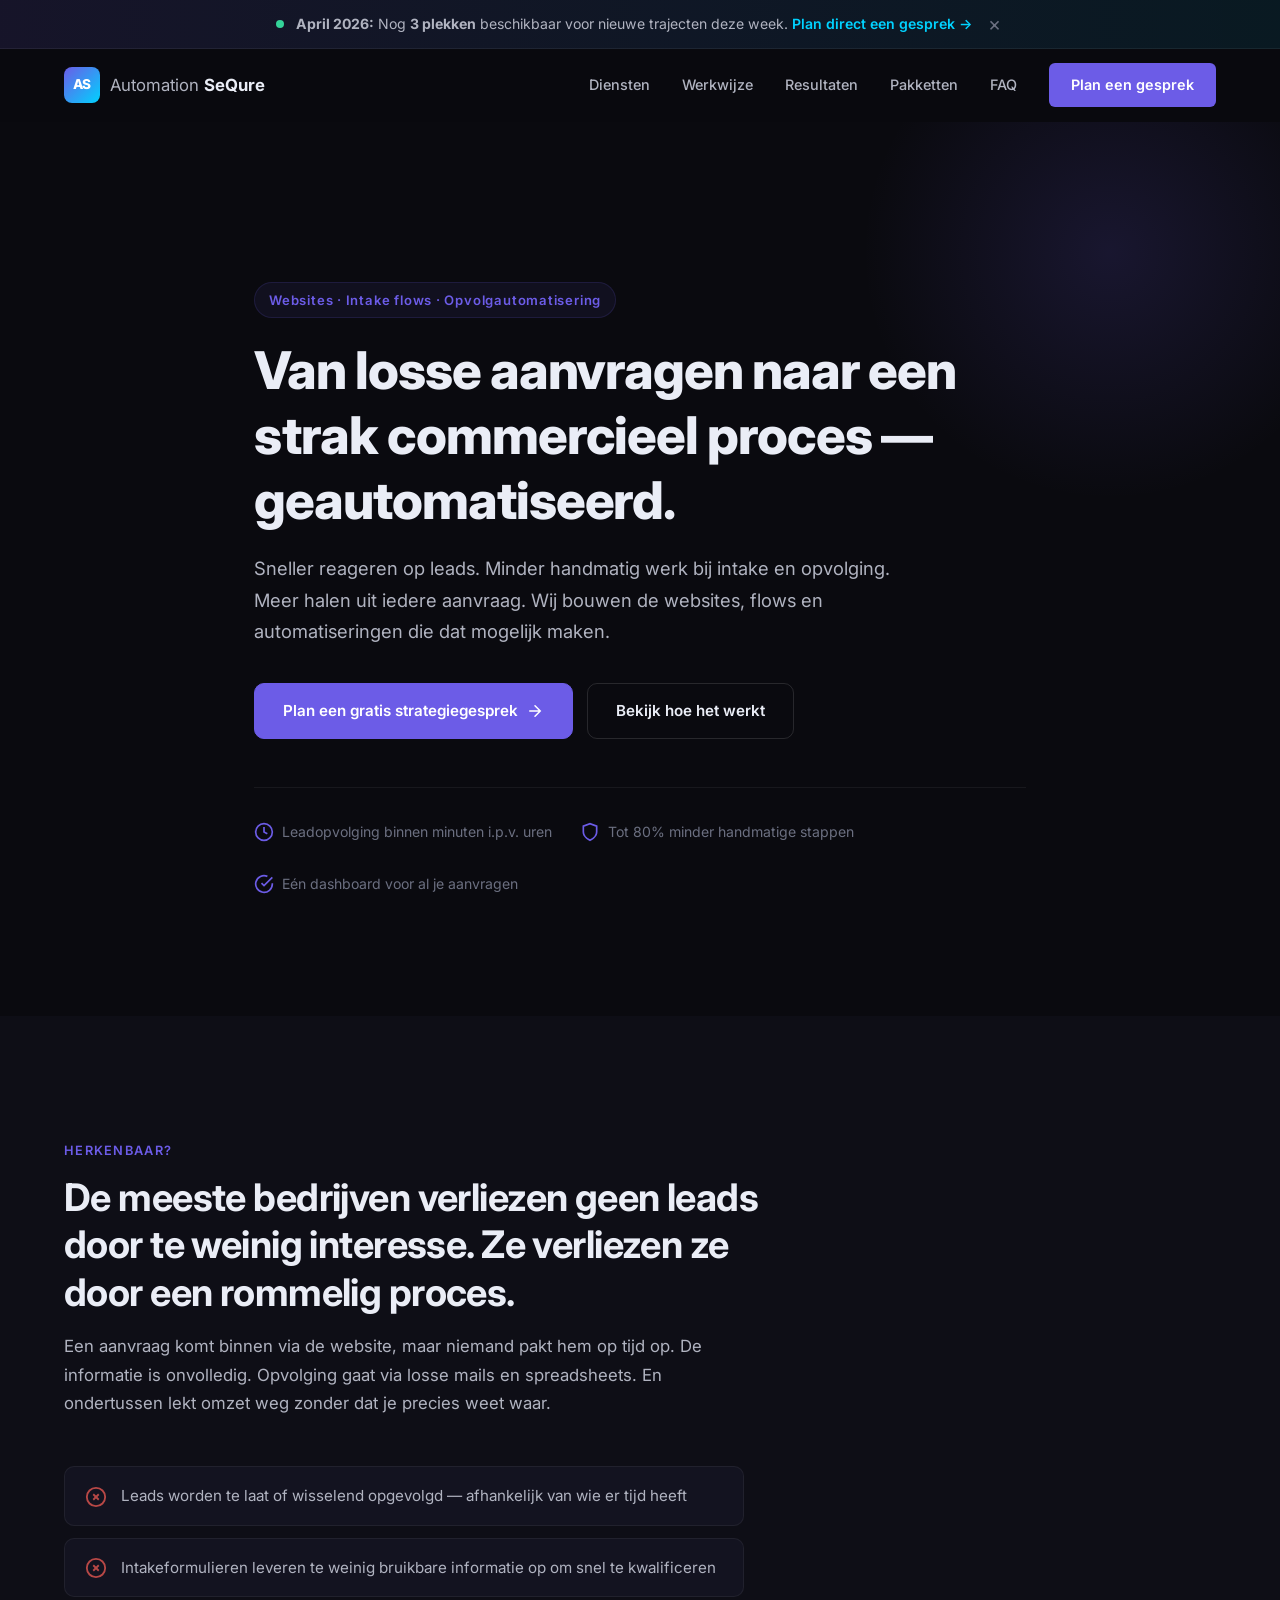
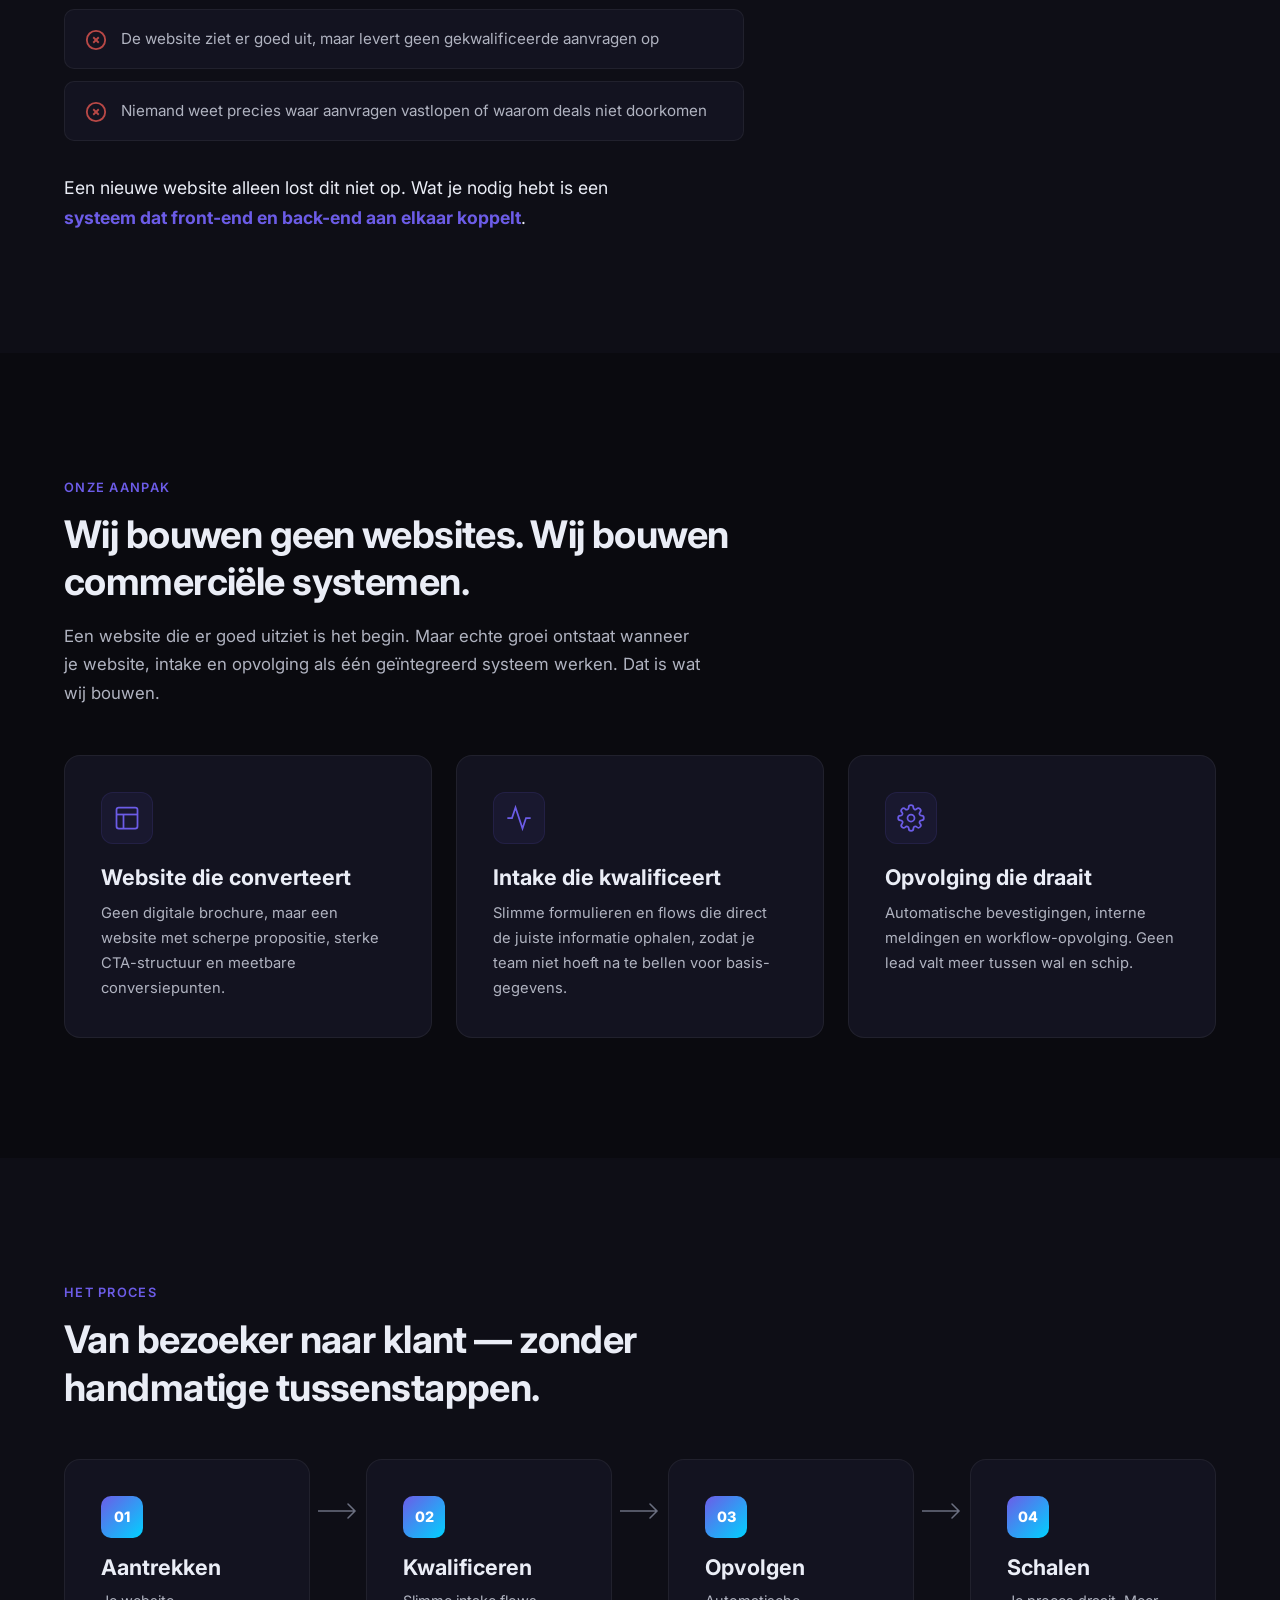
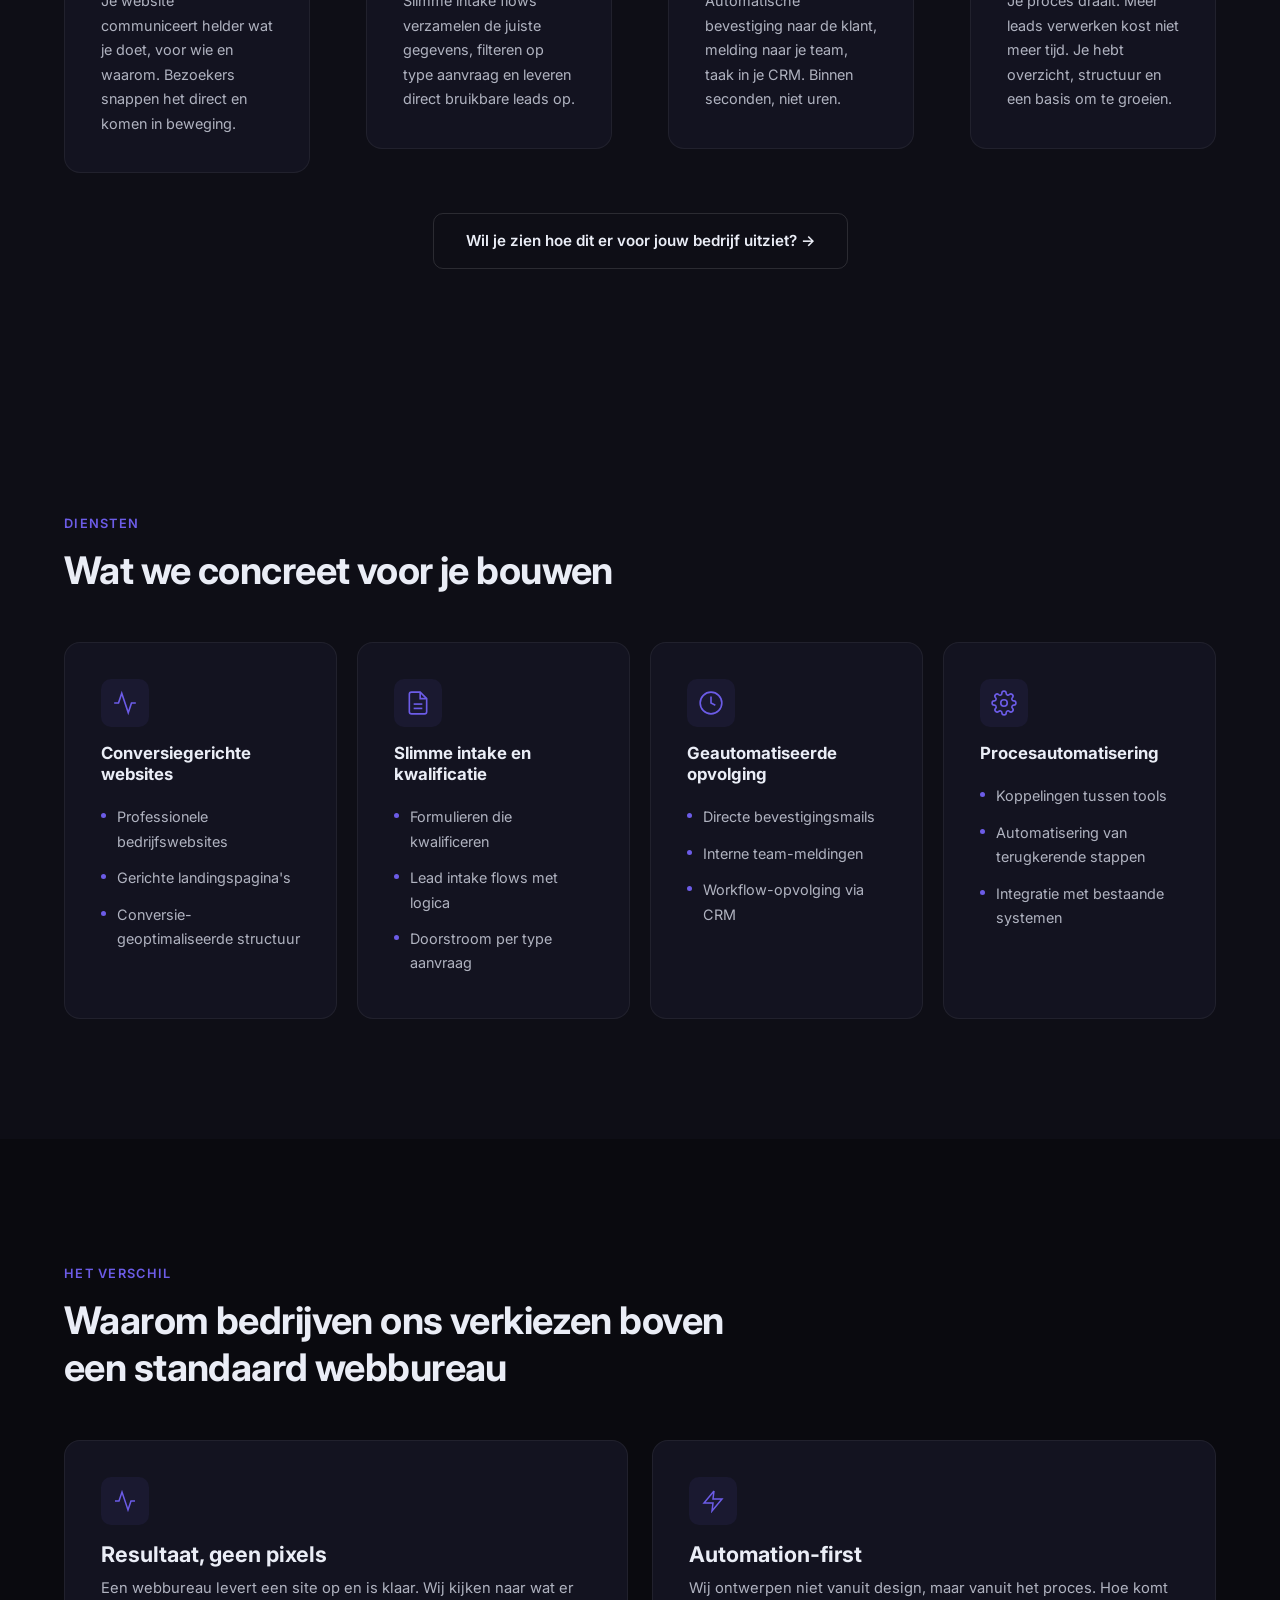
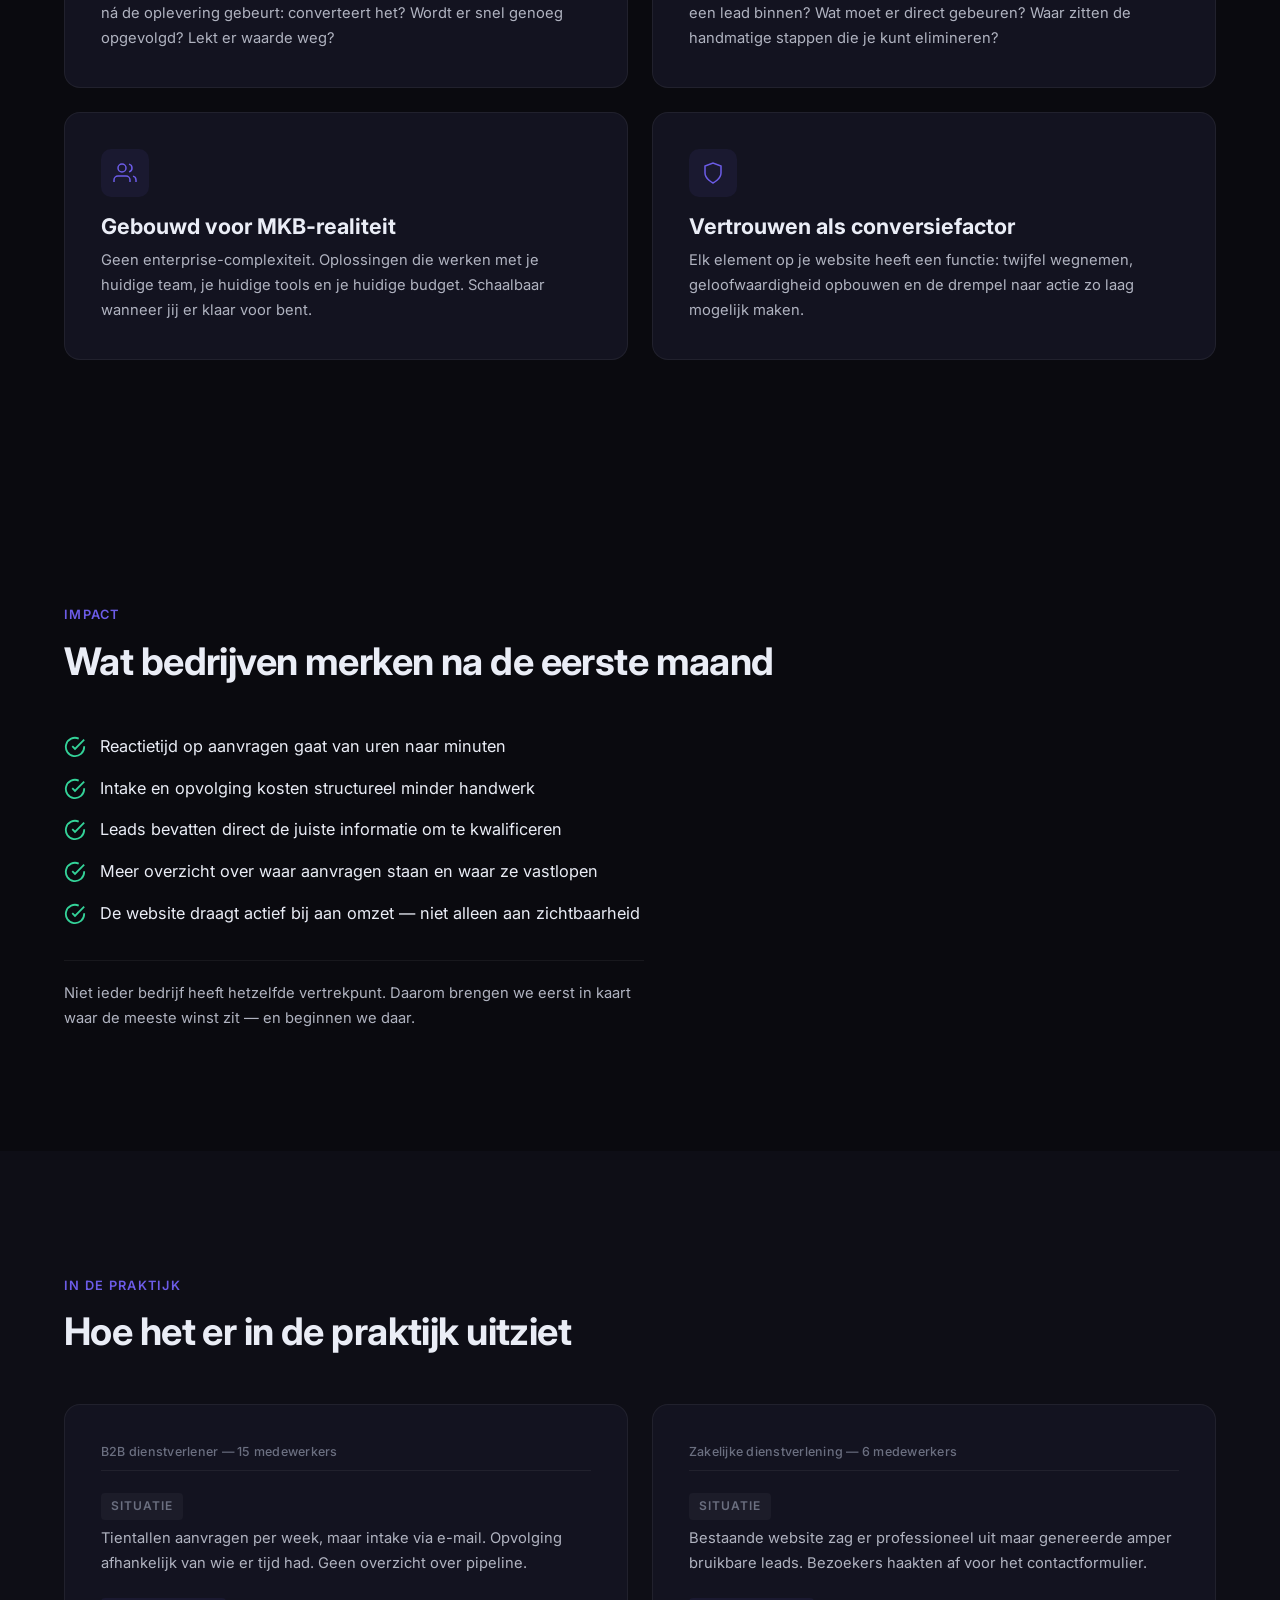
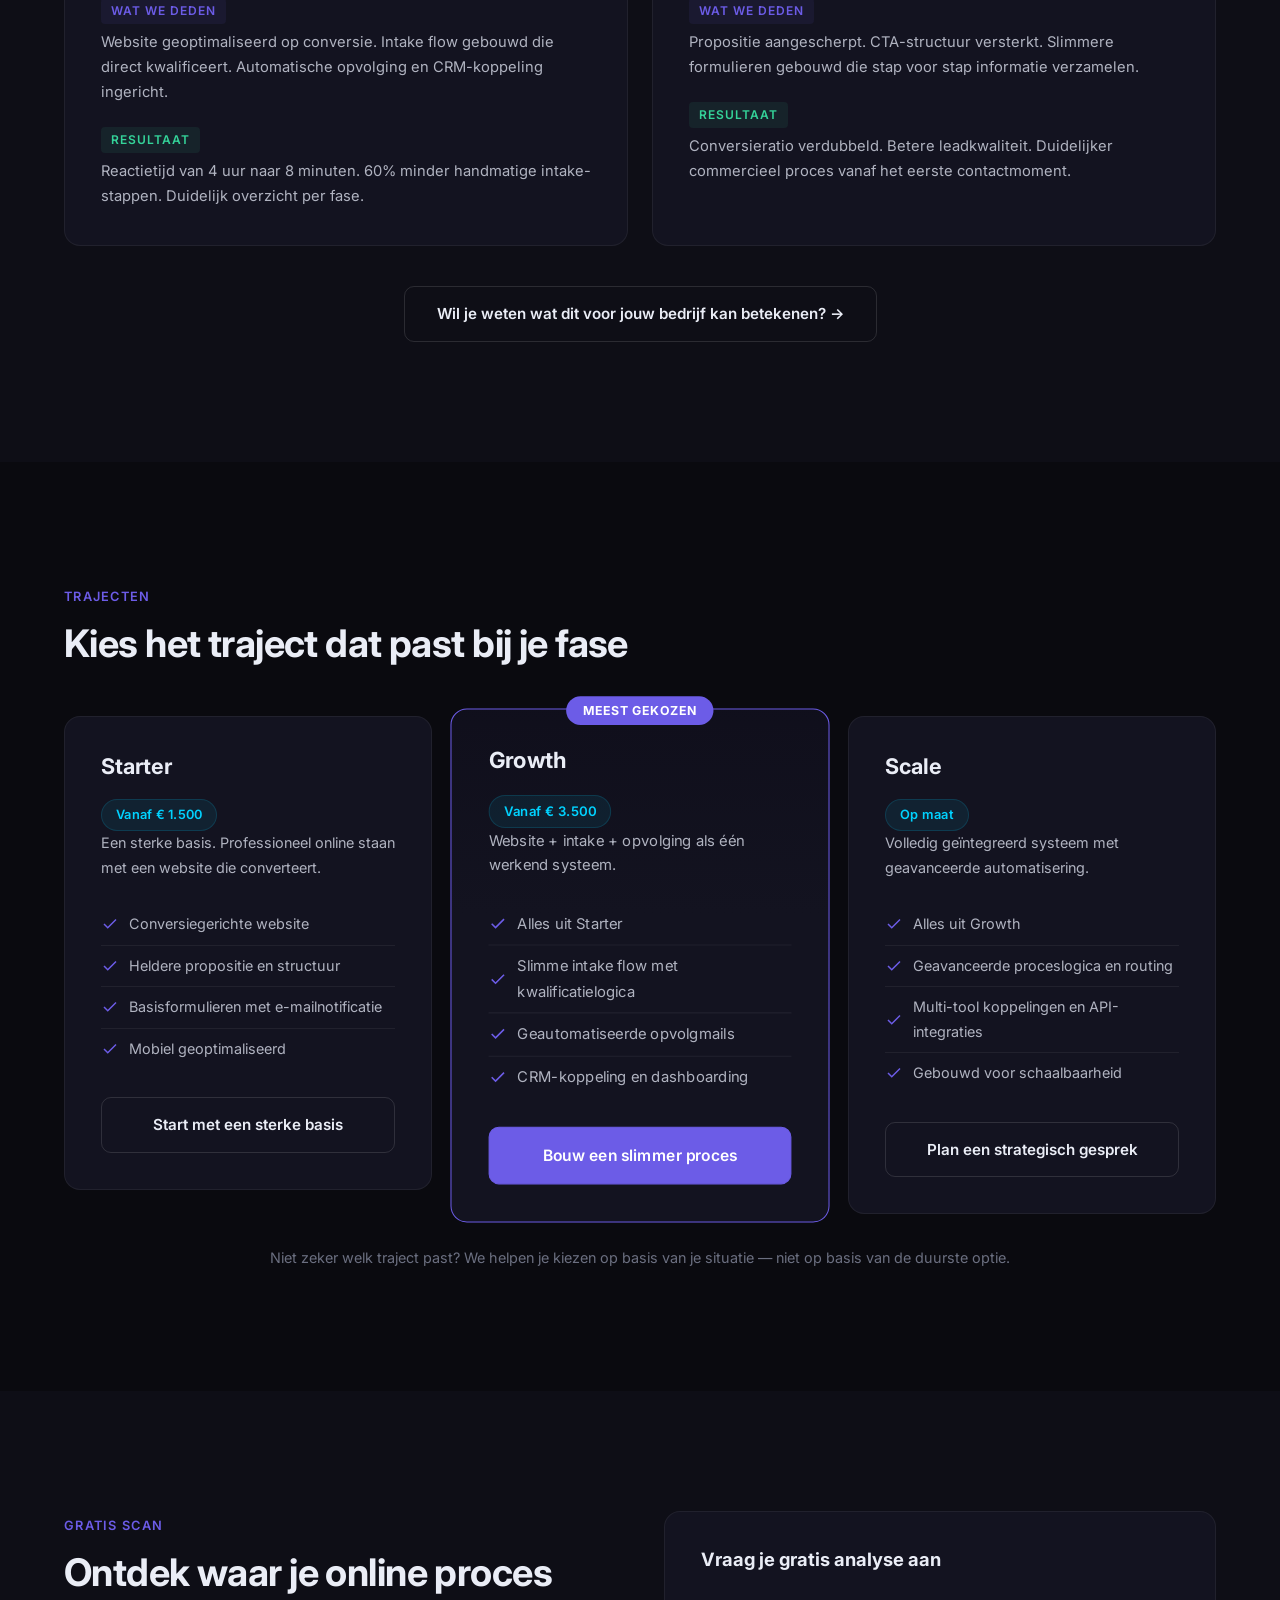
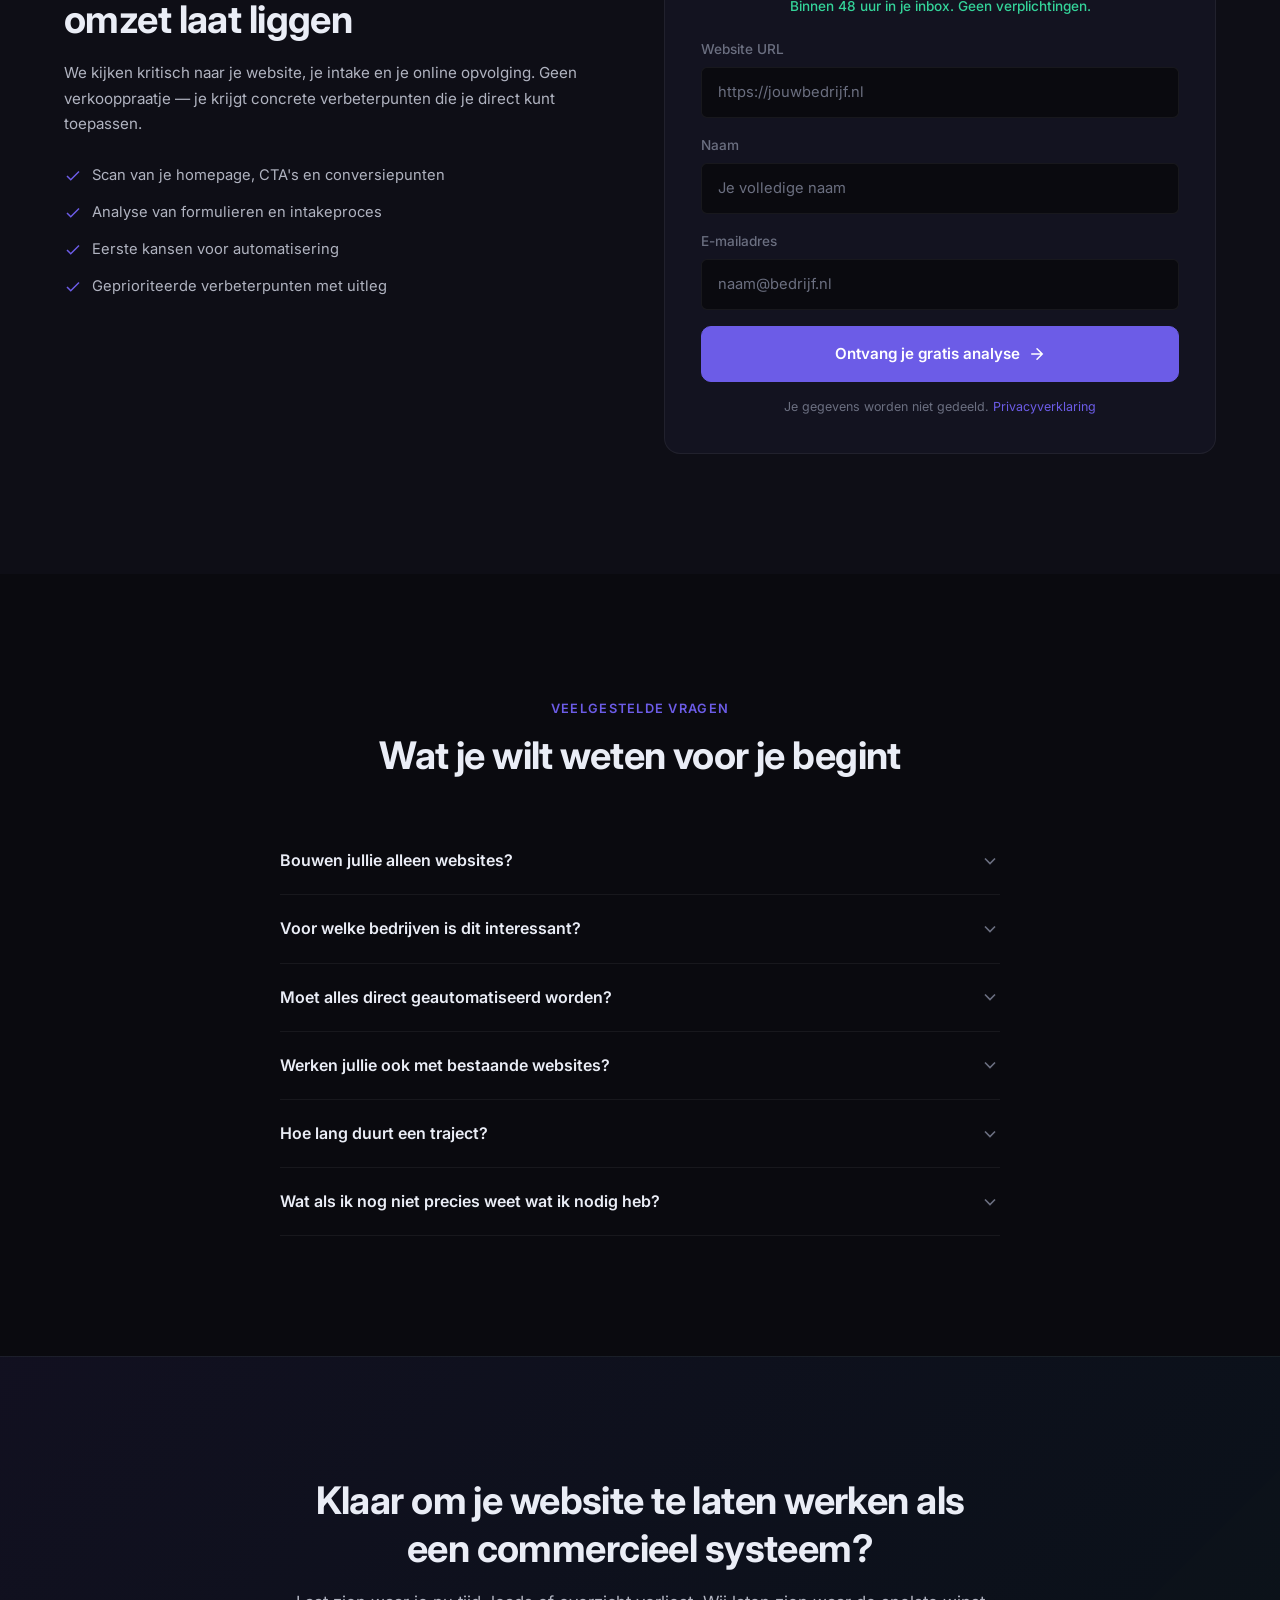
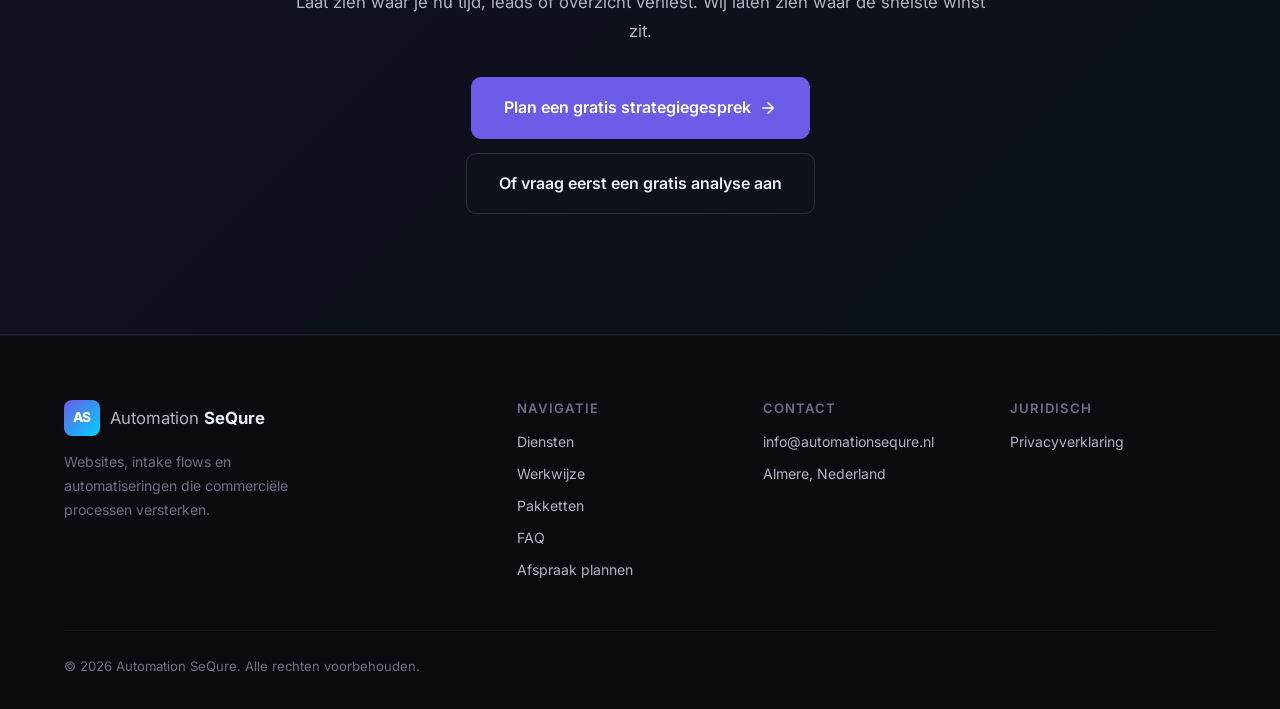
==== commit df51dd92: "CRO audit: scherpere copy, prijsindicaties, trust signals, expanded FAQ - Hero en sectiekopij hersch" ====
--- a/index.html
+++ b/index.html
@@ -3,8 +3,13 @@
 <head>
   <meta charset="UTF-8">
   <meta name="viewport" content="width=device-width, initial-scale=1.0">
-  <title>Automation SeQure — Websites &amp; automatiseringen die processen verbeteren</title>
-  <meta name="description" content="Automation SeQure helpt MKB-bedrijven met websites, intake flows en slimme opvolging die sneller reageren, minder handmatig werk vragen en meer halen uit iedere lead.">
+  <title>Automation SeQure — Commerciële systemen die processen automatiseren en groei versnellen</title>
+  <meta name="description" content="Automation SeQure bouwt websites, intake flows en opvolgautomatisering voor MKB-bedrijven. Sneller reageren op leads, minder handmatig werk, meer grip op je commerciële proces.">
+  <meta property="og:title" content="Automation SeQure — Commerciële systemen voor MKB">
+  <meta property="og:description" content="Websites, intake flows en opvolgautomatisering die processen verbeteren en groei versnellen.">
+  <meta property="og:type" content="website">
+  <meta property="og:url" content="https://automationsequre.nl">
+  <meta property="og:locale" content="nl_NL">
   <link rel="preconnect" href="https://fonts.googleapis.com">
   <link rel="preconnect" href="https://fonts.gstatic.com" crossorigin>
   <link href="https://fonts.googleapis.com/css2?family=Inter:wght@400;500;600;700;800&display=swap" rel="stylesheet">
@@ -17,7 +22,7 @@
     <div class="container">
       <div class="urgency-inner">
         <span class="urgency-pulse"></span>
-        <p><strong id="urgencyMonth">April 2026:</strong> Nog <strong id="urgencySlots">3 plekken</strong> beschikbaar voor nieuwe projecten deze week.
+        <p><strong id="urgencyMonth">April 2026:</strong> Nog <strong id="urgencySlots">3 plekken</strong> beschikbaar voor nieuwe trajecten deze week.
           <a href="afspraak.html">Plan direct een gesprek &rarr;</a>
         </p>
         <button class="urgency-close" id="urgencyClose" aria-label="Sluiten">&times;</button>
@@ -50,9 +55,9 @@
   <section class="hero" id="hero">
     <div class="hero-glow"></div>
     <div class="container hero-content">
-      <span class="hero-label">Websites &middot; Intake flows &middot; Automatisering</span>
-      <h1 class="hero-headline">Websites en automatiseringen die van losse aanvragen een strak commercieel proces maken.</h1>
-      <p class="hero-sub">Automation SeQure helpt MKB-bedrijven met websites, intake flows en slimme opvolging die sneller reageren, minder handmatig werk vragen en meer halen uit iedere lead.</p>
+      <span class="hero-label">Websites &middot; Intake flows &middot; Opvolgautomatisering</span>
+      <h1 class="hero-headline">Van losse aanvragen naar een strak commercieel proces — geautomatiseerd.</h1>
+      <p class="hero-sub">Sneller reageren op leads. Minder handmatig werk bij intake en opvolging. Meer halen uit iedere aanvraag. Wij bouwen de websites, flows en automatiseringen die dat mogelijk maken.</p>
       <div class="hero-buttons">
         <a href="afspraak.html" class="btn btn-primary">Plan een gratis strategiegesprek
           <svg width="18" height="18" viewBox="0 0 24 24" fill="none" stroke="currentColor" stroke-width="2" stroke-linecap="round"><path d="M5 12h14M12 5l7 7-7 7"/></svg>
@@ -62,15 +67,15 @@
       <div class="trust-bar">
         <div class="trust-item">
           <svg width="20" height="20" viewBox="0 0 24 24" fill="none" stroke="currentColor" stroke-width="2"><circle cx="12" cy="12" r="10"/><polyline points="12 6 12 12 16 14"/></svg>
-          <span>Snellere leadopvolging</span>
+          <span>Leadopvolging binnen minuten i.p.v. uren</span>
         </div>
         <div class="trust-item">
           <svg width="20" height="20" viewBox="0 0 24 24" fill="none" stroke="currentColor" stroke-width="2"><path d="M12 22s8-4 8-10V5l-8-3-8 3v7c0 6 8 10 8 10z"/></svg>
-          <span>Minder handmatig werk</span>
+          <span>Tot 80% minder handmatige stappen</span>
         </div>
         <div class="trust-item">
           <svg width="20" height="20" viewBox="0 0 24 24" fill="none" stroke="currentColor" stroke-width="2"><path d="M22 11.08V12a10 10 0 1 1-5.93-9.14"/><polyline points="22 4 12 14.01 9 11.01"/></svg>
-          <span>Meer grip op aanvragen</span>
+          <span>Eén dashboard voor al je aanvragen</span>
         </div>
       </div>
     </div>
@@ -80,43 +85,37 @@
   <section class="probleem" id="probleem">
     <div class="container">
       <div class="section-header reveal">
-        <span class="section-label">Het probleem</span>
-        <h2 class="section-title">Veel bedrijven verliezen geen leads door te weinig interesse, maar door een zwak proces.</h2>
-        <p class="section-intro">Een aanvraag komt binnen, maar blijft te lang liggen. Informatie is onvolledig. Opvolging gebeurt handmatig. Collega's werken in losse tools. En ondertussen weet je niet goed waar kansen weglekken.</p>
+        <span class="section-label">Herkenbaar?</span>
+        <h2 class="section-title">De meeste bedrijven verliezen geen leads door te weinig interesse. Ze verliezen ze door een rommelig proces.</h2>
+        <p class="section-intro">Een aanvraag komt binnen via de website, maar niemand pakt hem op tijd op. De informatie is onvolledig. Opvolging gaat via losse mails en spreadsheets. En ondertussen lekt omzet weg zonder dat je precies weet waar.</p>
       </div>
       <div class="pain-list reveal">
         <div class="pain-item">
           <div class="pain-icon">
             <svg width="22" height="22" viewBox="0 0 24 24" fill="none" stroke="currentColor" stroke-width="2"><circle cx="12" cy="12" r="10"/><line x1="15" y1="9" x2="9" y2="15"/><line x1="9" y1="9" x2="15" y2="15"/></svg>
           </div>
-          <span>Leads worden te laat of inconsistent opgevolgd</span>
+          <span>Leads worden te laat of wisselend opgevolgd — afhankelijk van wie er tijd heeft</span>
         </div>
         <div class="pain-item">
           <div class="pain-icon">
             <svg width="22" height="22" viewBox="0 0 24 24" fill="none" stroke="currentColor" stroke-width="2"><circle cx="12" cy="12" r="10"/><line x1="15" y1="9" x2="9" y2="15"/><line x1="9" y1="9" x2="15" y2="15"/></svg>
           </div>
-          <span>Intake kost onnodig veel handmatig werk</span>
+          <span>Intakeformulieren leveren te weinig bruikbare informatie op om snel te kwalificeren</span>
         </div>
         <div class="pain-item">
           <div class="pain-icon">
             <svg width="22" height="22" viewBox="0 0 24 24" fill="none" stroke="currentColor" stroke-width="2"><circle cx="12" cy="12" r="10"/><line x1="15" y1="9" x2="9" y2="15"/><line x1="9" y1="9" x2="15" y2="15"/></svg>
           </div>
-          <span>Formulieren leveren te weinig bruikbare informatie op</span>
+          <span>De website ziet er goed uit, maar levert geen gekwalificeerde aanvragen op</span>
         </div>
         <div class="pain-item">
           <div class="pain-icon">
             <svg width="22" height="22" viewBox="0 0 24 24" fill="none" stroke="currentColor" stroke-width="2"><circle cx="12" cy="12" r="10"/><line x1="15" y1="9" x2="9" y2="15"/><line x1="9" y1="9" x2="15" y2="15"/></svg>
           </div>
-          <span>Website en interne processen sluiten niet op elkaar aan</span>
-        </div>
-        <div class="pain-item">
-          <div class="pain-icon">
-            <svg width="22" height="22" viewBox="0 0 24 24" fill="none" stroke="currentColor" stroke-width="2"><circle cx="12" cy="12" r="10"/><line x1="15" y1="9" x2="9" y2="15"/><line x1="9" y1="9" x2="15" y2="15"/></svg>
-          </div>
-          <span>Te weinig overzicht over waar aanvragen vastlopen</span>
-        </div>
-      </div>
-      <p class="probleem-closing reveal">Een mooie website alleen lost dat niet op. Daarvoor heb je een <strong>slimmer systeem</strong> nodig.</p>
+          <span>Niemand weet precies waar aanvragen vastlopen of waarom deals niet doorkomen</span>
+        </div>
+      </div>
+      <p class="probleem-closing reveal">Een nieuwe website alleen lost dit niet op. Wat je nodig hebt is een <strong>systeem dat front-end en back-end aan elkaar koppelt</strong>.</p>
     </div>
   </section>
 
@@ -125,30 +124,30 @@
     <div class="container">
       <div class="section-header reveal">
         <span class="section-label">Onze aanpak</span>
-        <h2 class="section-title">Wij bouwen niet alleen websites. Wij bouwen commerciële systemen.</h2>
-        <p class="section-intro">Automation SeQure ontwikkelt websites en digitale flows die niet alleen goed ogen, maar ook functioneel bijdragen aan groei. Denk aan slimme intakeformulieren, automatische opvolging, CRM-koppelingen en processen die tijd besparen en rust brengen in je operatie.</p>
+        <h2 class="section-title">Wij bouwen geen websites. Wij bouwen commerciële systemen.</h2>
+        <p class="section-intro">Een website die er goed uitziet is het begin. Maar echte groei ontstaat wanneer je website, intake en opvolging als één geïntegreerd systeem werken. Dat is wat wij bouwen.</p>
       </div>
       <div class="solution-grid reveal">
         <div class="solution-card">
           <div class="solution-icon">
             <svg width="28" height="28" viewBox="0 0 24 24" fill="none" stroke="currentColor" stroke-width="1.5"><rect x="3" y="3" width="18" height="18" rx="2"/><line x1="3" y1="9" x2="21" y2="9"/><line x1="9" y1="21" x2="9" y2="9"/></svg>
           </div>
-          <h3>Meer uit je website halen</h3>
-          <p>Een website die duidelijk communiceert, vertrouwen opbouwt en bezoekers stuurt naar actie.</p>
+          <h3>Website die converteert</h3>
+          <p>Geen digitale brochure, maar een website met scherpe propositie, sterke CTA-structuur en meetbare conversiepunten.</p>
         </div>
         <div class="solution-card">
           <div class="solution-icon">
             <svg width="28" height="28" viewBox="0 0 24 24" fill="none" stroke="currentColor" stroke-width="1.5"><path d="M22 12h-4l-3 9L9 3l-3 9H2"/></svg>
           </div>
-          <h3>Leads slimmer verwerken</h3>
-          <p>Intake flows die aanvragen beter kwalificeren en direct de juiste informatie verzamelen.</p>
+          <h3>Intake die kwalificeert</h3>
+          <p>Slimme formulieren en flows die direct de juiste informatie ophalen, zodat je team niet hoeft na te bellen voor basis-gegevens.</p>
         </div>
         <div class="solution-card">
           <div class="solution-icon">
             <svg width="28" height="28" viewBox="0 0 24 24" fill="none" stroke="currentColor" stroke-width="1.5"><circle cx="12" cy="12" r="3"/><path d="M19.4 15a1.65 1.65 0 0 0 .33 1.82l.06.06a2 2 0 0 1-2.83 2.83l-.06-.06a1.65 1.65 0 0 0-1.82-.33 1.65 1.65 0 0 0-1 1.51V21a2 2 0 0 1-4 0v-.09A1.65 1.65 0 0 0 9 19.4a1.65 1.65 0 0 0-1.82.33l-.06.06a2 2 0 0 1-2.83-2.83l.06-.06A1.65 1.65 0 0 0 4.68 15a1.65 1.65 0 0 0-1.51-1H3a2 2 0 0 1 0-4h.09A1.65 1.65 0 0 0 4.6 9a1.65 1.65 0 0 0-.33-1.82l-.06-.06a2 2 0 0 1 2.83-2.83l.06.06A1.65 1.65 0 0 0 9 4.68a1.65 1.65 0 0 0 1-1.51V3a2 2 0 0 1 4 0v.09a1.65 1.65 0 0 0 1 1.51 1.65 1.65 0 0 0 1.82-.33l.06-.06a2 2 0 0 1 2.83 2.83l-.06.06A1.65 1.65 0 0 0 19.4 9a1.65 1.65 0 0 0 1.51 1H21a2 2 0 0 1 0 4h-.09a1.65 1.65 0 0 0-1.51 1z"/></svg>
           </div>
-          <h3>Handmatig werk verminderen</h3>
-          <p>Automatiseringen die opvolging, meldingen en processtappen versnellen en standaardiseren.</p>
+          <h3>Opvolging die draait</h3>
+          <p>Automatische bevestigingen, interne meldingen en workflow-opvolging. Geen lead valt meer tussen wal en schip.</p>
         </div>
       </div>
     </div>
@@ -159,21 +158,21 @@
     <div class="container">
       <div class="section-header reveal">
         <span class="section-label">Het proces</span>
-        <h2 class="section-title">Van bezoeker naar klant, zonder onnodige ruis.</h2>
+        <h2 class="section-title">Van bezoeker naar klant — zonder handmatige tussenstappen.</h2>
       </div>
       <div class="steps-grid reveal">
         <div class="step-card">
           <span class="step-number">01</span>
           <h3>Aantrekken</h3>
-          <p>Je website trekt de juiste bezoekers aan met een heldere propositie en sterke conversiepunten.</p>
+          <p>Je website communiceert helder wat je doet, voor wie en waarom. Bezoekers snappen het direct en komen in beweging.</p>
         </div>
         <div class="step-connector" aria-hidden="true">
           <svg width="40" height="24" viewBox="0 0 40 24" fill="none"><path d="M0 12h36M30 5l7 7-7 7" stroke="currentColor" stroke-width="1.5" stroke-linecap="round"/></svg>
         </div>
         <div class="step-card">
           <span class="step-number">02</span>
-          <h3>Verzamelen</h3>
-          <p>Slimme formulieren en flows verzamelen direct de informatie die je nodig hebt.</p>
+          <h3>Kwalificeren</h3>
+          <p>Slimme intake flows verzamelen de juiste gegevens, filteren op type aanvraag en leveren direct bruikbare leads op.</p>
         </div>
         <div class="step-connector" aria-hidden="true">
           <svg width="40" height="24" viewBox="0 0 40 24" fill="none"><path d="M0 12h36M30 5l7 7-7 7" stroke="currentColor" stroke-width="1.5" stroke-linecap="round"/></svg>
@@ -181,7 +180,7 @@
         <div class="step-card">
           <span class="step-number">03</span>
           <h3>Opvolgen</h3>
-          <p>Automatische opvolging zorgt dat aanvragen sneller en consistenter verwerkt worden.</p>
+          <p>Automatische bevestiging naar de klant, melding naar je team, taak in je CRM. Binnen seconden, niet uren.</p>
         </div>
         <div class="step-connector" aria-hidden="true">
           <svg width="40" height="24" viewBox="0 0 40 24" fill="none"><path d="M0 12h36M30 5l7 7-7 7" stroke="currentColor" stroke-width="1.5" stroke-linecap="round"/></svg>
@@ -189,48 +188,11 @@
         <div class="step-card">
           <span class="step-number">04</span>
           <h3>Schalen</h3>
-          <p>Je krijgt meer grip op het proces, minder handwerk en een betere basis om op te schalen.</p>
-        </div>
-      </div>
-    </div>
-  </section>
-
-  <!-- ==================== WAAROM WIJ ==================== -->
-  <section class="waarom-wij" id="waarom">
-    <div class="container">
-      <div class="section-header reveal">
-        <span class="section-label">Waarom wij</span>
-        <h2 class="section-title">Waarom bedrijven voor ons kiezen</h2>
-      </div>
-      <div class="reasons-grid reveal">
-        <div class="reason-card">
-          <div class="reason-icon">
-            <svg width="24" height="24" viewBox="0 0 24 24" fill="none" stroke="currentColor" stroke-width="1.5"><circle cx="12" cy="12" r="10"/><path d="M8 14s1.5 2 4 2 4-2 4-2"/><line x1="9" y1="9" x2="9.01" y2="9"/><line x1="15" y1="9" x2="15.01" y2="9"/></svg>
-          </div>
-          <h3>Niet alleen design, maar resultaat</h3>
-          <p>Wij bouwen geen brochure-sites die er alleen netjes uitzien. We ontwerpen digitale omgevingen die bijdragen aan opvolging, efficiëntie en commerciële structuur.</p>
-        </div>
-        <div class="reason-card">
-          <div class="reason-icon">
-            <svg width="24" height="24" viewBox="0 0 24 24" fill="none" stroke="currentColor" stroke-width="1.5"><polyline points="13 2 3 14 12 14 11 22 21 10 12 10 13 2"/></svg>
-          </div>
-          <h3>Automation-first denken</h3>
-          <p>We kijken niet alleen naar pagina's en knoppen, maar naar het hele proces erachter: intake, opvolging, overdracht en interne efficiëntie.</p>
-        </div>
-        <div class="reason-card">
-          <div class="reason-icon">
-            <svg width="24" height="24" viewBox="0 0 24 24" fill="none" stroke="currentColor" stroke-width="1.5"><path d="M17 21v-2a4 4 0 0 0-4-4H5a4 4 0 0 0-4 4v2"/><circle cx="9" cy="7" r="4"/><path d="M23 21v-2a4 4 0 0 0-3-3.87"/><path d="M16 3.13a4 4 0 0 1 0 7.75"/></svg>
-          </div>
-          <h3>Praktisch voor MKB</h3>
-          <p>Geen onnodige complexiteit. Wel oplossingen die passen bij de realiteit van een groeiend bedrijf.</p>
-        </div>
-        <div class="reason-card">
-          <div class="reason-icon">
-            <svg width="24" height="24" viewBox="0 0 24 24" fill="none" stroke="currentColor" stroke-width="1.5"><path d="M12 22s8-4 8-10V5l-8-3-8 3v7c0 6 8 10 8 10z"/></svg>
-          </div>
-          <h3>Scherp op vertrouwen en conversie</h3>
-          <p>We letten op wat een bezoeker nodig heeft om te begrijpen, te vertrouwen en in actie te komen.</p>
-        </div>
+          <p>Je proces draait. Meer leads verwerken kost niet meer tijd. Je hebt overzicht, structuur en een basis om te groeien.</p>
+        </div>
+      </div>
+      <div class="section-cta reveal">
+        <a href="afspraak.html" class="btn btn-outline">Wil je zien hoe dit er voor jouw bedrijf uitziet? &rarr;</a>
       </div>
     </div>
   </section>
@@ -240,52 +202,92 @@
     <div class="container">
       <div class="section-header reveal">
         <span class="section-label">Diensten</span>
-        <h2 class="section-title">Waar we bedrijven concreet mee helpen</h2>
+        <h2 class="section-title">Wat we concreet voor je bouwen</h2>
       </div>
       <div class="services-grid reveal">
         <div class="service-card">
           <div class="service-icon">
             <svg width="26" height="26" viewBox="0 0 24 24" fill="none" stroke="currentColor" stroke-width="1.5"><polyline points="22 12 18 12 15 21 9 3 6 12 2 12"/></svg>
           </div>
-          <h3>Meer leads uit je online kanaal</h3>
+          <h3>Conversiegerichte websites</h3>
           <ul class="service-items">
-            <li>Websites</li>
-            <li>Landingspagina's</li>
-            <li>Conversiegerichte structuur</li>
+            <li>Professionele bedrijfswebsites</li>
+            <li>Gerichte landingspagina's</li>
+            <li>Conversie-geoptimaliseerde structuur</li>
           </ul>
         </div>
         <div class="service-card">
           <div class="service-icon">
             <svg width="26" height="26" viewBox="0 0 24 24" fill="none" stroke="currentColor" stroke-width="1.5"><path d="M14 2H6a2 2 0 0 0-2 2v16a2 2 0 0 0 2 2h12a2 2 0 0 0 2-2V8z"/><polyline points="14 2 14 8 20 8"/><line x1="16" y1="13" x2="8" y2="13"/><line x1="16" y1="17" x2="8" y2="17"/></svg>
           </div>
-          <h3>Betere intake en kwalificatie</h3>
+          <h3>Slimme intake en kwalificatie</h3>
           <ul class="service-items">
-            <li>Slimme formulieren</li>
-            <li>Lead intake flows</li>
-            <li>Logische doorstroom per type aanvraag</li>
+            <li>Formulieren die kwalificeren</li>
+            <li>Lead intake flows met logica</li>
+            <li>Doorstroom per type aanvraag</li>
           </ul>
         </div>
         <div class="service-card">
           <div class="service-icon">
             <svg width="26" height="26" viewBox="0 0 24 24" fill="none" stroke="currentColor" stroke-width="1.5"><circle cx="12" cy="12" r="10"/><polyline points="12 6 12 12 16 14"/></svg>
           </div>
-          <h3>Snellere opvolging</h3>
+          <h3>Geautomatiseerde opvolging</h3>
           <ul class="service-items">
-            <li>Geautomatiseerde bevestigingen</li>
-            <li>Slimme meldingen</li>
-            <li>Workflow-opvolging</li>
+            <li>Directe bevestigingsmails</li>
+            <li>Interne team-meldingen</li>
+            <li>Workflow-opvolging via CRM</li>
           </ul>
         </div>
         <div class="service-card">
           <div class="service-icon">
             <svg width="26" height="26" viewBox="0 0 24 24" fill="none" stroke="currentColor" stroke-width="1.5"><circle cx="12" cy="12" r="3"/><path d="M19.4 15a1.65 1.65 0 0 0 .33 1.82l.06.06a2 2 0 0 1-2.83 2.83l-.06-.06a1.65 1.65 0 0 0-1.82-.33 1.65 1.65 0 0 0-1 1.51V21a2 2 0 0 1-4 0v-.09A1.65 1.65 0 0 0 9 19.4a1.65 1.65 0 0 0-1.82.33l-.06.06a2 2 0 0 1-2.83-2.83l.06-.06A1.65 1.65 0 0 0 4.68 15a1.65 1.65 0 0 0-1.51-1H3a2 2 0 0 1 0-4h.09A1.65 1.65 0 0 0 4.6 9a1.65 1.65 0 0 0-.33-1.82l-.06-.06a2 2 0 0 1 2.83-2.83l.06.06A1.65 1.65 0 0 0 9 4.68a1.65 1.65 0 0 0 1-1.51V3a2 2 0 0 1 4 0v.09a1.65 1.65 0 0 0 1 1.51 1.65 1.65 0 0 0 1.82-.33l.06-.06a2 2 0 0 1 2.83 2.83l-.06.06A1.65 1.65 0 0 0 19.4 9a1.65 1.65 0 0 0 1.51 1H21a2 2 0 0 1 0 4h-.09a1.65 1.65 0 0 0-1.51 1z"/></svg>
           </div>
-          <h3>Minder handmatig werk</h3>
+          <h3>Procesautomatisering</h3>
           <ul class="service-items">
-            <li>Procesautomatisering</li>
             <li>Koppelingen tussen tools</li>
-            <li>Stroomlijnen van terugkerende stappen</li>
-          </ul>
+            <li>Automatisering van terugkerende stappen</li>
+            <li>Integratie met bestaande systemen</li>
+          </ul>
+        </div>
+      </div>
+    </div>
+  </section>
+
+  <!-- ==================== WAAROM WIJ ==================== -->
+  <section class="waarom-wij" id="waarom">
+    <div class="container">
+      <div class="section-header reveal">
+        <span class="section-label">Het verschil</span>
+        <h2 class="section-title">Waarom bedrijven ons verkiezen boven een standaard webbureau</h2>
+      </div>
+      <div class="reasons-grid reveal">
+        <div class="reason-card">
+          <div class="reason-icon">
+            <svg width="24" height="24" viewBox="0 0 24 24" fill="none" stroke="currentColor" stroke-width="1.5"><polyline points="22 12 18 12 15 21 9 3 6 12 2 12"/></svg>
+          </div>
+          <h3>Resultaat, geen pixels</h3>
+          <p>Een webbureau levert een site op en is klaar. Wij kijken naar wat er ná de oplevering gebeurt: converteert het? Wordt er snel genoeg opgevolgd? Lekt er waarde weg?</p>
+        </div>
+        <div class="reason-card">
+          <div class="reason-icon">
+            <svg width="24" height="24" viewBox="0 0 24 24" fill="none" stroke="currentColor" stroke-width="1.5"><polyline points="13 2 3 14 12 14 11 22 21 10 12 10 13 2"/></svg>
+          </div>
+          <h3>Automation-first</h3>
+          <p>Wij ontwerpen niet vanuit design, maar vanuit het proces. Hoe komt een lead binnen? Wat moet er direct gebeuren? Waar zitten de handmatige stappen die je kunt elimineren?</p>
+        </div>
+        <div class="reason-card">
+          <div class="reason-icon">
+            <svg width="24" height="24" viewBox="0 0 24 24" fill="none" stroke="currentColor" stroke-width="1.5"><path d="M17 21v-2a4 4 0 0 0-4-4H5a4 4 0 0 0-4 4v2"/><circle cx="9" cy="7" r="4"/><path d="M23 21v-2a4 4 0 0 0-3-3.87"/><path d="M16 3.13a4 4 0 0 1 0 7.75"/></svg>
+          </div>
+          <h3>Gebouwd voor MKB-realiteit</h3>
+          <p>Geen enterprise-complexiteit. Oplossingen die werken met je huidige team, je huidige tools en je huidige budget. Schaalbaar wanneer jij er klaar voor bent.</p>
+        </div>
+        <div class="reason-card">
+          <div class="reason-icon">
+            <svg width="24" height="24" viewBox="0 0 24 24" fill="none" stroke="currentColor" stroke-width="1.5"><path d="M12 22s8-4 8-10V5l-8-3-8 3v7c0 6 8 10 8 10z"/></svg>
+          </div>
+          <h3>Vertrouwen als conversiefactor</h3>
+          <p>Elk element op je website heeft een functie: twijfel wegnemen, geloofwaardigheid opbouwen en de drempel naar actie zo laag mogelijk maken.</p>
         </div>
       </div>
     </div>
@@ -295,32 +297,32 @@
   <section class="resultaten" id="resultaten">
     <div class="container">
       <div class="section-header reveal">
-        <span class="section-label">Resultaat</span>
-        <h2 class="section-title">Wat dit je oplevert</h2>
+        <span class="section-label">Impact</span>
+        <h2 class="section-title">Wat bedrijven merken na de eerste maand</h2>
       </div>
       <div class="results-list reveal">
         <div class="result-item">
           <svg width="22" height="22" viewBox="0 0 24 24" fill="none" stroke="currentColor" stroke-width="2"><path d="M22 11.08V12a10 10 0 1 1-5.93-9.14"/><polyline points="22 4 12 14.01 9 11.01"/></svg>
-          <span>Snellere reactie op nieuwe aanvragen</span>
+          <span>Reactietijd op aanvragen gaat van uren naar minuten</span>
         </div>
         <div class="result-item">
           <svg width="22" height="22" viewBox="0 0 24 24" fill="none" stroke="currentColor" stroke-width="2"><path d="M22 11.08V12a10 10 0 1 1-5.93-9.14"/><polyline points="22 4 12 14.01 9 11.01"/></svg>
-          <span>Minder handmatig werk in intake en opvolging</span>
+          <span>Intake en opvolging kosten structureel minder handwerk</span>
         </div>
         <div class="result-item">
           <svg width="22" height="22" viewBox="0 0 24 24" fill="none" stroke="currentColor" stroke-width="2"><path d="M22 11.08V12a10 10 0 1 1-5.93-9.14"/><polyline points="22 4 12 14.01 9 11.01"/></svg>
-          <span>Betere informatie vanaf het eerste contactmoment</span>
+          <span>Leads bevatten direct de juiste informatie om te kwalificeren</span>
         </div>
         <div class="result-item">
           <svg width="22" height="22" viewBox="0 0 24 24" fill="none" stroke="currentColor" stroke-width="2"><path d="M22 11.08V12a10 10 0 1 1-5.93-9.14"/><polyline points="22 4 12 14.01 9 11.01"/></svg>
-          <span>Meer rust en structuur in je proces</span>
+          <span>Meer overzicht over waar aanvragen staan en waar ze vastlopen</span>
         </div>
         <div class="result-item">
           <svg width="22" height="22" viewBox="0 0 24 24" fill="none" stroke="currentColor" stroke-width="2"><path d="M22 11.08V12a10 10 0 1 1-5.93-9.14"/><polyline points="22 4 12 14.01 9 11.01"/></svg>
-          <span>Een website die niet alleen zichtbaar is, maar functioneel bijdraagt</span>
-        </div>
-      </div>
-      <p class="results-note reveal">Niet ieder bedrijf heeft hetzelfde vertrekpunt. Daarom kijken we altijd naar waar de meeste winst zit: conversie, opvolging, intake of procesverbetering.</p>
+          <span>De website draagt actief bij aan omzet — niet alleen aan zichtbaarheid</span>
+        </div>
+      </div>
+      <p class="results-note reveal">Niet ieder bedrijf heeft hetzelfde vertrekpunt. Daarom brengen we eerst in kaart waar de meeste winst zit — en beginnen we daar.</p>
     </div>
   </section>
 
@@ -329,37 +331,42 @@
     <div class="container">
       <div class="section-header reveal">
         <span class="section-label">In de praktijk</span>
-        <h2 class="section-title">Niet zomaar een mooie voorkant, maar een slimmer werkend systeem</h2>
+        <h2 class="section-title">Hoe het er in de praktijk uitziet</h2>
       </div>
       <div class="cases-grid reveal">
         <div class="case-card">
+          <div class="case-industry">B2B dienstverlener &mdash; 15 medewerkers</div>
           <div class="case-phase">
-            <span class="case-label">Probleem</span>
-            <p>Veel losse aanvragen, weinig structuur in opvolging.</p>
+            <span class="case-label">Situatie</span>
+            <p>Tientallen aanvragen per week, maar intake via e-mail. Opvolging afhankelijk van wie er tijd had. Geen overzicht over pipeline.</p>
           </div>
           <div class="case-phase">
-            <span class="case-label case-label--accent">Aanpak</span>
-            <p>Website verbeterd, intakeflow aangescherpt en opvolging logischer ingericht.</p>
+            <span class="case-label case-label--accent">Wat we deden</span>
+            <p>Website geoptimaliseerd op conversie. Intake flow gebouwd die direct kwalificeert. Automatische opvolging en CRM-koppeling ingericht.</p>
           </div>
           <div class="case-phase">
-            <span class="case-label case-label--success">Effect</span>
-            <p>Meer overzicht, snellere verwerking en minder handmatig schakelen.</p>
+            <span class="case-label case-label--success">Resultaat</span>
+            <p>Reactietijd van 4 uur naar 8 minuten. 60% minder handmatige intake-stappen. Duidelijk overzicht per fase.</p>
           </div>
         </div>
         <div class="case-card">
+          <div class="case-industry">Zakelijke dienstverlening &mdash; 6 medewerkers</div>
           <div class="case-phase">
-            <span class="case-label">Probleem</span>
-            <p>Website gaf te weinig richting en leverde te weinig bruikbare leads op.</p>
+            <span class="case-label">Situatie</span>
+            <p>Bestaande website zag er professioneel uit maar genereerde amper bruikbare leads. Bezoekers haakten af voor het contactformulier.</p>
           </div>
           <div class="case-phase">
-            <span class="case-label case-label--accent">Aanpak</span>
-            <p>Heldere propositie, sterkere CTA-structuur en slimmere formulieren.</p>
+            <span class="case-label case-label--accent">Wat we deden</span>
+            <p>Propositie aangescherpt. CTA-structuur versterkt. Slimmere formulieren gebouwd die stap voor stap informatie verzamelen.</p>
           </div>
           <div class="case-phase">
-            <span class="case-label case-label--success">Effect</span>
-            <p>Betere leadkwaliteit en duidelijker proces vanaf eerste contact.</p>
-          </div>
-        </div>
+            <span class="case-label case-label--success">Resultaat</span>
+            <p>Conversieratio verdubbeld. Betere leadkwaliteit. Duidelijker commercieel proces vanaf het eerste contactmoment.</p>
+          </div>
+        </div>
+      </div>
+      <div class="section-cta reveal">
+        <a href="afspraak.html" class="btn btn-outline">Wil je weten wat dit voor jouw bedrijf kan betekenen? &rarr;</a>
       </div>
     </div>
   </section>
@@ -369,7 +376,7 @@
     <div class="container">
       <div class="section-header reveal">
         <span class="section-label">Trajecten</span>
-        <h2 class="section-title">Kies een traject dat past bij je fase</h2>
+        <h2 class="section-title">Kies het traject dat past bij je fase</h2>
       </div>
       <div class="pricing-grid reveal">
 
@@ -377,7 +384,8 @@
         <div class="pricing-card">
           <div class="pricing-header">
             <h3>Starter</h3>
-            <p class="pricing-desc">Voor bedrijven die professioneel zichtbaar willen worden met een sterke basis.</p>
+            <span class="pricing-indicator">Vanaf &euro; 1.500</span>
+            <p class="pricing-desc">Een sterke basis. Professioneel online staan met een website die converteert.</p>
           </div>
           <ul class="pricing-features">
             <li>
@@ -386,11 +394,11 @@
             </li>
             <li>
               <svg width="18" height="18" viewBox="0 0 24 24" fill="none" stroke="currentColor" stroke-width="2"><polyline points="20 6 9 17 4 12"/></svg>
-              Heldere structuur
-            </li>
-            <li>
-              <svg width="18" height="18" viewBox="0 0 24 24" fill="none" stroke="currentColor" stroke-width="2"><polyline points="20 6 9 17 4 12"/></svg>
-              Basisformulieren
+              Heldere propositie en structuur
+            </li>
+            <li>
+              <svg width="18" height="18" viewBox="0 0 24 24" fill="none" stroke="currentColor" stroke-width="2"><polyline points="20 6 9 17 4 12"/></svg>
+              Basisformulieren met e-mailnotificatie
             </li>
             <li>
               <svg width="18" height="18" viewBox="0 0 24 24" fill="none" stroke="currentColor" stroke-width="2"><polyline points="20 6 9 17 4 12"/></svg>
@@ -402,10 +410,11 @@
 
         <!-- Growth (popular) -->
         <div class="pricing-card pricing-card--popular">
-          <span class="popular-badge">Populair</span>
+          <span class="popular-badge">Meest gekozen</span>
           <div class="pricing-header">
             <h3>Growth</h3>
-            <p class="pricing-desc">Voor bedrijven die meer uit hun leads en processen willen halen.</p>
+            <span class="pricing-indicator">Vanaf &euro; 3.500</span>
+            <p class="pricing-desc">Website + intake + opvolging als één werkend systeem.</p>
           </div>
           <ul class="pricing-features">
             <li>
@@ -414,15 +423,15 @@
             </li>
             <li>
               <svg width="18" height="18" viewBox="0 0 24 24" fill="none" stroke="currentColor" stroke-width="2"><polyline points="20 6 9 17 4 12"/></svg>
-              Slimmere intakeflow
-            </li>
-            <li>
-              <svg width="18" height="18" viewBox="0 0 24 24" fill="none" stroke="currentColor" stroke-width="2"><polyline points="20 6 9 17 4 12"/></svg>
-              Sterkere CTA-opbouw
-            </li>
-            <li>
-              <svg width="18" height="18" viewBox="0 0 24 24" fill="none" stroke="currentColor" stroke-width="2"><polyline points="20 6 9 17 4 12"/></svg>
-              Focus op opvolging en efficiëntie
+              Slimme intake flow met kwalificatielogica
+            </li>
+            <li>
+              <svg width="18" height="18" viewBox="0 0 24 24" fill="none" stroke="currentColor" stroke-width="2"><polyline points="20 6 9 17 4 12"/></svg>
+              Geautomatiseerde opvolgmails
+            </li>
+            <li>
+              <svg width="18" height="18" viewBox="0 0 24 24" fill="none" stroke="currentColor" stroke-width="2"><polyline points="20 6 9 17 4 12"/></svg>
+              CRM-koppeling en dashboarding
             </li>
           </ul>
           <a href="afspraak.html?pakket=growth" class="btn btn-primary pricing-cta">Bouw een slimmer proces</a>
@@ -432,7 +441,8 @@
         <div class="pricing-card">
           <div class="pricing-header">
             <h3>Scale</h3>
-            <p class="pricing-desc">Voor bedrijven die website, intake en automatisering als één systeem willen inzetten.</p>
+            <span class="pricing-indicator">Op maat</span>
+            <p class="pricing-desc">Volledig geïntegreerd systeem met geavanceerde automatisering.</p>
           </div>
           <ul class="pricing-features">
             <li>
@@ -441,22 +451,22 @@
             </li>
             <li>
               <svg width="18" height="18" viewBox="0 0 24 24" fill="none" stroke="currentColor" stroke-width="2"><polyline points="20 6 9 17 4 12"/></svg>
-              Geavanceerde proceslogica
-            </li>
-            <li>
-              <svg width="18" height="18" viewBox="0 0 24 24" fill="none" stroke="currentColor" stroke-width="2"><polyline points="20 6 9 17 4 12"/></svg>
-              Koppelingen en automatiseringen
-            </li>
-            <li>
-              <svg width="18" height="18" viewBox="0 0 24 24" fill="none" stroke="currentColor" stroke-width="2"><polyline points="20 6 9 17 4 12"/></svg>
-              Gericht op schaalbaarheid en structuur
+              Geavanceerde proceslogica en routing
+            </li>
+            <li>
+              <svg width="18" height="18" viewBox="0 0 24 24" fill="none" stroke="currentColor" stroke-width="2"><polyline points="20 6 9 17 4 12"/></svg>
+              Multi-tool koppelingen en API-integraties
+            </li>
+            <li>
+              <svg width="18" height="18" viewBox="0 0 24 24" fill="none" stroke="currentColor" stroke-width="2"><polyline points="20 6 9 17 4 12"/></svg>
+              Gebouwd voor schaalbaarheid
             </li>
           </ul>
           <a href="afspraak.html?pakket=scale" class="btn btn-outline pricing-cta">Plan een strategisch gesprek</a>
         </div>
 
       </div>
-      <p class="pricing-note reveal">We helpen je kiezen op basis van je situatie, niet op basis van de duurste optie.</p>
+      <p class="pricing-note reveal">Niet zeker welk traject past? We helpen je kiezen op basis van je situatie — niet op basis van de duurste optie.</p>
     </div>
   </section>
 
@@ -466,29 +476,30 @@
       <div class="analyse-wrapper reveal">
         <div class="analyse-content">
           <span class="section-label">Gratis scan</span>
-          <h2 class="section-title">Laat vrijblijvend zien waar je online proces winst laat liggen</h2>
-          <p>In een gratis analyse kijken we kritisch naar je website, je intake en je online opvolging. Je krijgt inzicht in waar frictie zit en waar automatisering of optimalisatie direct waarde kan toevoegen.</p>
+          <h2 class="section-title">Ontdek waar je online proces omzet laat liggen</h2>
+          <p>We kijken kritisch naar je website, je intake en je online opvolging. Geen verkooppraatje — je krijgt concrete verbeterpunten die je direct kunt toepassen.</p>
           <ul class="analyse-list">
             <li>
               <svg width="18" height="18" viewBox="0 0 24 24" fill="none" stroke="currentColor" stroke-width="2"><polyline points="20 6 9 17 4 12"/></svg>
-              Snelle scan van je homepage en CTA-structuur
-            </li>
-            <li>
-              <svg width="18" height="18" viewBox="0 0 24 24" fill="none" stroke="currentColor" stroke-width="2"><polyline points="20 6 9 17 4 12"/></svg>
-              Analyse van formulieren en intake
-            </li>
-            <li>
-              <svg width="18" height="18" viewBox="0 0 24 24" fill="none" stroke="currentColor" stroke-width="2"><polyline points="20 6 9 17 4 12"/></svg>
-              Eerste kansen voor procesverbetering
-            </li>
-            <li>
-              <svg width="18" height="18" viewBox="0 0 24 24" fill="none" stroke="currentColor" stroke-width="2"><polyline points="20 6 9 17 4 12"/></svg>
-              Praktische verbeterpunten met prioriteit
+              Scan van je homepage, CTA's en conversiepunten
+            </li>
+            <li>
+              <svg width="18" height="18" viewBox="0 0 24 24" fill="none" stroke="currentColor" stroke-width="2"><polyline points="20 6 9 17 4 12"/></svg>
+              Analyse van formulieren en intakeproces
+            </li>
+            <li>
+              <svg width="18" height="18" viewBox="0 0 24 24" fill="none" stroke="currentColor" stroke-width="2"><polyline points="20 6 9 17 4 12"/></svg>
+              Eerste kansen voor automatisering
+            </li>
+            <li>
+              <svg width="18" height="18" viewBox="0 0 24 24" fill="none" stroke="currentColor" stroke-width="2"><polyline points="20 6 9 17 4 12"/></svg>
+              Geprioriteerde verbeterpunten met uitleg
             </li>
           </ul>
         </div>
         <form class="analyse-form" id="scanForm" novalidate>
           <h3>Vraag je gratis analyse aan</h3>
+          <p class="form-trust">Binnen 48 uur in je inbox. Geen verplichtingen.</p>
           <div class="form-group">
             <label for="scanUrl">Website URL</label>
             <input type="url" id="scanUrl" name="url" placeholder="https://jouwbedrijf.nl" required>
@@ -501,9 +512,10 @@
             <label for="scanEmail">E-mailadres</label>
             <input type="email" id="scanEmail" name="email" placeholder="naam@bedrijf.nl" required>
           </div>
-          <button type="submit" class="btn btn-primary btn-full">Vraag gratis analyse aan
+          <button type="submit" class="btn btn-primary btn-full">Ontvang je gratis analyse
             <svg width="18" height="18" viewBox="0 0 24 24" fill="none" stroke="currentColor" stroke-width="2" stroke-linecap="round"><path d="M5 12h14M12 5l7 7-7 7"/></svg>
           </button>
+          <p class="form-privacy">Je gegevens worden niet gedeeld. <a href="privacy.html">Privacyverklaring</a></p>
           <div class="form-feedback" id="scanFeedback" style="display:none;"></div>
         </form>
       </div>
@@ -515,7 +527,7 @@
     <div class="container">
       <div class="section-header reveal">
         <span class="section-label">Veelgestelde vragen</span>
-        <h2 class="section-title">FAQ</h2>
+        <h2 class="section-title">Wat je wilt weten voor je begint</h2>
       </div>
       <div class="faq-list reveal">
         <div class="faq-item">
@@ -524,7 +536,7 @@
             <svg class="faq-chevron" width="20" height="20" viewBox="0 0 24 24" fill="none" stroke="currentColor" stroke-width="2"><polyline points="6 9 12 15 18 9"/></svg>
           </button>
           <div class="faq-answer" role="region">
-            <p>Nee. We bouwen websites, maar kijken ook nadrukkelijk naar intake, opvolging en procesverbetering. Juist die combinatie maakt het verschil.</p>
+            <p>Nee. Een website is het startpunt, maar we kijken altijd naar het volledige plaatje: intake, opvolging, interne processen en koppelingen. Juist die combinatie zorgt dat je website niet alleen bezoekers trekt, maar ook daadwerkelijk leads oplevert die worden opgevolgd.</p>
           </div>
         </div>
         <div class="faq-item">
@@ -533,7 +545,7 @@
             <svg class="faq-chevron" width="20" height="20" viewBox="0 0 24 24" fill="none" stroke="currentColor" stroke-width="2"><polyline points="6 9 12 15 18 9"/></svg>
           </button>
           <div class="faq-answer" role="region">
-            <p>Voor MKB-bedrijven die professioneler willen overkomen, sneller willen opvolgen en minder afhankelijk willen zijn van handmatig werk.</p>
+            <p>Voor MKB-bedrijven (5-50 medewerkers) die online leads binnenkrijgen maar merken dat hun opvolging te traag is, hun intake te veel handwerk kost, of hun website niet oplevert wat het zou moeten.</p>
           </div>
         </div>
         <div class="faq-item">
@@ -542,16 +554,34 @@
             <svg class="faq-chevron" width="20" height="20" viewBox="0 0 24 24" fill="none" stroke="currentColor" stroke-width="2"><polyline points="6 9 12 15 18 9"/></svg>
           </button>
           <div class="faq-answer" role="region">
-            <p>Nee. Vaak beginnen we met de grootste winstpunten. Van daaruit kun je stap voor stap verder optimaliseren.</p>
+            <p>Nee. We beginnen altijd bij de stap die de meeste impact heeft — vaak is dat de intake of de eerste opvolging. Van daaruit bouw je stap voor stap verder. Geen big bang, maar meetbare vooruitgang.</p>
           </div>
         </div>
         <div class="faq-item">
           <button class="faq-question" aria-expanded="false">
-            <span>Werken jullie ook met bestaande websites of processen?</span>
+            <span>Werken jullie ook met bestaande websites?</span>
             <svg class="faq-chevron" width="20" height="20" viewBox="0 0 24 24" fill="none" stroke="currentColor" stroke-width="2"><polyline points="6 9 12 15 18 9"/></svg>
           </button>
           <div class="faq-answer" role="region">
-            <p>Ja. We kunnen zowel vernieuwen als verbeteren wat er al staat, zolang het technisch en strategisch zinvol is.</p>
+            <p>Ja. Als je huidige website technisch gezond is, kunnen we de intake, conversie en automatisering eromheen bouwen. Soms is een volledige vernieuwing slimmer — dat bespreken we in het strategiegesprek.</p>
+          </div>
+        </div>
+        <div class="faq-item">
+          <button class="faq-question" aria-expanded="false">
+            <span>Hoe lang duurt een traject?</span>
+            <svg class="faq-chevron" width="20" height="20" viewBox="0 0 24 24" fill="none" stroke="currentColor" stroke-width="2"><polyline points="6 9 12 15 18 9"/></svg>
+          </button>
+          <div class="faq-answer" role="region">
+            <p>Een Starter-traject is doorgaans binnen 3-4 weken live. Growth-trajecten lopen gemiddeld 6-8 weken. Scale hangt af van de complexiteit en wordt op maat ingepland.</p>
+          </div>
+        </div>
+        <div class="faq-item">
+          <button class="faq-question" aria-expanded="false">
+            <span>Wat als ik nog niet precies weet wat ik nodig heb?</span>
+            <svg class="faq-chevron" width="20" height="20" viewBox="0 0 24 24" fill="none" stroke="currentColor" stroke-width="2"><polyline points="6 9 12 15 18 9"/></svg>
+          </button>
+          <div class="faq-answer" role="region">
+            <p>Dat is precies waarvoor het gratis strategiegesprek is. We brengen samen in kaart waar de meeste winst zit en adviseren op basis van je situatie — niet op basis van een standaardpakket.</p>
           </div>
         </div>
       </div>
@@ -562,13 +592,13 @@
   <section class="slot-cta" id="contact">
     <div class="container">
       <div class="slot-cta-content reveal">
-        <h2>Klaar om van je website een werkend commercieel systeem te maken?</h2>
-        <p>Laat zien waar je nu tijd, leads of overzicht verliest — dan kijken wij waar de grootste winst zit.</p>
+        <h2>Klaar om je website te laten werken als een commercieel systeem?</h2>
+        <p>Laat zien waar je nu tijd, leads of overzicht verliest. Wij laten zien waar de snelste winst zit.</p>
         <div class="slot-cta-buttons">
           <a href="afspraak.html" class="btn btn-primary btn-lg">Plan een gratis strategiegesprek
             <svg width="18" height="18" viewBox="0 0 24 24" fill="none" stroke="currentColor" stroke-width="2" stroke-linecap="round"><path d="M5 12h14M12 5l7 7-7 7"/></svg>
           </a>
-          <a href="#analyse" class="btn btn-outline btn-lg">Vraag een gratis analyse aan</a>
+          <a href="#analyse" class="btn btn-outline btn-lg">Of vraag eerst een gratis analyse aan</a>
         </div>
       </div>
     </div>
@@ -583,7 +613,7 @@
             <span class="logo-icon">AS</span>
             <span class="logo-text">Automation <strong>SeQure</strong></span>
           </a>
-          <p>Websites, intake flows en automatiseringen die processen verbeteren en groei versnellen.</p>
+          <p>Websites, intake flows en automatiseringen die commerciële processen versterken.</p>
         </div>
         <div class="footer-col">
           <h4>Navigatie</h4>
@@ -599,7 +629,6 @@
           <h4>Contact</h4>
           <ul class="footer-links">
             <li><a href="mailto:info@automationsequre.nl">info@automationsequre.nl</a></li>
-            <li><a href="tel:+31612345678">+31 6 12345678</a></li>
             <li>Almere, Nederland</li>
           </ul>
         </div>
@@ -607,18 +636,11 @@
           <h4>Juridisch</h4>
           <ul class="footer-links">
             <li><a href="privacy.html">Privacyverklaring</a></li>
-            <li><a href="#">Algemene voorwaarden</a></li>
-            <li>KvK: [nummer]</li>
           </ul>
         </div>
       </div>
       <div class="footer-bottom">
         <p>&copy; 2026 Automation SeQure. Alle rechten voorbehouden.</p>
-        <div class="footer-social">
-          <a href="#" aria-label="LinkedIn" target="_blank" rel="noopener">
-            <svg width="20" height="20" viewBox="0 0 24 24" fill="currentColor"><path d="M20.447 20.452h-3.554v-5.569c0-1.328-.027-3.037-1.852-3.037-1.853 0-2.136 1.445-2.136 2.939v5.667H9.351V9h3.414v1.561h.046c.477-.9 1.637-1.85 3.37-1.85 3.601 0 4.267 2.37 4.267 5.455v6.286zM5.337 7.433a2.062 2.062 0 0 1-2.063-2.065 2.064 2.064 0 1 1 2.063 2.065zm1.782 13.019H3.555V9h3.564v11.452zM22.225 0H1.771C.792 0 0 .774 0 1.729v20.542C0 23.227.792 24 1.771 24h20.451C23.2 24 24 23.227 24 22.271V1.729C24 .774 23.2 0 22.222 0h.003z"/></svg>
-          </a>
-        </div>
       </div>
     </div>
   </footer>
--- a/styles.css
+++ b/styles.css
@@ -955,7 +955,68 @@
 }
 
 /* -----------------------------------------------------------
-   22. RESPONSIVE — MUST BE LAST (CSS cascade order critical)
+   22. NEW CRO ELEMENTS
+   ----------------------------------------------------------- */
+
+/* Pricing indicator (price range on cards) */
+.pricing-indicator {
+  display: inline-block;
+  font-size: 0.8rem;
+  font-weight: 600;
+  color: var(--accent2);
+  background: rgba(0, 210, 255, 0.08);
+  border: 1px solid rgba(0, 210, 255, 0.15);
+  padding: 4px 14px;
+  border-radius: 100px;
+  margin-top: 12px;
+  letter-spacing: 0.02em;
+}
+
+/* Case industry context badge */
+.case-industry {
+  font-size: 0.78rem;
+  color: var(--text-light);
+  font-weight: 500;
+  letter-spacing: 0.02em;
+  padding-bottom: 8px;
+  border-bottom: 1px solid var(--border);
+}
+
+/* Mid-page section CTA */
+.section-cta {
+  text-align: center;
+  margin-top: 40px;
+}
+.section-cta .btn {
+  font-size: 0.95rem;
+  padding: 14px 32px;
+}
+
+/* Form trust signals */
+.form-trust {
+  font-size: 0.85rem;
+  color: var(--success);
+  text-align: center;
+  margin-bottom: 20px;
+  font-weight: 500;
+}
+.form-privacy {
+  font-size: 0.78rem;
+  color: var(--text-light);
+  text-align: center;
+  margin-top: 16px;
+  line-height: 1.5;
+}
+.form-privacy a {
+  color: var(--accent);
+  text-decoration: none;
+}
+.form-privacy a:hover {
+  text-decoration: underline;
+}
+
+/* -----------------------------------------------------------
+   23. RESPONSIVE — MUST BE LAST (CSS cascade order critical)
    ----------------------------------------------------------- */
 
 /* 1280px — small desktop */
@@ -1019,6 +1080,9 @@
   .urgency-inner { font-size: 0.8rem; text-align: center; flex-wrap: wrap; }
 
   .analyse-wrapper { gap: 32px; }
+
+  .section-cta { margin-top: 32px; }
+  .section-cta .btn { font-size: 0.88rem; padding: 12px 24px; }
 }
 
 /* 480px — large phone */
@@ -1041,6 +1105,8 @@
 
   .footer-grid { grid-template-columns: 1fr; gap: 28px; }
   .footer-bottom { flex-direction: column; gap: 12px; text-align: center; }
+
+  .section-cta .btn { width: 100%; justify-content: center; white-space: normal; }
 }
 
 /* 414px — iPhone Plus / large phones */
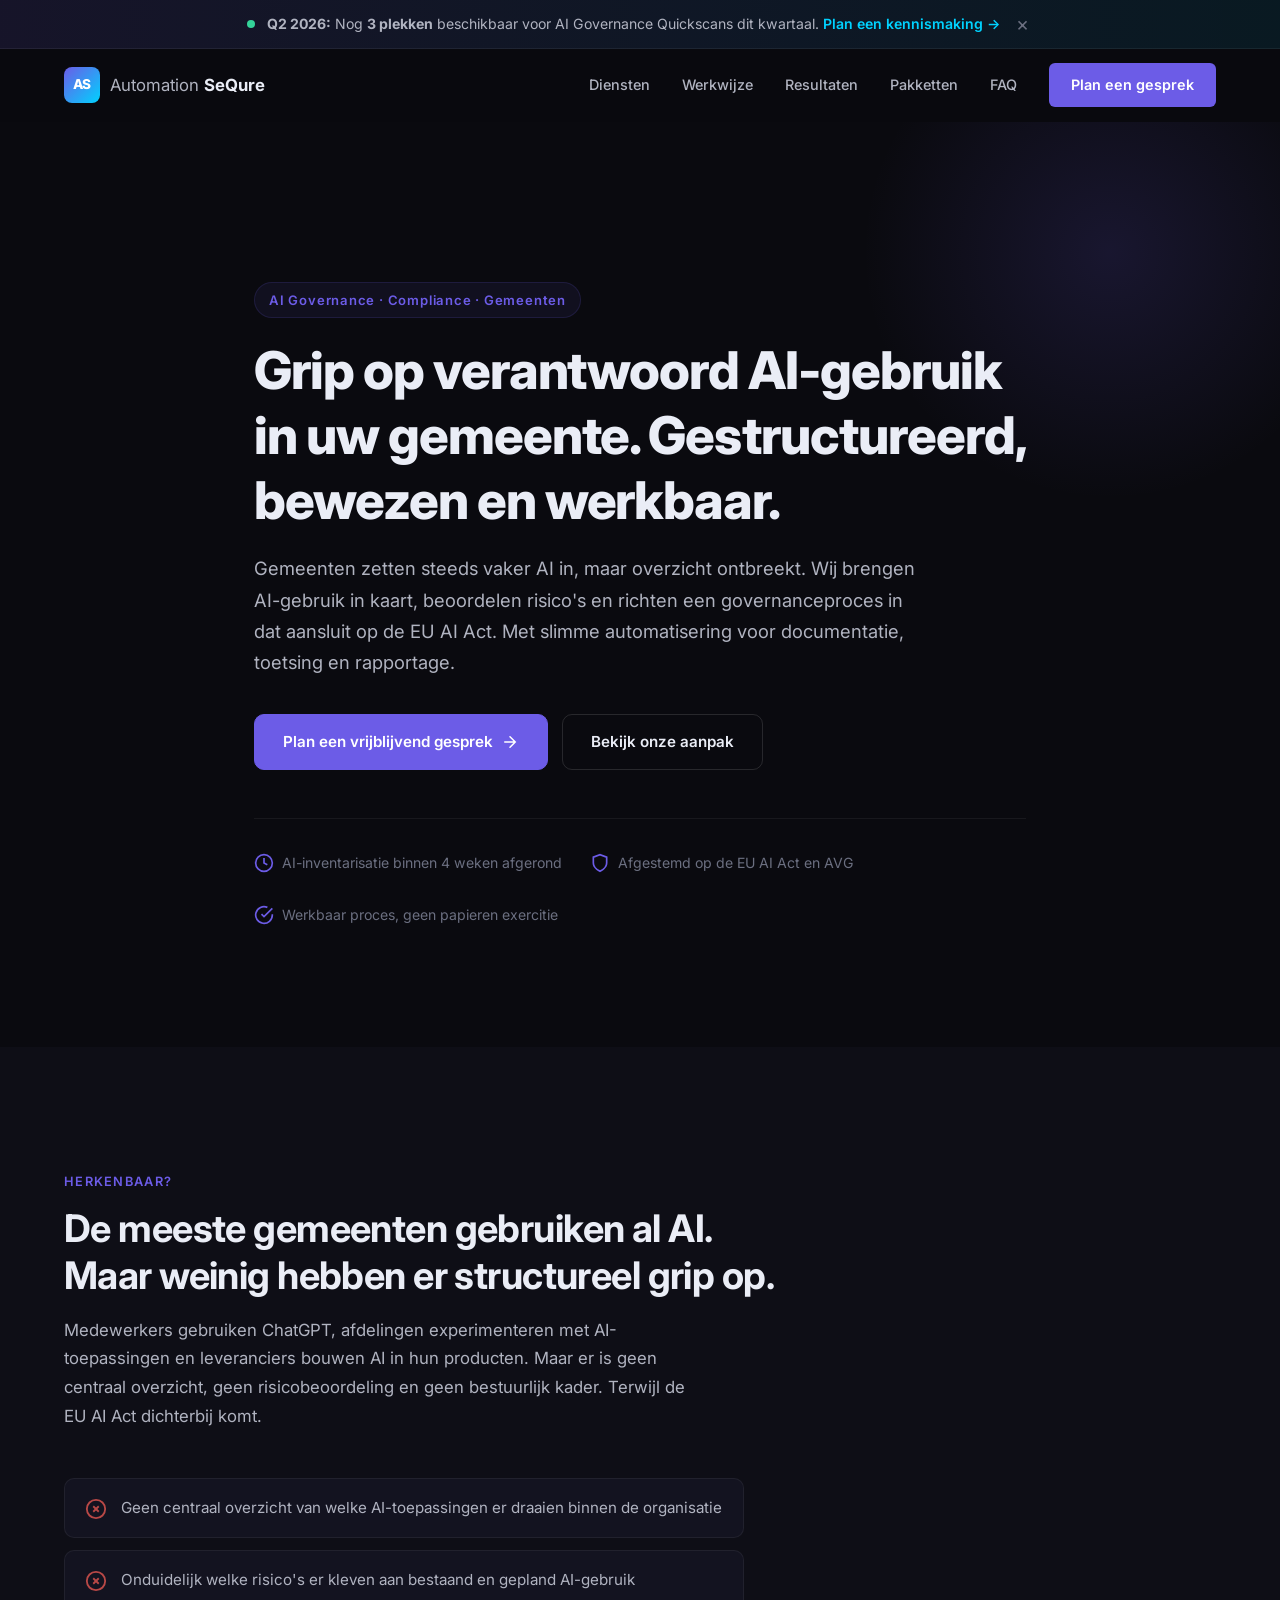
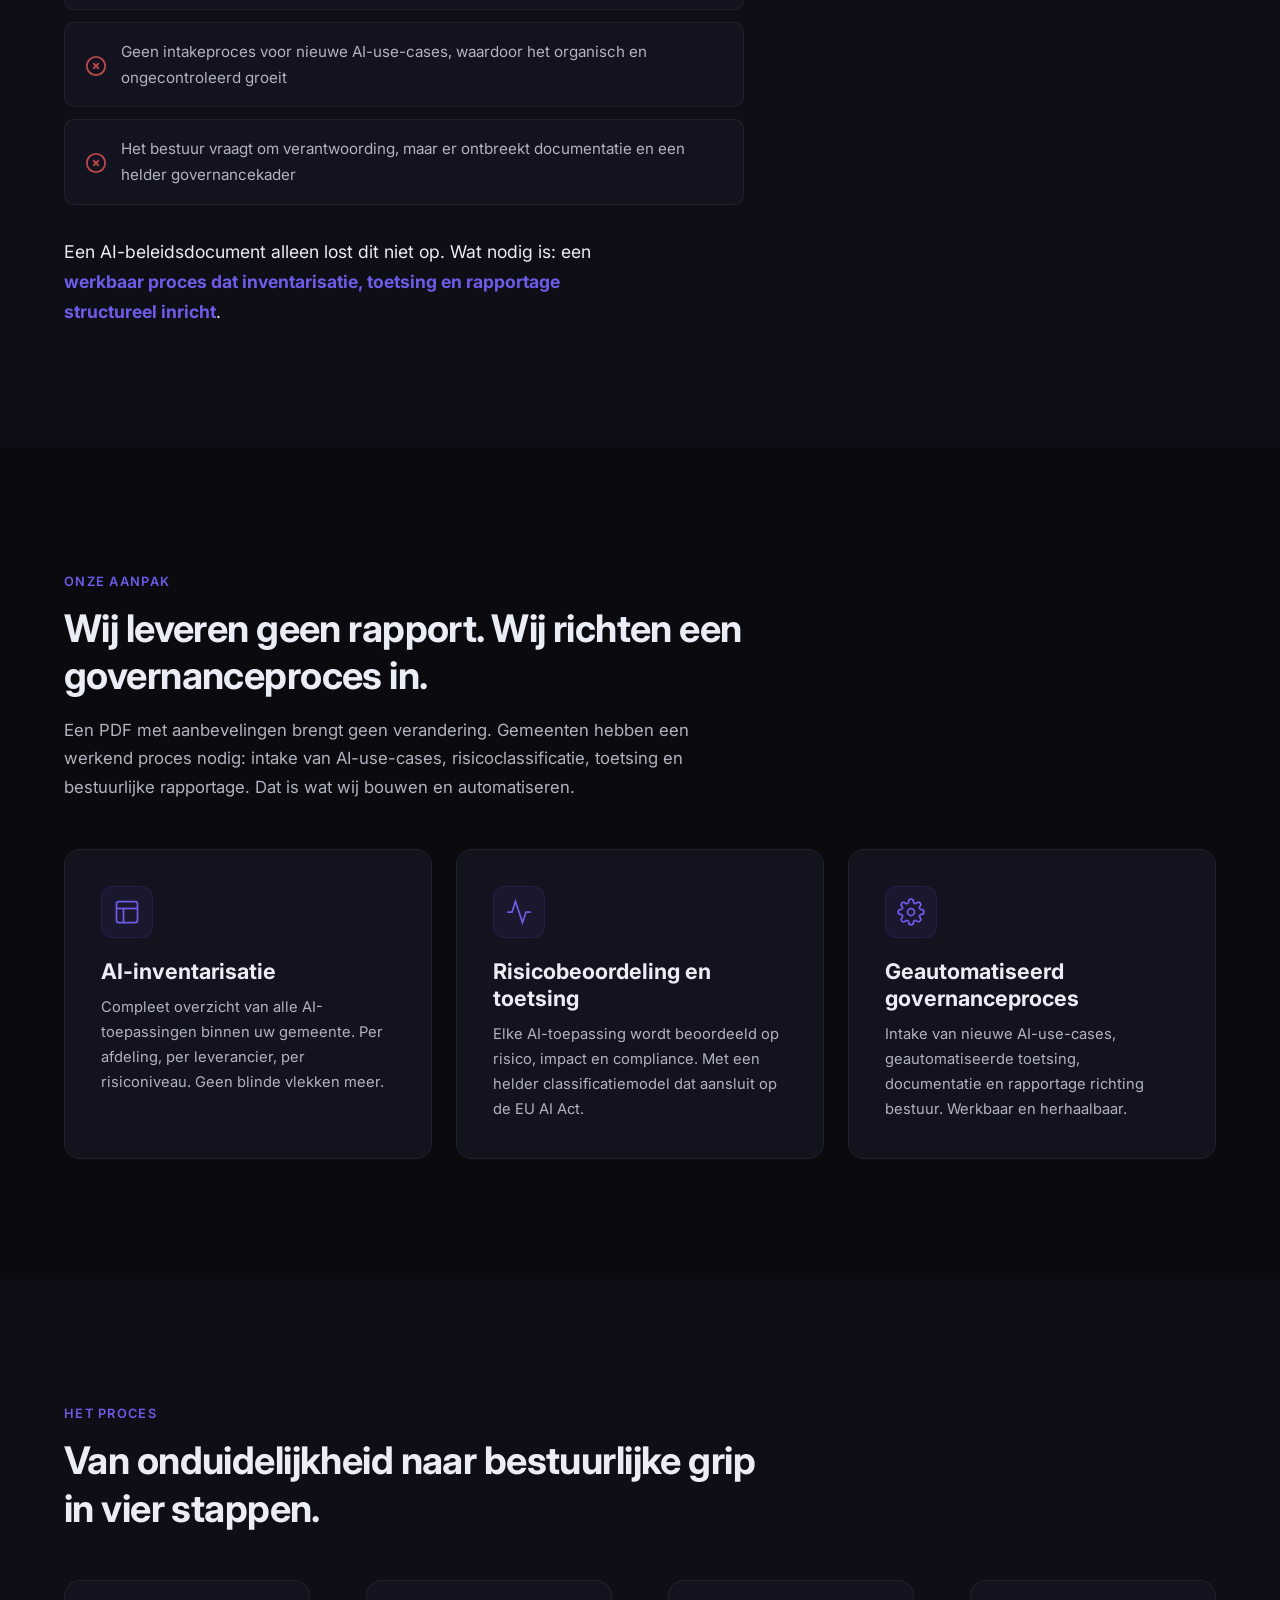
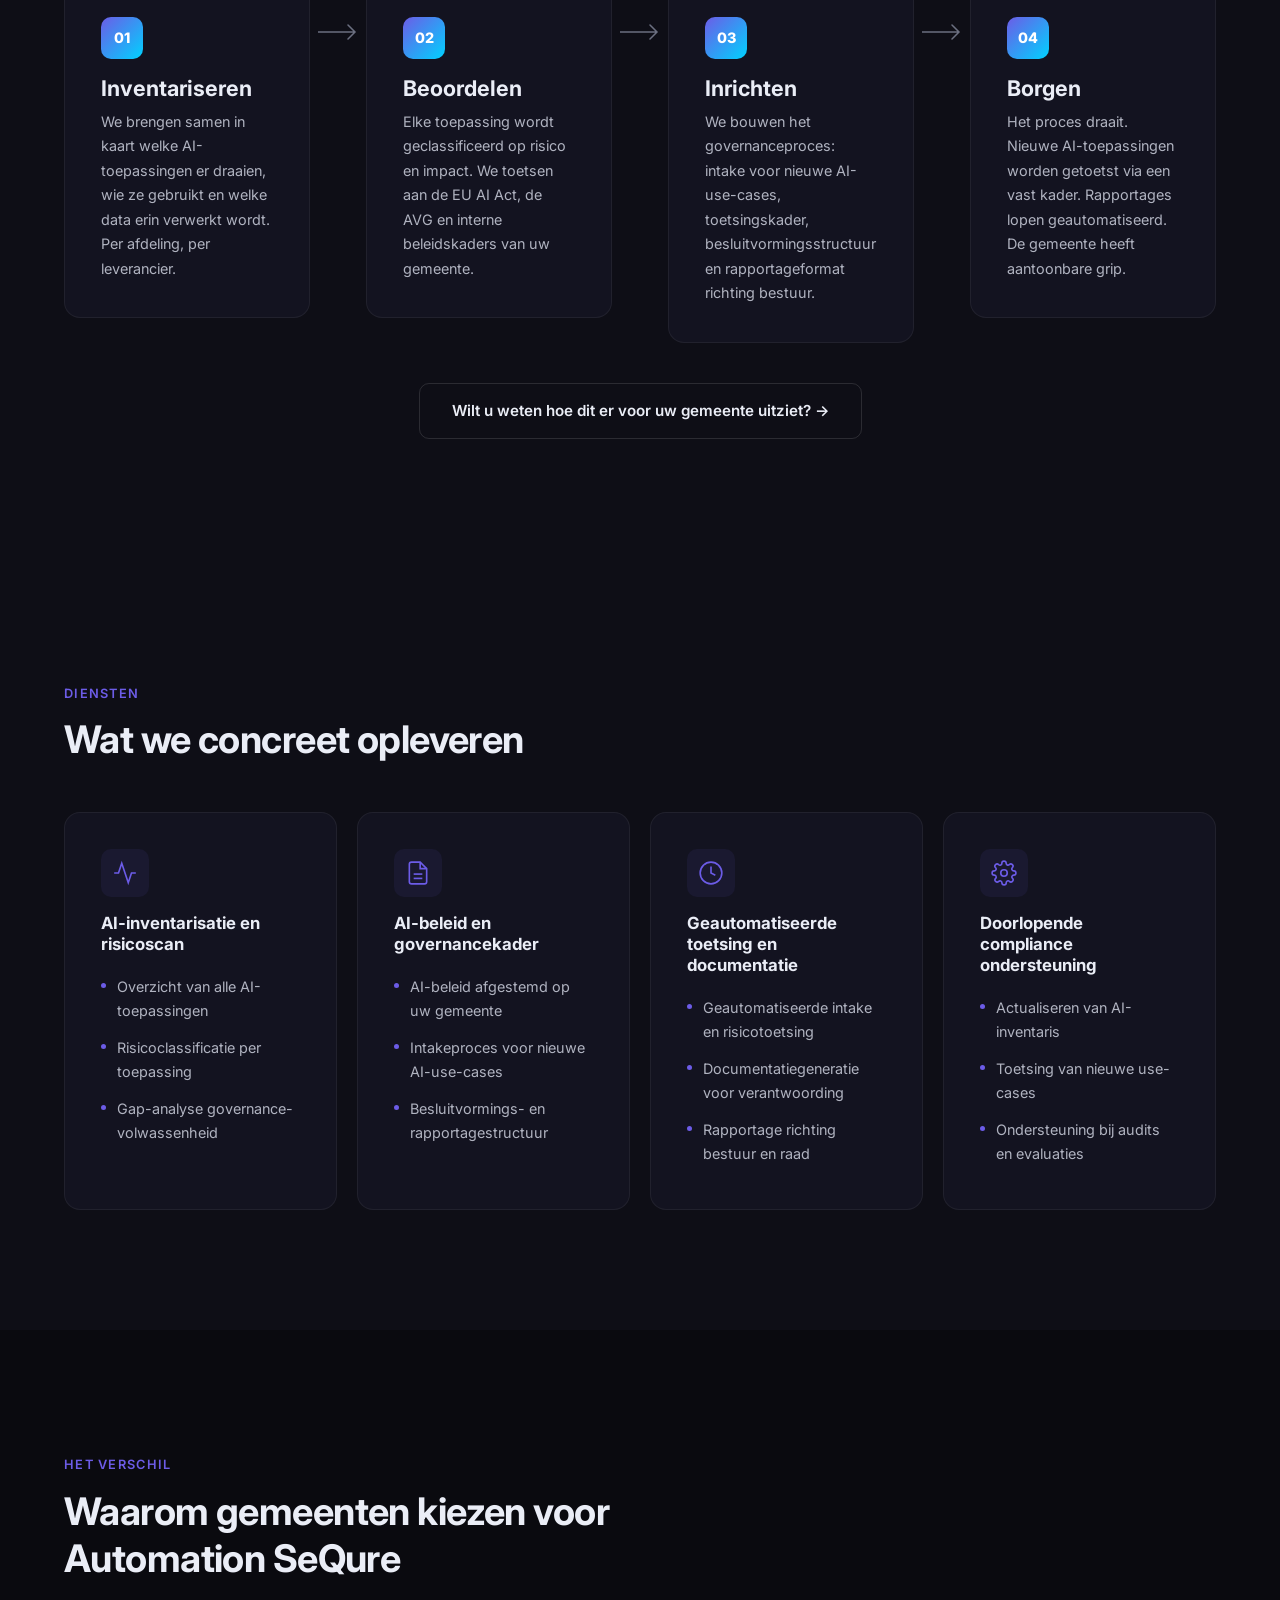
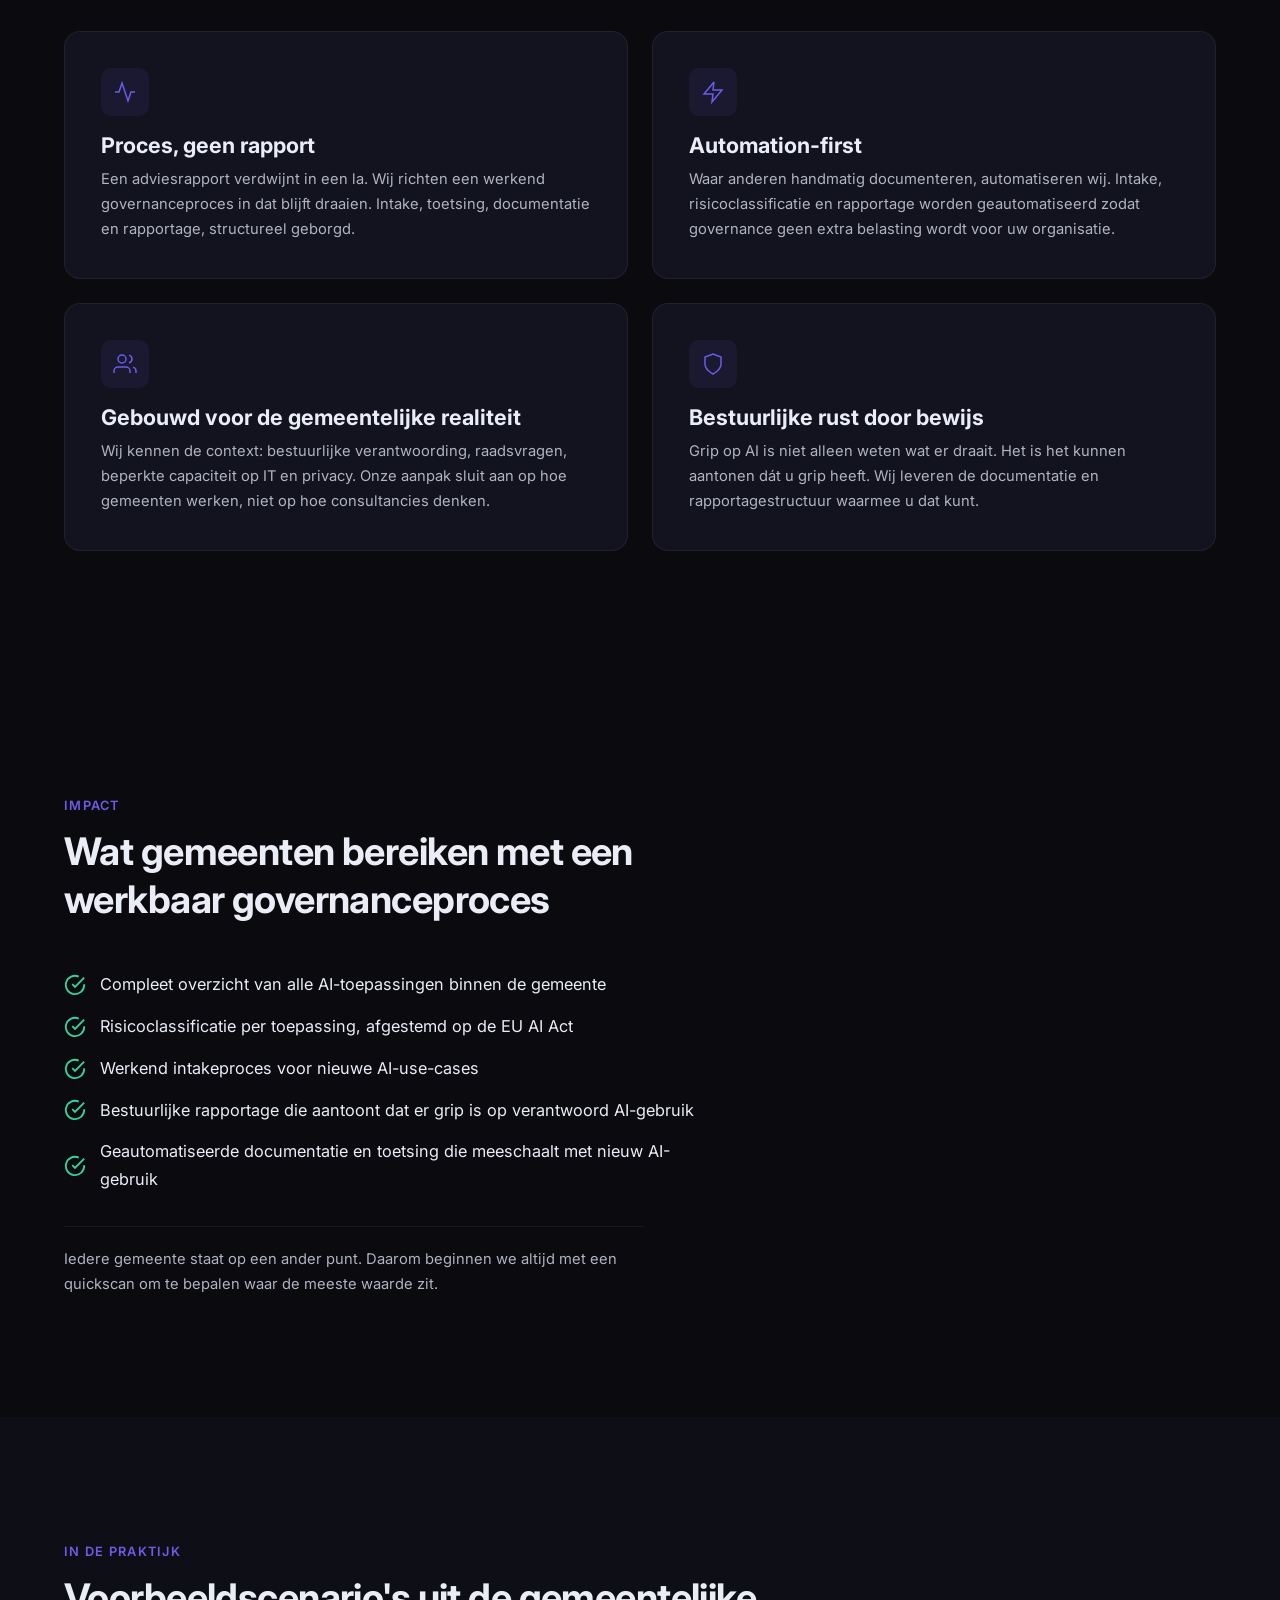
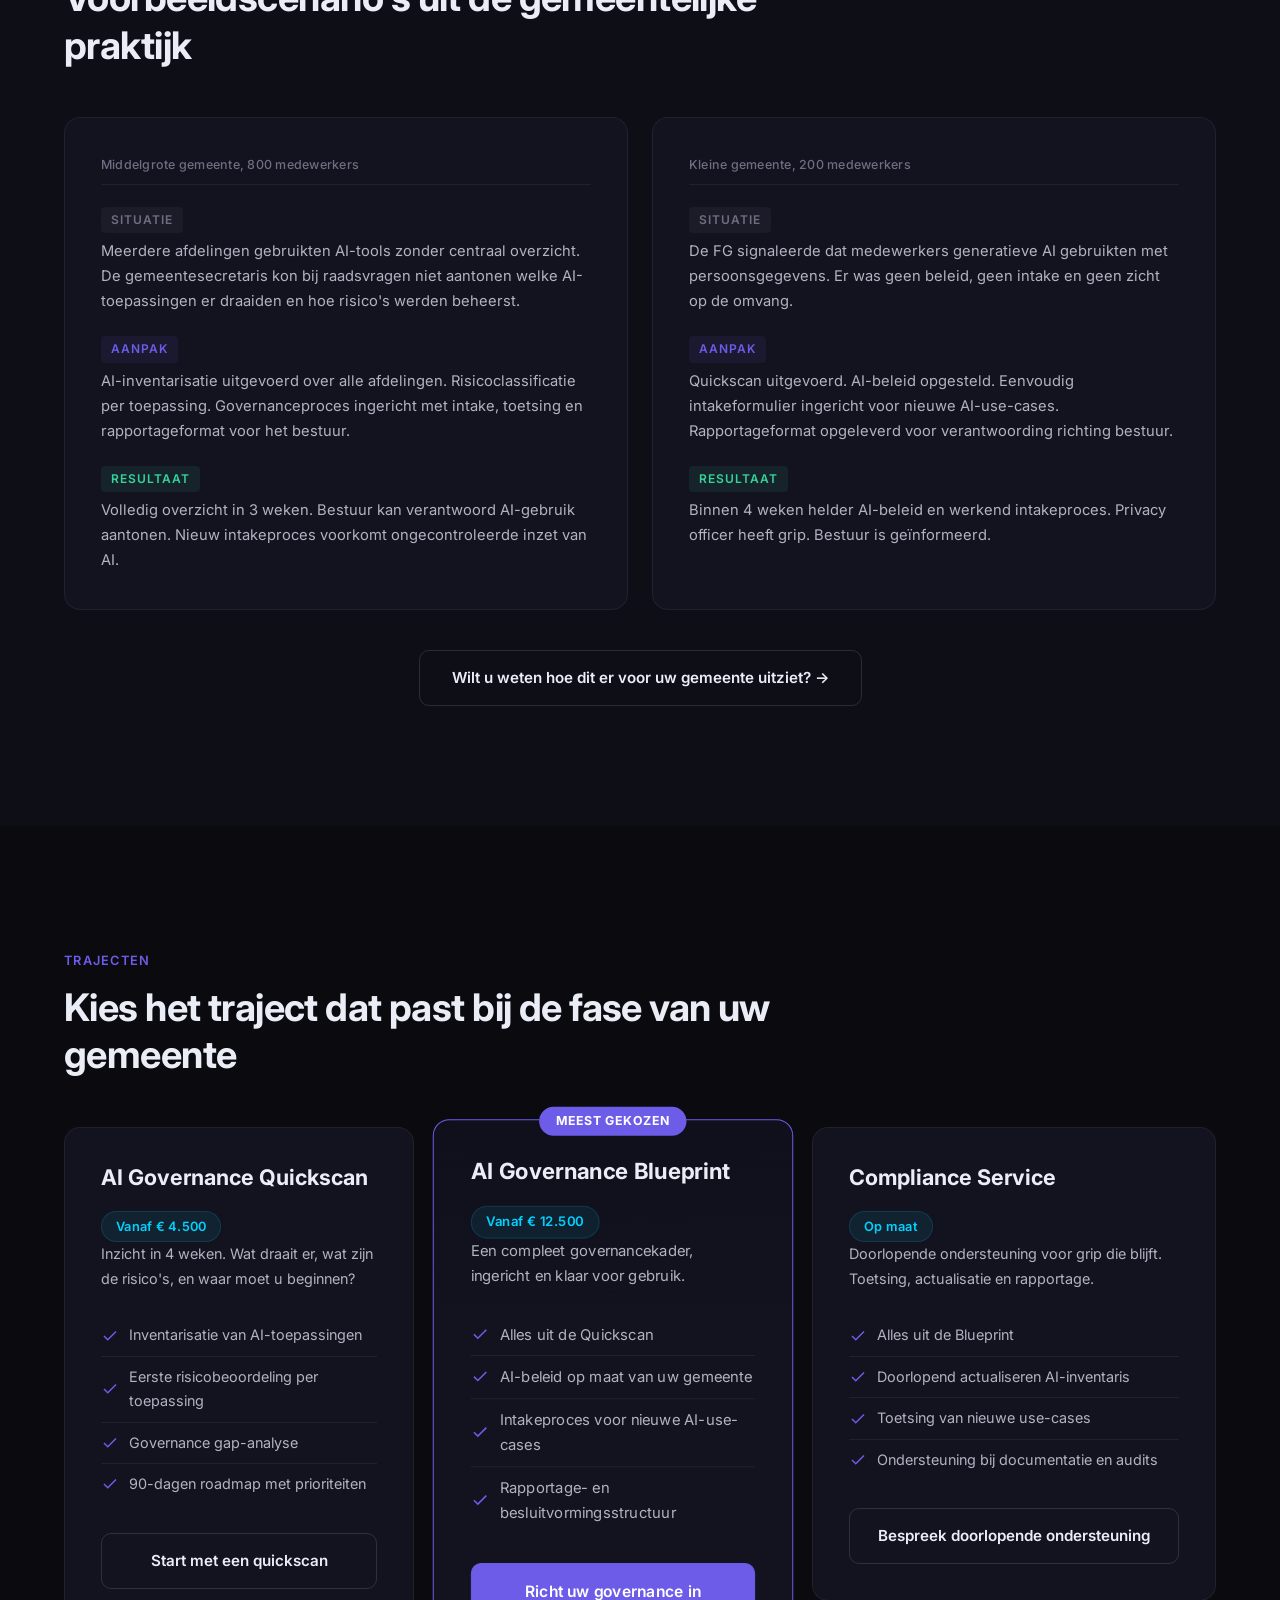
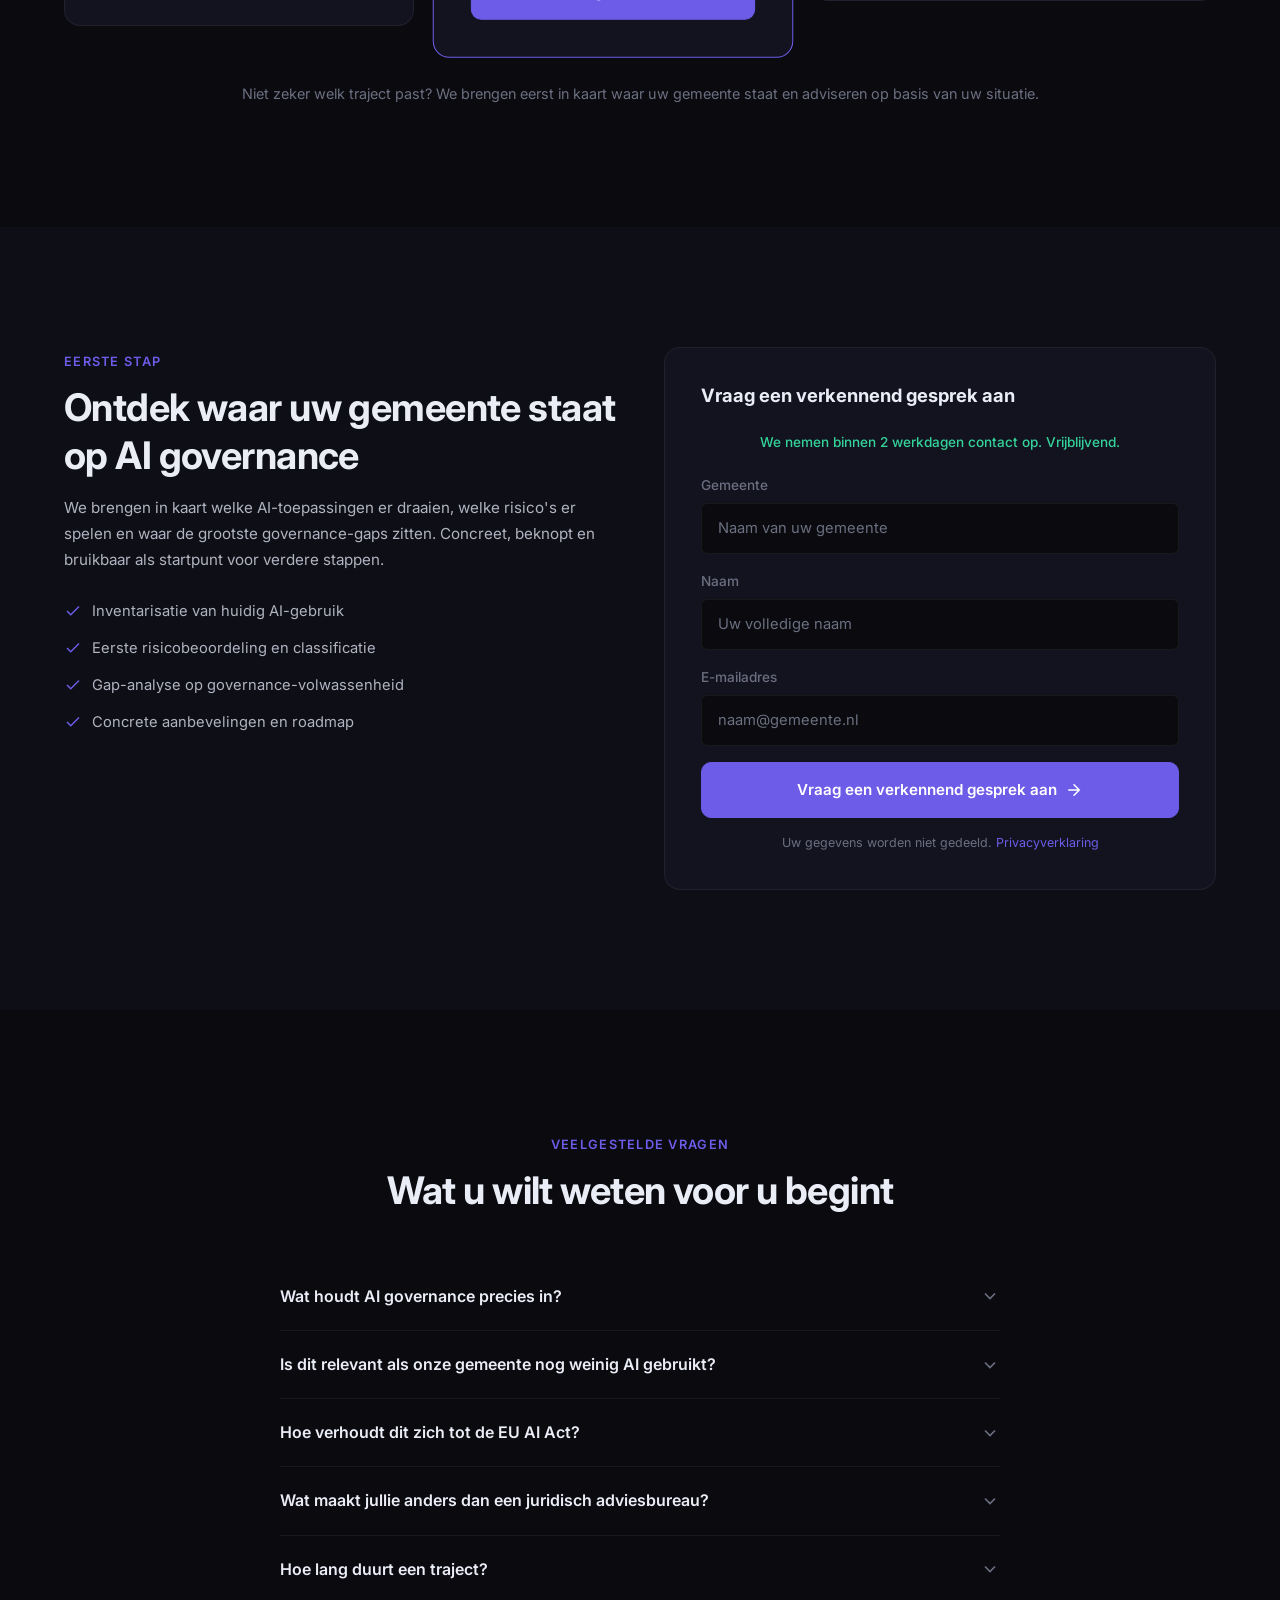
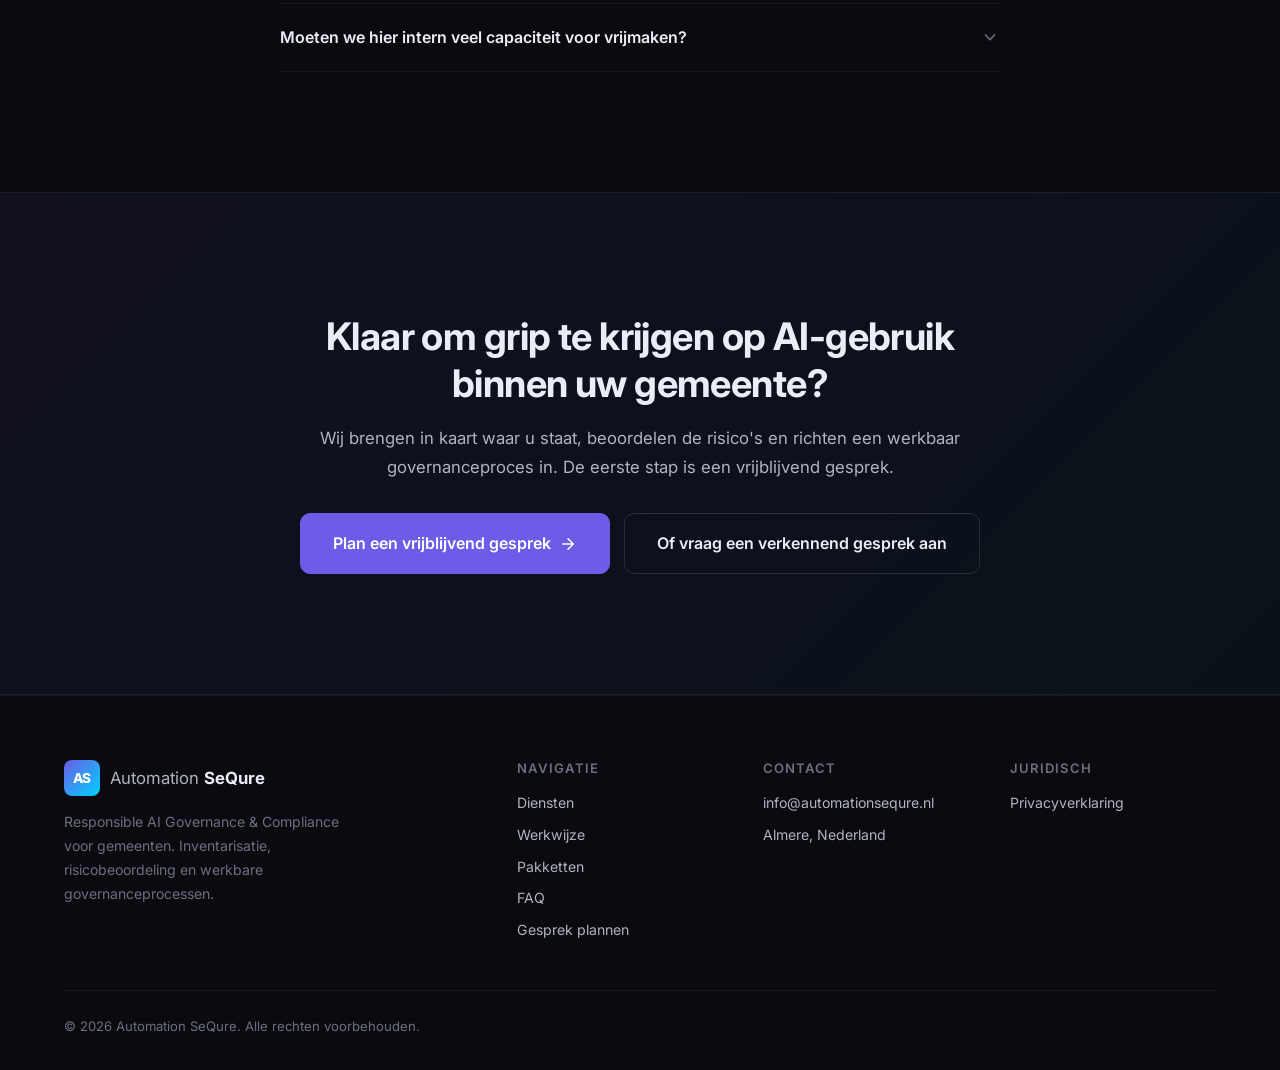
==== commit 02151c99: "Herpositionering: AI Governance & Compliance voor gemeenten Volledige website-copy herschreven van M" ====
--- a/index.html
+++ b/index.html
@@ -3,10 +3,10 @@
 <head>
   <meta charset="UTF-8">
   <meta name="viewport" content="width=device-width, initial-scale=1.0">
-  <title>Automation SeQure — Commerciële systemen die processen automatiseren en groei versnellen</title>
-  <meta name="description" content="Automation SeQure bouwt websites, intake flows en opvolgautomatisering voor MKB-bedrijven. Sneller reageren op leads, minder handmatig werk, meer grip op je commerciële proces.">
-  <meta property="og:title" content="Automation SeQure — Commerciële systemen voor MKB">
-  <meta property="og:description" content="Websites, intake flows en opvolgautomatisering die processen verbeteren en groei versnellen.">
+  <title>Automation SeQure — Responsible AI Governance & Compliance voor gemeenten</title>
+  <meta name="description" content="Automation SeQure helpt gemeenten AI-gebruik in kaart te brengen, risico's te beoordelen en een werkbaar governanceproces in te richten. Met slimme automatisering voor documentatie, toetsing en rapportage.">
+  <meta property="og:title" content="Automation SeQure — AI Governance voor gemeenten">
+  <meta property="og:description" content="Grip op verantwoord AI-gebruik. Inventarisatie, risicobeoordeling en governanceprocessen voor de lokale overheid.">
   <meta property="og:type" content="website">
   <meta property="og:url" content="https://automationsequre.nl">
   <meta property="og:locale" content="nl_NL">
@@ -22,8 +22,8 @@
     <div class="container">
       <div class="urgency-inner">
         <span class="urgency-pulse"></span>
-        <p><strong id="urgencyMonth">April 2026:</strong> Nog <strong id="urgencySlots">3 plekken</strong> beschikbaar voor nieuwe trajecten deze week.
-          <a href="afspraak.html">Plan direct een gesprek &rarr;</a>
+        <p><strong id="urgencyMonth">Q2 2026:</strong> Nog <strong id="urgencySlots">3 plekken</strong> beschikbaar voor AI Governance Quickscans dit kwartaal.
+          <a href="afspraak.html">Plan een kennismaking &rarr;</a>
         </p>
         <button class="urgency-close" id="urgencyClose" aria-label="Sluiten">&times;</button>
       </div>
@@ -55,27 +55,27 @@
   <section class="hero" id="hero">
     <div class="hero-glow"></div>
     <div class="container hero-content">
-      <span class="hero-label">Websites &middot; Intake flows &middot; Opvolgautomatisering</span>
-      <h1 class="hero-headline">Van losse aanvragen naar een strak commercieel proces — geautomatiseerd.</h1>
-      <p class="hero-sub">Sneller reageren op leads. Minder handmatig werk bij intake en opvolging. Meer halen uit iedere aanvraag. Wij bouwen de websites, flows en automatiseringen die dat mogelijk maken.</p>
+      <span class="hero-label">AI Governance &middot; Compliance &middot; Gemeenten</span>
+      <h1 class="hero-headline">Grip op verantwoord AI-gebruik in uw gemeente. Gestructureerd, bewezen en werkbaar.</h1>
+      <p class="hero-sub">Gemeenten zetten steeds vaker AI in, maar overzicht ontbreekt. Wij brengen AI-gebruik in kaart, beoordelen risico's en richten een governanceproces in dat aansluit op de EU AI Act. Met slimme automatisering voor documentatie, toetsing en rapportage.</p>
       <div class="hero-buttons">
-        <a href="afspraak.html" class="btn btn-primary">Plan een gratis strategiegesprek
+        <a href="afspraak.html" class="btn btn-primary">Plan een vrijblijvend gesprek
           <svg width="18" height="18" viewBox="0 0 24 24" fill="none" stroke="currentColor" stroke-width="2" stroke-linecap="round"><path d="M5 12h14M12 5l7 7-7 7"/></svg>
         </a>
-        <a href="#werkwijze" class="btn btn-outline">Bekijk hoe het werkt</a>
+        <a href="#werkwijze" class="btn btn-outline">Bekijk onze aanpak</a>
       </div>
       <div class="trust-bar">
         <div class="trust-item">
           <svg width="20" height="20" viewBox="0 0 24 24" fill="none" stroke="currentColor" stroke-width="2"><circle cx="12" cy="12" r="10"/><polyline points="12 6 12 12 16 14"/></svg>
-          <span>Leadopvolging binnen minuten i.p.v. uren</span>
+          <span>AI-inventarisatie binnen 4 weken afgerond</span>
         </div>
         <div class="trust-item">
           <svg width="20" height="20" viewBox="0 0 24 24" fill="none" stroke="currentColor" stroke-width="2"><path d="M12 22s8-4 8-10V5l-8-3-8 3v7c0 6 8 10 8 10z"/></svg>
-          <span>Tot 80% minder handmatige stappen</span>
+          <span>Afgestemd op de EU AI Act en AVG</span>
         </div>
         <div class="trust-item">
           <svg width="20" height="20" viewBox="0 0 24 24" fill="none" stroke="currentColor" stroke-width="2"><path d="M22 11.08V12a10 10 0 1 1-5.93-9.14"/><polyline points="22 4 12 14.01 9 11.01"/></svg>
-          <span>Eén dashboard voor al je aanvragen</span>
+          <span>Werkbaar proces, geen papieren exercitie</span>
         </div>
       </div>
     </div>
@@ -86,36 +86,36 @@
     <div class="container">
       <div class="section-header reveal">
         <span class="section-label">Herkenbaar?</span>
-        <h2 class="section-title">De meeste bedrijven verliezen geen leads door te weinig interesse. Ze verliezen ze door een rommelig proces.</h2>
-        <p class="section-intro">Een aanvraag komt binnen via de website, maar niemand pakt hem op tijd op. De informatie is onvolledig. Opvolging gaat via losse mails en spreadsheets. En ondertussen lekt omzet weg zonder dat je precies weet waar.</p>
+        <h2 class="section-title">De meeste gemeenten gebruiken al AI. Maar weinig hebben er structureel grip op.</h2>
+        <p class="section-intro">Medewerkers gebruiken ChatGPT, afdelingen experimenteren met AI-toepassingen en leveranciers bouwen AI in hun producten. Maar er is geen centraal overzicht, geen risicobeoordeling en geen bestuurlijk kader. Terwijl de EU AI Act dichterbij komt.</p>
       </div>
       <div class="pain-list reveal">
         <div class="pain-item">
           <div class="pain-icon">
             <svg width="22" height="22" viewBox="0 0 24 24" fill="none" stroke="currentColor" stroke-width="2"><circle cx="12" cy="12" r="10"/><line x1="15" y1="9" x2="9" y2="15"/><line x1="9" y1="9" x2="15" y2="15"/></svg>
           </div>
-          <span>Leads worden te laat of wisselend opgevolgd — afhankelijk van wie er tijd heeft</span>
+          <span>Geen centraal overzicht van welke AI-toepassingen er draaien binnen de organisatie</span>
         </div>
         <div class="pain-item">
           <div class="pain-icon">
             <svg width="22" height="22" viewBox="0 0 24 24" fill="none" stroke="currentColor" stroke-width="2"><circle cx="12" cy="12" r="10"/><line x1="15" y1="9" x2="9" y2="15"/><line x1="9" y1="9" x2="15" y2="15"/></svg>
           </div>
-          <span>Intakeformulieren leveren te weinig bruikbare informatie op om snel te kwalificeren</span>
+          <span>Onduidelijk welke risico's er kleven aan bestaand en gepland AI-gebruik</span>
         </div>
         <div class="pain-item">
           <div class="pain-icon">
             <svg width="22" height="22" viewBox="0 0 24 24" fill="none" stroke="currentColor" stroke-width="2"><circle cx="12" cy="12" r="10"/><line x1="15" y1="9" x2="9" y2="15"/><line x1="9" y1="9" x2="15" y2="15"/></svg>
           </div>
-          <span>De website ziet er goed uit, maar levert geen gekwalificeerde aanvragen op</span>
+          <span>Geen intakeproces voor nieuwe AI-use-cases, waardoor het organisch en ongecontroleerd groeit</span>
         </div>
         <div class="pain-item">
           <div class="pain-icon">
             <svg width="22" height="22" viewBox="0 0 24 24" fill="none" stroke="currentColor" stroke-width="2"><circle cx="12" cy="12" r="10"/><line x1="15" y1="9" x2="9" y2="15"/><line x1="9" y1="9" x2="15" y2="15"/></svg>
           </div>
-          <span>Niemand weet precies waar aanvragen vastlopen of waarom deals niet doorkomen</span>
-        </div>
-      </div>
-      <p class="probleem-closing reveal">Een nieuwe website alleen lost dit niet op. Wat je nodig hebt is een <strong>systeem dat front-end en back-end aan elkaar koppelt</strong>.</p>
+          <span>Het bestuur vraagt om verantwoording, maar er ontbreekt documentatie en een helder governancekader</span>
+        </div>
+      </div>
+      <p class="probleem-closing reveal">Een AI-beleidsdocument alleen lost dit niet op. Wat nodig is: een <strong>werkbaar proces dat inventarisatie, toetsing en rapportage structureel inricht</strong>.</p>
     </div>
   </section>
 
@@ -124,30 +124,30 @@
     <div class="container">
       <div class="section-header reveal">
         <span class="section-label">Onze aanpak</span>
-        <h2 class="section-title">Wij bouwen geen websites. Wij bouwen commerciële systemen.</h2>
-        <p class="section-intro">Een website die er goed uitziet is het begin. Maar echte groei ontstaat wanneer je website, intake en opvolging als één geïntegreerd systeem werken. Dat is wat wij bouwen.</p>
+        <h2 class="section-title">Wij leveren geen rapport. Wij richten een governanceproces in.</h2>
+        <p class="section-intro">Een PDF met aanbevelingen brengt geen verandering. Gemeenten hebben een werkend proces nodig: intake van AI-use-cases, risicoclassificatie, toetsing en bestuurlijke rapportage. Dat is wat wij bouwen en automatiseren.</p>
       </div>
       <div class="solution-grid reveal">
         <div class="solution-card">
           <div class="solution-icon">
             <svg width="28" height="28" viewBox="0 0 24 24" fill="none" stroke="currentColor" stroke-width="1.5"><rect x="3" y="3" width="18" height="18" rx="2"/><line x1="3" y1="9" x2="21" y2="9"/><line x1="9" y1="21" x2="9" y2="9"/></svg>
           </div>
-          <h3>Website die converteert</h3>
-          <p>Geen digitale brochure, maar een website met scherpe propositie, sterke CTA-structuur en meetbare conversiepunten.</p>
+          <h3>AI-inventarisatie</h3>
+          <p>Compleet overzicht van alle AI-toepassingen binnen uw gemeente. Per afdeling, per leverancier, per risiconiveau. Geen blinde vlekken meer.</p>
         </div>
         <div class="solution-card">
           <div class="solution-icon">
             <svg width="28" height="28" viewBox="0 0 24 24" fill="none" stroke="currentColor" stroke-width="1.5"><path d="M22 12h-4l-3 9L9 3l-3 9H2"/></svg>
           </div>
-          <h3>Intake die kwalificeert</h3>
-          <p>Slimme formulieren en flows die direct de juiste informatie ophalen, zodat je team niet hoeft na te bellen voor basis-gegevens.</p>
+          <h3>Risicobeoordeling en toetsing</h3>
+          <p>Elke AI-toepassing wordt beoordeeld op risico, impact en compliance. Met een helder classificatiemodel dat aansluit op de EU AI Act.</p>
         </div>
         <div class="solution-card">
           <div class="solution-icon">
             <svg width="28" height="28" viewBox="0 0 24 24" fill="none" stroke="currentColor" stroke-width="1.5"><circle cx="12" cy="12" r="3"/><path d="M19.4 15a1.65 1.65 0 0 0 .33 1.82l.06.06a2 2 0 0 1-2.83 2.83l-.06-.06a1.65 1.65 0 0 0-1.82-.33 1.65 1.65 0 0 0-1 1.51V21a2 2 0 0 1-4 0v-.09A1.65 1.65 0 0 0 9 19.4a1.65 1.65 0 0 0-1.82.33l-.06.06a2 2 0 0 1-2.83-2.83l.06-.06A1.65 1.65 0 0 0 4.68 15a1.65 1.65 0 0 0-1.51-1H3a2 2 0 0 1 0-4h.09A1.65 1.65 0 0 0 4.6 9a1.65 1.65 0 0 0-.33-1.82l-.06-.06a2 2 0 0 1 2.83-2.83l.06.06A1.65 1.65 0 0 0 9 4.68a1.65 1.65 0 0 0 1-1.51V3a2 2 0 0 1 4 0v.09a1.65 1.65 0 0 0 1 1.51 1.65 1.65 0 0 0 1.82-.33l.06-.06a2 2 0 0 1 2.83 2.83l-.06.06A1.65 1.65 0 0 0 19.4 9a1.65 1.65 0 0 0 1.51 1H21a2 2 0 0 1 0 4h-.09a1.65 1.65 0 0 0-1.51 1z"/></svg>
           </div>
-          <h3>Opvolging die draait</h3>
-          <p>Automatische bevestigingen, interne meldingen en workflow-opvolging. Geen lead valt meer tussen wal en schip.</p>
+          <h3>Geautomatiseerd governanceproces</h3>
+          <p>Intake van nieuwe AI-use-cases, geautomatiseerde toetsing, documentatie en rapportage richting bestuur. Werkbaar en herhaalbaar.</p>
         </div>
       </div>
     </div>
@@ -158,41 +158,41 @@
     <div class="container">
       <div class="section-header reveal">
         <span class="section-label">Het proces</span>
-        <h2 class="section-title">Van bezoeker naar klant — zonder handmatige tussenstappen.</h2>
+        <h2 class="section-title">Van onduidelijkheid naar bestuurlijke grip in vier stappen.</h2>
       </div>
       <div class="steps-grid reveal">
         <div class="step-card">
           <span class="step-number">01</span>
-          <h3>Aantrekken</h3>
-          <p>Je website communiceert helder wat je doet, voor wie en waarom. Bezoekers snappen het direct en komen in beweging.</p>
+          <h3>Inventariseren</h3>
+          <p>We brengen samen in kaart welke AI-toepassingen er draaien, wie ze gebruikt en welke data erin verwerkt wordt. Per afdeling, per leverancier.</p>
         </div>
         <div class="step-connector" aria-hidden="true">
           <svg width="40" height="24" viewBox="0 0 40 24" fill="none"><path d="M0 12h36M30 5l7 7-7 7" stroke="currentColor" stroke-width="1.5" stroke-linecap="round"/></svg>
         </div>
         <div class="step-card">
           <span class="step-number">02</span>
-          <h3>Kwalificeren</h3>
-          <p>Slimme intake flows verzamelen de juiste gegevens, filteren op type aanvraag en leveren direct bruikbare leads op.</p>
+          <h3>Beoordelen</h3>
+          <p>Elke toepassing wordt geclassificeerd op risico en impact. We toetsen aan de EU AI Act, de AVG en interne beleidskaders van uw gemeente.</p>
         </div>
         <div class="step-connector" aria-hidden="true">
           <svg width="40" height="24" viewBox="0 0 40 24" fill="none"><path d="M0 12h36M30 5l7 7-7 7" stroke="currentColor" stroke-width="1.5" stroke-linecap="round"/></svg>
         </div>
         <div class="step-card">
           <span class="step-number">03</span>
-          <h3>Opvolgen</h3>
-          <p>Automatische bevestiging naar de klant, melding naar je team, taak in je CRM. Binnen seconden, niet uren.</p>
+          <h3>Inrichten</h3>
+          <p>We bouwen het governanceproces: intake voor nieuwe AI-use-cases, toetsingskader, besluitvormingsstructuur en rapportageformat richting bestuur.</p>
         </div>
         <div class="step-connector" aria-hidden="true">
           <svg width="40" height="24" viewBox="0 0 40 24" fill="none"><path d="M0 12h36M30 5l7 7-7 7" stroke="currentColor" stroke-width="1.5" stroke-linecap="round"/></svg>
         </div>
         <div class="step-card">
           <span class="step-number">04</span>
-          <h3>Schalen</h3>
-          <p>Je proces draait. Meer leads verwerken kost niet meer tijd. Je hebt overzicht, structuur en een basis om te groeien.</p>
+          <h3>Borgen</h3>
+          <p>Het proces draait. Nieuwe AI-toepassingen worden getoetst via een vast kader. Rapportages lopen geautomatiseerd. De gemeente heeft aantoonbare grip.</p>
         </div>
       </div>
       <div class="section-cta reveal">
-        <a href="afspraak.html" class="btn btn-outline">Wil je zien hoe dit er voor jouw bedrijf uitziet? &rarr;</a>
+        <a href="afspraak.html" class="btn btn-outline">Wilt u weten hoe dit er voor uw gemeente uitziet? &rarr;</a>
       </div>
     </div>
   </section>
@@ -202,51 +202,51 @@
     <div class="container">
       <div class="section-header reveal">
         <span class="section-label">Diensten</span>
-        <h2 class="section-title">Wat we concreet voor je bouwen</h2>
+        <h2 class="section-title">Wat we concreet opleveren</h2>
       </div>
       <div class="services-grid reveal">
         <div class="service-card">
           <div class="service-icon">
             <svg width="26" height="26" viewBox="0 0 24 24" fill="none" stroke="currentColor" stroke-width="1.5"><polyline points="22 12 18 12 15 21 9 3 6 12 2 12"/></svg>
           </div>
-          <h3>Conversiegerichte websites</h3>
+          <h3>AI-inventarisatie en risicoscan</h3>
           <ul class="service-items">
-            <li>Professionele bedrijfswebsites</li>
-            <li>Gerichte landingspagina's</li>
-            <li>Conversie-geoptimaliseerde structuur</li>
+            <li>Overzicht van alle AI-toepassingen</li>
+            <li>Risicoclassificatie per toepassing</li>
+            <li>Gap-analyse governance-volwassenheid</li>
           </ul>
         </div>
         <div class="service-card">
           <div class="service-icon">
             <svg width="26" height="26" viewBox="0 0 24 24" fill="none" stroke="currentColor" stroke-width="1.5"><path d="M14 2H6a2 2 0 0 0-2 2v16a2 2 0 0 0 2 2h12a2 2 0 0 0 2-2V8z"/><polyline points="14 2 14 8 20 8"/><line x1="16" y1="13" x2="8" y2="13"/><line x1="16" y1="17" x2="8" y2="17"/></svg>
           </div>
-          <h3>Slimme intake en kwalificatie</h3>
+          <h3>AI-beleid en governancekader</h3>
           <ul class="service-items">
-            <li>Formulieren die kwalificeren</li>
-            <li>Lead intake flows met logica</li>
-            <li>Doorstroom per type aanvraag</li>
+            <li>AI-beleid afgestemd op uw gemeente</li>
+            <li>Intakeproces voor nieuwe AI-use-cases</li>
+            <li>Besluitvormings- en rapportagestructuur</li>
           </ul>
         </div>
         <div class="service-card">
           <div class="service-icon">
             <svg width="26" height="26" viewBox="0 0 24 24" fill="none" stroke="currentColor" stroke-width="1.5"><circle cx="12" cy="12" r="10"/><polyline points="12 6 12 12 16 14"/></svg>
           </div>
-          <h3>Geautomatiseerde opvolging</h3>
+          <h3>Geautomatiseerde toetsing en documentatie</h3>
           <ul class="service-items">
-            <li>Directe bevestigingsmails</li>
-            <li>Interne team-meldingen</li>
-            <li>Workflow-opvolging via CRM</li>
+            <li>Geautomatiseerde intake en risicotoetsing</li>
+            <li>Documentatiegeneratie voor verantwoording</li>
+            <li>Rapportage richting bestuur en raad</li>
           </ul>
         </div>
         <div class="service-card">
           <div class="service-icon">
             <svg width="26" height="26" viewBox="0 0 24 24" fill="none" stroke="currentColor" stroke-width="1.5"><circle cx="12" cy="12" r="3"/><path d="M19.4 15a1.65 1.65 0 0 0 .33 1.82l.06.06a2 2 0 0 1-2.83 2.83l-.06-.06a1.65 1.65 0 0 0-1.82-.33 1.65 1.65 0 0 0-1 1.51V21a2 2 0 0 1-4 0v-.09A1.65 1.65 0 0 0 9 19.4a1.65 1.65 0 0 0-1.82.33l-.06.06a2 2 0 0 1-2.83-2.83l.06-.06A1.65 1.65 0 0 0 4.68 15a1.65 1.65 0 0 0-1.51-1H3a2 2 0 0 1 0-4h.09A1.65 1.65 0 0 0 4.6 9a1.65 1.65 0 0 0-.33-1.82l-.06-.06a2 2 0 0 1 2.83-2.83l.06.06A1.65 1.65 0 0 0 9 4.68a1.65 1.65 0 0 0 1-1.51V3a2 2 0 0 1 4 0v.09a1.65 1.65 0 0 0 1 1.51 1.65 1.65 0 0 0 1.82-.33l.06-.06a2 2 0 0 1 2.83 2.83l-.06.06A1.65 1.65 0 0 0 19.4 9a1.65 1.65 0 0 0 1.51 1H21a2 2 0 0 1 0 4h-.09a1.65 1.65 0 0 0-1.51 1z"/></svg>
           </div>
-          <h3>Procesautomatisering</h3>
+          <h3>Doorlopende compliance ondersteuning</h3>
           <ul class="service-items">
-            <li>Koppelingen tussen tools</li>
-            <li>Automatisering van terugkerende stappen</li>
-            <li>Integratie met bestaande systemen</li>
+            <li>Actualiseren van AI-inventaris</li>
+            <li>Toetsing van nieuwe use-cases</li>
+            <li>Ondersteuning bij audits en evaluaties</li>
           </ul>
         </div>
       </div>
@@ -258,36 +258,36 @@
     <div class="container">
       <div class="section-header reveal">
         <span class="section-label">Het verschil</span>
-        <h2 class="section-title">Waarom bedrijven ons verkiezen boven een standaard webbureau</h2>
+        <h2 class="section-title">Waarom gemeenten kiezen voor Automation SeQure</h2>
       </div>
       <div class="reasons-grid reveal">
         <div class="reason-card">
           <div class="reason-icon">
             <svg width="24" height="24" viewBox="0 0 24 24" fill="none" stroke="currentColor" stroke-width="1.5"><polyline points="22 12 18 12 15 21 9 3 6 12 2 12"/></svg>
           </div>
-          <h3>Resultaat, geen pixels</h3>
-          <p>Een webbureau levert een site op en is klaar. Wij kijken naar wat er ná de oplevering gebeurt: converteert het? Wordt er snel genoeg opgevolgd? Lekt er waarde weg?</p>
+          <h3>Proces, geen rapport</h3>
+          <p>Een adviesrapport verdwijnt in een la. Wij richten een werkend governanceproces in dat blijft draaien. Intake, toetsing, documentatie en rapportage, structureel geborgd.</p>
         </div>
         <div class="reason-card">
           <div class="reason-icon">
             <svg width="24" height="24" viewBox="0 0 24 24" fill="none" stroke="currentColor" stroke-width="1.5"><polyline points="13 2 3 14 12 14 11 22 21 10 12 10 13 2"/></svg>
           </div>
           <h3>Automation-first</h3>
-          <p>Wij ontwerpen niet vanuit design, maar vanuit het proces. Hoe komt een lead binnen? Wat moet er direct gebeuren? Waar zitten de handmatige stappen die je kunt elimineren?</p>
+          <p>Waar anderen handmatig documenteren, automatiseren wij. Intake, risicoclassificatie en rapportage worden geautomatiseerd zodat governance geen extra belasting wordt voor uw organisatie.</p>
         </div>
         <div class="reason-card">
           <div class="reason-icon">
             <svg width="24" height="24" viewBox="0 0 24 24" fill="none" stroke="currentColor" stroke-width="1.5"><path d="M17 21v-2a4 4 0 0 0-4-4H5a4 4 0 0 0-4 4v2"/><circle cx="9" cy="7" r="4"/><path d="M23 21v-2a4 4 0 0 0-3-3.87"/><path d="M16 3.13a4 4 0 0 1 0 7.75"/></svg>
           </div>
-          <h3>Gebouwd voor MKB-realiteit</h3>
-          <p>Geen enterprise-complexiteit. Oplossingen die werken met je huidige team, je huidige tools en je huidige budget. Schaalbaar wanneer jij er klaar voor bent.</p>
+          <h3>Gebouwd voor de gemeentelijke realiteit</h3>
+          <p>Wij kennen de context: bestuurlijke verantwoording, raadsvragen, beperkte capaciteit op IT en privacy. Onze aanpak sluit aan op hoe gemeenten werken, niet op hoe consultancies denken.</p>
         </div>
         <div class="reason-card">
           <div class="reason-icon">
             <svg width="24" height="24" viewBox="0 0 24 24" fill="none" stroke="currentColor" stroke-width="1.5"><path d="M12 22s8-4 8-10V5l-8-3-8 3v7c0 6 8 10 8 10z"/></svg>
           </div>
-          <h3>Vertrouwen als conversiefactor</h3>
-          <p>Elk element op je website heeft een functie: twijfel wegnemen, geloofwaardigheid opbouwen en de drempel naar actie zo laag mogelijk maken.</p>
+          <h3>Bestuurlijke rust door bewijs</h3>
+          <p>Grip op AI is niet alleen weten wat er draait. Het is het kunnen aantonen d&aacute;t u grip heeft. Wij leveren de documentatie en rapportagestructuur waarmee u dat kunt.</p>
         </div>
       </div>
     </div>
@@ -298,75 +298,75 @@
     <div class="container">
       <div class="section-header reveal">
         <span class="section-label">Impact</span>
-        <h2 class="section-title">Wat bedrijven merken na de eerste maand</h2>
+        <h2 class="section-title">Wat gemeenten bereiken met een werkbaar governanceproces</h2>
       </div>
       <div class="results-list reveal">
         <div class="result-item">
           <svg width="22" height="22" viewBox="0 0 24 24" fill="none" stroke="currentColor" stroke-width="2"><path d="M22 11.08V12a10 10 0 1 1-5.93-9.14"/><polyline points="22 4 12 14.01 9 11.01"/></svg>
-          <span>Reactietijd op aanvragen gaat van uren naar minuten</span>
+          <span>Compleet overzicht van alle AI-toepassingen binnen de gemeente</span>
         </div>
         <div class="result-item">
           <svg width="22" height="22" viewBox="0 0 24 24" fill="none" stroke="currentColor" stroke-width="2"><path d="M22 11.08V12a10 10 0 1 1-5.93-9.14"/><polyline points="22 4 12 14.01 9 11.01"/></svg>
-          <span>Intake en opvolging kosten structureel minder handwerk</span>
+          <span>Risicoclassificatie per toepassing, afgestemd op de EU AI Act</span>
         </div>
         <div class="result-item">
           <svg width="22" height="22" viewBox="0 0 24 24" fill="none" stroke="currentColor" stroke-width="2"><path d="M22 11.08V12a10 10 0 1 1-5.93-9.14"/><polyline points="22 4 12 14.01 9 11.01"/></svg>
-          <span>Leads bevatten direct de juiste informatie om te kwalificeren</span>
+          <span>Werkend intakeproces voor nieuwe AI-use-cases</span>
         </div>
         <div class="result-item">
           <svg width="22" height="22" viewBox="0 0 24 24" fill="none" stroke="currentColor" stroke-width="2"><path d="M22 11.08V12a10 10 0 1 1-5.93-9.14"/><polyline points="22 4 12 14.01 9 11.01"/></svg>
-          <span>Meer overzicht over waar aanvragen staan en waar ze vastlopen</span>
+          <span>Bestuurlijke rapportage die aantoont dat er grip is op verantwoord AI-gebruik</span>
         </div>
         <div class="result-item">
           <svg width="22" height="22" viewBox="0 0 24 24" fill="none" stroke="currentColor" stroke-width="2"><path d="M22 11.08V12a10 10 0 1 1-5.93-9.14"/><polyline points="22 4 12 14.01 9 11.01"/></svg>
-          <span>De website draagt actief bij aan omzet — niet alleen aan zichtbaarheid</span>
-        </div>
-      </div>
-      <p class="results-note reveal">Niet ieder bedrijf heeft hetzelfde vertrekpunt. Daarom brengen we eerst in kaart waar de meeste winst zit — en beginnen we daar.</p>
-    </div>
-  </section>
-
-  <!-- ==================== CASES ==================== -->
+          <span>Geautomatiseerde documentatie en toetsing die meeschaalt met nieuw AI-gebruik</span>
+        </div>
+      </div>
+      <p class="results-note reveal">Iedere gemeente staat op een ander punt. Daarom beginnen we altijd met een quickscan om te bepalen waar de meeste waarde zit.</p>
+    </div>
+  </section>
+
+  <!-- ==================== CASES / VOORBEELDSCENARIO'S ==================== -->
   <section class="cases" id="cases">
     <div class="container">
       <div class="section-header reveal">
         <span class="section-label">In de praktijk</span>
-        <h2 class="section-title">Hoe het er in de praktijk uitziet</h2>
+        <h2 class="section-title">Voorbeeldscenario's uit de gemeentelijke praktijk</h2>
       </div>
       <div class="cases-grid reveal">
         <div class="case-card">
-          <div class="case-industry">B2B dienstverlener &mdash; 15 medewerkers</div>
+          <div class="case-industry">Middelgrote gemeente, 800 medewerkers</div>
           <div class="case-phase">
             <span class="case-label">Situatie</span>
-            <p>Tientallen aanvragen per week, maar intake via e-mail. Opvolging afhankelijk van wie er tijd had. Geen overzicht over pipeline.</p>
+            <p>Meerdere afdelingen gebruikten AI-tools zonder centraal overzicht. De gemeentesecretaris kon bij raadsvragen niet aantonen welke AI-toepassingen er draaiden en hoe risico's werden beheerst.</p>
           </div>
           <div class="case-phase">
-            <span class="case-label case-label--accent">Wat we deden</span>
-            <p>Website geoptimaliseerd op conversie. Intake flow gebouwd die direct kwalificeert. Automatische opvolging en CRM-koppeling ingericht.</p>
+            <span class="case-label case-label--accent">Aanpak</span>
+            <p>AI-inventarisatie uitgevoerd over alle afdelingen. Risicoclassificatie per toepassing. Governanceproces ingericht met intake, toetsing en rapportageformat voor het bestuur.</p>
           </div>
           <div class="case-phase">
             <span class="case-label case-label--success">Resultaat</span>
-            <p>Reactietijd van 4 uur naar 8 minuten. 60% minder handmatige intake-stappen. Duidelijk overzicht per fase.</p>
+            <p>Volledig overzicht in 3 weken. Bestuur kan verantwoord AI-gebruik aantonen. Nieuw intakeproces voorkomt ongecontroleerde inzet van AI.</p>
           </div>
         </div>
         <div class="case-card">
-          <div class="case-industry">Zakelijke dienstverlening &mdash; 6 medewerkers</div>
+          <div class="case-industry">Kleine gemeente, 200 medewerkers</div>
           <div class="case-phase">
             <span class="case-label">Situatie</span>
-            <p>Bestaande website zag er professioneel uit maar genereerde amper bruikbare leads. Bezoekers haakten af voor het contactformulier.</p>
+            <p>De FG signaleerde dat medewerkers generatieve AI gebruikten met persoonsgegevens. Er was geen beleid, geen intake en geen zicht op de omvang.</p>
           </div>
           <div class="case-phase">
-            <span class="case-label case-label--accent">Wat we deden</span>
-            <p>Propositie aangescherpt. CTA-structuur versterkt. Slimmere formulieren gebouwd die stap voor stap informatie verzamelen.</p>
+            <span class="case-label case-label--accent">Aanpak</span>
+            <p>Quickscan uitgevoerd. AI-beleid opgesteld. Eenvoudig intakeformulier ingericht voor nieuwe AI-use-cases. Rapportageformat opgeleverd voor verantwoording richting bestuur.</p>
           </div>
           <div class="case-phase">
             <span class="case-label case-label--success">Resultaat</span>
-            <p>Conversieratio verdubbeld. Betere leadkwaliteit. Duidelijker commercieel proces vanaf het eerste contactmoment.</p>
+            <p>Binnen 4 weken helder AI-beleid en werkend intakeproces. Privacy officer heeft grip. Bestuur is geïnformeerd.</p>
           </div>
         </div>
       </div>
       <div class="section-cta reveal">
-        <a href="afspraak.html" class="btn btn-outline">Wil je weten wat dit voor jouw bedrijf kan betekenen? &rarr;</a>
+        <a href="afspraak.html" class="btn btn-outline">Wilt u weten hoe dit er voor uw gemeente uitziet? &rarr;</a>
       </div>
     </div>
   </section>
@@ -376,146 +376,146 @@
     <div class="container">
       <div class="section-header reveal">
         <span class="section-label">Trajecten</span>
-        <h2 class="section-title">Kies het traject dat past bij je fase</h2>
+        <h2 class="section-title">Kies het traject dat past bij de fase van uw gemeente</h2>
       </div>
       <div class="pricing-grid reveal">
 
-        <!-- Starter -->
+        <!-- AI Governance Quickscan -->
         <div class="pricing-card">
           <div class="pricing-header">
-            <h3>Starter</h3>
-            <span class="pricing-indicator">Vanaf &euro; 1.500</span>
-            <p class="pricing-desc">Een sterke basis. Professioneel online staan met een website die converteert.</p>
+            <h3>AI Governance Quickscan</h3>
+            <span class="pricing-indicator">Vanaf &euro; 4.500</span>
+            <p class="pricing-desc">Inzicht in 4 weken. Wat draait er, wat zijn de risico's, en waar moet u beginnen?</p>
           </div>
           <ul class="pricing-features">
             <li>
               <svg width="18" height="18" viewBox="0 0 24 24" fill="none" stroke="currentColor" stroke-width="2"><polyline points="20 6 9 17 4 12"/></svg>
-              Conversiegerichte website
-            </li>
-            <li>
-              <svg width="18" height="18" viewBox="0 0 24 24" fill="none" stroke="currentColor" stroke-width="2"><polyline points="20 6 9 17 4 12"/></svg>
-              Heldere propositie en structuur
-            </li>
-            <li>
-              <svg width="18" height="18" viewBox="0 0 24 24" fill="none" stroke="currentColor" stroke-width="2"><polyline points="20 6 9 17 4 12"/></svg>
-              Basisformulieren met e-mailnotificatie
-            </li>
-            <li>
-              <svg width="18" height="18" viewBox="0 0 24 24" fill="none" stroke="currentColor" stroke-width="2"><polyline points="20 6 9 17 4 12"/></svg>
-              Mobiel geoptimaliseerd
-            </li>
-          </ul>
-          <a href="afspraak.html?pakket=starter" class="btn btn-outline pricing-cta">Start met een sterke basis</a>
-        </div>
-
-        <!-- Growth (popular) -->
+              Inventarisatie van AI-toepassingen
+            </li>
+            <li>
+              <svg width="18" height="18" viewBox="0 0 24 24" fill="none" stroke="currentColor" stroke-width="2"><polyline points="20 6 9 17 4 12"/></svg>
+              Eerste risicobeoordeling per toepassing
+            </li>
+            <li>
+              <svg width="18" height="18" viewBox="0 0 24 24" fill="none" stroke="currentColor" stroke-width="2"><polyline points="20 6 9 17 4 12"/></svg>
+              Governance gap-analyse
+            </li>
+            <li>
+              <svg width="18" height="18" viewBox="0 0 24 24" fill="none" stroke="currentColor" stroke-width="2"><polyline points="20 6 9 17 4 12"/></svg>
+              90-dagen roadmap met prioriteiten
+            </li>
+          </ul>
+          <a href="afspraak.html?pakket=quickscan" class="btn btn-outline pricing-cta">Start met een quickscan</a>
+        </div>
+
+        <!-- AI Governance Blueprint -->
         <div class="pricing-card pricing-card--popular">
           <span class="popular-badge">Meest gekozen</span>
           <div class="pricing-header">
-            <h3>Growth</h3>
-            <span class="pricing-indicator">Vanaf &euro; 3.500</span>
-            <p class="pricing-desc">Website + intake + opvolging als één werkend systeem.</p>
+            <h3>AI Governance Blueprint</h3>
+            <span class="pricing-indicator">Vanaf &euro; 12.500</span>
+            <p class="pricing-desc">Een compleet governancekader, ingericht en klaar voor gebruik.</p>
           </div>
           <ul class="pricing-features">
             <li>
               <svg width="18" height="18" viewBox="0 0 24 24" fill="none" stroke="currentColor" stroke-width="2"><polyline points="20 6 9 17 4 12"/></svg>
-              Alles uit Starter
-            </li>
-            <li>
-              <svg width="18" height="18" viewBox="0 0 24 24" fill="none" stroke="currentColor" stroke-width="2"><polyline points="20 6 9 17 4 12"/></svg>
-              Slimme intake flow met kwalificatielogica
-            </li>
-            <li>
-              <svg width="18" height="18" viewBox="0 0 24 24" fill="none" stroke="currentColor" stroke-width="2"><polyline points="20 6 9 17 4 12"/></svg>
-              Geautomatiseerde opvolgmails
-            </li>
-            <li>
-              <svg width="18" height="18" viewBox="0 0 24 24" fill="none" stroke="currentColor" stroke-width="2"><polyline points="20 6 9 17 4 12"/></svg>
-              CRM-koppeling en dashboarding
-            </li>
-          </ul>
-          <a href="afspraak.html?pakket=growth" class="btn btn-primary pricing-cta">Bouw een slimmer proces</a>
-        </div>
-
-        <!-- Scale -->
+              Alles uit de Quickscan
+            </li>
+            <li>
+              <svg width="18" height="18" viewBox="0 0 24 24" fill="none" stroke="currentColor" stroke-width="2"><polyline points="20 6 9 17 4 12"/></svg>
+              AI-beleid op maat van uw gemeente
+            </li>
+            <li>
+              <svg width="18" height="18" viewBox="0 0 24 24" fill="none" stroke="currentColor" stroke-width="2"><polyline points="20 6 9 17 4 12"/></svg>
+              Intakeproces voor nieuwe AI-use-cases
+            </li>
+            <li>
+              <svg width="18" height="18" viewBox="0 0 24 24" fill="none" stroke="currentColor" stroke-width="2"><polyline points="20 6 9 17 4 12"/></svg>
+              Rapportage- en besluitvormingsstructuur
+            </li>
+          </ul>
+          <a href="afspraak.html?pakket=blueprint" class="btn btn-primary pricing-cta">Richt uw governance in</a>
+        </div>
+
+        <!-- Responsible AI Compliance Service -->
         <div class="pricing-card">
           <div class="pricing-header">
-            <h3>Scale</h3>
+            <h3>Compliance Service</h3>
             <span class="pricing-indicator">Op maat</span>
-            <p class="pricing-desc">Volledig geïntegreerd systeem met geavanceerde automatisering.</p>
+            <p class="pricing-desc">Doorlopende ondersteuning voor grip die blijft. Toetsing, actualisatie en rapportage.</p>
           </div>
           <ul class="pricing-features">
             <li>
               <svg width="18" height="18" viewBox="0 0 24 24" fill="none" stroke="currentColor" stroke-width="2"><polyline points="20 6 9 17 4 12"/></svg>
-              Alles uit Growth
-            </li>
-            <li>
-              <svg width="18" height="18" viewBox="0 0 24 24" fill="none" stroke="currentColor" stroke-width="2"><polyline points="20 6 9 17 4 12"/></svg>
-              Geavanceerde proceslogica en routing
-            </li>
-            <li>
-              <svg width="18" height="18" viewBox="0 0 24 24" fill="none" stroke="currentColor" stroke-width="2"><polyline points="20 6 9 17 4 12"/></svg>
-              Multi-tool koppelingen en API-integraties
-            </li>
-            <li>
-              <svg width="18" height="18" viewBox="0 0 24 24" fill="none" stroke="currentColor" stroke-width="2"><polyline points="20 6 9 17 4 12"/></svg>
-              Gebouwd voor schaalbaarheid
-            </li>
-          </ul>
-          <a href="afspraak.html?pakket=scale" class="btn btn-outline pricing-cta">Plan een strategisch gesprek</a>
-        </div>
-
-      </div>
-      <p class="pricing-note reveal">Niet zeker welk traject past? We helpen je kiezen op basis van je situatie — niet op basis van de duurste optie.</p>
-    </div>
-  </section>
-
-  <!-- ==================== GRATIS ANALYSE ==================== -->
+              Alles uit de Blueprint
+            </li>
+            <li>
+              <svg width="18" height="18" viewBox="0 0 24 24" fill="none" stroke="currentColor" stroke-width="2"><polyline points="20 6 9 17 4 12"/></svg>
+              Doorlopend actualiseren AI-inventaris
+            </li>
+            <li>
+              <svg width="18" height="18" viewBox="0 0 24 24" fill="none" stroke="currentColor" stroke-width="2"><polyline points="20 6 9 17 4 12"/></svg>
+              Toetsing van nieuwe use-cases
+            </li>
+            <li>
+              <svg width="18" height="18" viewBox="0 0 24 24" fill="none" stroke="currentColor" stroke-width="2"><polyline points="20 6 9 17 4 12"/></svg>
+              Ondersteuning bij documentatie en audits
+            </li>
+          </ul>
+          <a href="afspraak.html?pakket=compliance" class="btn btn-outline pricing-cta">Bespreek doorlopende ondersteuning</a>
+        </div>
+
+      </div>
+      <p class="pricing-note reveal">Niet zeker welk traject past? We brengen eerst in kaart waar uw gemeente staat en adviseren op basis van uw situatie.</p>
+    </div>
+  </section>
+
+  <!-- ==================== GRATIS QUICKSCAN CTA ==================== -->
   <section class="analyse" id="analyse">
     <div class="container">
       <div class="analyse-wrapper reveal">
         <div class="analyse-content">
-          <span class="section-label">Gratis scan</span>
-          <h2 class="section-title">Ontdek waar je online proces omzet laat liggen</h2>
-          <p>We kijken kritisch naar je website, je intake en je online opvolging. Geen verkooppraatje — je krijgt concrete verbeterpunten die je direct kunt toepassen.</p>
+          <span class="section-label">Eerste stap</span>
+          <h2 class="section-title">Ontdek waar uw gemeente staat op AI governance</h2>
+          <p>We brengen in kaart welke AI-toepassingen er draaien, welke risico's er spelen en waar de grootste governance-gaps zitten. Concreet, beknopt en bruikbaar als startpunt voor verdere stappen.</p>
           <ul class="analyse-list">
             <li>
               <svg width="18" height="18" viewBox="0 0 24 24" fill="none" stroke="currentColor" stroke-width="2"><polyline points="20 6 9 17 4 12"/></svg>
-              Scan van je homepage, CTA's en conversiepunten
-            </li>
-            <li>
-              <svg width="18" height="18" viewBox="0 0 24 24" fill="none" stroke="currentColor" stroke-width="2"><polyline points="20 6 9 17 4 12"/></svg>
-              Analyse van formulieren en intakeproces
-            </li>
-            <li>
-              <svg width="18" height="18" viewBox="0 0 24 24" fill="none" stroke="currentColor" stroke-width="2"><polyline points="20 6 9 17 4 12"/></svg>
-              Eerste kansen voor automatisering
-            </li>
-            <li>
-              <svg width="18" height="18" viewBox="0 0 24 24" fill="none" stroke="currentColor" stroke-width="2"><polyline points="20 6 9 17 4 12"/></svg>
-              Geprioriteerde verbeterpunten met uitleg
+              Inventarisatie van huidig AI-gebruik
+            </li>
+            <li>
+              <svg width="18" height="18" viewBox="0 0 24 24" fill="none" stroke="currentColor" stroke-width="2"><polyline points="20 6 9 17 4 12"/></svg>
+              Eerste risicobeoordeling en classificatie
+            </li>
+            <li>
+              <svg width="18" height="18" viewBox="0 0 24 24" fill="none" stroke="currentColor" stroke-width="2"><polyline points="20 6 9 17 4 12"/></svg>
+              Gap-analyse op governance-volwassenheid
+            </li>
+            <li>
+              <svg width="18" height="18" viewBox="0 0 24 24" fill="none" stroke="currentColor" stroke-width="2"><polyline points="20 6 9 17 4 12"/></svg>
+              Concrete aanbevelingen en roadmap
             </li>
           </ul>
         </div>
         <form class="analyse-form" id="scanForm" novalidate>
-          <h3>Vraag je gratis analyse aan</h3>
-          <p class="form-trust">Binnen 48 uur in je inbox. Geen verplichtingen.</p>
+          <h3>Vraag een verkennend gesprek aan</h3>
+          <p class="form-trust">We nemen binnen 2 werkdagen contact op. Vrijblijvend.</p>
           <div class="form-group">
-            <label for="scanUrl">Website URL</label>
-            <input type="url" id="scanUrl" name="url" placeholder="https://jouwbedrijf.nl" required>
+            <label for="scanUrl">Gemeente</label>
+            <input type="text" id="scanUrl" name="url" placeholder="Naam van uw gemeente" required>
           </div>
           <div class="form-group">
             <label for="scanName">Naam</label>
-            <input type="text" id="scanName" name="name" placeholder="Je volledige naam" required>
+            <input type="text" id="scanName" name="name" placeholder="Uw volledige naam" required>
           </div>
           <div class="form-group">
             <label for="scanEmail">E-mailadres</label>
-            <input type="email" id="scanEmail" name="email" placeholder="naam@bedrijf.nl" required>
-          </div>
-          <button type="submit" class="btn btn-primary btn-full">Ontvang je gratis analyse
+            <input type="email" id="scanEmail" name="email" placeholder="naam@gemeente.nl" required>
+          </div>
+          <button type="submit" class="btn btn-primary btn-full">Vraag een verkennend gesprek aan
             <svg width="18" height="18" viewBox="0 0 24 24" fill="none" stroke="currentColor" stroke-width="2" stroke-linecap="round"><path d="M5 12h14M12 5l7 7-7 7"/></svg>
           </button>
-          <p class="form-privacy">Je gegevens worden niet gedeeld. <a href="privacy.html">Privacyverklaring</a></p>
+          <p class="form-privacy">Uw gegevens worden niet gedeeld. <a href="privacy.html">Privacyverklaring</a></p>
           <div class="form-feedback" id="scanFeedback" style="display:none;"></div>
         </form>
       </div>
@@ -527,43 +527,43 @@
     <div class="container">
       <div class="section-header reveal">
         <span class="section-label">Veelgestelde vragen</span>
-        <h2 class="section-title">Wat je wilt weten voor je begint</h2>
+        <h2 class="section-title">Wat u wilt weten voor u begint</h2>
       </div>
       <div class="faq-list reveal">
         <div class="faq-item">
           <button class="faq-question" aria-expanded="false">
-            <span>Bouwen jullie alleen websites?</span>
+            <span>Wat houdt AI governance precies in?</span>
             <svg class="faq-chevron" width="20" height="20" viewBox="0 0 24 24" fill="none" stroke="currentColor" stroke-width="2"><polyline points="6 9 12 15 18 9"/></svg>
           </button>
           <div class="faq-answer" role="region">
-            <p>Nee. Een website is het startpunt, maar we kijken altijd naar het volledige plaatje: intake, opvolging, interne processen en koppelingen. Juist die combinatie zorgt dat je website niet alleen bezoekers trekt, maar ook daadwerkelijk leads oplevert die worden opgevolgd.</p>
+            <p>AI governance is het geheel van beleid, processen en verantwoordelijkheden waarmee een organisatie grip houdt op het gebruik van AI. Dat omvat: weten welke AI-toepassingen er draaien, beoordelen of ze verantwoord zijn, en dat structureel kunnen aantonen richting bestuur, raad en toezichthouders.</p>
           </div>
         </div>
         <div class="faq-item">
           <button class="faq-question" aria-expanded="false">
-            <span>Voor welke bedrijven is dit interessant?</span>
+            <span>Is dit relevant als onze gemeente nog weinig AI gebruikt?</span>
             <svg class="faq-chevron" width="20" height="20" viewBox="0 0 24 24" fill="none" stroke="currentColor" stroke-width="2"><polyline points="6 9 12 15 18 9"/></svg>
           </button>
           <div class="faq-answer" role="region">
-            <p>Voor MKB-bedrijven (5-50 medewerkers) die online leads binnenkrijgen maar merken dat hun opvolging te traag is, hun intake te veel handwerk kost, of hun website niet oplevert wat het zou moeten.</p>
+            <p>Ja. De meeste gemeenten gebruiken meer AI dan ze denken. ChatGPT door medewerkers, AI in leveranciersproducten, voorspelmodellen in het sociaal domein. Een quickscan brengt dit in kaart en voorkomt dat u verrast wordt door de EU AI Act of raadsvragen.</p>
           </div>
         </div>
         <div class="faq-item">
           <button class="faq-question" aria-expanded="false">
-            <span>Moet alles direct geautomatiseerd worden?</span>
+            <span>Hoe verhoudt dit zich tot de EU AI Act?</span>
             <svg class="faq-chevron" width="20" height="20" viewBox="0 0 24 24" fill="none" stroke="currentColor" stroke-width="2"><polyline points="6 9 12 15 18 9"/></svg>
           </button>
           <div class="faq-answer" role="region">
-            <p>Nee. We beginnen altijd bij de stap die de meeste impact heeft — vaak is dat de intake of de eerste opvolging. Van daaruit bouw je stap voor stap verder. Geen big bang, maar meetbare vooruitgang.</p>
+            <p>De EU AI Act stelt eisen aan organisaties die AI-systemen gebruiken, waaronder gemeenten. Denk aan verplichte risicoclassificatie, transparantie-eisen en documentatieplichten. Ons governancekader sluit hier direct op aan, zodat u voorbereid bent wanneer de verplichtingen ingaan.</p>
           </div>
         </div>
         <div class="faq-item">
           <button class="faq-question" aria-expanded="false">
-            <span>Werken jullie ook met bestaande websites?</span>
+            <span>Wat maakt jullie anders dan een juridisch adviesbureau?</span>
             <svg class="faq-chevron" width="20" height="20" viewBox="0 0 24 24" fill="none" stroke="currentColor" stroke-width="2"><polyline points="6 9 12 15 18 9"/></svg>
           </button>
           <div class="faq-answer" role="region">
-            <p>Ja. Als je huidige website technisch gezond is, kunnen we de intake, conversie en automatisering eromheen bouwen. Soms is een volledige vernieuwing slimmer — dat bespreken we in het strategiegesprek.</p>
+            <p>Wij leveren geen juridisch advies. Wij richten een werkbaar governanceproces in en automatiseren waar mogelijk. Intake, toetsing, documentatie en rapportage worden geen handmatige exercities maar gestructureerde processen. Juridische toetsing doen wij in samenwerking met uw FG of juridische afdeling.</p>
           </div>
         </div>
         <div class="faq-item">
@@ -572,16 +572,16 @@
             <svg class="faq-chevron" width="20" height="20" viewBox="0 0 24 24" fill="none" stroke="currentColor" stroke-width="2"><polyline points="6 9 12 15 18 9"/></svg>
           </button>
           <div class="faq-answer" role="region">
-            <p>Een Starter-traject is doorgaans binnen 3-4 weken live. Growth-trajecten lopen gemiddeld 6-8 weken. Scale hangt af van de complexiteit en wordt op maat ingepland.</p>
+            <p>Een Quickscan levert binnen 4 weken resultaat. Het Blueprint-traject loopt doorgaans 8-12 weken, afhankelijk van de omvang van de gemeente en het aantal afdelingen. De Compliance Service is doorlopend en wordt op maat afgestemd.</p>
           </div>
         </div>
         <div class="faq-item">
           <button class="faq-question" aria-expanded="false">
-            <span>Wat als ik nog niet precies weet wat ik nodig heb?</span>
+            <span>Moeten we hier intern veel capaciteit voor vrijmaken?</span>
             <svg class="faq-chevron" width="20" height="20" viewBox="0 0 24 24" fill="none" stroke="currentColor" stroke-width="2"><polyline points="6 9 12 15 18 9"/></svg>
           </button>
           <div class="faq-answer" role="region">
-            <p>Dat is precies waarvoor het gratis strategiegesprek is. We brengen samen in kaart waar de meeste winst zit en adviseren op basis van je situatie — niet op basis van een standaardpakket.</p>
+            <p>Minimaal. Wij doen het zware werk: inventarisatie, analyse, procesinrichting en automatisering. Wat wij vragen is een aanspreekpunt (meestal de CIO, CISO of informatiemanager) en toegang tot de juiste stakeholders voor interviews en validatie.</p>
           </div>
         </div>
       </div>
@@ -592,13 +592,13 @@
   <section class="slot-cta" id="contact">
     <div class="container">
       <div class="slot-cta-content reveal">
-        <h2>Klaar om je website te laten werken als een commercieel systeem?</h2>
-        <p>Laat zien waar je nu tijd, leads of overzicht verliest. Wij laten zien waar de snelste winst zit.</p>
+        <h2>Klaar om grip te krijgen op AI-gebruik binnen uw gemeente?</h2>
+        <p>Wij brengen in kaart waar u staat, beoordelen de risico's en richten een werkbaar governanceproces in. De eerste stap is een vrijblijvend gesprek.</p>
         <div class="slot-cta-buttons">
-          <a href="afspraak.html" class="btn btn-primary btn-lg">Plan een gratis strategiegesprek
+          <a href="afspraak.html" class="btn btn-primary btn-lg">Plan een vrijblijvend gesprek
             <svg width="18" height="18" viewBox="0 0 24 24" fill="none" stroke="currentColor" stroke-width="2" stroke-linecap="round"><path d="M5 12h14M12 5l7 7-7 7"/></svg>
           </a>
-          <a href="#analyse" class="btn btn-outline btn-lg">Of vraag eerst een gratis analyse aan</a>
+          <a href="#analyse" class="btn btn-outline btn-lg">Of vraag een verkennend gesprek aan</a>
         </div>
       </div>
     </div>
@@ -613,7 +613,7 @@
             <span class="logo-icon">AS</span>
             <span class="logo-text">Automation <strong>SeQure</strong></span>
           </a>
-          <p>Websites, intake flows en automatiseringen die commerciële processen versterken.</p>
+          <p>Responsible AI Governance &amp; Compliance voor gemeenten. Inventarisatie, risicobeoordeling en werkbare governanceprocessen.</p>
         </div>
         <div class="footer-col">
           <h4>Navigatie</h4>
@@ -622,7 +622,7 @@
             <li><a href="#werkwijze">Werkwijze</a></li>
             <li><a href="#pakketten">Pakketten</a></li>
             <li><a href="#faq">FAQ</a></li>
-            <li><a href="afspraak.html">Afspraak plannen</a></li>
+            <li><a href="afspraak.html">Gesprek plannen</a></li>
           </ul>
         </div>
         <div class="footer-col">
